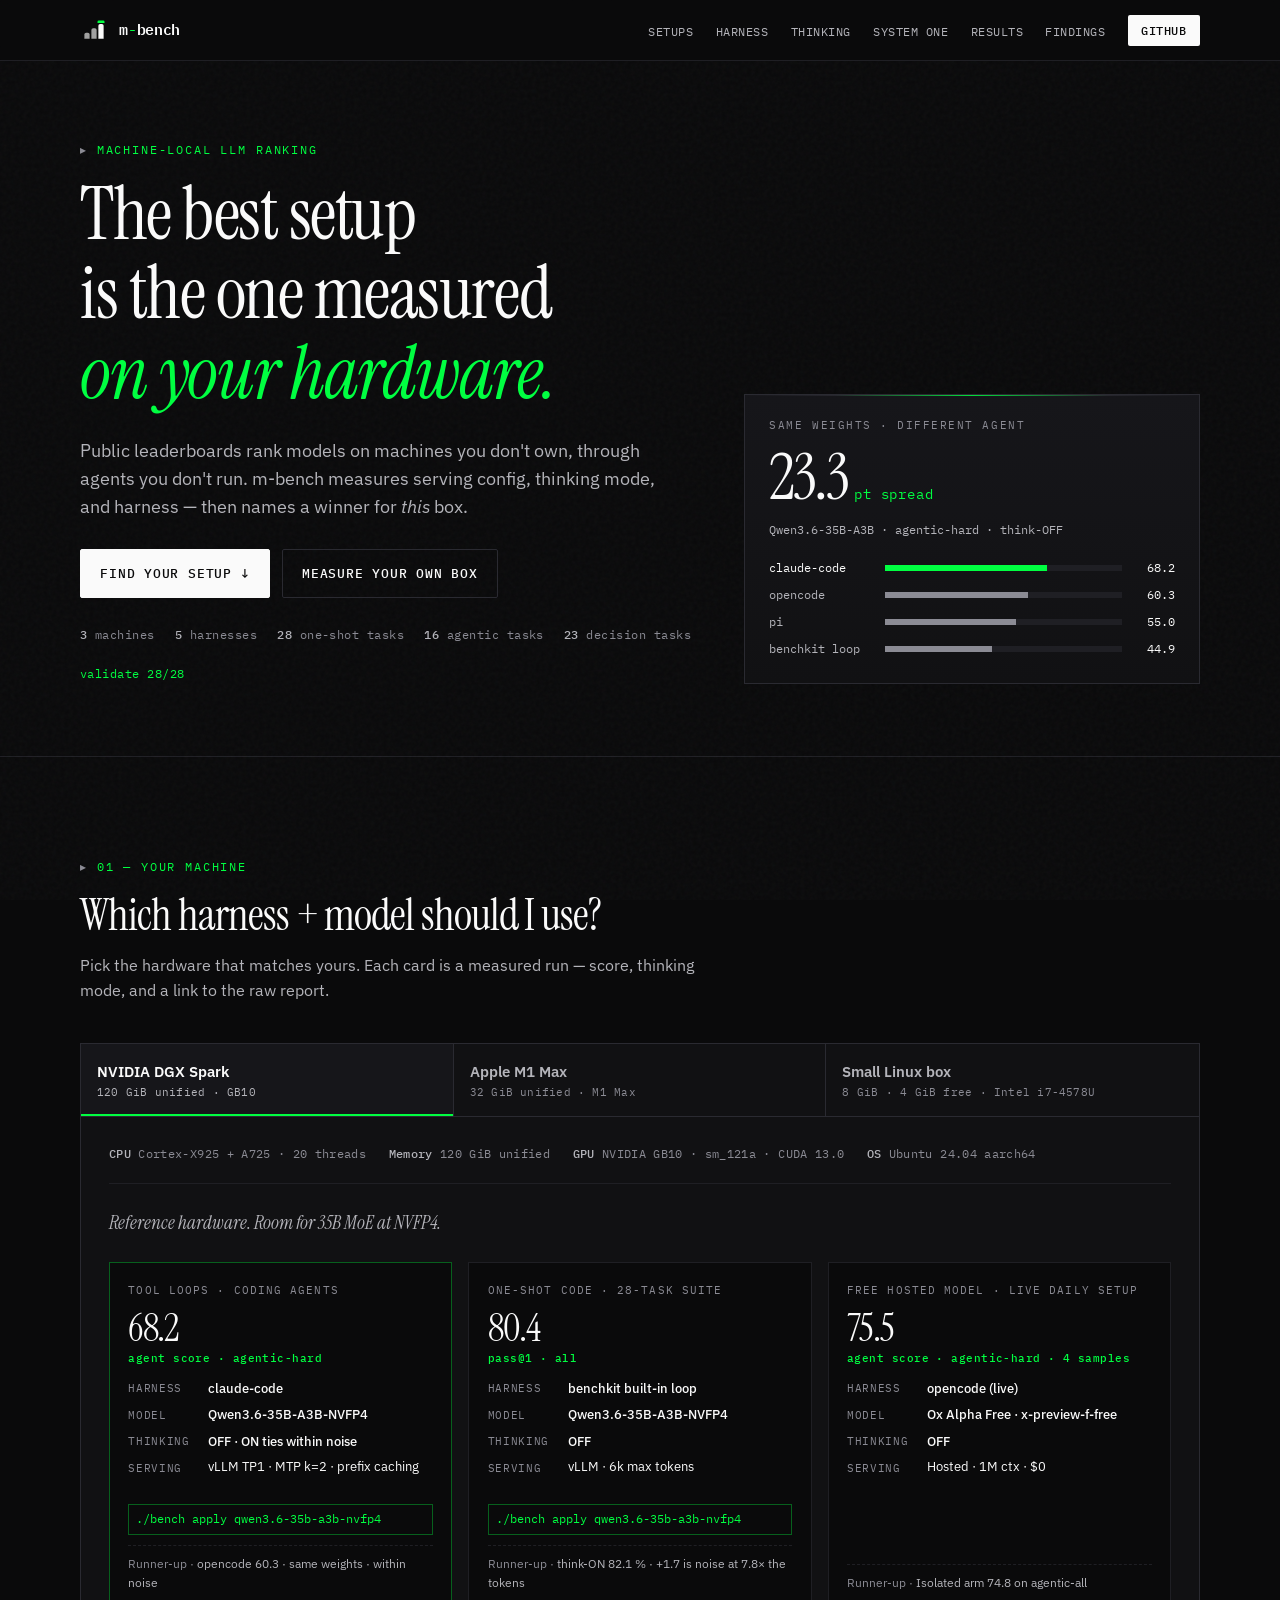
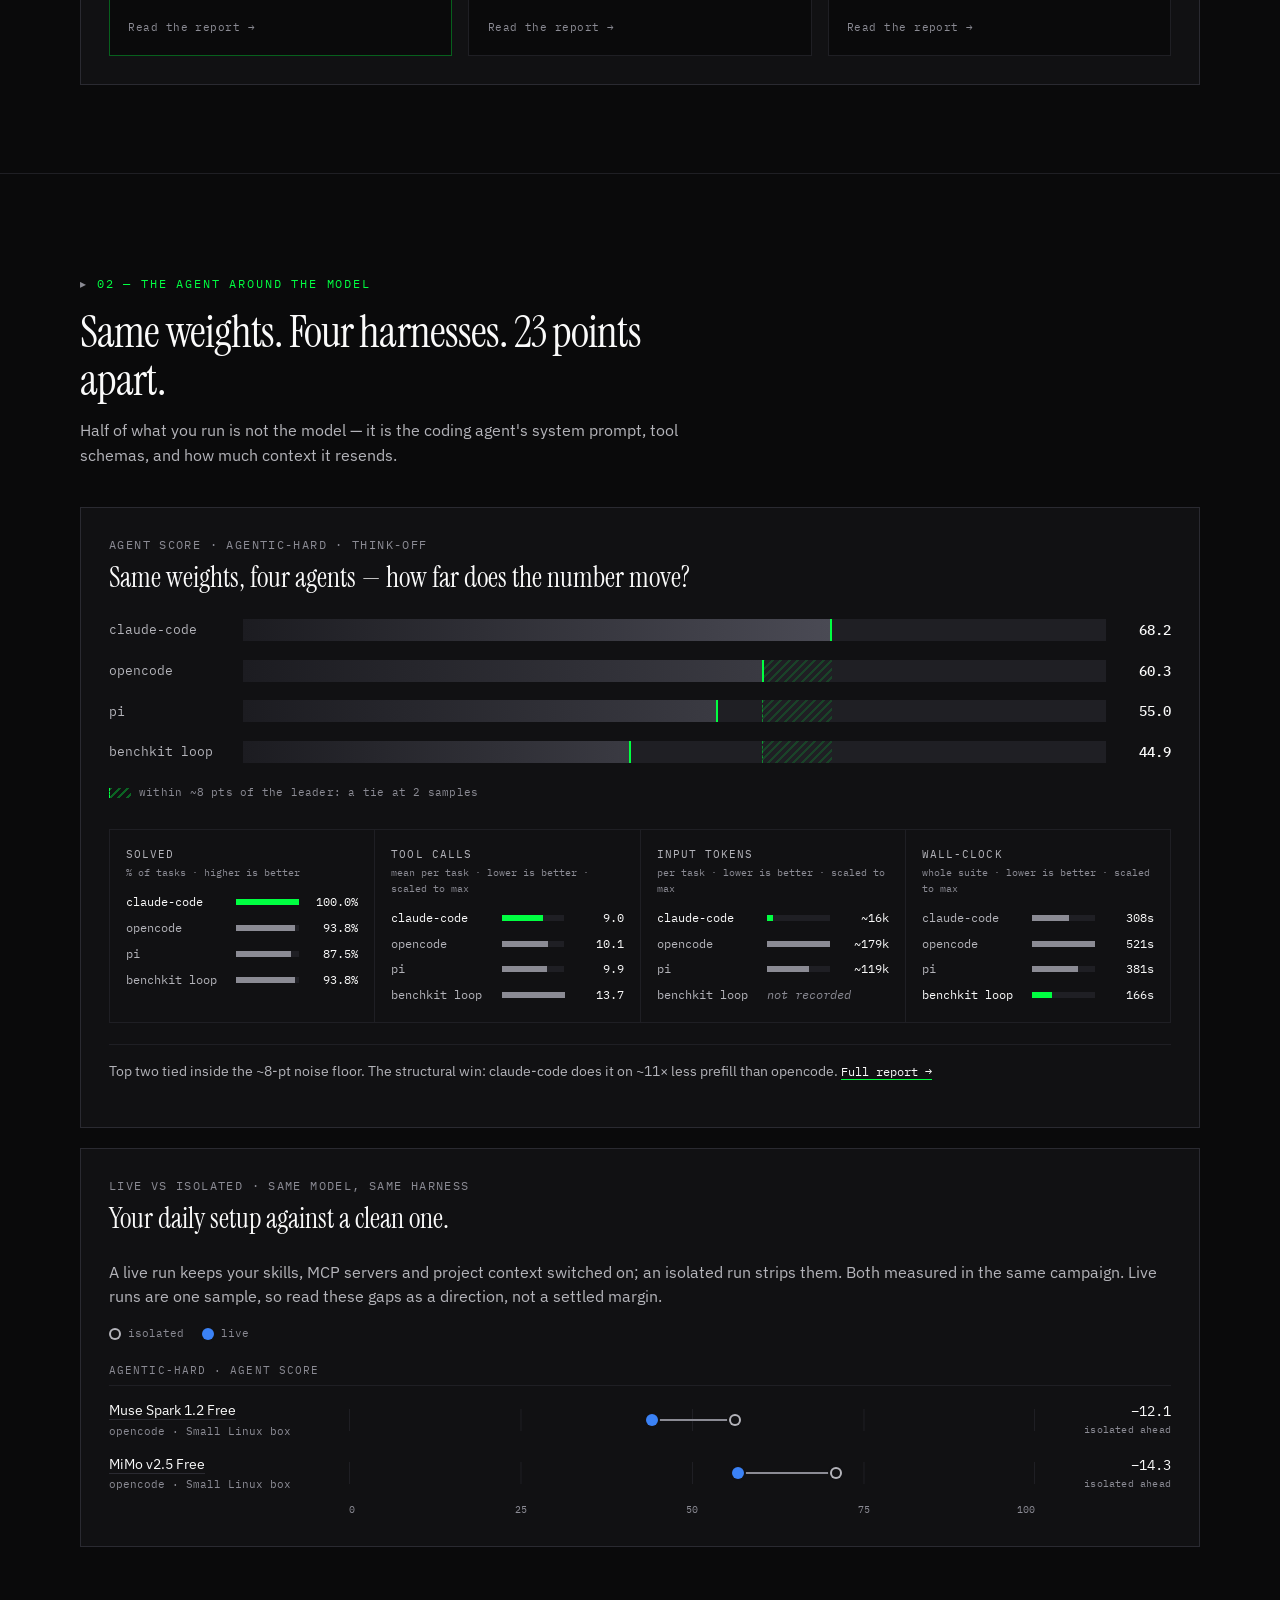
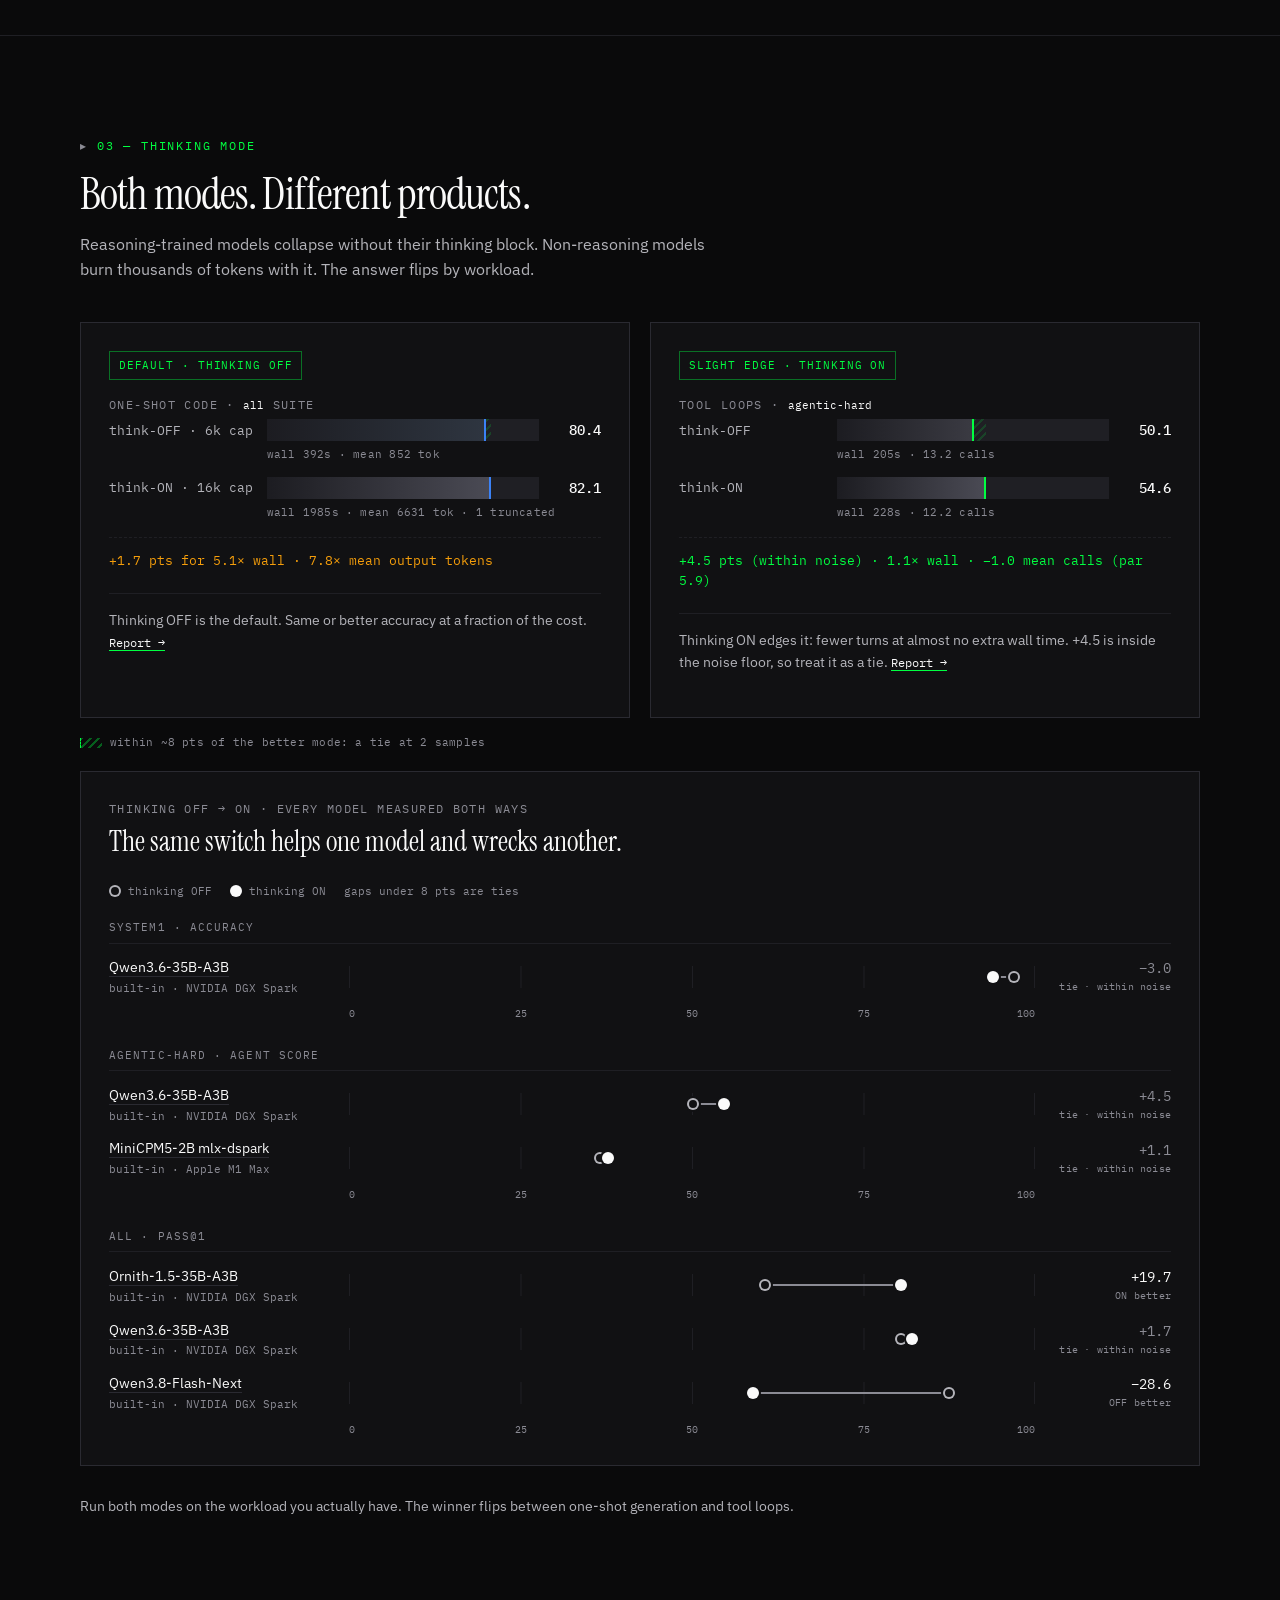
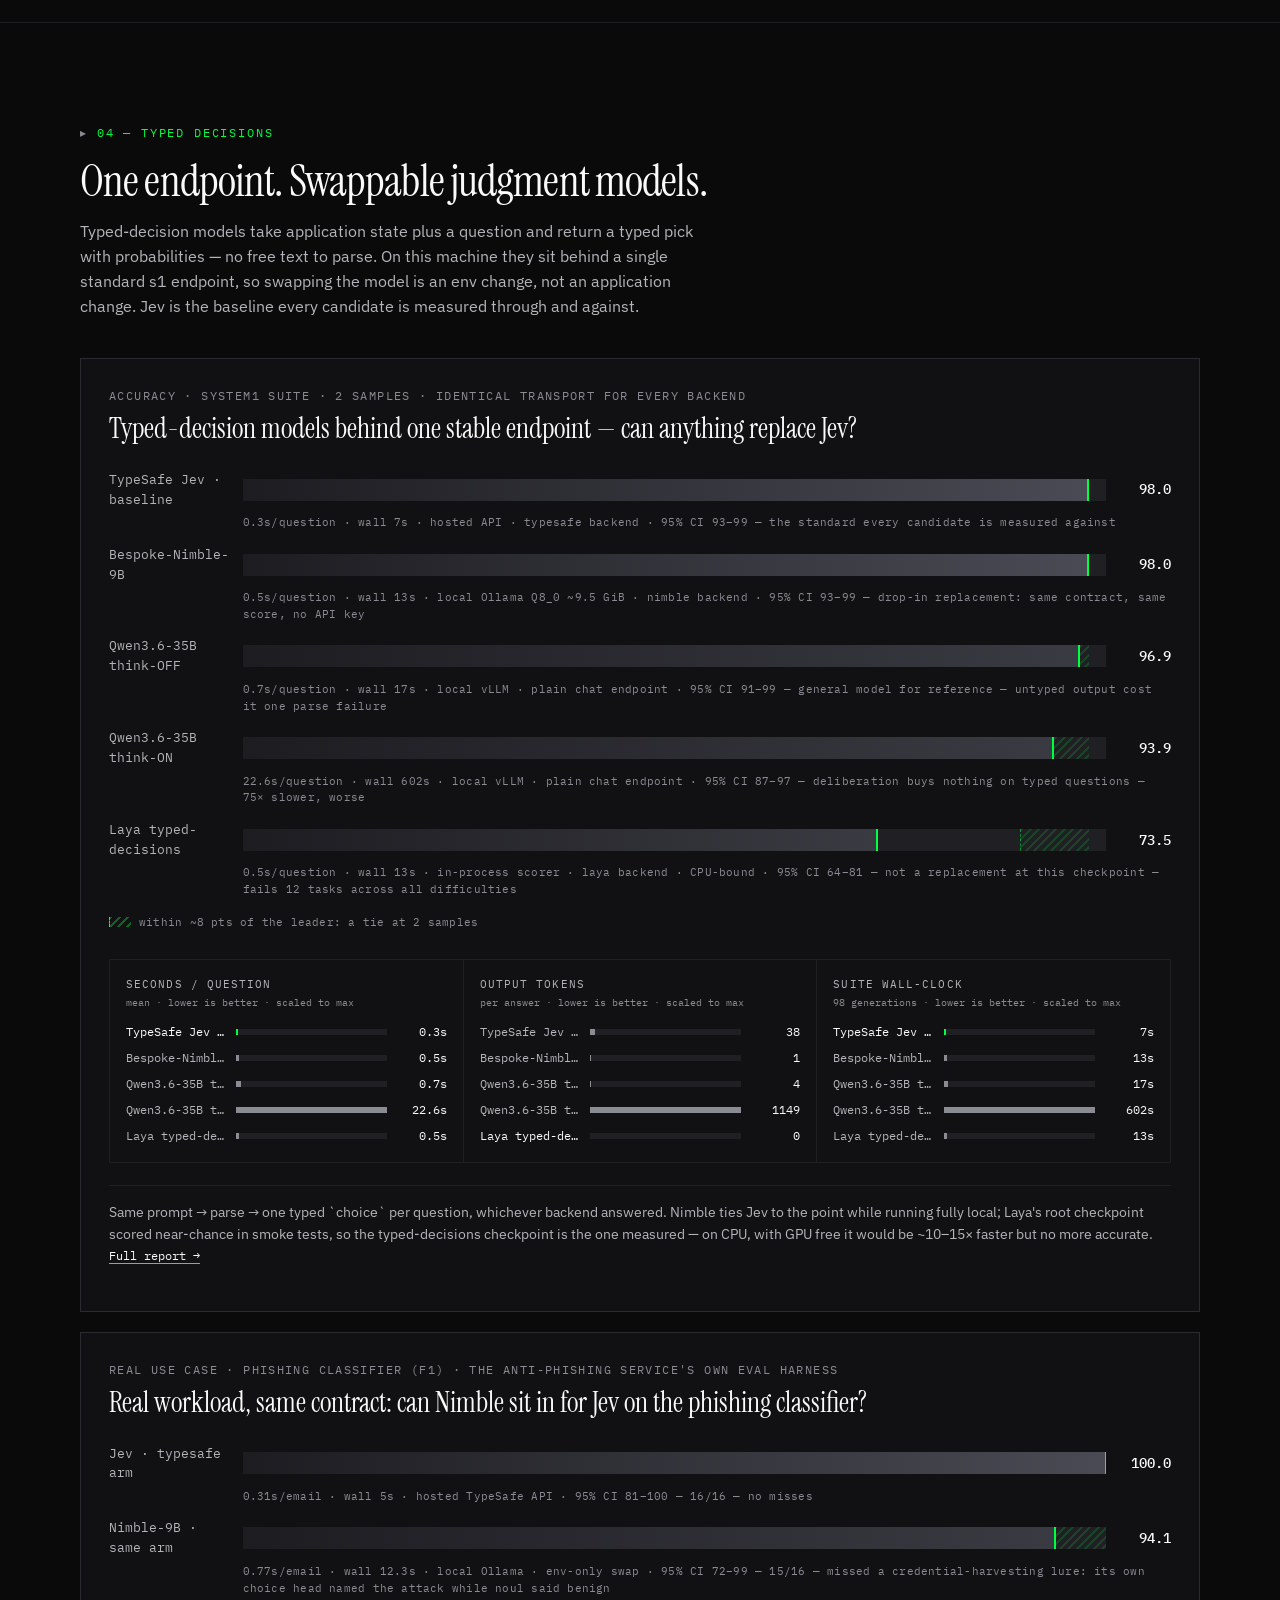
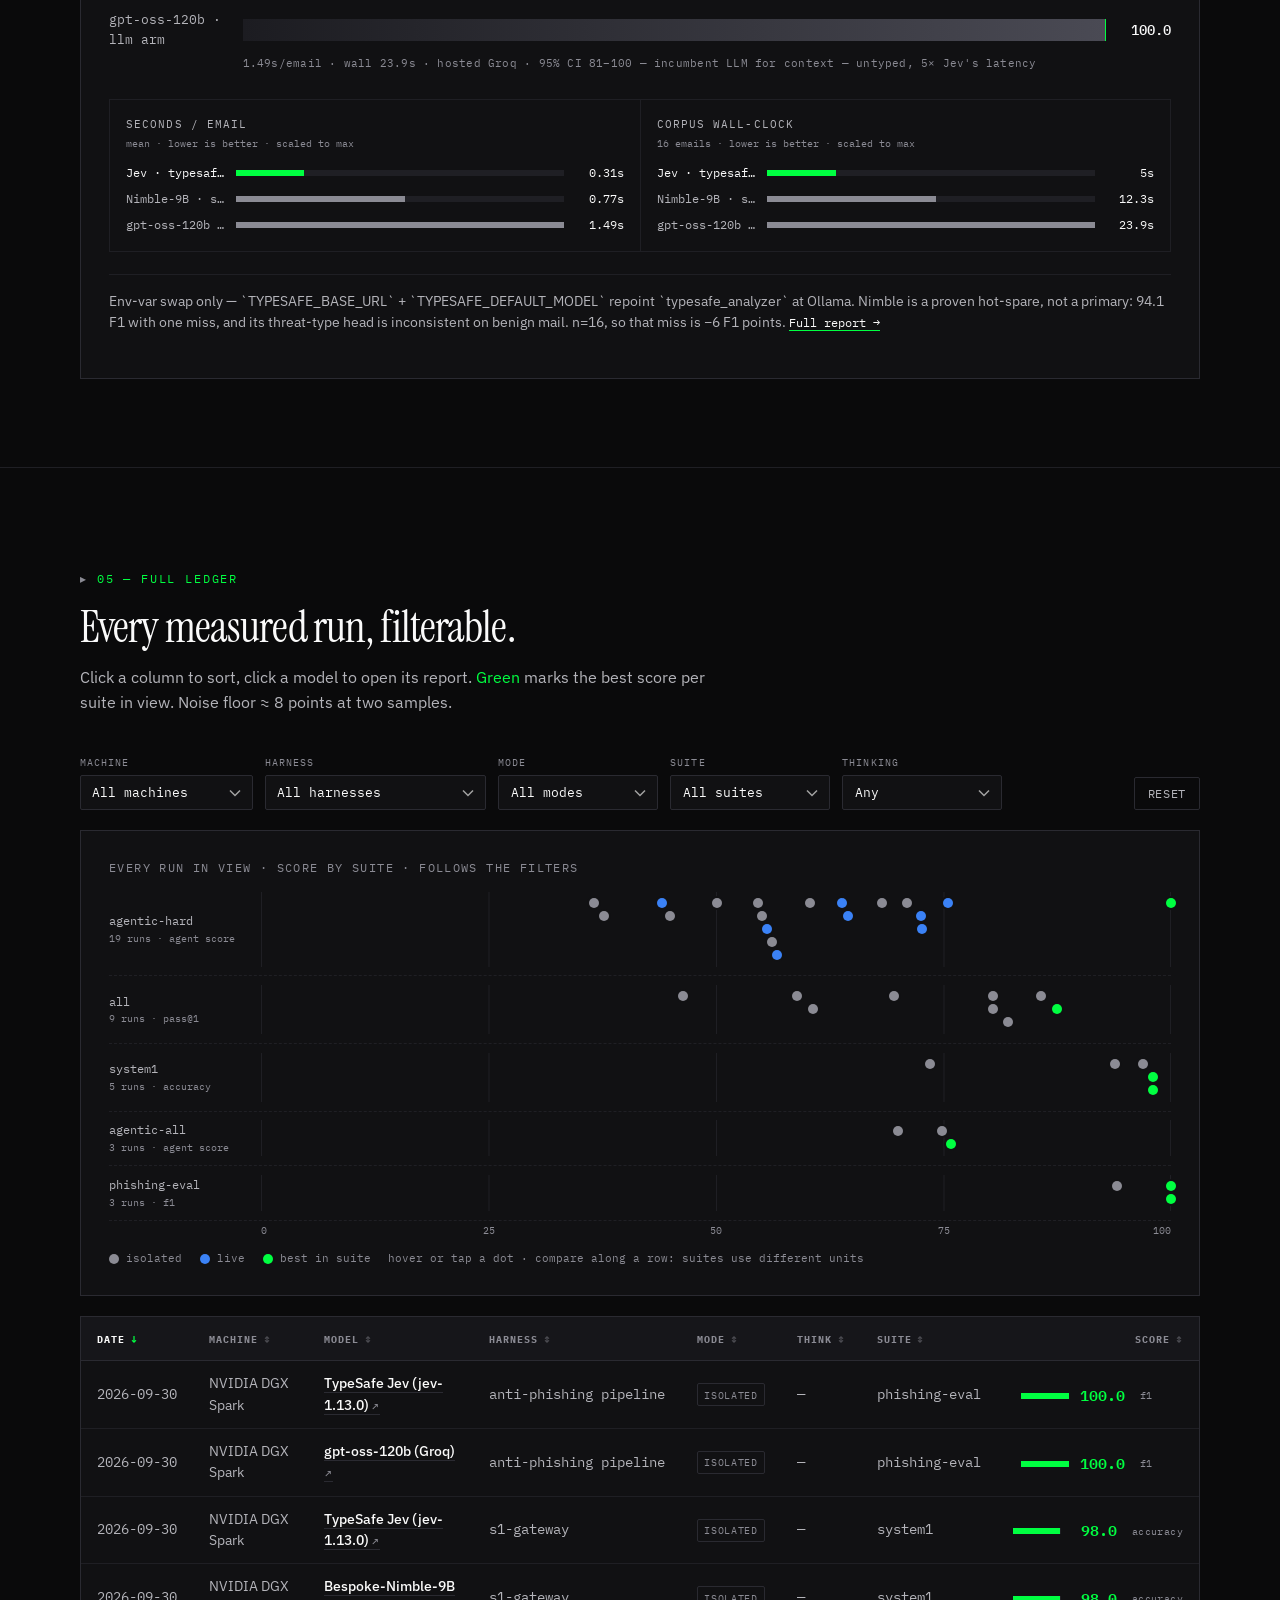
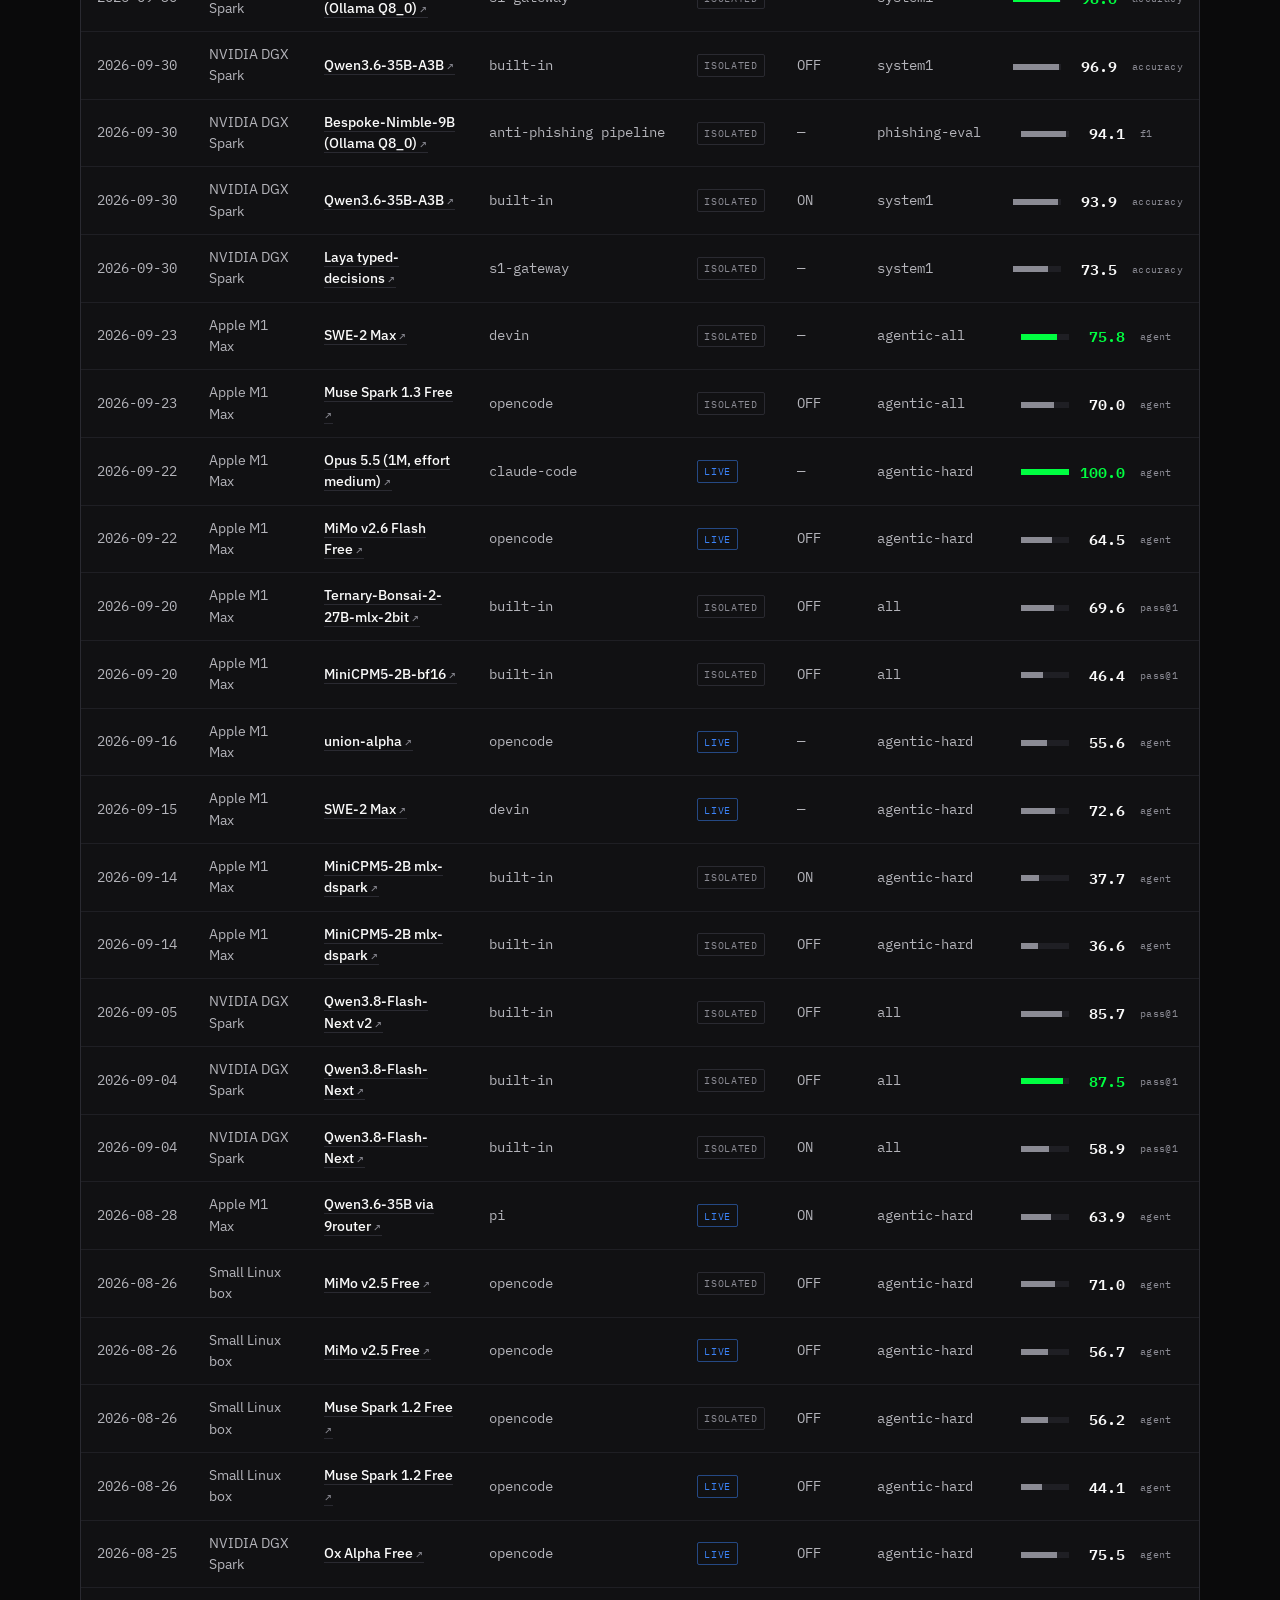
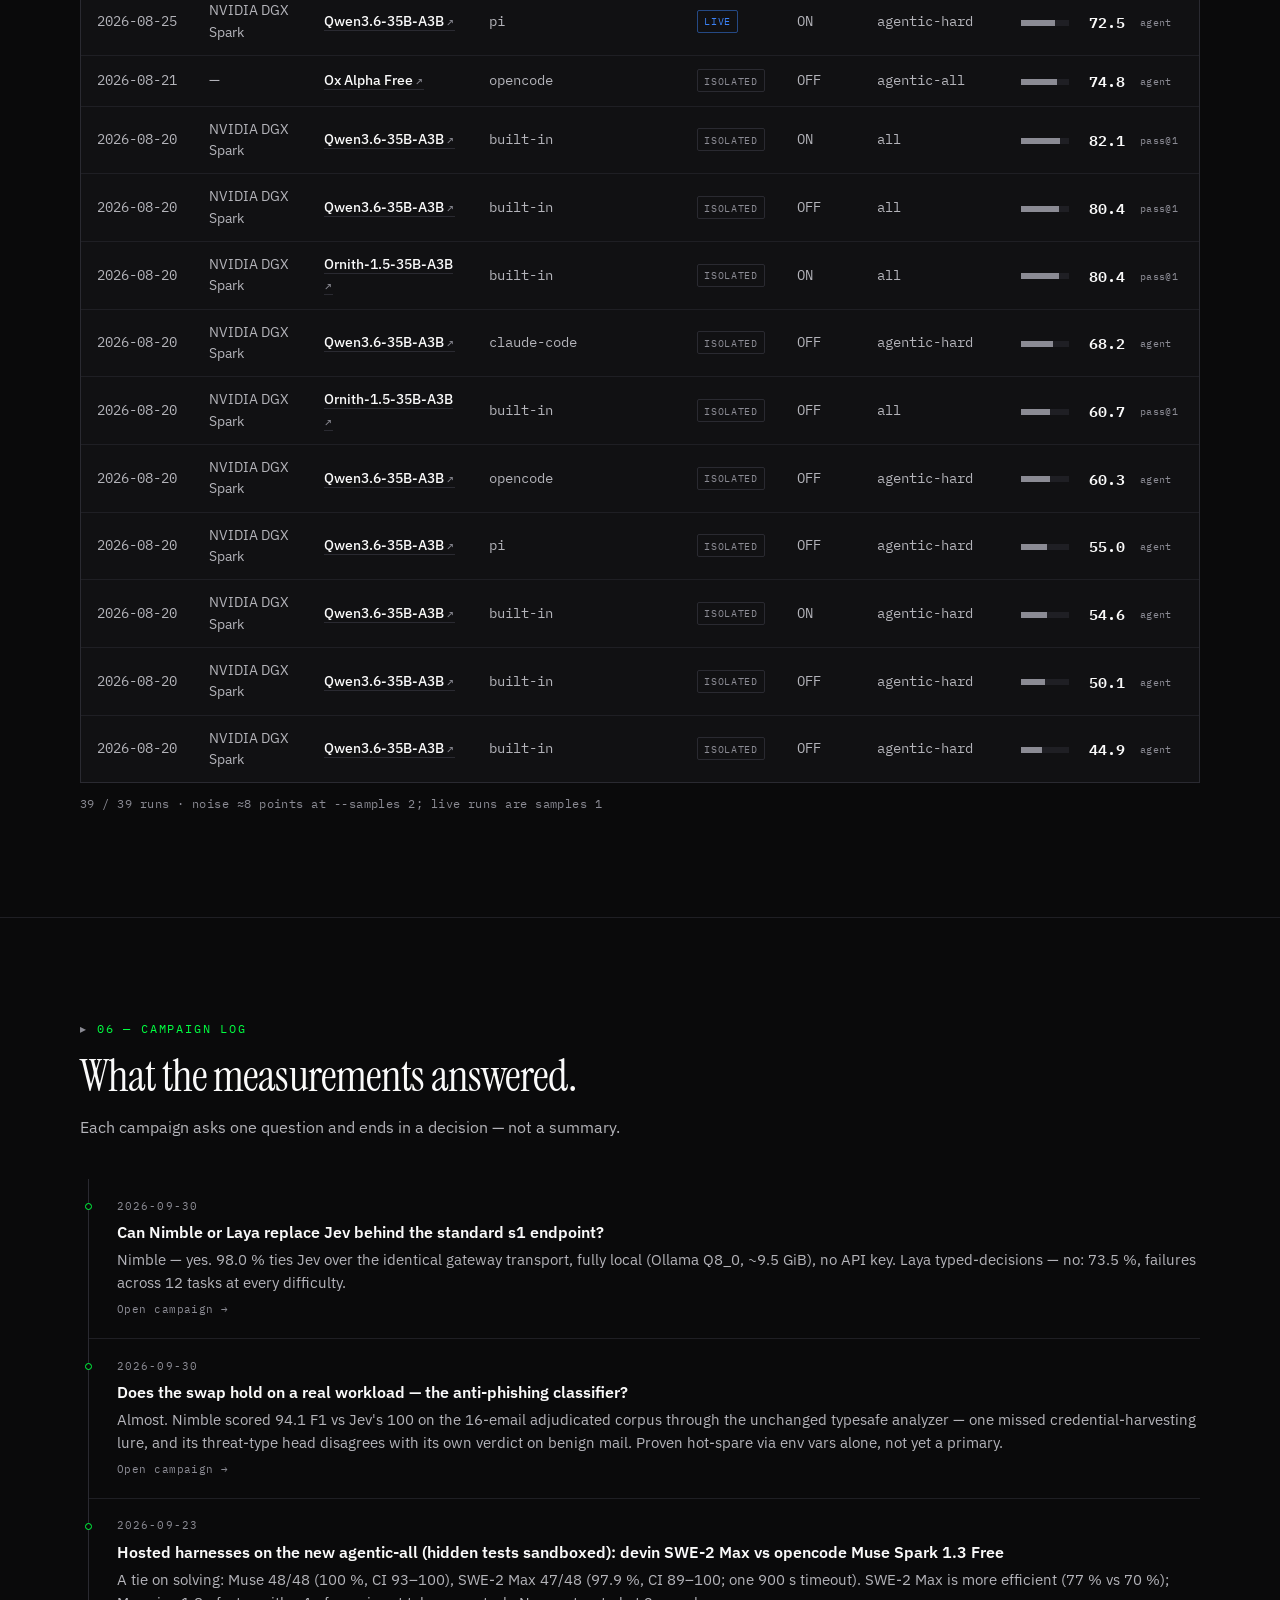
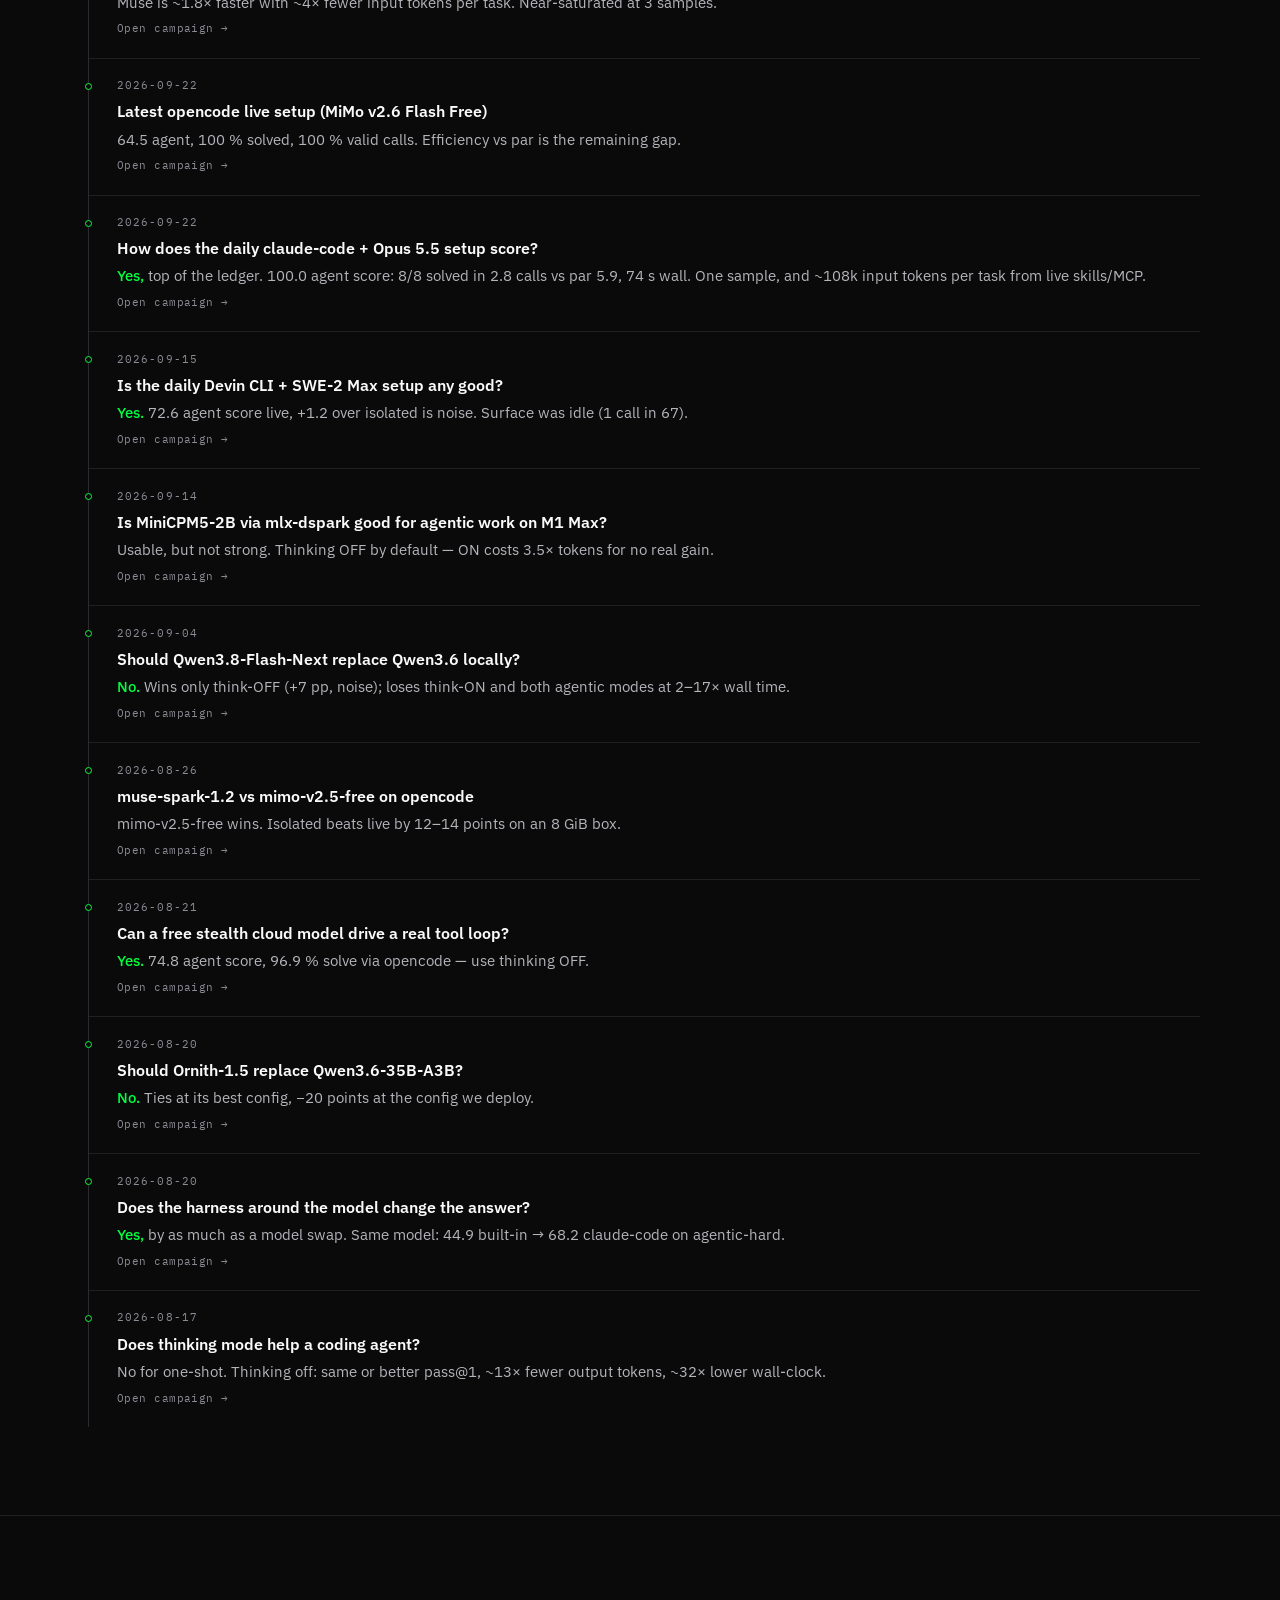
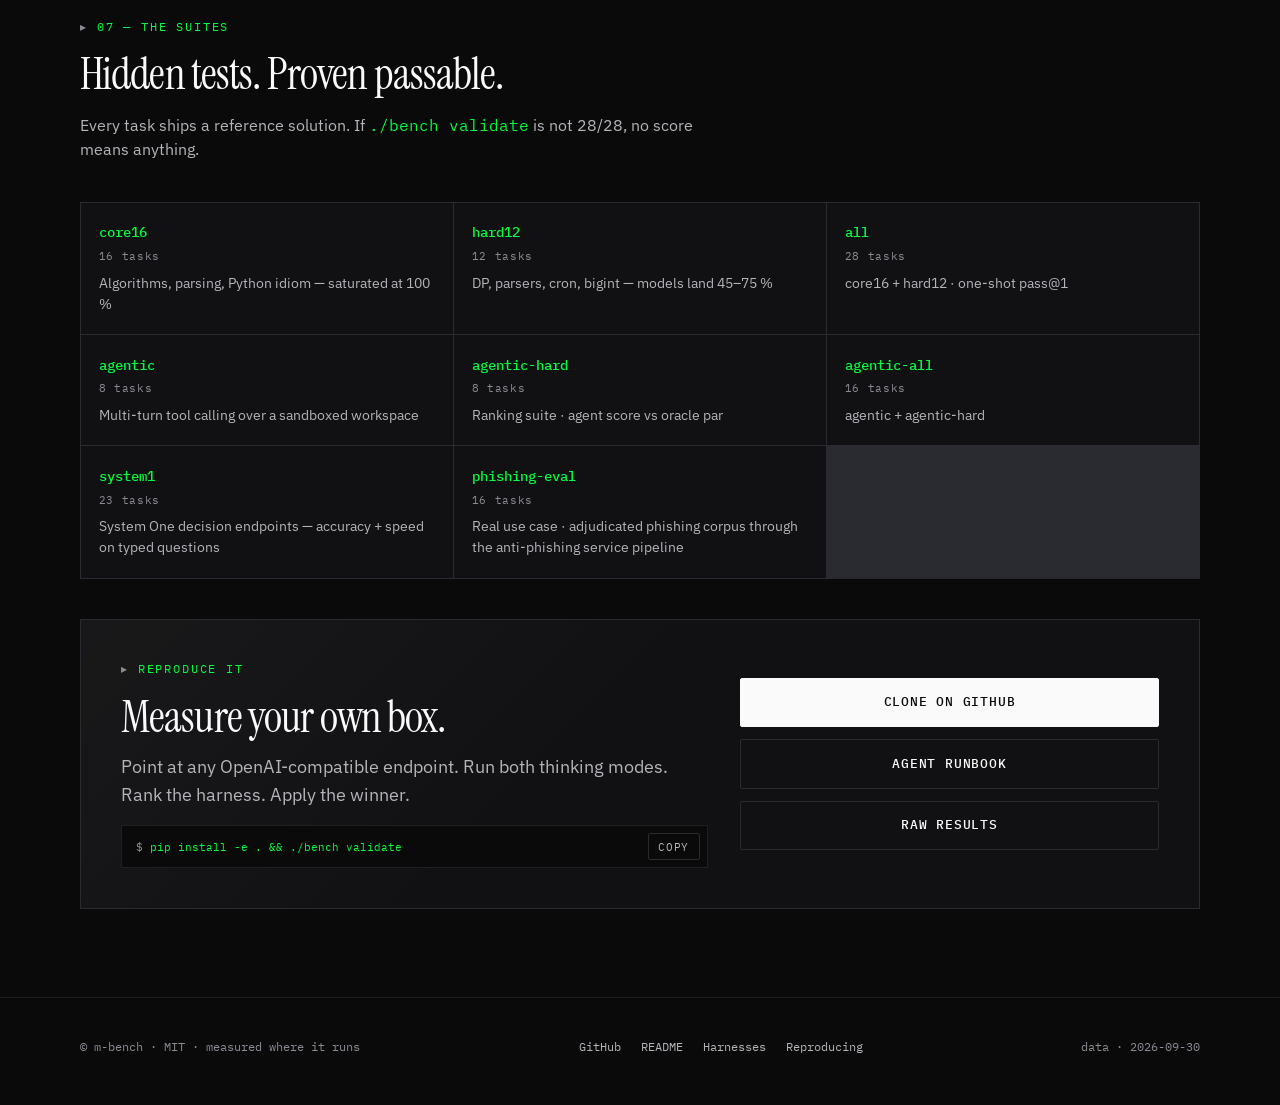
==== docs/index.html @ cb73dc3c "feat(docs): add phishing-eval real-use-case results to the s1 section Archives the anti-phishing-ser" ====
<!DOCTYPE html>
<html lang="en">
<head>
  <meta charset="UTF-8" />
  <meta name="viewport" content="width=device-width, initial-scale=1" />
  <meta name="description" content="m-bench — measured LLM setups for your machine. Harness, model, and thinking mode ranked on hardware you actually have." />
  <title>m-bench — Find the best LLM setup for your machine</title>
  <meta name="theme-color" content="#0A0A0B" />
  <meta property="og:type" content="website" />
  <meta property="og:title" content="m-bench — the best LLM setup is the one measured on your hardware" />
  <meta property="og:description" content="Harness, model, and thinking mode, measured on real machines. Same weights move 23 points depending on the agent around them." />
  <meta name="twitter:card" content="summary" />
  <link rel="icon" href="assets/favicon.svg" type="image/svg+xml" />
  <link rel="preconnect" href="https://fonts.googleapis.com" />
  <link rel="preconnect" href="https://fonts.gstatic.com" crossorigin />
  <link href="https://fonts.googleapis.com/css2?family=Instrument+Serif:ital@0;1&family=IBM+Plex+Mono:wght@400;500;600&family=IBM+Plex+Sans:ital,wght@0,400;0,500;0,600;1,400&display=swap" rel="stylesheet" />
  <style>
    :root {
      --canvas: #0A0A0B;
      --surface: #111113;
      --surface-2: #16161A;
      --line: #1F1F24;
      --line-strong: #2A2A31;
      --ink: #FAFAFA;
      /* muted/dim were near-identical (#A1A1A1 vs #9CA3AF); split them so the
         hierarchy actually reads. dim still clears 4.5:1 on --surface-2. */
      --ink-muted: #B4B4BA;
      --ink-dim: #8B8B94;
      --volt: #00FF41;
      --warn: #F59E0B;
      --danger: #EF4444;
      --info: #3B82F6;
      --font-display: "Instrument Serif", Georgia, serif;
      --font-body: "IBM Plex Sans", system-ui, sans-serif;
      --font-mono: "IBM Plex Mono", ui-monospace, monospace;
      --radius: 2px;
      --max: 1120px;
    }

    *, *::before, *::after { box-sizing: border-box; }
    html { scroll-behavior: smooth; }
    body {
      margin: 0;
      background: var(--canvas);
      color: var(--ink);
      font-family: var(--font-body);
      font-size: 16px;
      line-height: 1.55;
      -webkit-font-smoothing: antialiased;
      text-rendering: optimizeLegibility;
    }
    /* grain atmosphere */
    body::before {
      content: "";
      position: fixed;
      inset: 0;
      pointer-events: none;
      z-index: 0;
      opacity: 0.035;
      background-image: url("data:image/svg+xml,%3Csvg viewBox='0 0 256 256' xmlns='http://www.w3.org/2000/svg'%3E%3Cfilter id='n'%3E%3CfeTurbulence type='fractalNoise' baseFrequency='0.85' numOctaves='4' stitchTiles='stitch'/%3E%3C/filter%3E%3Crect width='100%25' height='100%25' filter='url(%23n)'/%3E%3C/svg%3E");
    }
    a { color: var(--ink); text-decoration-color: var(--volt); text-underline-offset: 3px; }
    a:hover { color: var(--volt); }
    :focus-visible {
      outline: 2px solid var(--volt);
      outline-offset: 3px;
    }
    img { max-width: 100%; display: block; }
    .mono { font-family: var(--font-mono); }
    .volt { color: var(--volt); }
    .muted { color: var(--ink-muted); }
    .dim { color: var(--ink-dim); }
    .sr-only {
      position: absolute; width: 1px; height: 1px; padding: 0; margin: -1px;
      overflow: hidden; clip: rect(0,0,0,0); border: 0;
    }
    /* skip link: hidden until keyboard focus, then pinned top-left */
    .skip-link {
      position: fixed; top: 0.6rem; left: 0.6rem; z-index: 100;
      transform: translateY(-160%);
      font-family: var(--font-mono); font-size: 0.78rem;
      background: var(--ink); color: var(--canvas); padding: 0.55rem 0.8rem;
      text-decoration: none;
    }
    .skip-link:focus { transform: none; color: var(--canvas); }
    #main:focus { outline: none; }
    code {
      font-family: var(--font-mono); font-size: 0.92em; color: var(--ink);
      text-transform: none; letter-spacing: 0;
    }
    .load-error {
      margin: 1.5rem auto 0; padding: 0.9rem 1.1rem;
      border: 1px solid rgba(239,68,68,0.45); color: var(--danger);
      font-family: var(--font-mono); font-size: 0.8rem;
    }

    /* —— layout —— */
    .wrap { width: min(100% - 2.5rem, var(--max)); margin-inline: auto; position: relative; z-index: 1; }
    section { padding: 5.5rem 0; border-top: 1px solid var(--line); }
    .eyebrow {
      font-family: var(--font-mono);
      font-size: 0.72rem;
      letter-spacing: 0.16em;
      text-transform: uppercase;
      color: var(--volt);
      margin: 0 0 1rem;
    }
    .eyebrow::before { content: "▸ "; color: var(--ink-dim); }
    h1, h2, .display {
      font-family: var(--font-display);
      font-weight: 400;
      line-height: 1.08;
      letter-spacing: -0.02em;
      margin: 0;
    }
    h1 { font-size: clamp(2.6rem, 6.5vw, 4.6rem); }
    h2 { font-size: clamp(1.9rem, 3.5vw, 2.75rem); }
    h3 { font-family: var(--font-body); font-size: 1.05rem; font-weight: 600; margin: 0 0 0.5rem; letter-spacing: -0.01em; }
    p { margin: 0 0 1rem; color: var(--ink-muted); }
    .lead { font-size: 1.125rem; max-width: 38rem; color: var(--ink-muted); }
    .section-head { margin-bottom: 2.5rem; max-width: 40rem; }
    .section-head p { margin-top: 0.85rem; }

    /* —— nav —— */
    .nav {
      position: sticky; top: 0; z-index: 50;
      backdrop-filter: blur(14px);
      background: rgba(10, 10, 11, 0.82);
      border-bottom: 1px solid var(--line);
    }
    .nav-inner {
      display: flex; align-items: center; justify-content: space-between;
      height: 60px; gap: 1rem;
    }
    .brand { display: flex; align-items: center; gap: 0.7rem; text-decoration: none; color: var(--ink); }
    .brand img { width: 28px; height: 28px; }
    .brand-name { font-family: var(--font-mono); font-weight: 600; font-size: 0.95rem; letter-spacing: -0.02em; }
    .brand-name span { color: var(--volt); }
    .nav-links { display: flex; gap: 1.4rem; align-items: center; list-style: none; margin: 0; padding: 0; }
    .nav-links a {
      font-family: var(--font-mono); font-size: 0.78rem; letter-spacing: 0.04em;
      text-decoration: none; color: var(--ink-muted); text-transform: uppercase;
    }
    .nav-links a:hover { color: var(--volt); }
    .nav-cta {
      font-family: var(--font-mono); font-size: 0.78rem; letter-spacing: 0.04em;
      text-decoration: none; color: var(--canvas) !important;
      background: var(--ink); padding: 0.45rem 0.85rem; border-radius: var(--radius);
      text-transform: uppercase; font-weight: 500;
    }
    .nav-cta:hover { background: transparent; color: var(--volt) !important; box-shadow: inset 0 0 0 1px var(--volt); }
    .nav-toggle {
      display: none; background: none; border: 1px solid var(--line-strong);
      color: var(--ink); font-family: var(--font-mono); font-size: 0.75rem;
      padding: 0.4rem 0.65rem; cursor: pointer; border-radius: var(--radius);
    }

    /* —— hero —— */
    .hero {
      padding: 5rem 0 4.5rem;
      border-top: none;
      position: relative;
      overflow: hidden;
    }
    .hero-grid {
      display: grid;
      grid-template-columns: 1.15fr 0.85fr;
      gap: 3rem;
      align-items: end;
    }
    .hero h1 em {
      font-style: italic;
      color: var(--volt);
    }
    .hero-meta {
      display: flex; flex-wrap: wrap; gap: 1.25rem;
      font-family: var(--font-mono); font-size: 0.75rem; color: var(--ink-dim);
      margin-top: 1.75rem; letter-spacing: 0.04em;
    }
    .hero-meta strong { color: var(--ink-muted); font-weight: 500; }
    .gauge {
      border: 1px solid var(--line-strong);
      background: linear-gradient(180deg, var(--surface-2), var(--surface));
      padding: 1.4rem 1.5rem 1.5rem;
      position: relative;
    }
    .gauge::before {
      content: ""; position: absolute; top: 0; left: 0; right: 0; height: 1px;
      background: linear-gradient(90deg, transparent, var(--line-strong) 20%, var(--volt) 50%, var(--line-strong) 80%, transparent);
      opacity: 0.85;
    }
    .gauge-label {
      font-family: var(--font-mono); font-size: 0.68rem; letter-spacing: 0.14em;
      text-transform: uppercase; color: var(--ink-dim); margin-bottom: 0.75rem;
    }
    .gauge-score {
      font-family: var(--font-display); font-size: 4rem; line-height: 1;
      letter-spacing: -0.03em;
    }
    .gauge-score .unit { font-family: var(--font-mono); font-size: 0.85rem; color: var(--volt); letter-spacing: 0.06em; margin-left: 0.4rem; }
    .gauge-sub { font-family: var(--font-mono); font-size: 0.78rem; color: var(--ink-muted); margin-top: 0.6rem; }
    /* hero mini-chart: the real four harness scores, not decoration */
    .gauge-rows { display: grid; gap: 0.55rem; margin-top: 1.25rem; }
    .gauge-row {
      display: grid; grid-template-columns: 6.5rem 1fr 2.6rem; gap: 0.7rem; align-items: center;
      font-family: var(--font-mono); font-size: 0.74rem; color: var(--ink-muted);
    }
    .gauge-row .g-track { height: 6px; background: var(--line); position: relative; }
    .gauge-row .g-fill {
      position: absolute; inset: 0 auto 0 0; width: var(--w);
      background: var(--ink-dim);
      transform-origin: left; animation: grow 1.1s cubic-bezier(0.22, 1, 0.36, 1) both;
      animation-delay: var(--d, 0s);
    }
    .gauge-row.top .g-fill { background: var(--volt); }
    .gauge-row.top { color: var(--ink); }
    .gauge-row .g-val { text-align: right; font-variant-numeric: tabular-nums; color: var(--ink); }
    .hero-actions { display: flex; flex-wrap: wrap; gap: 0.75rem; margin-top: 1.75rem; }

    /* —— machine switcher —— */
    .machine-tabs {
      display: grid; grid-template-columns: repeat(3, 1fr); gap: 0;
      border: 1px solid var(--line-strong);
      margin-bottom: 0;
    }
    .machine-tab {
      appearance: none; border: none; border-right: 1px solid var(--line-strong);
      background: var(--surface); color: var(--ink-muted);
      padding: 1.1rem 1rem; text-align: left; cursor: pointer;
      font-family: var(--font-body); transition: background 0.15s, color 0.15s;
      position: relative;
    }
    .machine-tab:last-child { border-right: none; }
    .machine-tab:hover { background: var(--surface-2); color: var(--ink); }
    .machine-tab[aria-selected="true"] {
      background: var(--surface-2); color: var(--ink);
      box-shadow: inset 0 -2px 0 var(--volt);
    }
    .machine-tab[aria-selected="true"] .tab-name { color: var(--ink); }
    .machine-tab .tab-name { display: block; font-weight: 600; font-size: 0.95rem; margin-bottom: 0.2rem; }
    .machine-tab .tab-spec { display: block; font-family: var(--font-mono); font-size: 0.7rem; color: var(--ink-dim); letter-spacing: 0.02em; }
    .machine-tab[aria-selected="true"] .tab-spec { color: var(--ink-muted); }

    .machine-panel {
      border: 1px solid var(--line-strong);
      border-top: none;
      background: var(--surface);
      padding: 1.75rem;
    }
    .machine-specs {
      display: flex; flex-wrap: wrap; gap: 0.6rem 1.4rem;
      font-family: var(--font-mono); font-size: 0.72rem; color: var(--ink-dim);
      margin-bottom: 1.5rem; padding-bottom: 1.25rem; border-bottom: 1px solid var(--line);
      letter-spacing: 0.03em;
    }
    .machine-specs span strong { color: var(--ink-muted); font-weight: 500; }
    .machine-tagline { font-style: italic; font-family: var(--font-display); font-size: 1.2rem; color: var(--ink-muted); margin: 0 0 1.5rem; }

    .rec-grid { display: grid; grid-template-columns: repeat(3, 1fr); gap: 1rem; }
    .rec-card {
      border: 1px solid var(--line);
      background: var(--canvas);
      padding: 1.2rem 1.15rem 1.15rem;
      display: flex; flex-direction: column; gap: 0.65rem;
      min-height: 100%;
      position: relative;
      transition: border-color 0.15s;
    }
    .rec-card:hover { border-color: var(--line-strong); }
    /* every card is a per-workload pick; the old absolute "RECOMMENDED" tag
       collided with the workload label, so the lead card is marked by border only */
    .rec-card.primary { border-color: rgba(0, 255, 65, 0.35); }
    .rec-workload {
      font-family: var(--font-mono); font-size: 0.68rem; letter-spacing: 0.1em;
      text-transform: uppercase; color: var(--ink-dim);
    }
    .rec-score {
      font-family: var(--font-display); font-size: 2.4rem; line-height: 1;
      letter-spacing: -0.02em;
    }
    .rec-score small {
      font-family: var(--font-mono); font-size: 0.7rem; color: var(--volt);
      display: block; margin-top: 0.35rem; letter-spacing: 0.04em; font-weight: 500;
    }
    .rec-pair { display: grid; gap: 0.35rem; margin-top: 0.2rem; }
    .rec-pair div {
      display: grid; grid-template-columns: 4.5rem 1fr; gap: 0.5rem;
      font-size: 0.84rem;
    }
    .rec-pair dt {
      font-family: var(--font-mono); font-size: 0.68rem; color: var(--ink-dim);
      text-transform: uppercase; letter-spacing: 0.06em; padding-top: 0.15rem;
    }
    .rec-pair dd { margin: 0; color: var(--ink); font-weight: 500; }
    .rec-note { font-size: 0.78rem; color: var(--ink-muted); margin-top: auto; padding-top: 0.5rem; border-top: 1px dashed var(--line); }
    .rec-config {
      font-family: var(--font-mono); font-size: 0.72rem; color: var(--volt);
      background: transparent; box-shadow: inset 0 0 0 1px rgba(0,255,65,0.35);
      padding: 0.4rem 0.5rem; word-break: break-all;
    }
    .rec-link {
      font-family: var(--font-mono); font-size: 0.7rem; color: var(--ink-dim);
      text-decoration: none; letter-spacing: 0.04em;
    }
    .rec-link:hover { color: var(--volt); }

    /* —— charts —— */
    .chart-block {
      border: 1px solid var(--line-strong);
      background: var(--surface);
      padding: 1.75rem;
    }
    .chart-block + .chart-block { margin-top: 1.25rem; }
    .chart-title {
      font-family: var(--font-mono); font-size: 0.72rem; letter-spacing: 0.12em;
      text-transform: uppercase; color: var(--ink-dim); margin-bottom: 0.35rem;
    }
    .chart-question {
      font-family: var(--font-display); font-size: clamp(1.35rem, 2.5vw, 1.75rem);
      margin: 0 0 1.5rem; color: var(--ink); line-height: 1.25;
    }
    .bar-rows { display: grid; gap: 0.85rem; }
    .bar-row {
      display: grid;
      grid-template-columns: 7.5rem 1fr 3.2rem;
      grid-template-areas: "label track val" ". meta meta";
      column-gap: 0.85rem; row-gap: 0.3rem;
      align-items: center;
    }
    .split-2 .bar-row { grid-template-columns: 9rem 1fr 3rem; }
    .bar-label { grid-area: label; font-family: var(--font-mono); font-size: 0.8rem; color: var(--ink-muted); }
    /* bars share a fixed 0–100 axis (not scaled to the max), so lengths compare honestly */
    .bar-track {
      grid-area: track;
      height: 22px; background: var(--line); position: relative; overflow: hidden;
    }
    /* final width is set inline; the entrance is pure CSS, so bars never stay empty
       if JS observers don't fire */
    .bar-fill {
      height: 100%; width: var(--w);
      background: linear-gradient(90deg, #1C1C21, #3A3A42);
      border-right: 2px solid var(--volt);
      transform-origin: left;
      animation: grow 1s cubic-bezier(0.22, 1, 0.36, 1) both;
      animation-delay: var(--d, 0s);
    }
    .bar-fill.alt { background: linear-gradient(90deg, #1C1C21, #2E3540); border-right-color: var(--info); }
    .bar-row.is-lead .bar-fill { background: linear-gradient(90deg, #1C1C21, #4A4A54); }
    /* hatched band = within the ~8-pt noise floor of the leader */
    .noise-band {
      position: absolute; top: 0; bottom: 0; left: var(--from); width: var(--span);
      background: repeating-linear-gradient(135deg, rgba(0,255,65,0.16) 0 2px, transparent 2px 6px);
      border-left: 1px dashed rgba(0,255,65,0.45);
      pointer-events: none;
    }
    .bar-legend {
      display: flex; align-items: center; gap: 0.5rem; margin-top: 1rem;
      font-family: var(--font-mono); font-size: 0.68rem; color: var(--ink-dim); letter-spacing: 0.02em;
    }
    .bar-legend i {
      display: inline-block; width: 22px; height: 10px;
      background: repeating-linear-gradient(135deg, rgba(0,255,65,0.35) 0 2px, transparent 2px 6px);
      border-left: 1px dashed var(--volt);
    }
    .bar-val {
      grid-area: val;
      font-family: var(--font-mono); font-size: 0.9rem; font-weight: 500;
      text-align: right; color: var(--ink);
      font-variant-numeric: tabular-nums;
    }
    .bar-meta {
      grid-area: meta;
      font-family: var(--font-mono); font-size: 0.68rem; color: var(--ink-dim);
      letter-spacing: 0.02em;
    }
    @keyframes grow { from { transform: scaleX(0); } to { transform: scaleX(1); } }
    .chart-note {
      margin-top: 1.35rem; padding-top: 1rem; border-top: 1px solid var(--line);
      font-size: 0.88rem; color: var(--ink-muted);
    }
    .chart-note a { font-family: var(--font-mono); font-size: 0.78rem; }

    .split-2 { display: grid; grid-template-columns: 1fr 1fr; gap: 1.25rem; }
    /* the sibling margin above is for stacked blocks; in the grid it pushed the
       right panel 20px down */
    .split-2 > .chart-block + .chart-block { margin-top: 0; }
    .verdict-pill {
      display: inline-block; font-family: var(--font-mono); font-size: 0.7rem;
      letter-spacing: 0.08em; text-transform: uppercase;
      padding: 0.3rem 0.55rem; border: 1px solid var(--line-strong);
      color: var(--ink-muted); margin-bottom: 1rem;
    }
    /* both panels are advice, so both pills use the "go" colour; red read as "don't" */
    .verdict-pill.yes { border-color: rgba(0,255,65,0.4); color: var(--volt); }
    .delta {
      font-family: var(--font-mono); font-size: 0.8rem; color: var(--volt);
      margin-top: 1rem; padding-top: 0.85rem; border-top: 1px dashed var(--line);
    }
    .delta.cost { color: var(--warn); }


    /* —— harness small multiples: one metric per panel —— */
    .multiples {
      display: grid; grid-template-columns: repeat(4, 1fr); gap: 1px;
      background: var(--line); border: 1px solid var(--line); margin-top: 1.75rem;
    }
    .multiple { background: var(--surface); padding: 1rem 1rem 1.1rem; min-width: 0; }
    .multiple-title {
      font-family: var(--font-mono); font-size: 0.68rem; letter-spacing: 0.1em;
      text-transform: uppercase; color: var(--ink-muted);
    }
    .multiple-sub { font-family: var(--font-mono); font-size: 0.62rem; color: var(--ink-dim); margin: 0.15rem 0 0.8rem; }
    .m-rows { display: grid; gap: 0.5rem; }
    .m-row {
      display: grid; grid-template-columns: 6.4rem 1fr 3.2rem; gap: 0.5rem; align-items: center;
      font-family: var(--font-mono); font-size: 0.72rem; color: var(--ink-muted);
    }
    .m-row .m-name { overflow: hidden; text-overflow: ellipsis; white-space: nowrap; }
    .m-track { height: 6px; background: var(--line); position: relative; }
    .m-fill {
      position: absolute; inset: 0 auto 0 0; width: var(--w); background: var(--ink-dim);
      transform-origin: left; animation: grow 0.9s cubic-bezier(0.22, 1, 0.36, 1) both;
      animation-delay: var(--d, 0s);
    }
    .m-row.best { color: var(--ink); }
    .m-row.best .m-fill { background: var(--volt); }
    .m-val { text-align: right; font-variant-numeric: tabular-nums; color: var(--ink); }
    .m-na { grid-column: 2 / 4; color: var(--ink-dim); font-style: italic; }

    /* —— dumbbells: one model, two ways —— */
    .db-legend {
      display: flex; flex-wrap: wrap; gap: 1.1rem; margin: 0 0 1.25rem;
      font-family: var(--font-mono); font-size: 0.68rem; color: var(--ink-dim);
    }
    .db-legend span { display: inline-flex; align-items: center; gap: 0.45rem; }
    .db-group + .db-group { margin-top: 1.6rem; }
    .db-group-title {
      font-family: var(--font-mono); font-size: 0.68rem; letter-spacing: 0.1em;
      text-transform: uppercase; color: var(--ink-dim);
      border-bottom: 1px solid var(--line); padding-bottom: 0.4rem; margin-bottom: 0.4rem;
    }
    .db-row, .db-axis {
      display: grid; grid-template-columns: 14rem 1fr 7.5rem; column-gap: 1rem; align-items: center;
    }
    .db-row { padding: 0.45rem 0; }
    .db-label { font-size: 0.86rem; color: var(--ink); min-width: 0; }
    .db-label a { color: var(--ink); text-decoration: none; border-bottom: 1px solid var(--line-strong); }
    .db-label a:hover { color: var(--volt); border-bottom-color: var(--volt); }
    .db-label small { display: block; font-family: var(--font-mono); font-size: 0.66rem; color: var(--ink-dim); margin-top: 0.1rem; }
    /* gridlines every 25 pts on the shared 0–100 axis */
    .db-track, .strip-track {
      position: relative; height: 22px;
      background: linear-gradient(to right, var(--line) 1px, transparent 1px) 0 0 / 25% 100%;
      box-shadow: inset -1px 0 0 var(--line);
    }
    .db-seg {
      position: absolute; top: calc(50% - 1px); height: 2px;
      left: var(--from); width: var(--span); background: var(--ink-dim);
    }
    .dot {
      display: inline-block; width: 12px; height: 12px; border-radius: 50%;
      background: var(--ink); box-shadow: 0 0 0 2px var(--surface);
    }
    .dot.hollow { background: var(--surface); box-shadow: inset 0 0 0 2px var(--ink-muted), 0 0 0 2px var(--surface); }
    .dot.live { background: var(--info); }
    .db-track .dot { position: absolute; top: 50%; left: var(--x); margin: -6px 0 0 -6px; }
    .db-val { font-family: var(--font-mono); font-size: 0.85rem; text-align: right; color: var(--ink); font-variant-numeric: tabular-nums; }
    .db-val small { display: block; font-size: 0.64rem; color: var(--ink-dim); letter-spacing: 0.02em; }
    .db-val.tie { color: var(--ink-dim); }
    .ticks { position: relative; height: 1.1rem; font-family: var(--font-mono); font-size: 0.6rem; color: var(--ink-dim); }
    .ticks span { position: absolute; left: var(--x); transform: translateX(-50%); top: 0.2rem; }
    .ticks span:first-child { transform: none; }
    .ticks span:last-child { transform: translateX(-100%); }

    /* —— ledger strip plot: every run in view, one row per suite —— */
    .strip { margin-bottom: 1.25rem; position: relative; }
    .strip-row {
      display: grid; grid-template-columns: 8.5rem 1fr; column-gap: 1rem; align-items: center;
      padding: 0.55rem 0; border-bottom: 1px dashed var(--line);
    }
    .strip-row.axis { border-bottom: none; padding: 0; }
    .strip-label { font-family: var(--font-mono); font-size: 0.76rem; color: var(--ink-muted); }
    .strip-label small { display: block; font-size: 0.62rem; color: var(--ink-dim); }
    .strip-track { height: var(--h); }
    .strip-dot {
      position: absolute; left: var(--x); top: var(--y); margin-left: -5px;
      width: 10px; height: 10px; padding: 0; border: none; border-radius: 50%;
      background: var(--ink-dim); box-shadow: 0 0 0 2px var(--surface);
      cursor: pointer; transition: transform 0.12s;
    }
    /* a hit target larger than the mark */
    .strip-dot::after { content: ""; position: absolute; inset: -5px; }
    .strip-dot.live { background: var(--info); }
    .strip-dot.best { background: var(--volt); }
    .strip-dot:hover, .strip-dot:focus-visible, .strip-dot.on { transform: scale(1.45); outline: none; box-shadow: 0 0 0 2px var(--surface), 0 0 0 3px var(--ink); }
    .strip-tip {
      position: absolute; z-index: 5; pointer-events: none; max-width: 17rem;
      background: var(--canvas); border: 1px solid var(--line-strong); padding: 0.55rem 0.7rem;
      font-size: 0.78rem; color: var(--ink-muted); line-height: 1.4;
    }
    .strip-tip strong { color: var(--ink); font-weight: 500; display: block; }
    .strip-tip .mono { font-size: 0.7rem; }
    .strip-tip .tip-score { font-family: var(--font-mono); color: var(--ink); font-size: 0.9rem; }
    .strip-legend { display: flex; flex-wrap: wrap; gap: 1.1rem; margin-top: 0.75rem; font-family: var(--font-mono); font-size: 0.68rem; color: var(--ink-dim); }
    .strip-legend span { display: inline-flex; align-items: center; gap: 0.45rem; }
    .strip-legend .dot { width: 10px; height: 10px; background: var(--ink-dim); }
    .strip-legend .dot.live { background: var(--info); }
    .strip-legend .dot.best { background: var(--volt); }

    /* —— ledger: score as a bar on the same 0–100 axis —— */
    .score-wrap { display: inline-flex; align-items: center; gap: 0.6rem; }
    .s-track { width: 48px; height: 6px; background: var(--line); position: relative; flex: none; }
    .s-fill { position: absolute; inset: 0 auto 0 0; width: var(--w); background: var(--ink-dim); }
    table.results .score-cell.best .s-fill { background: var(--volt); }
    /* the bar made the score column wider; keep short mono cells on one line */
    table.results td.mono { white-space: nowrap; }
    table.results .score-cell .s-num { display: inline-block; min-width: 2.9rem; text-align: right; }
    table.results .score-cell .unit { display: inline-block; min-width: 2.7rem; text-align: left; }

    /* —— results explorer —— */
    .filters {
      display: flex; flex-wrap: wrap; gap: 0.75rem; margin-bottom: 1.25rem;
      align-items: end;
    }
    .filter-field { display: flex; flex-direction: column; gap: 0.3rem; }
    .filter-field label {
      font-family: var(--font-mono); font-size: 0.65rem; letter-spacing: 0.1em;
      text-transform: uppercase; color: var(--ink-dim);
    }
    .filter-field select {
      appearance: none;
      background: var(--surface) url("data:image/svg+xml,%3Csvg xmlns='http://www.w3.org/2000/svg' width='12' height='8' fill='none'%3E%3Cpath d='M1 1.5L6 6.5L11 1.5' stroke='%23A1A1A1' stroke-width='1.5'/%3E%3C/svg%3E") no-repeat right 0.7rem center;
      border: 1px solid var(--line-strong); color: var(--ink);
      font-family: var(--font-mono); font-size: 0.8rem;
      padding: 0.5rem 2rem 0.5rem 0.7rem; min-width: 10rem;
      border-radius: var(--radius); cursor: pointer;
    }
    .filter-field select:hover { border-color: var(--ink-dim); }
    .filter-reset {
      background: none; border: 1px solid var(--line-strong); color: var(--ink-muted);
      font-family: var(--font-mono); font-size: 0.75rem; padding: 0.5rem 0.8rem;
      cursor: pointer; border-radius: var(--radius); text-transform: uppercase;
      letter-spacing: 0.06em; margin-left: auto;
    }
    .filter-reset:hover { color: var(--volt); border-color: var(--volt); }

    .table-wrap { overflow-x: auto; border: 1px solid var(--line-strong); background: var(--surface); }
    table.results {
      width: 100%; border-collapse: collapse; font-size: 0.86rem;
      min-width: 720px;
    }
    table.results th {
      font-family: var(--font-mono); font-size: 0.65rem; letter-spacing: 0.1em;
      text-transform: uppercase; color: var(--ink-dim); text-align: left;
      padding: 0.85rem 1rem; border-bottom: 1px solid var(--line-strong);
      background: var(--surface-2); position: sticky; top: 0;
    }
    table.results th.num, table.results td.num { text-align: right; font-variant-numeric: tabular-nums; }
    table.results td {
      padding: 0.75rem 1rem; border-bottom: 1px solid var(--line);
      color: var(--ink-muted); vertical-align: middle;
    }
    table.results tr:last-child td { border-bottom: none; }
    table.results tr:hover td { background: rgba(255,255,255,0.02); color: var(--ink); }
    table.results .model-cell { color: var(--ink); font-weight: 500; }
    table.results .model-cell a { color: var(--ink); text-decoration: none; border-bottom: 1px solid var(--line-strong); }
    table.results .model-cell a:hover { color: var(--volt); border-bottom-color: var(--volt); }
    table.results .model-cell a::after { content: " ↗"; font-size: 0.75em; color: var(--ink-dim); }
    /* green is reserved for the best score per suite in the current view,
       so it still means something after filtering */
    table.results .score-cell {
      font-family: var(--font-mono); font-weight: 600; color: var(--ink);
      font-size: 0.95rem; white-space: nowrap;
    }
    table.results .score-cell.best { color: var(--volt); }
    table.results .score-cell .unit {
      font-size: 0.62rem; font-weight: 400; color: var(--ink-dim);
      margin-left: 0.35rem; letter-spacing: 0.04em;
    }
    th .sort {
      all: unset; cursor: pointer; display: inline-flex; gap: 0.35rem; align-items: center;
      font: inherit; letter-spacing: inherit; text-transform: inherit; color: inherit;
    }
    th .sort:hover, th[aria-sort] .sort { color: var(--ink); }
    th .sort:focus-visible { outline: 2px solid var(--volt); outline-offset: 3px; }
    th .sort::after { content: "↕"; opacity: 0.45; }
    th[aria-sort="ascending"] .sort::after { content: "↑"; opacity: 1; color: var(--volt); }
    th[aria-sort="descending"] .sort::after { content: "↓"; opacity: 1; color: var(--volt); }
    .badge {
      display: inline-block; font-family: var(--font-mono); font-size: 0.65rem;
      letter-spacing: 0.06em; text-transform: uppercase;
      padding: 0.15rem 0.4rem; border: 1px solid var(--line-strong);
      color: var(--ink-dim); border-radius: var(--radius);
    }
    .badge.live { border-color: rgba(59,130,246,0.5); color: var(--info); }
    .badge.isolated { border-color: var(--line-strong); }
    .table-empty {
      padding: 2rem; text-align: center; color: var(--ink-dim);
      font-family: var(--font-mono); font-size: 0.85rem;
    }
    .table-empty button {
      background: none; border: none; color: var(--volt); cursor: pointer;
      font-family: var(--font-mono); text-decoration: underline; font-size: 0.85rem;
    }
    .result-count {
      font-family: var(--font-mono); font-size: 0.72rem; color: var(--ink-dim);
      margin-top: 0.75rem; letter-spacing: 0.04em;
    }

    /* —— campaigns —— */
    .campaign-list { display: grid; gap: 0; border-left: 1px solid var(--line-strong); margin-left: 0.5rem; }
    .campaign {
      position: relative; padding: 1.15rem 0 1.15rem 1.75rem;
      border-bottom: 1px solid var(--line);
    }
    .campaign:last-child { border-bottom: none; }
    .campaign::before {
      content: ""; position: absolute; left: -4px; top: 1.5rem;
      width: 7px; height: 7px; background: var(--canvas);
      border: 1px solid var(--volt); border-radius: 50%;
    }
    .campaign-date {
      font-family: var(--font-mono); font-size: 0.68rem; letter-spacing: 0.1em;
      color: var(--ink-dim); margin-bottom: 0.35rem;
    }
    .campaign-q { font-weight: 600; color: var(--ink); margin-bottom: 0.3rem; font-size: 0.98rem; }
    .campaign-a { color: var(--ink-muted); font-size: 0.92rem; margin: 0; }
    .campaign-a strong { color: var(--volt); font-weight: 500; }
    .campaign a.report-link {
      font-family: var(--font-mono); font-size: 0.7rem; color: var(--ink-dim);
      text-decoration: none; letter-spacing: 0.04em;
    }
    .campaign a.report-link:hover { color: var(--volt); }

    /* —— suites —— */
    .suite-grid { display: grid; grid-template-columns: repeat(3, 1fr); gap: 1px; background: var(--line-strong); border: 1px solid var(--line-strong); }
    .suite {
      background: var(--surface); padding: 1.2rem 1.1rem;
    }
    .suite-name { font-family: var(--font-mono); font-size: 0.85rem; color: var(--volt); font-weight: 500; }
    .suite-tasks { font-family: var(--font-mono); font-size: 0.68rem; color: var(--ink-dim); letter-spacing: 0.06em; margin: 0.3rem 0 0.5rem; }
    .suite-desc { font-size: 0.85rem; color: var(--ink-muted); margin: 0; }

    /* —— CTA —— */
    .cta-band {
      border: 1px solid var(--line-strong);
      background:
        linear-gradient(135deg, rgba(255,255,255,0.03), transparent 45%),
        var(--surface);
      padding: 2.5rem;
      display: grid; grid-template-columns: 1.4fr 1fr; gap: 2rem; align-items: center;
    }
    .cta-band > * { min-width: 0; } /* let the long command scroll instead of widening the page */
    .cta-band h2 { margin-bottom: 0.75rem; }
    .cta-actions { display: flex; flex-direction: column; gap: 0.75rem; }
    .btn {
      display: inline-flex; align-items: center; justify-content: center; gap: 0.5rem;
      font-family: var(--font-mono); font-size: 0.82rem; letter-spacing: 0.06em;
      text-transform: uppercase; text-decoration: none; font-weight: 500;
      padding: 0.85rem 1.2rem; border-radius: var(--radius); border: 1px solid transparent;
      cursor: pointer; transition: background 0.15s, color 0.15s, border-color 0.15s;
    }
    .btn-primary { background: var(--ink); color: var(--canvas); border-color: var(--ink); }
    .btn-primary:hover { background: transparent; color: var(--volt); border-color: var(--volt); }
    .btn-ghost { background: transparent; color: var(--ink); border-color: var(--line-strong); }
    .btn-ghost:hover { border-color: var(--volt); color: var(--volt); }
    .cmd {
      display: flex; align-items: center; gap: 0.75rem;
      font-family: var(--font-mono); font-size: 0.78rem; color: var(--volt);
      background: var(--canvas); border: 1px solid var(--line);
      padding: 0.45rem 0.45rem 0.45rem 0.9rem;
    }
    .cmd code { color: var(--volt); flex: 1; min-width: 0; overflow-x: auto; white-space: nowrap; }
    .cmd code::before { content: "$ "; color: var(--ink-dim); }
    .copy-btn {
      flex: none; background: none; border: 1px solid var(--line-strong); color: var(--ink-muted);
      font-family: var(--font-mono); font-size: 0.68rem; letter-spacing: 0.06em; text-transform: uppercase;
      padding: 0.35rem 0.6rem; cursor: pointer; border-radius: var(--radius);
    }
    .copy-btn:hover { color: var(--volt); border-color: var(--volt); }

    /* —— footer —— */
    footer {
      border-top: 1px solid var(--line);
      padding: 2.5rem 0 3rem;
      font-family: var(--font-mono); font-size: 0.75rem; color: var(--ink-dim);
    }
    .footer-inner {
      display: flex; flex-wrap: wrap; gap: 1rem 2rem; justify-content: space-between;
      align-items: center;
    }
    .footer-links { display: flex; gap: 1.25rem; flex-wrap: wrap; }
    .footer-links a { color: var(--ink-muted); text-decoration: none; }
    .footer-links a:hover { color: var(--volt); }

    /* —— entrance —— */
    .reveal {
      opacity: 0; transform: translateY(14px);
      animation: rise 0.7s cubic-bezier(0.22, 1, 0.36, 1) forwards;
    }
    .reveal:nth-child(1) { animation-delay: 0.05s; }
    .reveal:nth-child(2) { animation-delay: 0.15s; }
    .reveal:nth-child(3) { animation-delay: 0.25s; }
    .reveal:nth-child(4) { animation-delay: 0.35s; }
    @keyframes rise { to { opacity: 1; transform: none; } }

    /* —— responsive —— */
    @media (max-width: 960px) {
      .hero-grid, .split-2, .cta-band { grid-template-columns: 1fr; }
      .rec-grid, .suite-grid { grid-template-columns: 1fr; }
      .machine-tabs { grid-template-columns: 1fr; }
      .machine-tab { border-right: none; border-bottom: 1px solid var(--line-strong); }
      .machine-tab:last-child { border-bottom: none; }
      .machine-tab[aria-selected="true"] { box-shadow: inset 3px 0 0 var(--volt); }
      .gauge { max-width: 100%; }
      .multiples { grid-template-columns: 1fr 1fr; }
    }
    @media (max-width: 768px) {
      .nav-toggle { display: block; }
      .nav-links {
        display: none; position: absolute; top: 60px; left: 0; right: 0;
        flex-direction: column; align-items: stretch; gap: 0;
        background: rgba(10,10,11,0.97); border-bottom: 1px solid var(--line);
        padding: 0.5rem 0;
      }
      .nav-links.open { display: flex; }
      .nav-links li a { display: block; padding: 0.85rem 1.25rem; }
      .nav-links .nav-cta { margin: 0.5rem 1.25rem; text-align: center; }
      /* label + value on one line, bar full-width below, meta under it */
      .bar-row, .split-2 .bar-row {
        grid-template-columns: 1fr auto;
        grid-template-areas: "label val" "track track" "meta meta";
      }
      .gauge-row { grid-template-columns: 5.5rem 1fr 2.4rem; }
      .db-row, .db-axis { grid-template-columns: 1fr auto; row-gap: 0.35rem; }
      .db-row .db-track, .db-axis .ticks { grid-column: 1 / -1; }
      .db-axis > span { display: none; }
      .strip-row { grid-template-columns: 1fr; row-gap: 0.35rem; }
      .strip-row.axis > span { display: none; }
      .filters { display: grid; grid-template-columns: 1fr 1fr; }
      .filter-field select { min-width: 0; width: 100%; }
      .filter-reset { margin-left: 0; align-self: end; }
      section { padding: 3.5rem 0; }
      .cta-band { padding: 1.75rem; }
    }
    /* phones: the 8-column ledger becomes stacked rows (model + score on top,
       the rest as a meta line); the header turns into a row of sort chips */
    @media (max-width: 640px) {
      .table-wrap { overflow: visible; }
      table.results { min-width: 0; }
      table.results thead tr {
        display: flex; flex-wrap: wrap; gap: 0.4rem; padding: 0.75rem;
        background: var(--surface-2); border-bottom: 1px solid var(--line-strong);
      }
      table.results th { position: static; padding: 0; border: none; background: none; }
      table.results th .sort { border: 1px solid var(--line-strong); padding: 0.35rem 0.5rem; }
      table.results tbody tr {
        display: flex; flex-wrap: wrap; align-items: baseline; gap: 0.25rem 0.6rem;
        padding: 0.85rem 0.9rem; border-bottom: 1px solid var(--line);
      }
      table.results tbody tr:last-child { border-bottom: none; }
      table.results td { padding: 0; border: none; font-size: 0.74rem; }
      table.results td.model-cell { order: -2; flex: 1 1 60%; font-size: 0.9rem; }
      table.results td.score-cell { order: -1; margin-left: auto; font-size: 1rem; }
      table.results tr:hover td { background: none; }
      .multiples { grid-template-columns: 1fr; }
      /* stacked rows keep the score beside the model; the strip plot above carries the bars */
      table.results .s-track { display: none; }
      table.results .score-cell .s-num { min-width: 0; }
      table.results .score-cell .unit { min-width: 0; }
    }
    @media (max-width: 375px) {
      .wrap { width: min(100% - 1.5rem, var(--max)); }
      h1 { font-size: 2.3rem; }
      .gauge-score { font-size: 3rem; }
      .rec-score { font-size: 2rem; }
    }
    @media (prefers-reduced-motion: reduce) {
      *, *::before, *::after { animation-duration: 0.01ms !important; transition-duration: 0.01ms !important; }
      .reveal { opacity: 1; transform: none; }
      .bar-fill, .g-fill { animation: none; }
    }
  </style>
</head>
<body>
  <a class="skip-link" href="#main">Skip to content</a>

  <header class="nav">
    <div class="wrap nav-inner">
      <a class="brand" href="#top" aria-label="m-bench home">
        <img src="assets/logo-mark.svg" alt="" width="28" height="28" />
        <span class="brand-name">m<span>-</span>bench</span>
      </a>
      <button class="nav-toggle" type="button" aria-expanded="false" aria-controls="nav-menu" id="nav-toggle">Menu</button>
      <ul class="nav-links" id="nav-menu">
        <li><a href="#recommend">Setups</a></li>
        <li><a href="#harness">Harness</a></li>
        <li><a href="#thinking">Thinking</a></li>
        <li><a href="#systemone">System One</a></li>
        <li><a href="#results">Results</a></li>
        <li><a href="#findings">Findings</a></li>
        <li><a class="nav-cta" href="https://github.com/luongnv89/m-bench" rel="noopener">GitHub</a></li>
      </ul>
    </div>
  </header>

  <main id="main" tabindex="-1">
    <noscript><p class="wrap load-error">This page renders its results with JavaScript. The raw data is in <a href="data.json">data.json</a>.</p></noscript>
    <p class="wrap load-error" id="load-error" role="alert" hidden></p>
    <!-- HERO -->
    <section class="hero" id="top" aria-labelledby="hero-title">
      <div class="wrap">
        <div class="hero-grid">
          <div class="reveal">
            <p class="eyebrow">Machine-local LLM ranking</p>
            <h1 id="hero-title">The best setup<br />is the one measured<br /><em>on your hardware.</em></h1>
            <p class="lead" style="margin-top:1.5rem;">
              Public leaderboards rank models on machines you don't own, through agents you don't run.
              m-bench measures serving config, thinking mode, and harness — then names a winner for <em>this</em> box.
            </p>
            <div class="hero-actions">
              <a class="btn btn-primary" href="#recommend">Find your setup ↓</a>
              <a class="btn btn-ghost" href="#run-it">Measure your own box</a>
            </div>
            <div class="hero-meta">
              <span><strong>3</strong> machines</span>
              <span><strong>5</strong> harnesses</span>
              <span><strong>28</strong> one-shot tasks</span>
              <span><strong>16</strong> agentic tasks</span>
              <span><strong>23</strong> decision tasks</span>
              <span class="volt">validate 28/28</span>
            </div>
          </div>
          <aside class="gauge reveal" aria-labelledby="gauge-label">
            <div class="gauge-label" id="gauge-label">Same weights · different agent</div>
            <div class="gauge-score" id="gauge-score">—<span class="unit">pt spread</span></div>
            <div class="gauge-sub" id="gauge-sub">Qwen3.6-35B-A3B · agentic-hard · think-OFF</div>
            <div class="gauge-rows" id="gauge-rows"></div>
          </aside>
        </div>
      </div>
    </section>

    <!-- MACHINE RECOMMENDER -->
    <section id="recommend" aria-labelledby="rec-title">
      <div class="wrap">
        <header class="section-head">
          <p class="eyebrow">01 — Your machine</p>
          <h2 id="rec-title">Which harness + model should I use?</h2>
          <p>Pick the hardware that matches yours. Each card is a measured run — score, thinking mode, and a link to the raw report.</p>
        </header>

        <div class="machine-tabs" role="tablist" aria-label="Select your machine" id="machine-tabs"></div>
        <div class="machine-panel" id="machine-panel" role="tabpanel" tabindex="0"></div>
      </div>
    </section>

    <!-- HARNESS IMPACT -->
    <section id="harness" aria-labelledby="harness-title">
      <div class="wrap">
        <header class="section-head">
          <p class="eyebrow">02 — The agent around the model</p>
          <h2 id="harness-title">Same weights. Four harnesses. 23 points apart.</h2>
          <p>Half of what you run is not the model — it is the coding agent's system prompt, tool schemas, and how much context it resends.</p>
        </header>

        <div class="chart-block">
          <div class="chart-title">Agent score · agentic-hard · think-OFF</div>
          <p class="chart-question" id="harness-question"></p>
          <div class="bar-rows" id="harness-bars" role="list" aria-label="Agent score by harness, 0 to 100"></div>
          <p class="bar-legend" aria-hidden="true"><i></i> within ~8 pts of the leader: a tie at 2 samples</p>
          <div class="multiples" id="harness-multiples"></div>
          <p class="chart-note" id="harness-note"></p>
        </div>

        <div class="chart-block" id="mode-block" hidden>
          <div class="chart-title">Live vs isolated · same model, same harness</div>
          <p class="chart-question">Your daily setup against a clean one.</p>
          <p>A live run keeps your skills, MCP servers and project context switched on; an isolated run strips them. Both measured in the same campaign. Live runs are one sample, so read these gaps as a direction, not a settled margin.</p>
          <div class="db-legend" aria-hidden="true">
            <span><i class="dot hollow"></i> isolated</span>
            <span><i class="dot live"></i> live</span>
          </div>
          <div id="mode-dumbbells"></div>
        </div>
      </div>
    </section>

    <!-- THINKING -->
    <section id="thinking" aria-labelledby="think-title">
      <div class="wrap">
        <header class="section-head">
          <p class="eyebrow">03 — Thinking mode</p>
          <h2 id="think-title">Both modes. Different products.</h2>
          <p>Reasoning-trained models collapse without their thinking block. Non-reasoning models burn thousands of tokens with it. The answer flips by workload.</p>
        </header>

        <div class="split-2">
          <div class="chart-block">
            <span class="verdict-pill yes" id="oneshot-pill">Default · thinking OFF</span>
            <div class="chart-title" id="oneshot-title"></div>
            <div class="bar-rows" id="oneshot-bars" role="list" aria-label="One-shot pass@1 by thinking mode, 0 to 100"></div>
            <p class="delta cost" id="oneshot-delta"></p>
            <p class="chart-note" id="oneshot-report"></p>
          </div>
          <div class="chart-block">
            <span class="verdict-pill yes" id="tool-pill">Slight edge · thinking ON</span>
            <div class="chart-title" id="tool-title"></div>
            <div class="bar-rows" id="tool-bars" role="list" aria-label="Agent score by thinking mode, 0 to 100"></div>
            <p class="delta" id="tool-delta"></p>
            <p class="chart-note" id="tool-report"></p>
          </div>
        </div>
        <p class="bar-legend" aria-hidden="true"><i></i> within ~8 pts of the better mode: a tie at 2 samples</p>

        <div class="chart-block" id="think-block" style="margin-top:1.25rem;" hidden>
          <div class="chart-title">Thinking OFF → ON · every model measured both ways</div>
          <p class="chart-question">The same switch helps one model and wrecks another.</p>
          <div class="db-legend" aria-hidden="true">
            <span><i class="dot hollow"></i> thinking OFF</span>
            <span><i class="dot"></i> thinking ON</span>
            <span>gaps under 8 pts are ties</span>
          </div>
          <div id="think-dumbbells"></div>
        </div>
        <p class="chart-note" id="think-lesson" style="border:none;padding-top:0.5rem;"></p>
      </div>
    </section>

    <!-- SYSTEM ONE -->
    <section id="systemone" aria-labelledby="s1-title">
      <div class="wrap">
        <header class="section-head">
          <p class="eyebrow">04 — Typed decisions</p>
          <h2 id="s1-title">One endpoint. Swappable judgment models.</h2>
          <p>Typed-decision models take application state plus a question and return a typed pick with probabilities — no free text to parse. On this machine they sit behind a single standard s1 endpoint, so swapping the model is an env change, not an application change. Jev is the baseline every candidate is measured through and against.</p>
        </header>

        <div class="chart-block">
          <div class="chart-title">Accuracy · system1 suite · 2 samples · identical transport for every backend</div>
          <p class="chart-question" id="s1-question"></p>
          <div class="bar-rows" id="s1-bars" role="list" aria-label="Accuracy by model, 0 to 100"></div>
          <p class="bar-legend" aria-hidden="true"><i></i> within ~8 pts of the leader: a tie at 2 samples</p>
          <div class="multiples" id="s1-multiples" style="grid-template-columns:repeat(3,1fr);"></div>
          <p class="chart-note" id="s1-note"></p>
        </div>

        <div class="chart-block" id="s1-real" style="margin-top:1.25rem;" hidden>
          <div class="chart-title">Real use case · phishing classifier (F1) · the anti-phishing service's own eval harness</div>
          <p class="chart-question" id="s1r-question"></p>
          <div class="bar-rows" id="s1r-bars" role="list" aria-label="F1 by backend, 0 to 100"></div>
          <div class="multiples" id="s1r-multiples" style="grid-template-columns:repeat(2,1fr);"></div>
          <p class="chart-note" id="s1r-note"></p>
        </div>
      </div>
    </section>

    <!-- RESULTS EXPLORER -->
    <section id="results" aria-labelledby="results-title">
      <div class="wrap">
        <header class="section-head">
          <p class="eyebrow">05 — Full ledger</p>
          <h2 id="results-title">Every measured run, filterable.</h2>
          <p>Click a column to sort, click a model to open its report. <span class="volt">Green</span> marks the best score per suite in view. Noise floor ≈ 8 points at two samples.</p>
        </header>

        <div class="filters" role="search" aria-label="Filter results">
          <div class="filter-field">
            <label for="f-machine">Machine</label>
            <select id="f-machine"><option value="">All machines</option></select>
          </div>
          <div class="filter-field">
            <label for="f-harness">Harness</label>
            <select id="f-harness"><option value="">All harnesses</option></select>
          </div>
          <div class="filter-field">
            <label for="f-mode">Mode</label>
            <select id="f-mode">
              <option value="">All modes</option>
              <option value="isolated">Isolated</option>
              <option value="live">Live</option>
            </select>
          </div>
          <div class="filter-field">
            <label for="f-suite">Suite</label>
            <select id="f-suite"><option value="">All suites</option></select>
          </div>
          <div class="filter-field">
            <label for="f-thinking">Thinking</label>
            <select id="f-thinking">
              <option value="">Any</option>
              <option value="ON">ON</option>
              <option value="OFF">OFF</option>
            </select>
          </div>
          <button type="button" class="filter-reset" id="f-reset">Reset</button>
        </div>

        <div class="chart-block strip" id="strip" aria-labelledby="strip-title">
          <div class="chart-title" id="strip-title">Every run in view · score by suite · follows the filters</div>
          <div id="strip-rows"></div>
          <div class="strip-legend" aria-hidden="true">
            <span><i class="dot"></i> isolated</span>
            <span><i class="dot live"></i> live</span>
            <span><i class="dot best"></i> best in suite</span>
            <span>hover or tap a dot · compare along a row: suites use different units</span>
          </div>
          <div class="strip-tip" id="strip-tip" role="tooltip" hidden></div>
        </div>

        <div class="table-wrap">
          <table class="results" id="results-table">
            <thead>
              <tr>
                <th scope="col" data-key="date" aria-sort="descending"><button type="button" class="sort">Date</button></th>
                <th scope="col" data-key="machine"><button type="button" class="sort">Machine</button></th>
                <th scope="col" data-key="model"><button type="button" class="sort">Model</button></th>
                <th scope="col" data-key="harness"><button type="button" class="sort">Harness</button></th>
                <th scope="col" data-key="mode"><button type="button" class="sort">Mode</button></th>
                <th scope="col" data-key="thinking"><button type="button" class="sort">Think</button></th>
                <th scope="col" data-key="suite"><button type="button" class="sort">Suite</button></th>
                <th scope="col" class="num" data-key="score"><button type="button" class="sort">Score</button></th>
              </tr>
            </thead>
            <tbody id="results-body"></tbody>
          </table>
          <div class="table-empty" id="results-empty" hidden>
            No runs match these filters. <button type="button" id="empty-reset">Clear filters</button>
          </div>
        </div>
        <p class="result-count" id="result-count"></p>
      </div>
    </section>

    <!-- FINDINGS -->
    <section id="findings" aria-labelledby="findings-title">
      <div class="wrap">
        <header class="section-head">
          <p class="eyebrow">06 — Campaign log</p>
          <h2 id="findings-title">What the measurements answered.</h2>
          <p>Each campaign asks one question and ends in a decision — not a summary.</p>
        </header>
        <div class="campaign-list" id="campaign-list"></div>
      </div>
    </section>

    <!-- SUITES + CTA -->
    <section id="suites" aria-labelledby="suites-title">
      <div class="wrap">
        <header class="section-head">
          <p class="eyebrow">07 — The suites</p>
          <h2 id="suites-title">Hidden tests. Proven passable.</h2>
          <p>Every task ships a reference solution. If <span class="mono volt">./bench validate</span> is not 28/28, no score means anything.</p>
        </header>
        <div class="suite-grid" id="suite-grid"></div>

        <div class="cta-band" id="run-it" style="margin-top:2.5rem;">
          <div>
            <p class="eyebrow">Reproduce it</p>
            <h2>Measure your own box.</h2>
            <p class="lead">Point at any OpenAI-compatible endpoint. Run both thinking modes. Rank the harness. Apply the winner.</p>
            <div class="cmd" style="margin-top:1rem;"><code id="cmd-text">pip install -e . &amp;&amp; ./bench validate</code><button type="button" class="copy-btn" id="copy-cmd">Copy</button></div>
          </div>
          <div class="cta-actions">
            <a class="btn btn-primary" href="https://github.com/luongnv89/m-bench" rel="noopener">Clone on GitHub</a>
            <a class="btn btn-ghost" href="https://github.com/luongnv89/m-bench/blob/main/AGENTS.md" rel="noopener">Agent runbook</a>
            <a class="btn btn-ghost" href="https://github.com/luongnv89/m-bench/tree/main/results" rel="noopener">Raw results</a>
          </div>
        </div>
      </div>
    </section>
  </main>

  <footer>
    <div class="wrap footer-inner">
      <div>© m-bench · MIT · measured where it runs</div>
      <div class="footer-links">
        <a href="https://github.com/luongnv89/m-bench" rel="noopener">GitHub</a>
        <a href="https://github.com/luongnv89/m-bench/blob/main/README.md" rel="noopener">README</a>
        <a href="https://github.com/luongnv89/m-bench/blob/main/docs/HARNESSES.md" rel="noopener">Harnesses</a>
        <a href="https://github.com/luongnv89/m-bench/blob/main/docs/REPRODUCING.md" rel="noopener">Reproducing</a>
      </div>
      <div id="data-stamp">data · loading…</div>
    </div>
  </footer>

  <script>
    (function () {
      const REPO = "https://github.com/luongnv89/m-bench/";
      const NOISE = 8; // pts — differences under this at --samples 2 are ties
      let data = null;
      let activeMachine = 0;
      let sort = { key: "date", dir: "desc" };

      const $ = (s, r) => (r || document).querySelector(s);
      const $$ = (s, r) => Array.from((r || document).querySelectorAll(s));
      const esc = (s) => String(s == null ? "" : s)
        .replace(/&/g, "&amp;").replace(/</g, "&lt;").replace(/>/g, "&gt;")
        .replace(/"/g, "&quot;");
      // escape, then render `ticks` as inline code (titles in data.json use them)
      const fmt = (s) => esc(s).replace(/`([^`]+)`/g, "<code>$1</code>");
      // directories must go through tree/, files through blob/
      const gh = (p) => REPO + (p.endsWith("/") ? "tree/main/" : "blob/main/") + p;
      const machineName = (id) => {
        const m = data.machines.find((x) => x.id === id);
        return m ? m.name : (id || "—");
      };

      /* —— nav —— */
      const toggle = $("#nav-toggle");
      const menu = $("#nav-menu");
      const closeMenu = () => {
        menu.classList.remove("open");
        toggle.setAttribute("aria-expanded", "false");
        toggle.textContent = "Menu";
      };
      toggle.addEventListener("click", () => {
        const open = menu.classList.toggle("open");
        toggle.setAttribute("aria-expanded", open ? "true" : "false");
        toggle.textContent = open ? "Close" : "Menu";
      });
      menu.addEventListener("click", (e) => { if (e.target.tagName === "A") closeMenu(); });
      document.addEventListener("keydown", (e) => { if (e.key === "Escape" && menu.classList.contains("open")) { closeMenu(); toggle.focus(); } });

      /* —— copy command —— */
      $("#copy-cmd").addEventListener("click", (e) => {
        const btn = e.currentTarget;
        const done = (label) => { btn.textContent = label; setTimeout(() => { btn.textContent = "Copy"; }, 1600); };
        if (!navigator.clipboard) return done("Select it");
        navigator.clipboard.writeText($("#cmd-text").textContent).then(() => done("Copied"), () => done("Select it"));
      });

      /* —— bars: one honest 0–100 axis + the leader's noise band —— */
      function barRow(o) {
        const from = Math.max(0, o.lead - NOISE);
        return `
          <div class="bar-row${o.isLead ? " is-lead" : ""}" role="listitem" aria-label="${esc(o.label)}: ${esc(o.value)}. ${esc(o.meta)}">
            <span class="bar-label" aria-hidden="true">${esc(o.label)}</span>
            <div class="bar-track" aria-hidden="true">
              <span class="noise-band" style="--from:${from}%;--span:${o.lead - from}%"></span>
              <div class="bar-fill${o.alt ? " alt" : ""}" style="--w:${o.value}%;--d:${o.i * 0.08}s"></div>
            </div>
            <span class="bar-val" aria-hidden="true">${esc(o.value)}</span>
            ${o.showMeta === false ? "" : `<span class="bar-meta" aria-hidden="true">${esc(o.meta)}</span>`}
          </div>`;
      }

      const TICKS = `<div class="ticks">${[0, 25, 50, 75, 100].map((t) => `<span style="--x:${t}%">${t}</span>`).join("")}</div>`;
      const unitName = (u) => (u === "agent" ? "agent score" : u);
      const signed = (d) => (d > 0 ? "+" : d < 0 ? "−" : "±") + Math.abs(d).toFixed(1);
      const where = (r) => [r.harness, r.machine ? machineName(r.machine) : null].filter(Boolean).join(" · ");

      /* —— pairs: one setup measured two ways, everything else equal —— */
      // the report's folder is the campaign; pairing across campaigns would
      // match a run against one from a different day and suite revision
      const campaign = (r) => String(r.report || "").split("/").slice(0, -1).join("/");
      function pairUp(axis, a, b) {
        const keys = ["model", "harness", "machine", "suite", "mode", "thinking"].filter((k) => k !== axis);
        const groups = new Map();
        data.results.forEach((r) => {
          const k = keys.map((x) => r[x]).join("|") + "|" + campaign(r);
          if (!groups.has(k)) groups.set(k, []);
          groups.get(k).push(r);
        });
        const out = [];
        groups.forEach((rs) => {
          const A = rs.filter((r) => r[axis] === a), B = rs.filter((r) => r[axis] === b);
          // two runs on one side would make the pairing a guess
          if (A.length === 1 && B.length === 1) out.push({ a: A[0], b: B[0] });
        });
        return out;
      }

      /* —— dumbbell: hollow = first way, filled = second, grouped by suite —— */
      function dumbbells(pairs, o) {
        const bySuite = new Map();
        pairs.forEach((p) => {
          if (!bySuite.has(p.a.suite)) bySuite.set(p.a.suite, []);
          bySuite.get(p.a.suite).push(p);
        });
        return [...bySuite].map(([suite, ps]) => {
          ps.sort((x, y) => (y.b.score - y.a.score) - (x.b.score - x.a.score));
          const unit = unitName(ps[0].a.unit);
          const rows = ps.map((p) => {
            const x = p.a.score, y = p.b.score, d = y - x;
            const lo = Math.min(x, y);
            const tie = Math.abs(d) < NOISE;
            const verdict = tie ? "tie · within noise" : d > 0 ? o.bWins : o.aWins;
            return `
              <div class="db-row" role="listitem">
                <div class="db-label"><a href="${gh(p.a.report)}" rel="noopener">${esc(p.a.model)}</a><small>${esc(where(p.a))}</small></div>
                <div class="db-track">
                  <span class="sr-only">${esc(o.aName)} ${x.toFixed(1)}, ${esc(o.bName)} ${y.toFixed(1)} ${esc(unit)}.</span>
                  <span class="db-seg" aria-hidden="true" style="--from:${lo}%;--span:${Math.abs(d)}%"></span>
                  <i class="dot hollow" aria-hidden="true" style="--x:${x}%"></i>
                  <i class="dot${o.bClass ? " " + o.bClass : ""}" aria-hidden="true" style="--x:${y}%"></i>
                </div>
                <div class="db-val${tie ? " tie" : ""}">${signed(d)}<small>${esc(verdict)}</small></div>
              </div>`;
          }).join("");
          return `
            <div class="db-group">
              <div class="db-group-title">${esc(suite)} · ${esc(unit)}</div>
              <div role="list" aria-label="${esc(suite)}, ${esc(unit)}, ${esc(o.aName)} versus ${esc(o.bName)}">${rows}</div>
              <div class="db-axis" aria-hidden="true"><span></span>${TICKS}<span></span></div>
            </div>`;
        }).join("");
      }

      /* —— hero —— */
      function renderHero() {
        const rows = data.harnessComparison.rows;
        const max = Math.max(...rows.map((r) => r.score));
        const min = Math.min(...rows.map((r) => r.score));
        $("#gauge-score").innerHTML = (max - min).toFixed(1) + '<span class="unit">pt spread</span>';
        $("#gauge-rows").innerHTML = rows.map((r, i) => `
          <div class="gauge-row${r.score === max ? " top" : ""}">
            <span>${esc(r.harness)}</span>
            <span class="g-track" aria-hidden="true"><span class="g-fill" style="--w:${r.score}%;--d:${0.3 + i * 0.08}s"></span></span>
            <span class="g-val">${r.score.toFixed(1)}</span>
          </div>`).join("");
      }

      /* —— machine tabs —— */
      function selectMachine(i) {
        activeMachine = i;
        renderMachineTabs();
        renderMachinePanel();
        $("#tab-" + data.machines[i].id).focus();
      }

      function renderMachineTabs() {
        const el = $("#machine-tabs");
        el.innerHTML = data.machines.map((m, i) => `
          <button class="machine-tab" role="tab" id="tab-${esc(m.id)}"
            aria-selected="${i === activeMachine}" aria-controls="machine-panel"
            tabindex="${i === activeMachine ? 0 : -1}" data-idx="${i}" type="button">
            <span class="tab-name">${esc(m.name)}</span>
            <span class="tab-spec">${esc(m.memory)} · ${esc(m.chip)}</span>
          </button>`).join("");

        $$(".machine-tab", el).forEach((btn) => {
          btn.addEventListener("click", () => selectMachine(Number(btn.dataset.idx)));
          btn.addEventListener("keydown", (e) => {
            const n = data.machines.length;
            const next = { ArrowRight: 1, ArrowDown: 1, ArrowLeft: -1, ArrowUp: -1 }[e.key];
            if (next) { e.preventDefault(); selectMachine((activeMachine + next + n) % n); }
            if (e.key === "Home") { e.preventDefault(); selectMachine(0); }
            if (e.key === "End") { e.preventDefault(); selectMachine(n - 1); }
          });
        });
      }

      function renderMachinePanel() {
        const m = data.machines[activeMachine];
        const recs = m.recommendations.map((r, i) => `
          <article class="rec-card${i === 0 ? " primary" : ""}">
            <div class="rec-workload">${esc(r.workload)}</div>
            <div class="rec-score">${esc(r.score)}<small>${esc(r.metric)}</small></div>
            <dl class="rec-pair">
              <div><dt>Harness</dt><dd>${esc(r.harness)}</dd></div>
              <div><dt>Model</dt><dd>${esc(r.model)}</dd></div>
              <div><dt>Thinking</dt><dd>${esc(r.thinking)}</dd></div>
              <div><dt>Serving</dt><dd class="muted" style="font-weight:400;font-size:0.82rem;">${esc(r.serving)}</dd></div>
            </dl>
            ${r.config ? `<div class="rec-config">./bench apply ${esc(r.config)}</div>` : ""}
            <p class="rec-note"><span class="dim">Runner-up · </span>${esc(r.runnerUp)}</p>
            <a class="rec-link" href="${gh(r.report)}" rel="noopener">Read the report →</a>
          </article>`).join("");

        const panel = $("#machine-panel");
        panel.setAttribute("aria-labelledby", "tab-" + m.id);
        panel.innerHTML = `
          <div class="machine-specs">
            <span><strong>CPU</strong> ${esc(m.cpu)}</span>
            <span><strong>Memory</strong> ${esc(m.memory)}</span>
            <span><strong>GPU</strong> ${esc(m.gpu)}</span>
            <span><strong>OS</strong> ${esc(m.os)}</span>
          </div>
          <p class="machine-tagline">${esc(m.tagline)}</p>
          <div class="rec-grid">${recs}</div>`;
      }

      /* —— harness chart —— */
      function renderHarness() {
        const h = data.harnessComparison;
        $("#harness-question").textContent = h.question;
        const lead = Math.max(...h.rows.map((r) => r.score));
        $("#harness-bars").innerHTML = h.rows.map((r, i) => barRow({
          i, lead, isLead: r.score === lead, label: r.harness, value: r.score.toFixed(1),
          meta: `solved ${r.solved.toFixed(1)}% · ${r.calls} calls · in-tok ${r.inTok} · ${r.wall}s`,
          showMeta: false, // the panels below chart each of these
        })).join("");
        renderMultiples(h.rows);
        $("#harness-note").innerHTML = esc(h.note) +
          ` <a href="${gh(h.report)}" rel="noopener">Full report →</a>`;
      }

      /* —— harness small multiples: solved, calls, input tokens, wall —— */
      // "~16k" -> 16000; "—" -> null (not recorded, never a zero bar)
      const parseTok = (s) => {
        const m = String(s == null ? "" : s).match(/([\d.]+)\s*([kKmM]?)/);
        if (!m) return null;
        return parseFloat(m[1]) * ({ k: 1e3, m: 1e6 }[m[2].toLowerCase()] || 1);
      };
      const compact = (n) => (n >= 1e6 ? (n / 1e6).toFixed(1) + "M" : n >= 1e3 ? Math.round(n / 1e3) + "k" : String(Math.round(n)));

      function paintMultiples(el, rows, metrics, nameOf) {
        el.innerHTML = metrics.map((m) => {
          const vals = rows.map((r) => { const v = m.get(r); return v == null || isNaN(v) ? null : v; });
          const known = vals.filter((v) => v != null);
          const top = m.fixed || Math.max(...known);
          const best = m.hi ? Math.max(...known) : Math.min(...known);
          return `
            <div class="multiple">
              <div class="multiple-title">${esc(m.title)}</div>
              <div class="multiple-sub">${esc(m.sub)}${m.fixed ? "" : " · scaled to max"}</div>
              <div class="m-rows" role="list" aria-label="${esc(m.title)}, ${esc(m.sub)}">
                ${rows.map((r, i) => vals[i] == null ? `
                  <div class="m-row" role="listitem"><span class="m-name">${esc(nameOf(r))}</span><span class="m-na">not recorded</span></div>` : `
                  <div class="m-row${vals[i] === best && known.length > 1 ? " best" : ""}" role="listitem" aria-label="${esc(nameOf(r))}: ${esc(m.fmt(vals[i]))}">
                    <span class="m-name" aria-hidden="true">${esc(nameOf(r))}</span>
                    <span class="m-track" aria-hidden="true"><span class="m-fill" style="--w:${(vals[i] / top) * 100}%;--d:${i * 0.06}s"></span></span>
                    <span class="m-val" aria-hidden="true">${esc(m.fmt(vals[i]))}</span>
                  </div>`).join("")}
              </div>
            </div>`;
        }).join("");
      }

      function renderMultiples(rows) {
        paintMultiples($("#harness-multiples"), rows, [
          { title: "Solved", sub: "% of tasks · higher is better", get: (r) => r.solved, fixed: 100, hi: true, fmt: (v) => v.toFixed(1) + "%" },
          { title: "Tool calls", sub: "mean per task · lower is better", get: (r) => r.calls, fmt: (v) => v.toFixed(1) },
          { title: "Input tokens", sub: "per task · lower is better", get: (r) => parseTok(r.inTok), fmt: (v) => "~" + compact(v) },
          { title: "Wall-clock", sub: "whole suite · lower is better", get: (r) => r.wall, fmt: (v) => v + "s" },
        ], (r) => r.harness);
      }

      /* —— derived comparisons: thinking OFF/ON and isolated/live —— */
      function renderPairs() {
        const think = pairUp("thinking", "OFF", "ON");
        const mode = pairUp("mode", "isolated", "live");
        console.info("m-bench pairs · thinking:", think.length, "· live vs isolated:", mode.length);
        if (think.length >= 2) {
          $("#think-block").hidden = false;
          $("#think-dumbbells").innerHTML = dumbbells(think, {
            aName: "thinking OFF", bName: "thinking ON", aWins: "OFF better", bWins: "ON better",
          });
        }
        if (mode.length >= 2) {
          $("#mode-block").hidden = false;
          $("#mode-dumbbells").innerHTML = dumbbells(mode, {
            aName: "isolated", bName: "live", aWins: "isolated ahead", bWins: "live ahead", bClass: "live",
          });
        }
      }

      /* —— thinking —— */
      function renderThinking() {
        const t = data.thinkingTradeoff;
        $("#oneshot-title").innerHTML = fmt(t.oneShot.title);
        $("#tool-title").innerHTML = fmt(t.toolLoop.title);
        $("#oneshot-delta").textContent = t.oneShot.delta;
        $("#tool-delta").textContent = t.toolLoop.delta;
        $("#oneshot-report").innerHTML = esc(t.oneShot.verdict) +
          ` <a href="${gh(t.oneShot.report)}" rel="noopener">Report →</a>`;
        $("#tool-report").innerHTML = esc(t.toolLoop.verdict) +
          ` <a href="${gh(t.toolLoop.report)}" rel="noopener">Report →</a>`;
        $("#think-lesson").textContent = t.lesson;

        const paint = (rows, root, alt) => {
          const lead = Math.max(...rows.map((r) => r.score));
          $(root).innerHTML = rows.map((r, i) => barRow({
            i, lead, alt, isLead: r.score === lead, label: r.label, value: r.score,
            meta: "wall " + r.wall + "s" +
              (r.meanTok != null ? " · mean " + r.meanTok + " tok" : "") +
              (r.calls != null ? " · " + r.calls + " calls" : "") +
              (r.truncated ? " · " + r.truncated + " truncated" : ""),
          })).join("");
        };
        paint(t.oneShot.rows, "#oneshot-bars", true);
        paint(t.toolLoop.rows, "#tool-bars", false);
      }

      /* —— system one: typed-decision models behind the standard endpoint —— */
      function renderSystemOne() {
        const s = data.systemOne;
        if (!s) return;
        $("#s1-question").textContent = s.question;
        const lead = Math.max(...s.rows.map((r) => r.score));
        $("#s1-bars").innerHTML = s.rows.map((r, i) => barRow({
          i, lead, isLead: r.score === lead, label: r.model, value: r.score.toFixed(1),
          meta: `${r.secPerQ}s/question · wall ${r.wall}s · ${r.serving} · 95% CI ${r.ci} — ${r.note}`,
        })).join("");
        paintMultiples($("#s1-multiples"), s.rows, [
          { title: "Seconds / question", sub: "mean · lower is better", get: (r) => r.secPerQ, fmt: (v) => v + "s" },
          { title: "Output tokens", sub: "per answer · lower is better", get: (r) => r.outTok, fmt: (v) => String(v) },
          { title: "Suite wall-clock", sub: "98 generations · lower is better", get: (r) => r.wall, fmt: (v) => v + "s" },
        ], (r) => r.model);
        $("#s1-note").innerHTML = esc(s.note) +
          ` <a href="${gh(s.report)}" rel="noopener">Full report →</a>`;

        const r = s.realUseCase;
        if (r) {
          $("#s1-real").hidden = false;
          $("#s1r-question").textContent = r.question;
          const rLead = Math.max(...r.rows.map((x) => x.score));
          $("#s1r-bars").innerHTML = r.rows.map((x, i) => barRow({
            i, lead: rLead, isLead: x.score === rLead, label: x.model, value: x.score.toFixed(1),
            meta: `${x.secPerQ}s/email · wall ${x.wall}s · ${x.serving} · 95% CI ${x.ci} — ${x.note}`,
          })).join("");
          paintMultiples($("#s1r-multiples"), r.rows, [
            { title: "Seconds / email", sub: "mean · lower is better", get: (x) => x.secPerQ, fmt: (v) => v + "s" },
            { title: "Corpus wall-clock", sub: "16 emails · lower is better", get: (x) => x.wall, fmt: (v) => v + "s" },
          ], (x) => x.model);
          $("#s1r-note").innerHTML = esc(r.note) +
            ` <a href="${gh(r.report)}" rel="noopener">Full report →</a>`;
        }
      }

      /* —— results table —— */
      const FILTERS = ["#f-machine", "#f-harness", "#f-mode", "#f-suite", "#f-thinking"];

      function fillFilters() {
        const uniq = (k) => [...new Set(data.results.map((r) => r[k]).filter(Boolean))];
        const fill = (sel, vals, label) => {
          const el = $(sel);
          vals.forEach((v) => {
            const o = document.createElement("option");
            o.value = v;
            o.textContent = label ? label(v) : v;
            el.appendChild(o);
          });
        };
        fill("#f-machine", uniq("machine"), machineName);
        fill("#f-harness", uniq("harness").sort());
        fill("#f-suite", uniq("suite"));
      }

      function sortValue(r, key) {
        if (key === "machine") return machineName(r.machine);
        return r[key] == null ? "" : r[key];
      }

      function filteredResults() {
        const [m, h, mode, s, th] = FILTERS.map((sel) => $(sel).value);
        const dir = sort.dir === "asc" ? 1 : -1;
        return data.results.filter((r) =>
          (!m || r.machine === m) &&
          (!h || r.harness === h) &&
          (!mode || r.mode === mode) &&
          (!s || r.suite === s) &&
          (!th || r.thinking === th || r.thinking === "—")
        ).sort((a, b) => {
          const x = sortValue(a, sort.key), y = sortValue(b, sort.key);
          const c = typeof x === "number" ? x - y : String(x).localeCompare(String(y));
          return c ? c * dir : b.score - a.score;
        });
      }

      function renderResults() {
        const rows = filteredResults();
        const best = {};
        rows.forEach((r) => { best[r.suite] = Math.max(best[r.suite] ?? -Infinity, r.score); });

        $("#results-empty").hidden = rows.length > 0;
        $("#results-body").innerHTML = rows.map((r) => `
          <tr>
            <td class="mono">${esc(r.date)}</td>
            <td>${esc(machineName(r.machine))}</td>
            <td class="model-cell"><a href="${gh(r.report)}" rel="noopener">${esc(r.model)}</a></td>
            <td class="mono">${esc(r.harness)}</td>
            <td><span class="badge ${esc(r.mode)}">${esc(r.mode)}</span></td>
            <td class="mono">${esc(r.thinking)}</td>
            <td class="mono">${esc(r.suite)}</td>
            <td class="num score-cell${r.score === best[r.suite] ? " best" : ""}"><span class="score-wrap"><span class="s-track" aria-hidden="true"><span class="s-fill" style="--w:${r.score}%"></span></span><span class="s-num">${r.score.toFixed(1)}</span><span class="unit">${esc(r.unit)}</span></span></td>
          </tr>`).join("");
        renderStrip(rows, best);

        $$("#results-table th[data-key]").forEach((th) => {
          if (th.dataset.key === sort.key) th.setAttribute("aria-sort", sort.dir === "asc" ? "ascending" : "descending");
          else th.removeAttribute("aria-sort");
        });
        $("#result-count").textContent =
          rows.length + " / " + data.results.length + " runs · noise " + data.noiseFloor;
      }

      /* —— strip plot: the filtered ledger as dots, one row per suite —— */
      let stripRows = [];
      const NARROW = window.matchMedia("(max-width: 768px)");
      function renderStrip(rows, best) {
        const box = $("#strip");
        box.hidden = rows.length === 0;
        hideTip();
        const count = {};
        rows.forEach((r) => { count[r.suite] = (count[r.suite] || 0) + 1; });
        const suites = Object.keys(count).sort((a, b) => count[b] - count[a] || a.localeCompare(b));
        const LANE = 13;
        // the minimum gap, in points, before two dots share a lane: wider on phones
        const GAP = NARROW.matches ? 4.6 : 2.6;
        stripRows = [];
        $("#strip-rows").innerHTML = suites.map((s) => {
          const rs = rows.filter((r) => r.suite === s).sort((a, b) => a.score - b.score);
          // stack dots that would overlap into lanes (a tiny beeswarm)
          const lanes = [];
          const dots = rs.map((r) => {
            let l = lanes.findIndex((x) => r.score - x >= GAP);
            if (l < 0) { l = lanes.length; lanes.push(r.score); } else lanes[l] = r.score;
            const idx = stripRows.push(r) - 1;
            const cls = (r.score === best[s] ? " best" : r.mode === "live" ? " live" : "");
            return `<button type="button" class="strip-dot${cls}" data-i="${idx}" style="--x:${r.score}%;--y:${6 + l * LANE}px"
              aria-label="${esc(r.model)}, ${esc(where(r))}, ${esc(r.mode)}, thinking ${esc(r.thinking)}: ${r.score.toFixed(1)} ${esc(unitName(r.unit))}"></button>`;
          }).join("");
          const unit = unitName(rs[0].unit);
          return `
            <div class="strip-row" role="group" aria-label="${esc(s)}, ${esc(unit)}">
              <div class="strip-label">${esc(s)}<small>${count[s]} run${count[s] > 1 ? "s" : ""} · ${esc(unit)}</small></div>
              <div class="strip-track" style="--h:${Math.max(1, lanes.length) * LANE + 10}px">${dots}</div>
            </div>`;
        }).join("") + `<div class="strip-row axis" aria-hidden="true"><span></span>${TICKS}</div>`;
      }

      function showTip(btn) {
        const r = stripRows[Number(btn.dataset.i)];
        if (!r) return;
        $$(".strip-dot.on").forEach((d) => d.classList.remove("on"));
        btn.classList.add("on");
        const tip = $("#strip-tip");
        tip.innerHTML = `<strong>${esc(r.model)}</strong>
          <span class="mono">${esc(where(r))} · ${esc(r.mode)} · think ${esc(r.thinking)} · ${esc(r.date)}</span><br />
          <span class="tip-score">${r.score.toFixed(1)}</span> <span class="mono">${esc(unitName(r.unit))} · ${esc(r.suite)}</span>`;
        tip.hidden = false;
        const box = $("#strip").getBoundingClientRect(), b = btn.getBoundingClientRect();
        const left = Math.min(Math.max(8, b.left - box.left - tip.offsetWidth / 2 + b.width / 2), box.width - tip.offsetWidth - 8);
        let top = b.top - box.top - tip.offsetHeight - 10;
        if (top < 4) top = b.bottom - box.top + 10;
        tip.style.left = left + "px";
        tip.style.top = top + "px";
      }
      function hideTip() {
        const tip = $("#strip-tip");
        if (tip) tip.hidden = true;
        $$(".strip-dot.on").forEach((d) => d.classList.remove("on"));
      }

      function resetFilters() {
        FILTERS.forEach((s) => { $(s).value = ""; });
        renderResults();
      }

      /* —— campaigns & suites —— */
      function renderCampaigns() {
        const list = [...data.campaigns].sort((a, b) => (a.date < b.date ? 1 : a.date > b.date ? -1 : 0));
        $("#campaign-list").innerHTML = list.map((c) => `
          <article class="campaign">
            <div class="campaign-date">${esc(c.date)}</div>
            <div class="campaign-q">${esc(c.question)}</div>
            <p class="campaign-a">${esc(c.answer).replace(/^(No\.|Yes\.|Yes,)/, "<strong>$1</strong>")}</p>
            <a class="report-link" href="${gh(c.link)}" rel="noopener">Open campaign →</a>
          </article>`).join("");
      }

      function renderSuites() {
        $("#suite-grid").innerHTML = data.suites.map((s) => `
          <div class="suite">
            <div class="suite-name">${esc(s.name)}</div>
            <div class="suite-tasks">${s.tasks} tasks</div>
            <p class="suite-desc">${esc(s.desc)}</p>
          </div>`).join("");
      }

      /* —— boot —— */
      fetch("data.json")
        .then((r) => { if (!r.ok) throw new Error("HTTP " + r.status); return r.json(); })
        .then((json) => {
          data = json;
          $("#data-stamp").textContent = "data · " + json.generated;
          renderHero();
          renderMachineTabs();
          renderMachinePanel();
          renderHarness();
          renderThinking();
          renderSystemOne();
          renderPairs();
          fillFilters();
          renderResults();
          renderCampaigns();
          renderSuites();

          FILTERS.forEach((s) => $(s).addEventListener("change", renderResults));
          $("#f-reset").addEventListener("click", resetFilters);
          const strip = $("#strip");
          strip.addEventListener("mouseover", (e) => { const d = e.target.closest(".strip-dot"); if (d) showTip(d); });
          strip.addEventListener("focusin", (e) => { const d = e.target.closest(".strip-dot"); if (d) showTip(d); });
          strip.addEventListener("click", (e) => { const d = e.target.closest(".strip-dot"); if (d) showTip(d); });
          strip.addEventListener("mouseleave", hideTip);
          strip.addEventListener("focusout", (e) => { if (!strip.contains(e.relatedTarget)) hideTip(); });
          document.addEventListener("keydown", (e) => { if (e.key === "Escape") hideTip(); });
          NARROW.addEventListener("change", renderResults);
          $("#empty-reset").addEventListener("click", resetFilters);
          $$("#results-table th[data-key] .sort").forEach((btn) => {
            btn.addEventListener("click", () => {
              const key = btn.parentElement.dataset.key;
              // numbers and dates start high-to-low; text starts A→Z
              const firstDir = key === "score" || key === "date" ? "desc" : "asc";
              sort = sort.key === key
                ? { key, dir: sort.dir === "asc" ? "desc" : "asc" }
                : { key, dir: firstDir };
              renderResults();
            });
          });
        })
        .catch((err) => {
          $("#data-stamp").textContent = "data · failed to load";
          const box = $("#load-error");
          box.hidden = false;
          box.textContent = "Could not load data.json (" + err.message + "). Serve this folder over HTTP, not file://, and check the file exists.";
        });
    })();
  </script>
</body>
</html>
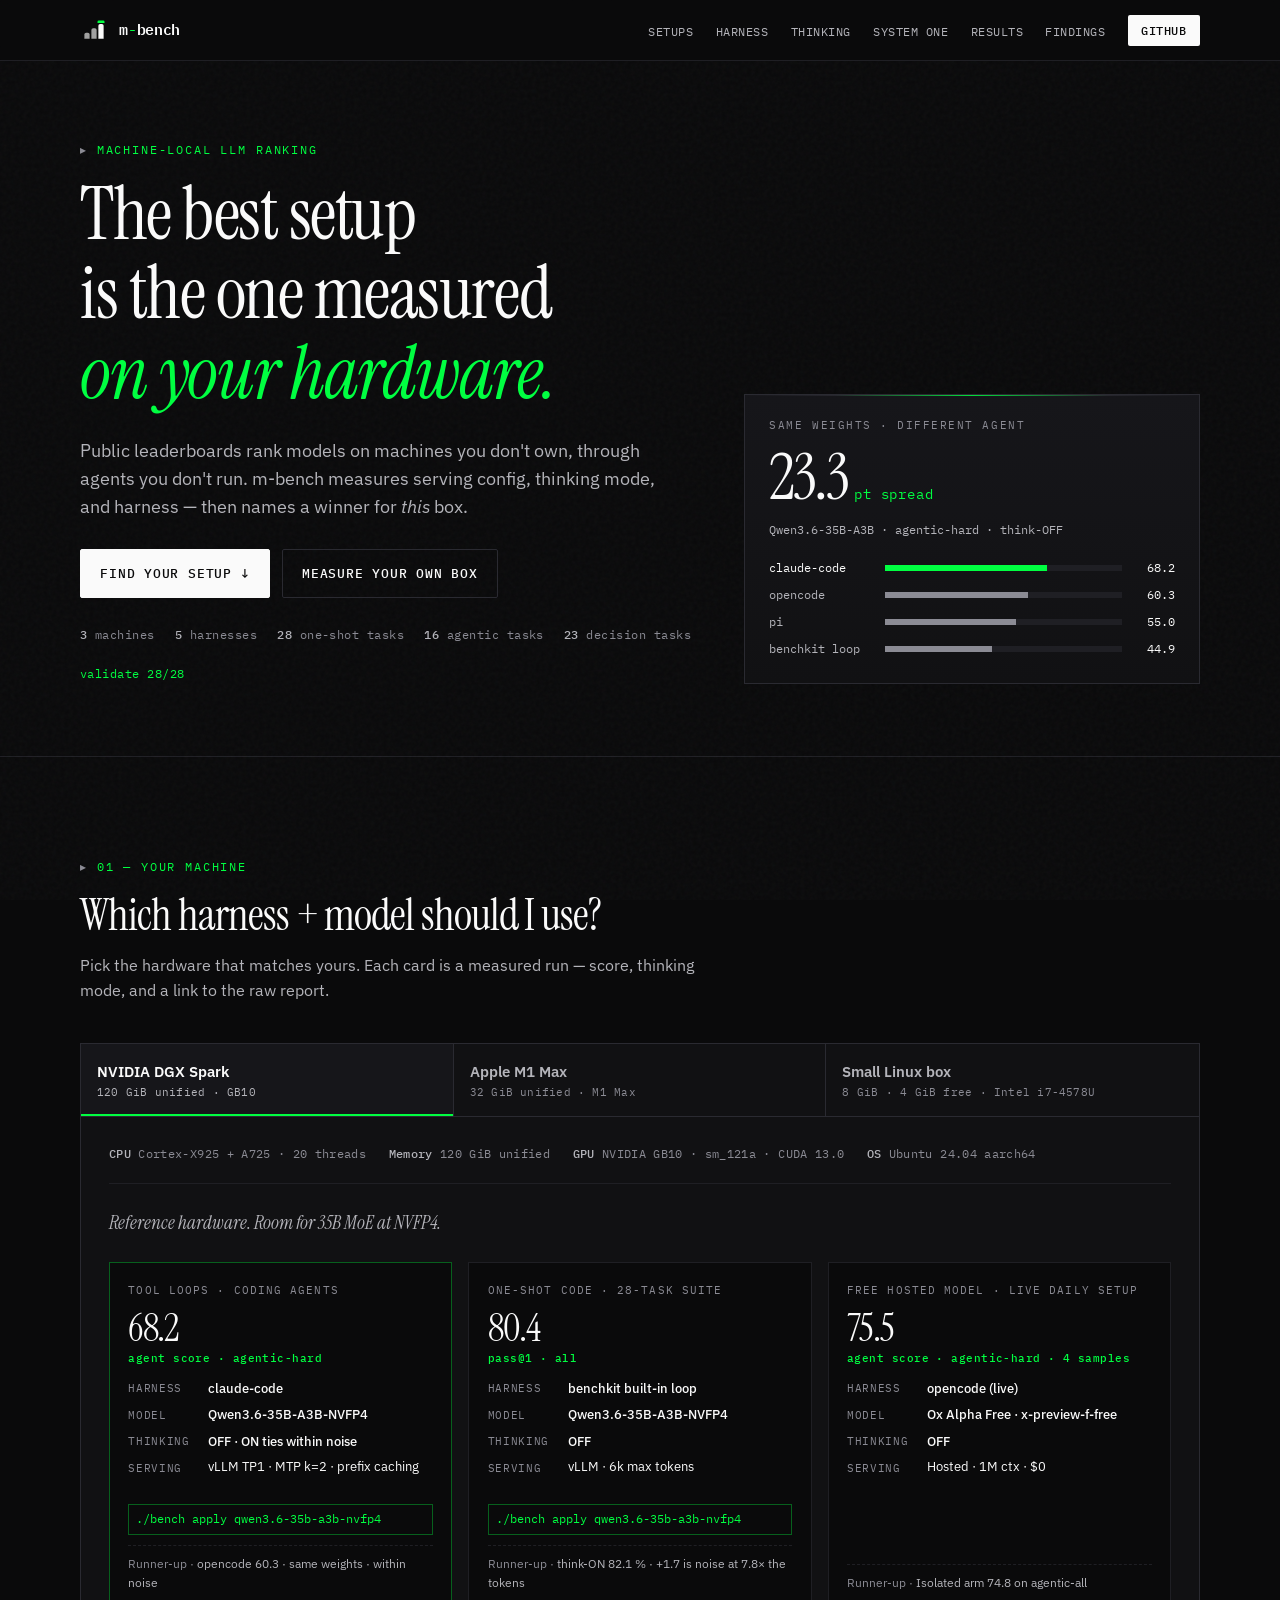
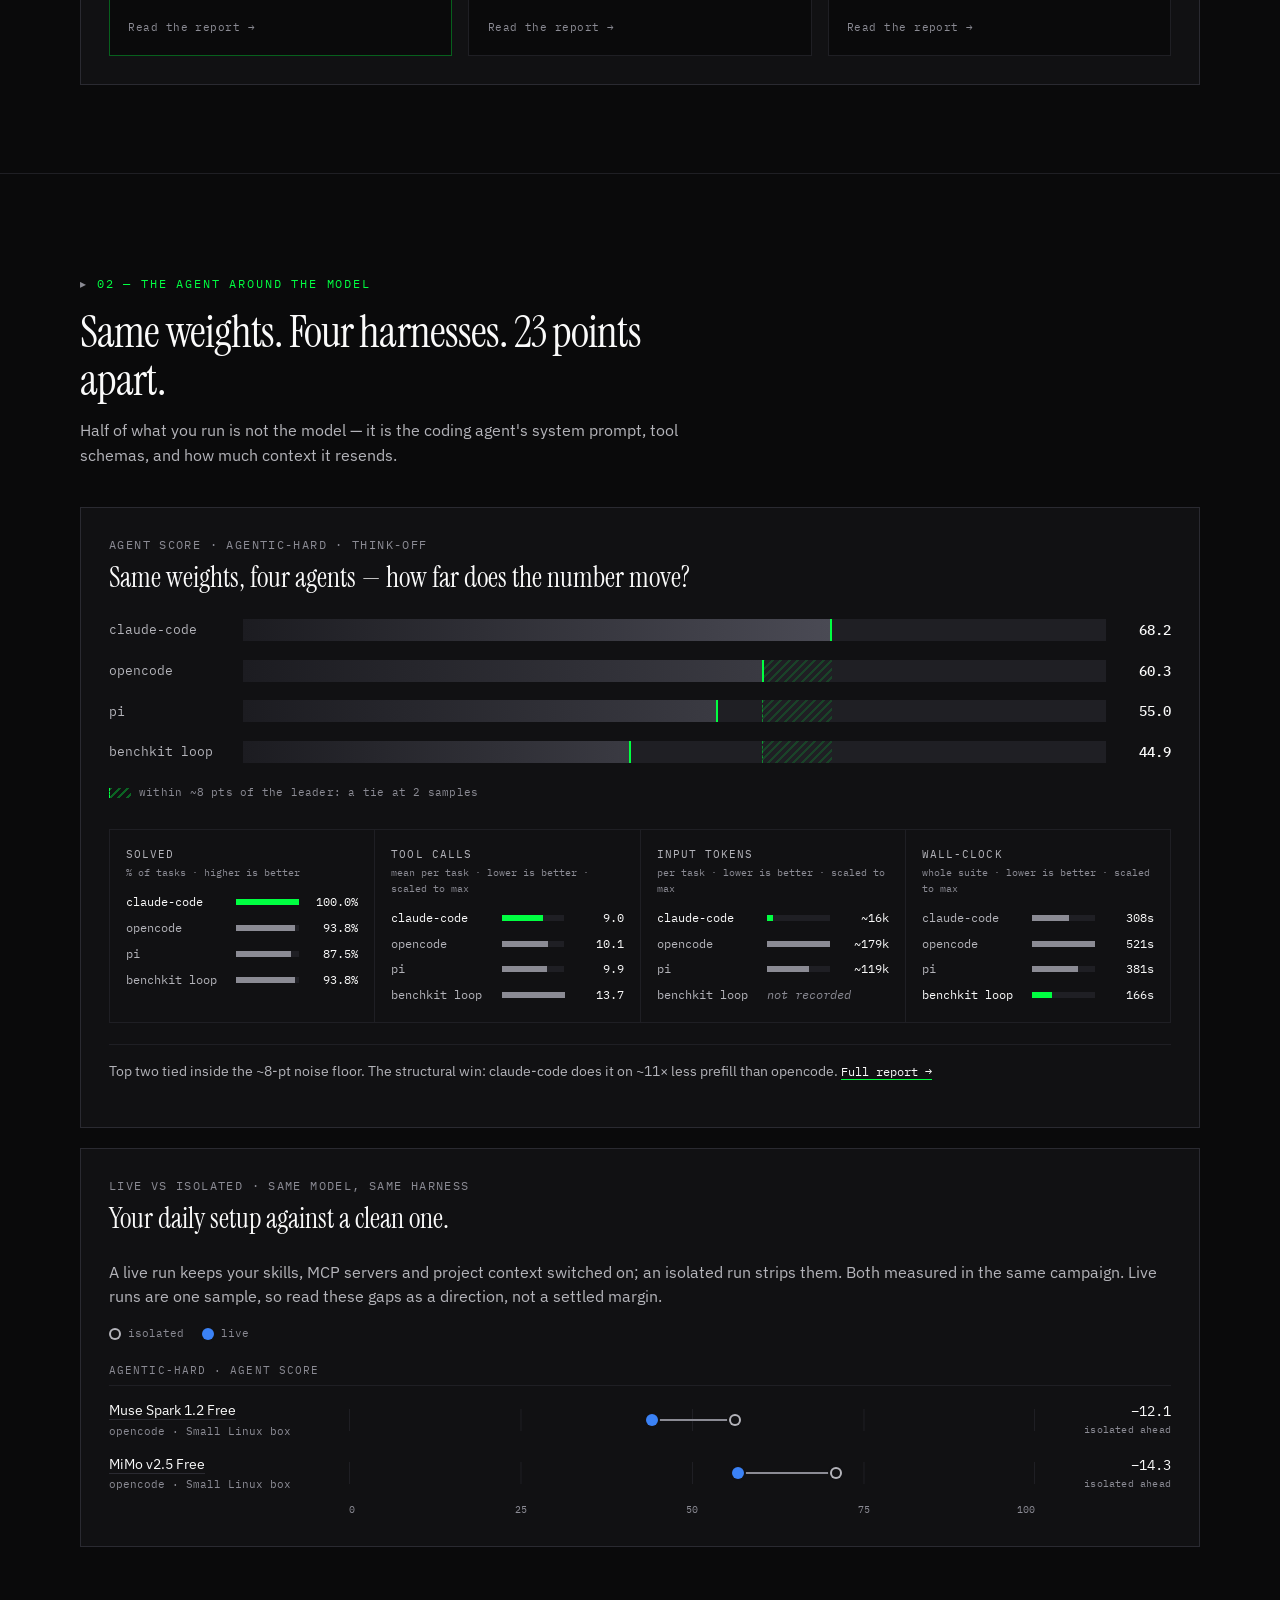
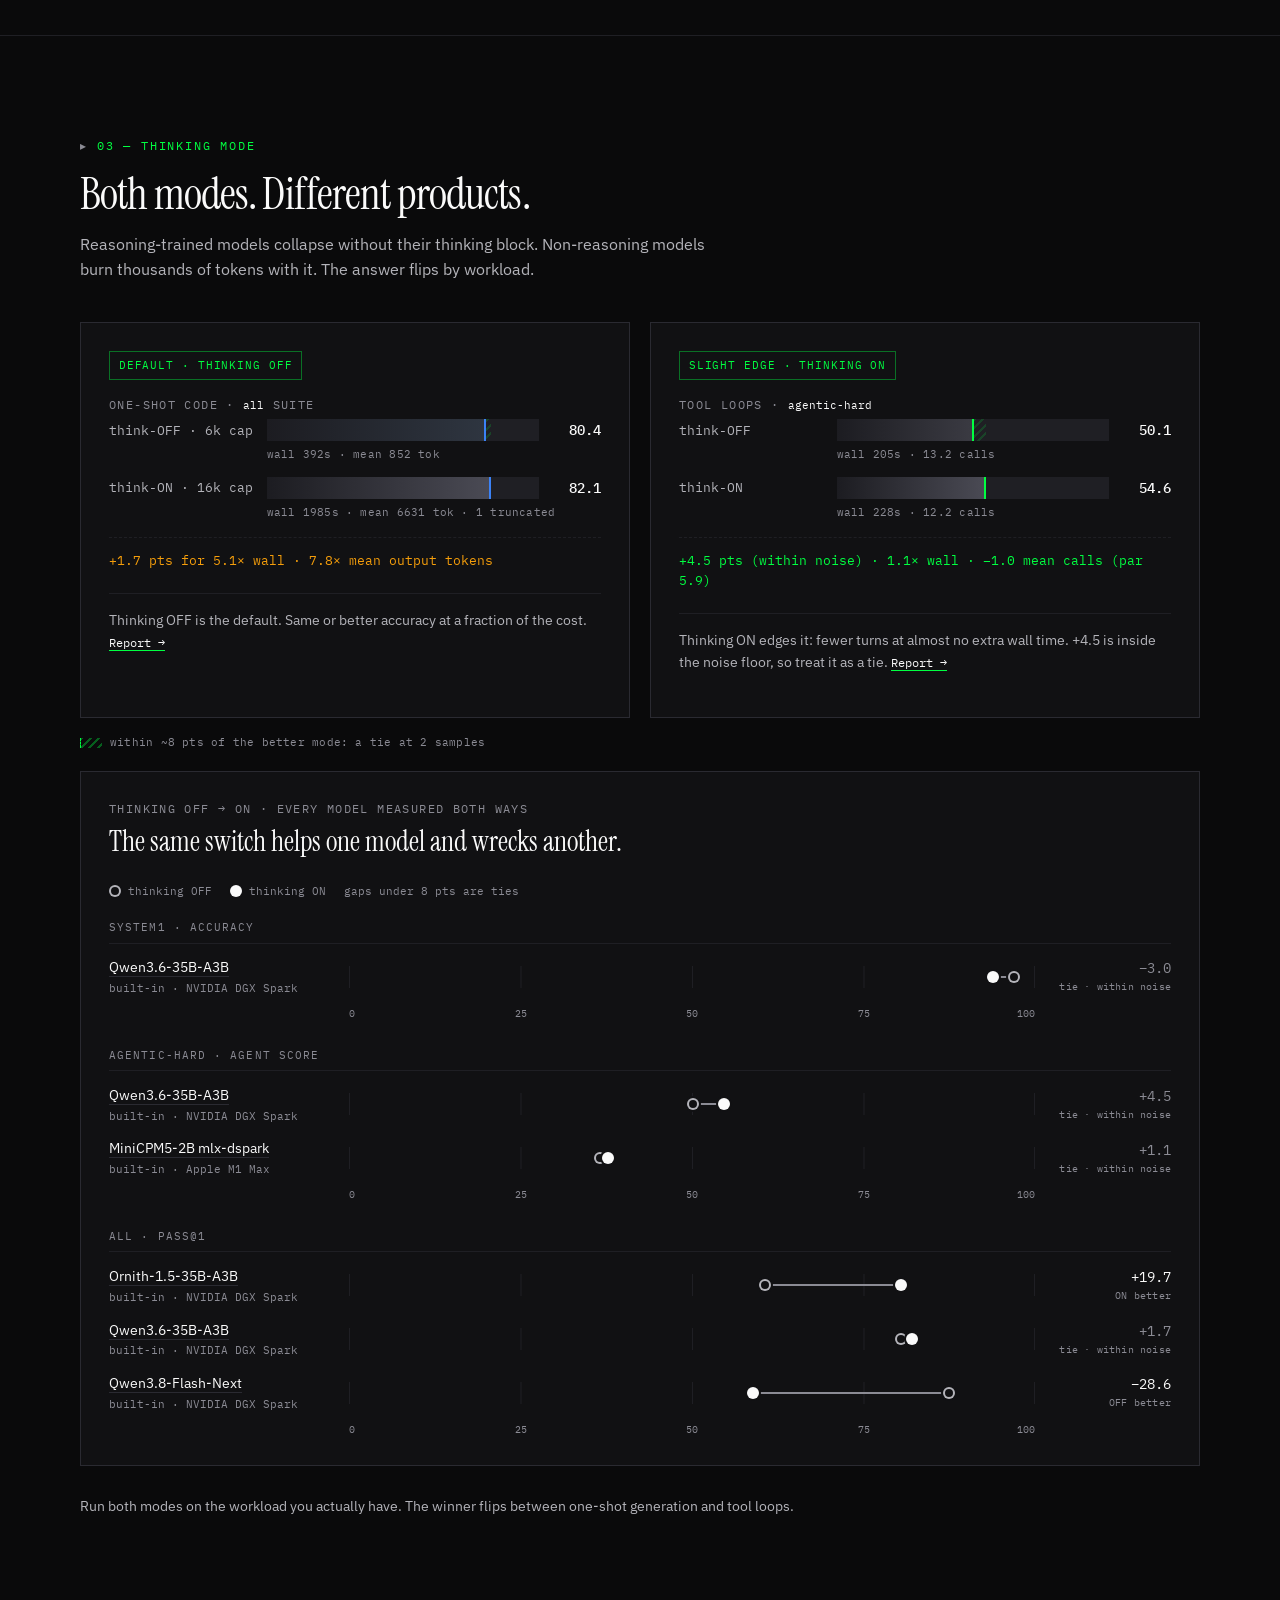
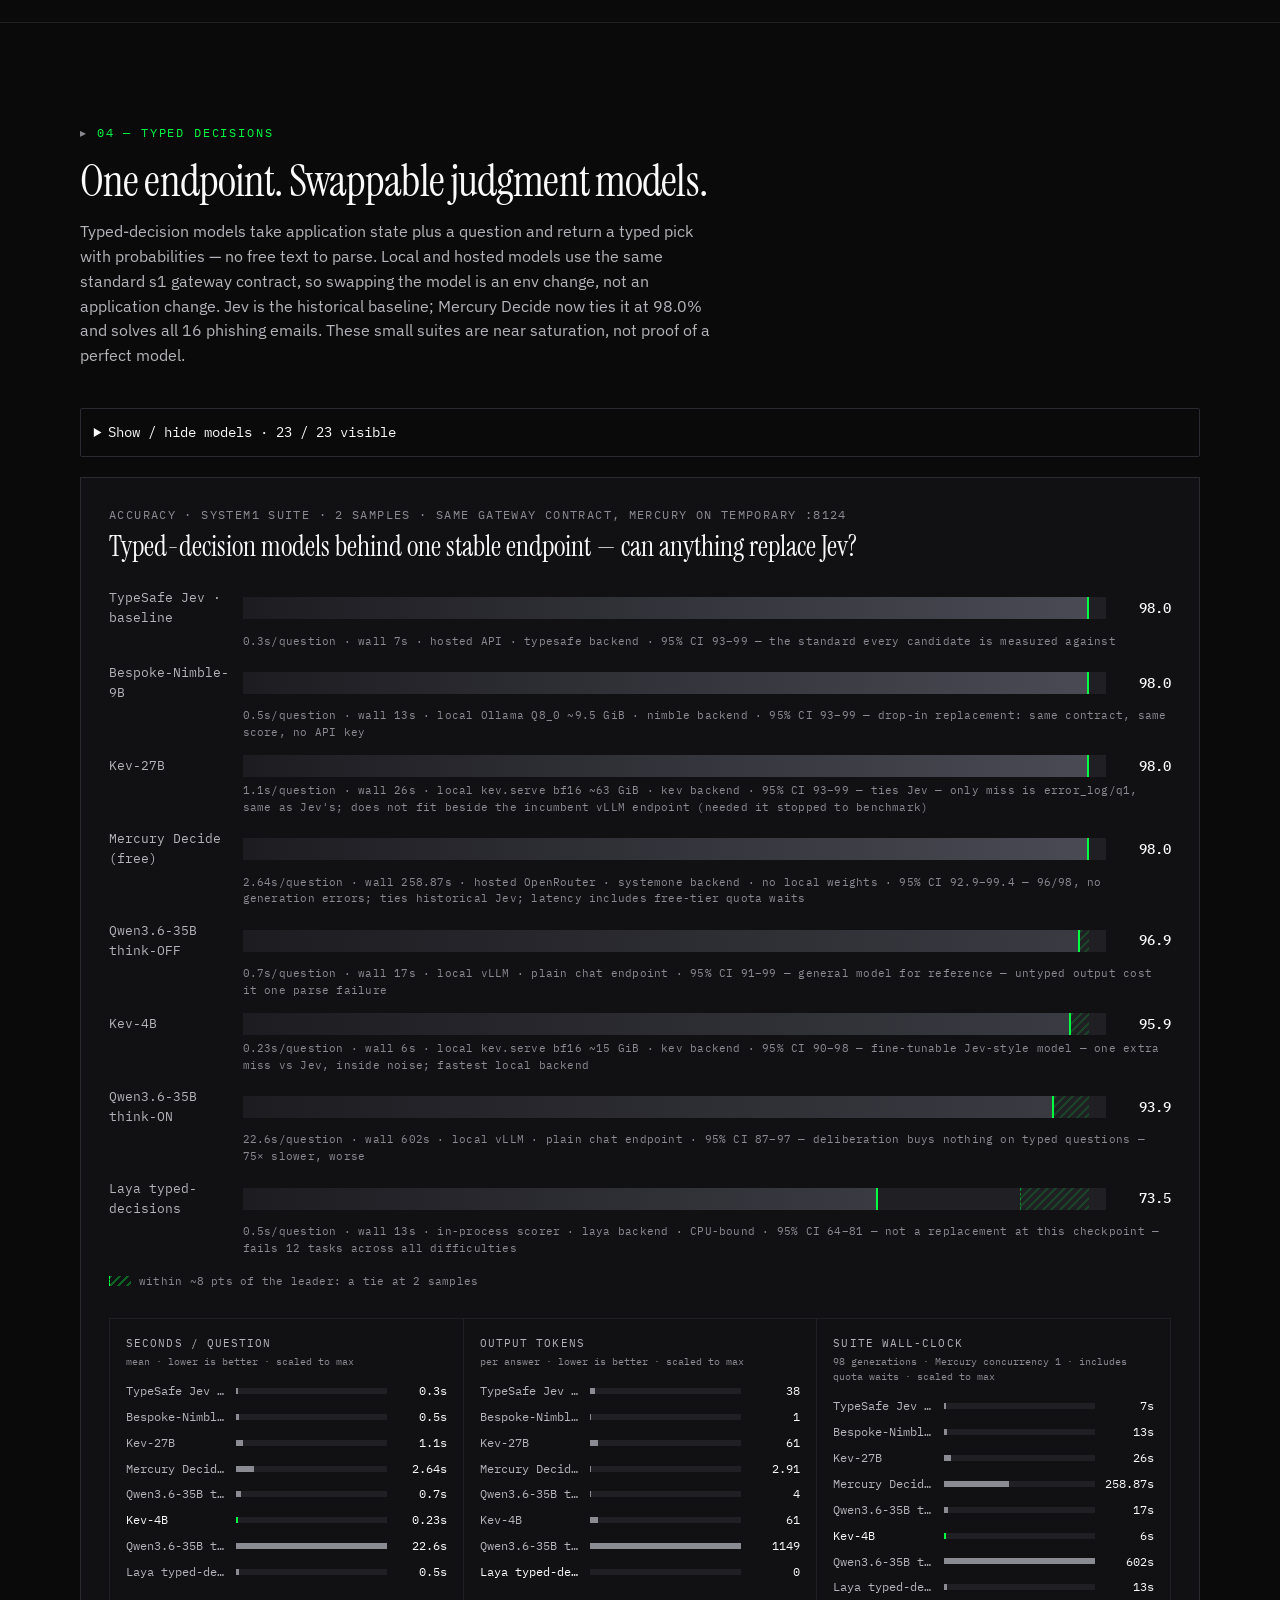
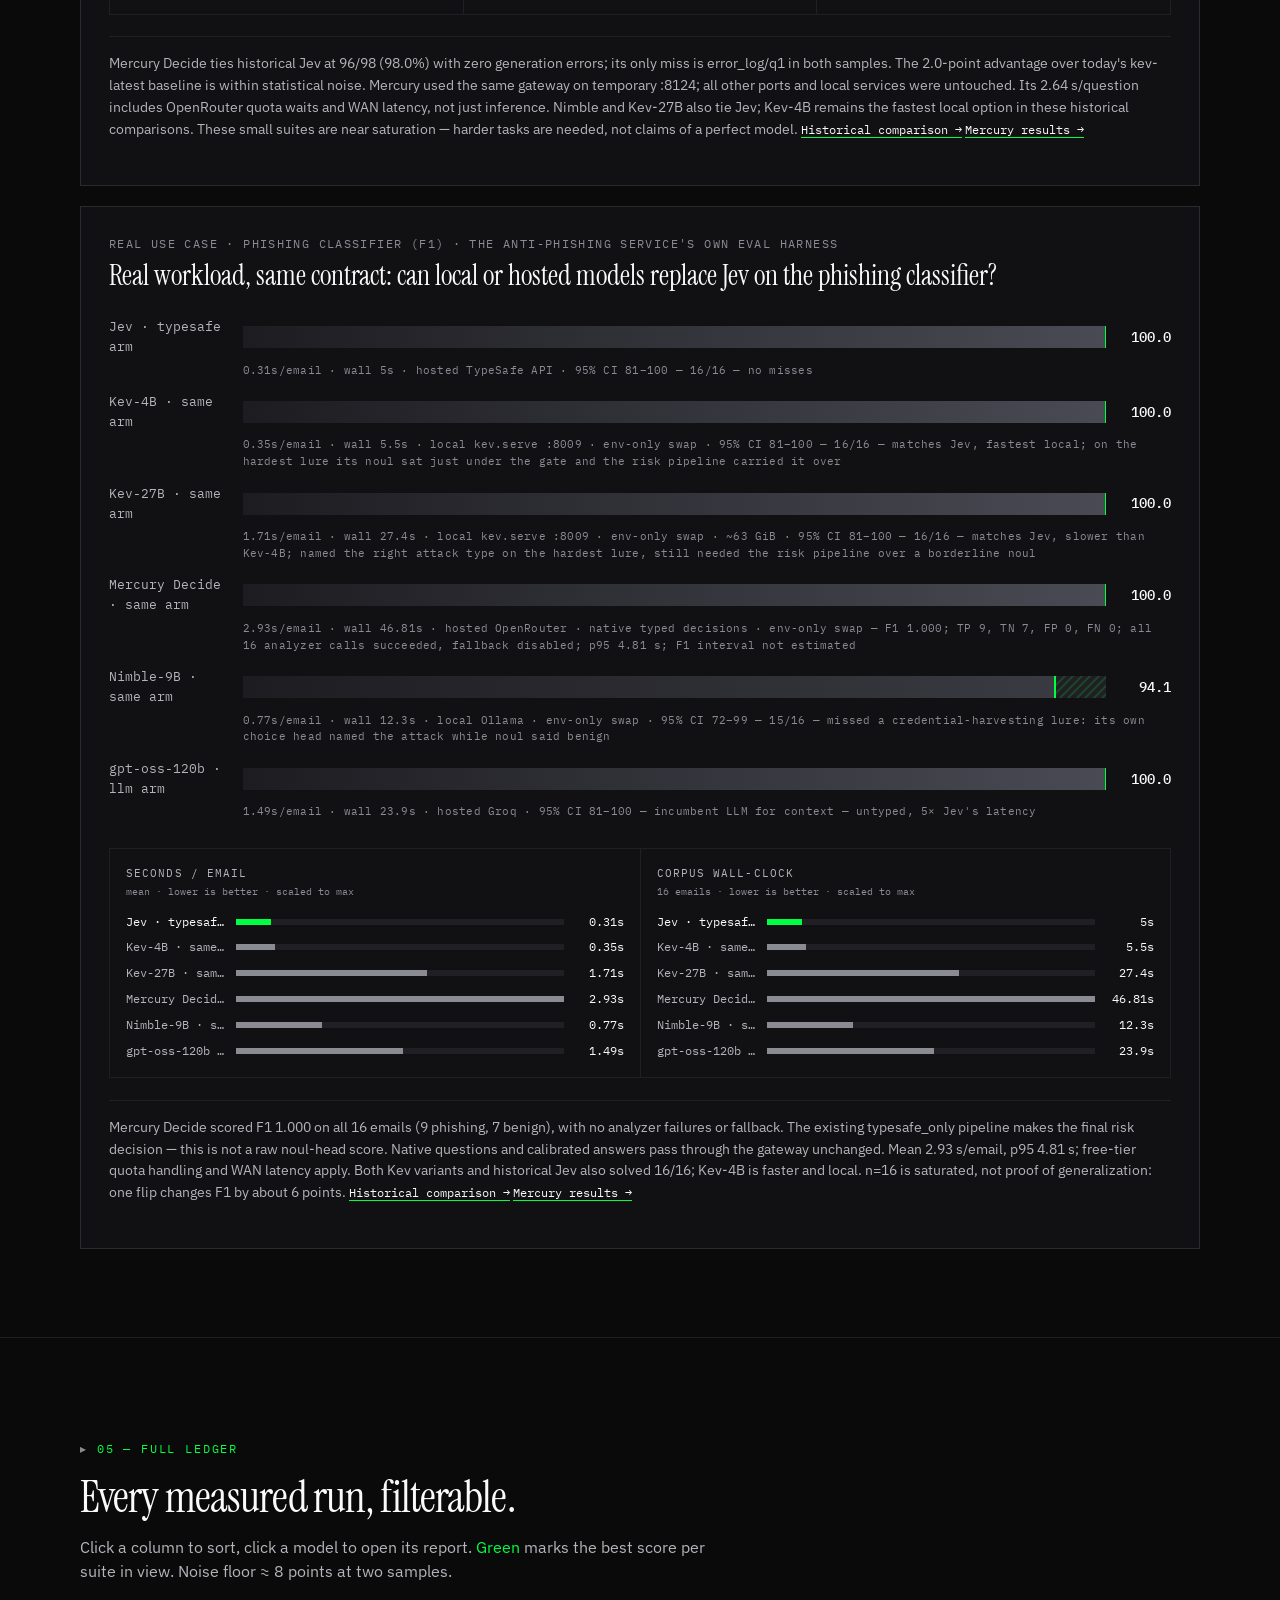
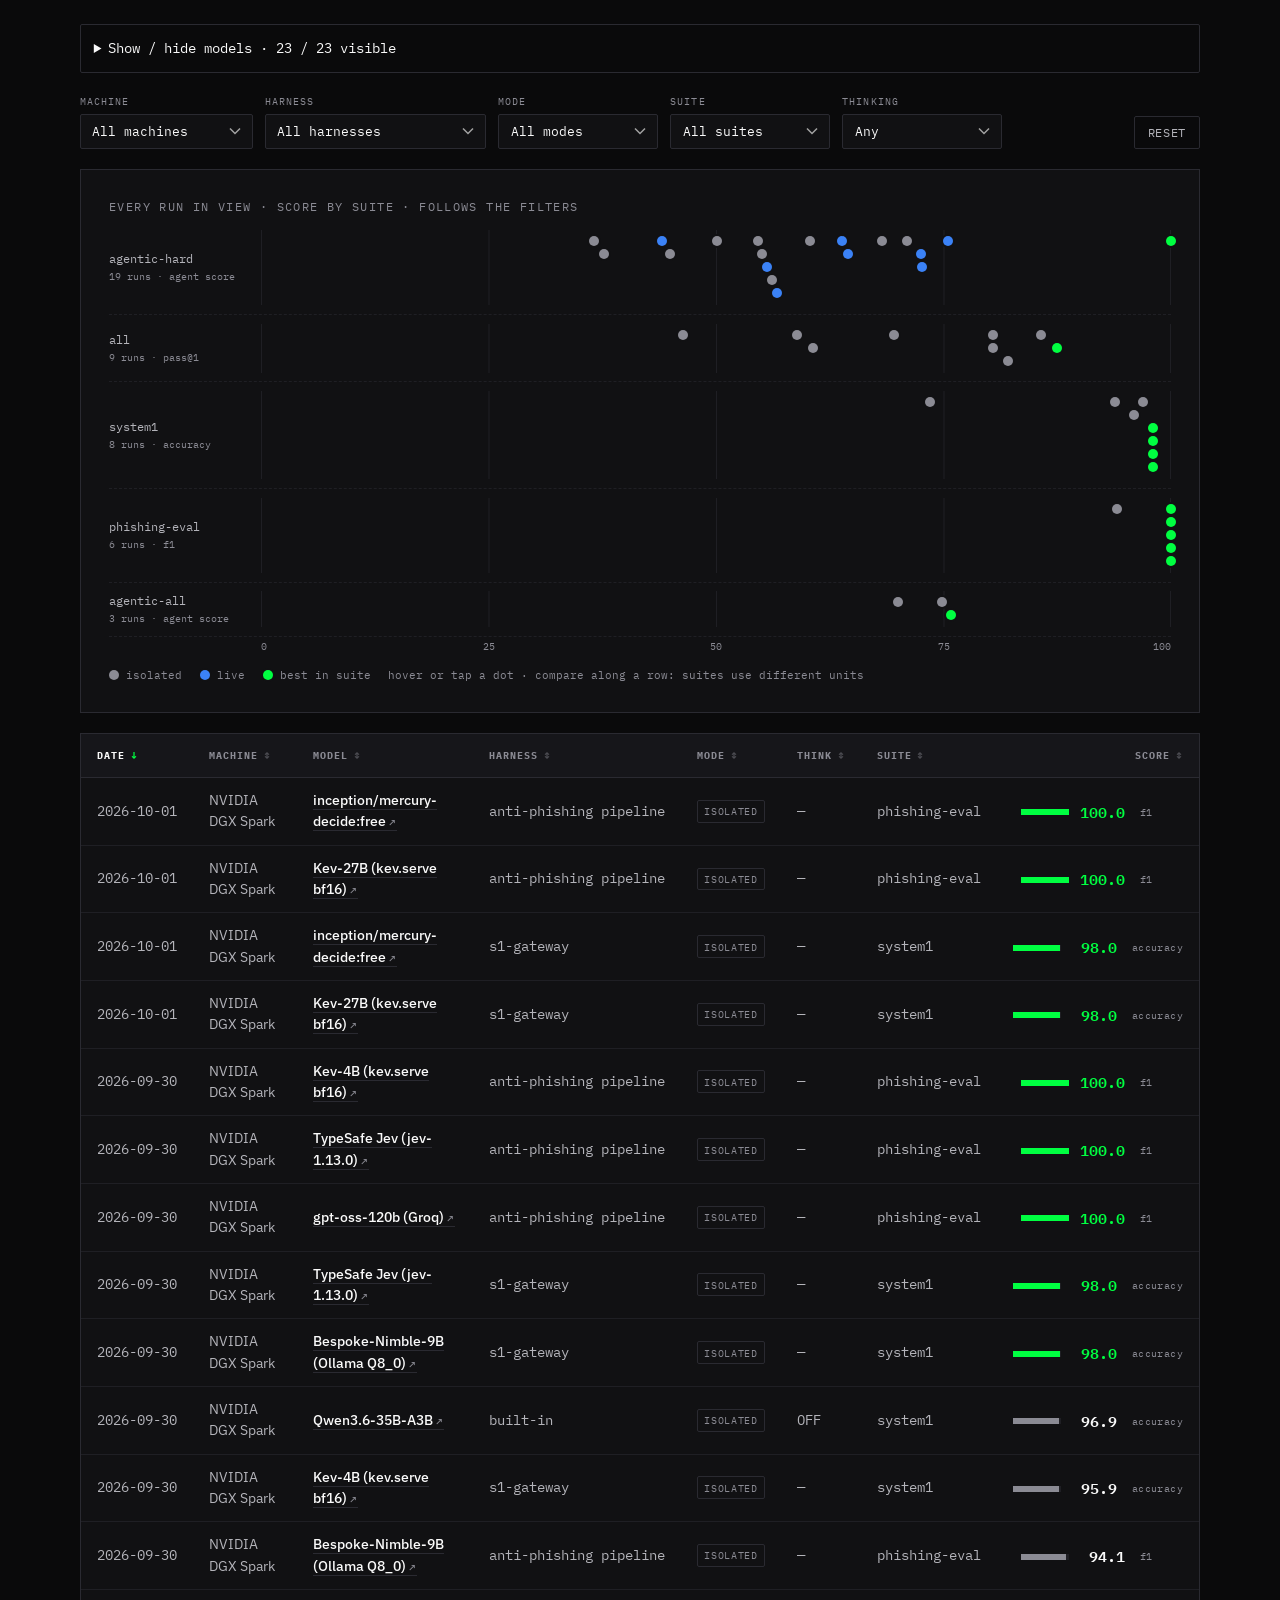
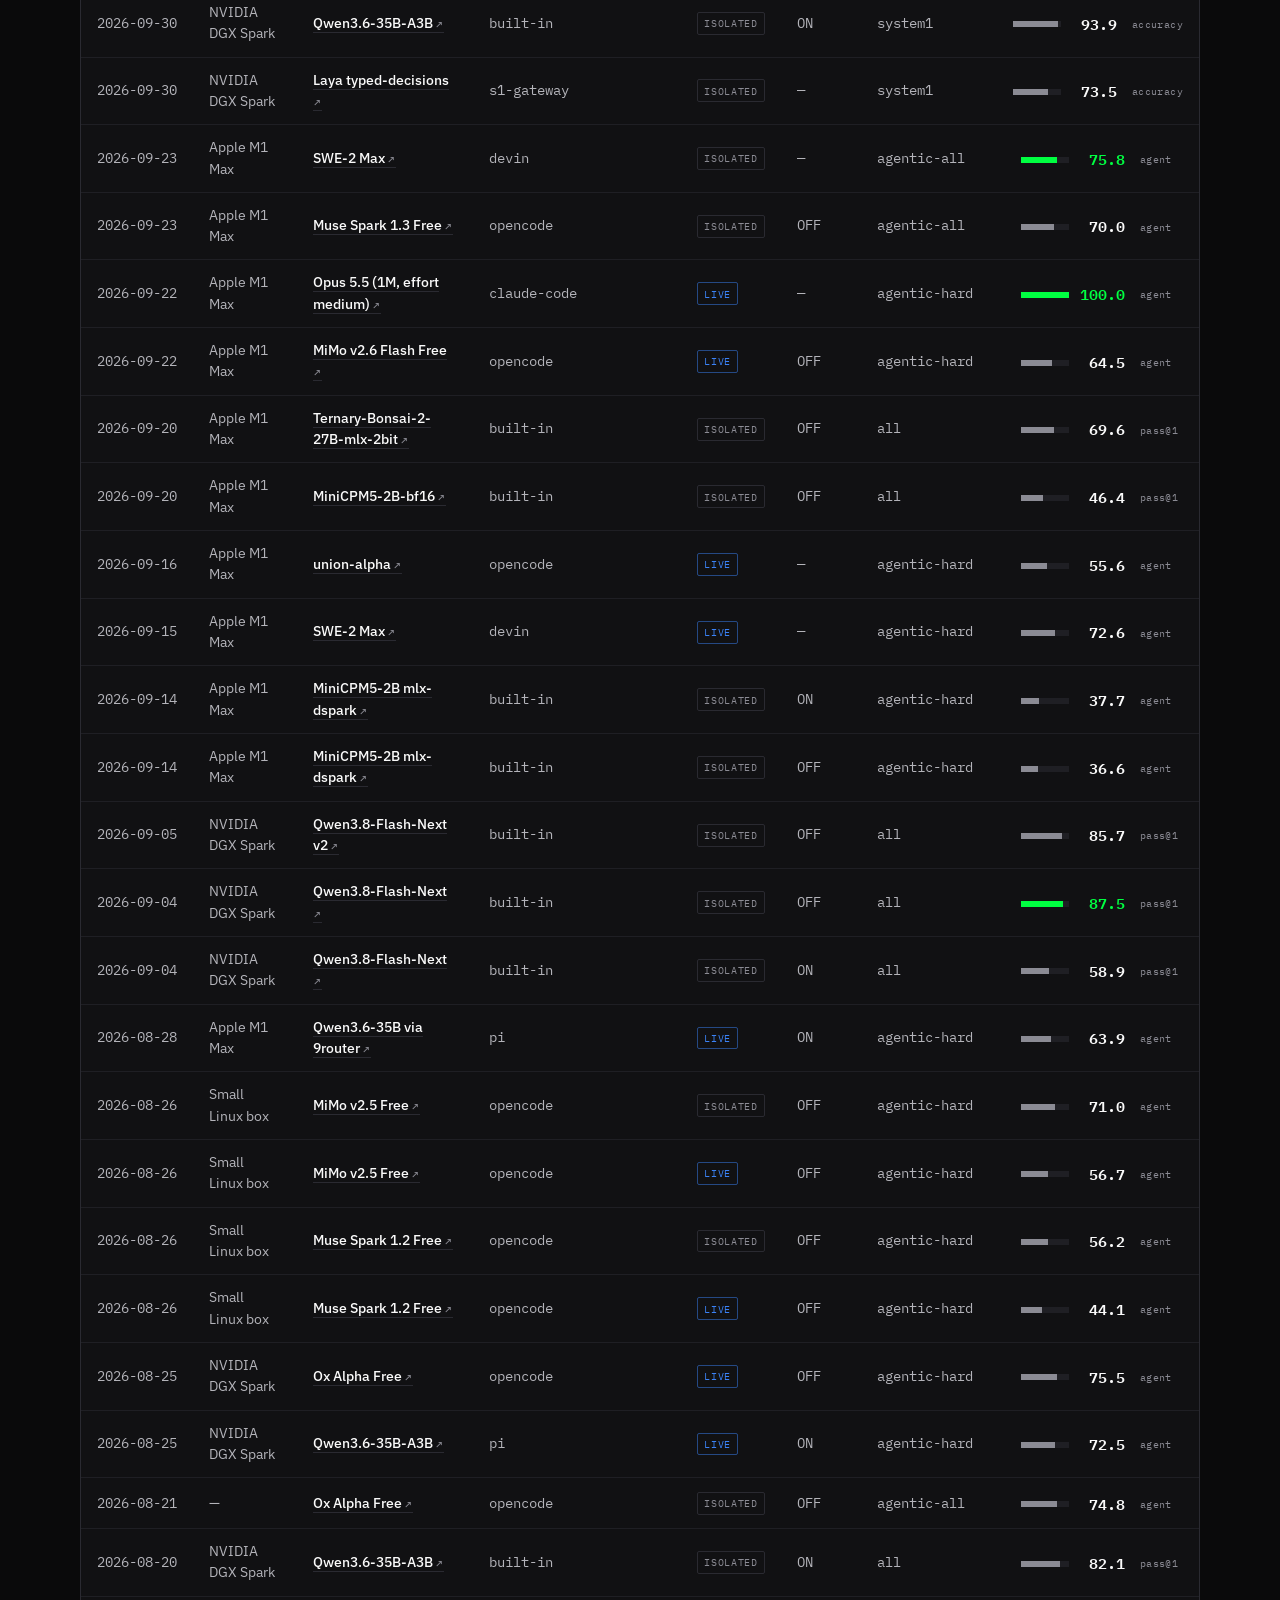
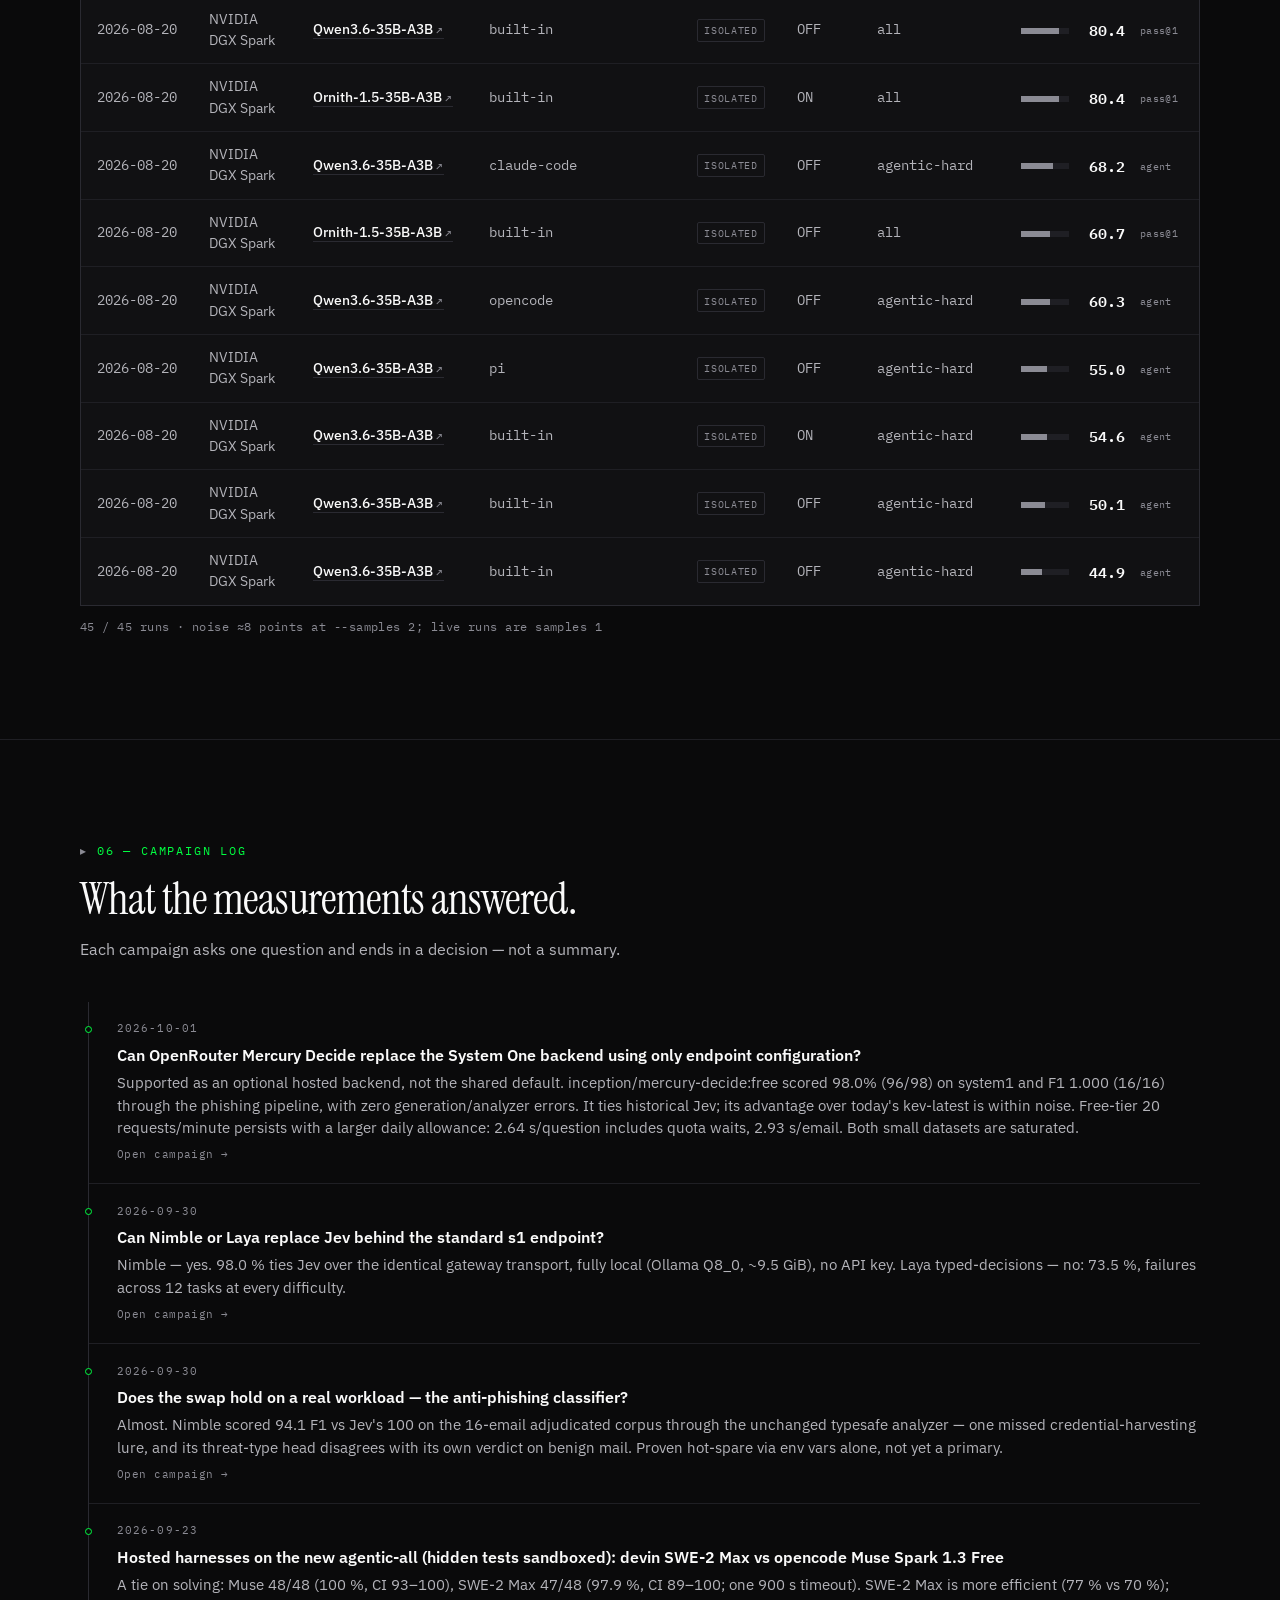
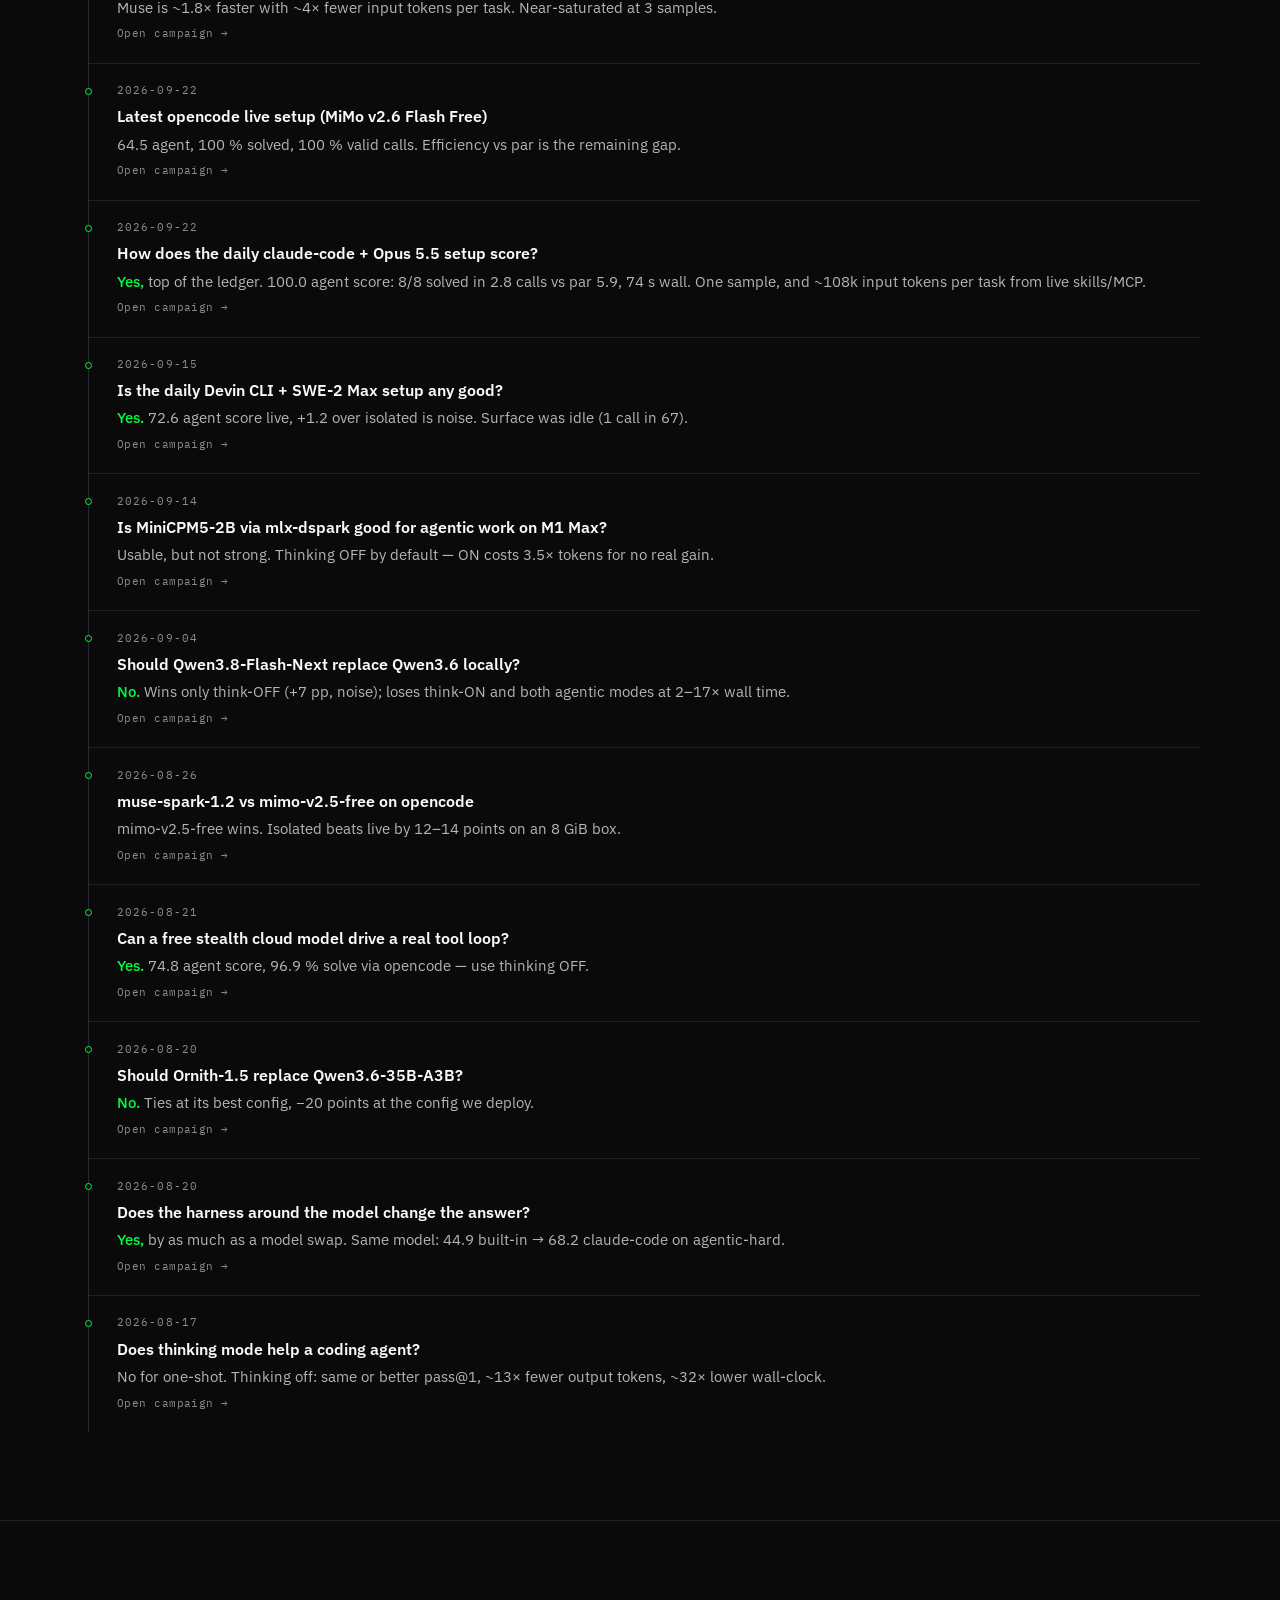
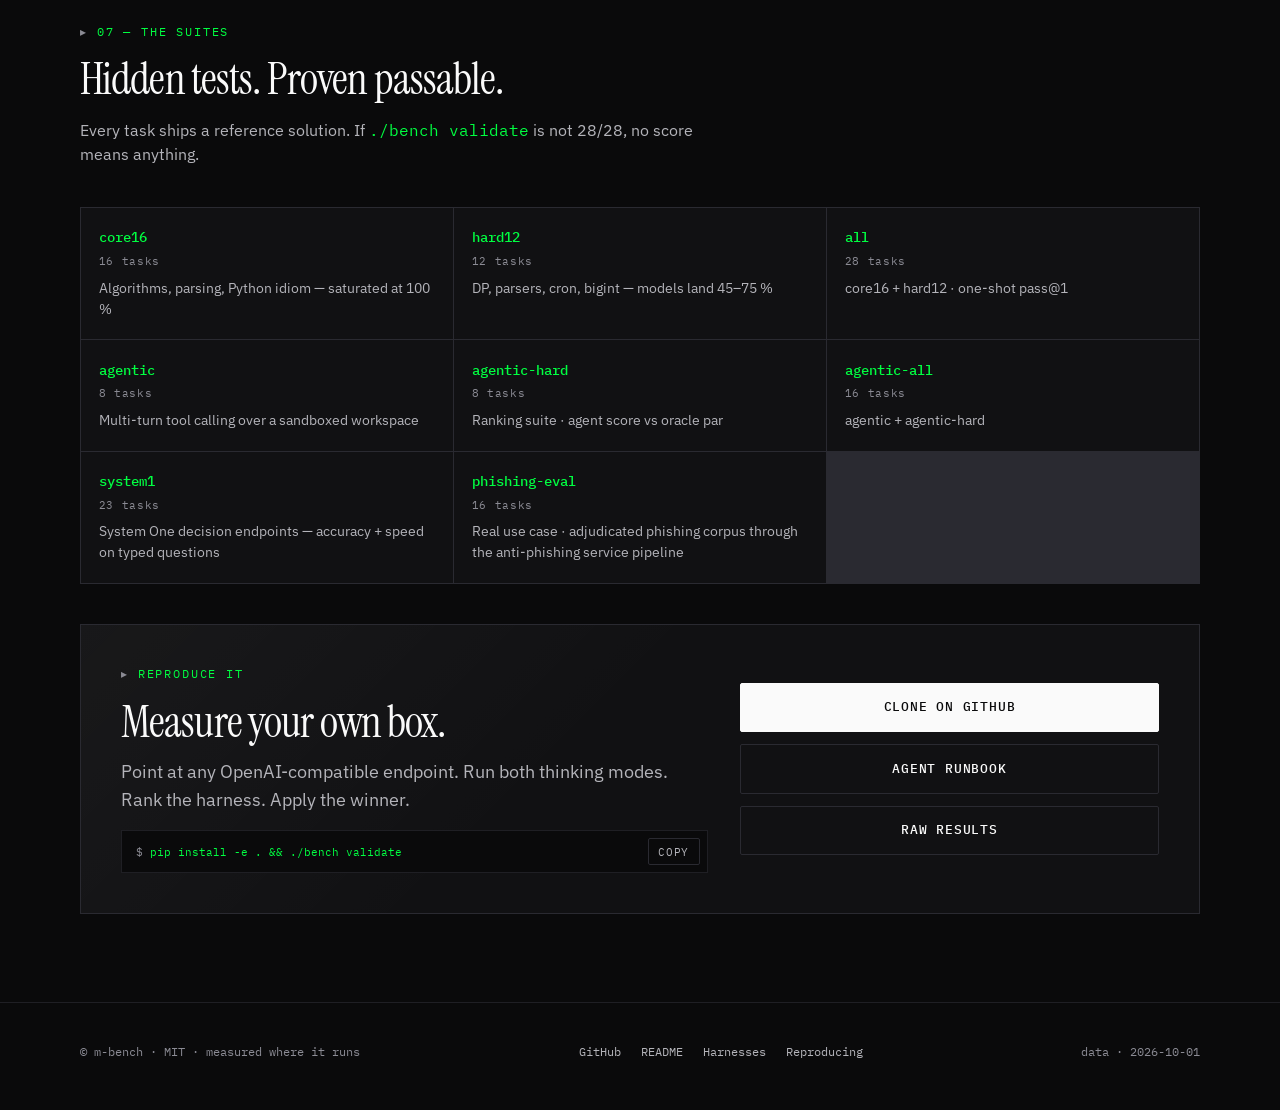
==== commit 53bfe00b: "feat: benchmark Mercury Decide and add landing-page model controls Support configurable native Syste" ====
--- a/docs/index.html
+++ b/docs/index.html
@@ -404,6 +404,8 @@
       display: grid; grid-template-columns: repeat(4, 1fr); gap: 1px;
       background: var(--line); border: 1px solid var(--line); margin-top: 1.75rem;
     }
+    #s1-multiples { grid-template-columns: repeat(3, 1fr); }
+    #s1r-multiples { grid-template-columns: repeat(2, 1fr); }
     .multiple { background: var(--surface); padding: 1rem 1rem 1.1rem; min-width: 0; }
     .multiple-title {
       font-family: var(--font-mono); font-size: 0.68rem; letter-spacing: 0.1em;
@@ -543,6 +545,18 @@
       letter-spacing: 0.06em; margin-left: auto;
     }
     .filter-reset:hover { color: var(--volt); border-color: var(--volt); }
+    .model-picker { border: 1px solid var(--line-strong); border-radius: var(--radius); padding: 0.8rem; margin-bottom: 1.25rem; }
+    .model-picker summary { cursor: pointer; font-family: var(--font-mono); font-size: 0.85rem; }
+    .model-picker .model-help { color: var(--ink-muted); font-size: 0.8rem; margin: 0.75rem 0; }
+    .model-actions { display: flex; flex-wrap: wrap; align-items: end; gap: 0.65rem; margin: 0.75rem 0; }
+    .model-actions .filter-reset { margin-left: 0; }
+    .model-actions input[type="search"] { background: var(--surface); color: var(--ink); border: 1px solid var(--line-strong); border-radius: var(--radius); padding: 0.5rem; max-width: 100%; font: inherit; }
+    .model-options { display: grid; grid-template-columns: repeat(auto-fit, minmax(min(100%, 260px), 1fr)); gap: 0.35rem; max-height: 240px; overflow-y: auto; }
+    .model-choice { display: flex; gap: 0.6rem; align-items: start; padding: 0.4rem; font-size: 0.8rem; overflow-wrap: anywhere; cursor: pointer; }
+    .model-choice input { accent-color: var(--volt); flex: none; margin-top: 0.2rem; }
+    .model-choice[hidden] { display: none; }
+    .model-picker .model-count { color: var(--ink-muted); font-family: var(--font-mono); font-size: 0.75rem; margin-top: 0.6rem; }
+    .model-picker :focus-visible { outline: 2px solid var(--volt); outline-offset: 3px; }
 
     .table-wrap { overflow-x: auto; border: 1px solid var(--line-strong); background: var(--surface); }
     table.results {
@@ -713,7 +727,7 @@
       .machine-tab:last-child { border-bottom: none; }
       .machine-tab[aria-selected="true"] { box-shadow: inset 3px 0 0 var(--volt); }
       .gauge { max-width: 100%; }
-      .multiples { grid-template-columns: 1fr 1fr; }
+      .multiples, #s1-multiples, #s1r-multiples { grid-template-columns: 1fr 1fr; }
     }
     @media (max-width: 768px) {
       .nav-toggle { display: block; }
@@ -763,7 +777,7 @@
       table.results td.model-cell { order: -2; flex: 1 1 60%; font-size: 0.9rem; }
       table.results td.score-cell { order: -1; margin-left: auto; font-size: 1rem; }
       table.results tr:hover td { background: none; }
-      .multiples { grid-template-columns: 1fr; }
+      .multiples, #s1-multiples, #s1r-multiples { grid-template-columns: 1fr; }
       /* stacked rows keep the score beside the model; the strip plot above carries the bars */
       table.results .s-track { display: none; }
       table.results .score-cell .s-num { min-width: 0; }
@@ -933,15 +947,16 @@
         <header class="section-head">
           <p class="eyebrow">04 — Typed decisions</p>
           <h2 id="s1-title">One endpoint. Swappable judgment models.</h2>
-          <p>Typed-decision models take application state plus a question and return a typed pick with probabilities — no free text to parse. On this machine they sit behind a single standard s1 endpoint, so swapping the model is an env change, not an application change. Jev is the baseline every candidate is measured through and against.</p>
+          <p>Typed-decision models take application state plus a question and return a typed pick with probabilities — no free text to parse. Local and hosted models use the same standard s1 gateway contract, so swapping the model is an env change, not an application change. Jev is the historical baseline; Mercury Decide now ties it at 98.0% and solves all 16 phishing emails. These small suites are near saturation, not proof of a perfect model.</p>
         </header>
+        <details class="model-picker" data-model-picker></details>
 
         <div class="chart-block">
-          <div class="chart-title">Accuracy · system1 suite · 2 samples · identical transport for every backend</div>
+          <div class="chart-title">Accuracy · system1 suite · 2 samples · same gateway contract, Mercury on temporary :8124</div>
           <p class="chart-question" id="s1-question"></p>
           <div class="bar-rows" id="s1-bars" role="list" aria-label="Accuracy by model, 0 to 100"></div>
           <p class="bar-legend" aria-hidden="true"><i></i> within ~8 pts of the leader: a tie at 2 samples</p>
-          <div class="multiples" id="s1-multiples" style="grid-template-columns:repeat(3,1fr);"></div>
+          <div class="multiples" id="s1-multiples"></div>
           <p class="chart-note" id="s1-note"></p>
         </div>
 
@@ -949,7 +964,7 @@
           <div class="chart-title">Real use case · phishing classifier (F1) · the anti-phishing service's own eval harness</div>
           <p class="chart-question" id="s1r-question"></p>
           <div class="bar-rows" id="s1r-bars" role="list" aria-label="F1 by backend, 0 to 100"></div>
-          <div class="multiples" id="s1r-multiples" style="grid-template-columns:repeat(2,1fr);"></div>
+          <div class="multiples" id="s1r-multiples"></div>
           <p class="chart-note" id="s1r-note"></p>
         </div>
       </div>
@@ -964,6 +979,7 @@
           <p>Click a column to sort, click a model to open its report. <span class="volt">Green</span> marks the best score per suite in view. Noise floor ≈ 8 points at two samples.</p>
         </header>
 
+        <details class="model-picker" data-model-picker></details>
         <div class="filters" role="search" aria-label="Filter results">
           <div class="filter-field">
             <label for="f-machine">Machine</label>
@@ -1091,6 +1107,9 @@
       let data = null;
       let activeMachine = 0;
       let sort = { key: "date", dir: "desc" };
+      const hiddenModels = new Set();
+      let modelNames = [];
+      const modelVisible = (row) => !hiddenModels.has(row.modelKey || row.model);
 
       const $ = (s, r) => (r || document).querySelector(s);
       const $$ = (s, r) => Array.from((r || document).querySelectorAll(s));
@@ -1306,6 +1325,7 @@
       const compact = (n) => (n >= 1e6 ? (n / 1e6).toFixed(1) + "M" : n >= 1e3 ? Math.round(n / 1e3) + "k" : String(Math.round(n)));
 
       function paintMultiples(el, rows, metrics, nameOf) {
+        if (!rows.length) { el.innerHTML = ""; return; }
         el.innerHTML = metrics.map((m) => {
           const vals = rows.map((r) => { const v = m.get(r); return v == null || isNaN(v) ? null : v; });
           const known = vals.filter((v) => v != null);
@@ -1339,8 +1359,13 @@
 
       /* —— derived comparisons: thinking OFF/ON and isolated/live —— */
       function renderPairs() {
-        const think = pairUp("thinking", "OFF", "ON");
-        const mode = pairUp("mode", "isolated", "live");
+        // Pair first, then hide: visibility must not resolve ambiguous candidates.
+        const think = pairUp("thinking", "OFF", "ON").filter((p) => modelVisible(p.a));
+        const mode = pairUp("mode", "isolated", "live").filter((p) => modelVisible(p.a));
+        $("#think-block").hidden = think.length < 2;
+        $("#mode-block").hidden = mode.length < 2;
+        $("#think-dumbbells").innerHTML = "";
+        $("#mode-dumbbells").innerHTML = "";
         console.info("m-bench pairs · thinking:", think.length, "· live vs isolated:", mode.length);
         if (think.length >= 2) {
           $("#think-block").hidden = false;
@@ -1388,34 +1413,39 @@
         const s = data.systemOne;
         if (!s) return;
         $("#s1-question").textContent = s.question;
-        const lead = Math.max(...s.rows.map((r) => r.score));
-        $("#s1-bars").innerHTML = s.rows.map((r, i) => barRow({
+        const rows = s.rows.filter(modelVisible);
+        const lead = Math.max(...rows.map((r) => r.score));
+        $("#s1-bars").innerHTML = rows.length ? rows.map((r, i) => barRow({
           i, lead, isLead: r.score === lead, label: r.model, value: r.score.toFixed(1),
           meta: `${r.secPerQ}s/question · wall ${r.wall}s · ${r.serving} · 95% CI ${r.ci} — ${r.note}`,
-        })).join("");
-        paintMultiples($("#s1-multiples"), s.rows, [
+        })).join("") : '<p class="chart-note">No models selected. Use Show all above to restore comparisons.</p>';
+        paintMultiples($("#s1-multiples"), rows, [
           { title: "Seconds / question", sub: "mean · lower is better", get: (r) => r.secPerQ, fmt: (v) => v + "s" },
           { title: "Output tokens", sub: "per answer · lower is better", get: (r) => r.outTok, fmt: (v) => String(v) },
-          { title: "Suite wall-clock", sub: "98 generations · lower is better", get: (r) => r.wall, fmt: (v) => v + "s" },
+          { title: "Suite wall-clock", sub: "98 generations · Mercury concurrency 1 · includes quota waits", get: (r) => r.wall, fmt: (v) => v + "s" },
         ], (r) => r.model);
         $("#s1-note").innerHTML = esc(s.note) +
-          ` <a href="${gh(s.report)}" rel="noopener">Full report →</a>`;
+          ` <a href="${gh(s.report)}" rel="noopener">Historical comparison →</a>` +
+          (s.latestReport ? ` <a href="${gh(s.latestReport)}" rel="noopener">Mercury results →</a>` : "");
 
         const r = s.realUseCase;
         if (r) {
           $("#s1-real").hidden = false;
           $("#s1r-question").textContent = r.question;
-          const rLead = Math.max(...r.rows.map((x) => x.score));
-          $("#s1r-bars").innerHTML = r.rows.map((x, i) => barRow({
+          const realRows = r.rows.filter(modelVisible);
+          const rLead = Math.max(...realRows.map((x) => x.score));
+          $("#s1r-bars").innerHTML = realRows.length ? realRows.map((x, i) => barRow({
             i, lead: rLead, isLead: x.score === rLead, label: x.model, value: x.score.toFixed(1),
-            meta: `${x.secPerQ}s/email · wall ${x.wall}s · ${x.serving} · 95% CI ${x.ci} — ${x.note}`,
-          })).join("");
-          paintMultiples($("#s1r-multiples"), r.rows, [
+            meta: `${x.secPerQ}s/email · wall ${x.wall}s · ${x.serving}` +
+              (x.ci ? ` · 95% CI ${x.ci}` : "") + ` — ${x.note}`,
+          })).join("") : '<p class="chart-note">No models selected. Use Show all above to restore comparisons.</p>';
+          paintMultiples($("#s1r-multiples"), realRows, [
             { title: "Seconds / email", sub: "mean · lower is better", get: (x) => x.secPerQ, fmt: (v) => v + "s" },
             { title: "Corpus wall-clock", sub: "16 emails · lower is better", get: (x) => x.wall, fmt: (v) => v + "s" },
           ], (x) => x.model);
           $("#s1r-note").innerHTML = esc(r.note) +
-            ` <a href="${gh(r.report)}" rel="noopener">Full report →</a>`;
+            ` <a href="${gh(r.report)}" rel="noopener">Historical comparison →</a>` +
+            (r.latestReport ? ` <a href="${gh(r.latestReport)}" rel="noopener">Mercury results →</a>` : "");
         }
       }
 
@@ -1438,6 +1468,66 @@
         fill("#f-suite", uniq("suite"));
       }
 
+      function fillModelPickers() {
+        modelNames = [...new Set(data.results.map((r) => r.model))].sort();
+        $$("[data-model-picker]").forEach((picker, i) => {
+          picker.innerHTML = `
+            <summary>Show / hide models · <span class="model-summary"></span></summary>
+            <p class="model-help">Applies to the results table, System One comparisons and derived comparison charts. Recommendation cards and fixed harness examples stay unchanged. Search only narrows this checklist.</p>
+            <div class="model-actions">
+              <div class="filter-field"><label for="model-search-${i}">Find a model</label>
+                <input type="search" id="model-search-${i}" placeholder="Search models" /></div>
+              <button type="button" class="filter-reset" data-model-action="show">Show all</button>
+              <button type="button" class="filter-reset" data-model-action="hide">Hide all</button>
+            </div>
+            <div class="model-options" role="group" aria-label="Models to display">
+              ${modelNames.map((name) => `<label class="model-choice"><input type="checkbox" data-model="${esc(name)}" checked /><span>${esc(name)}</span></label>`).join("")}
+            </div>
+            <p class="model-count" aria-live="polite"></p>`;
+          $("input[type=search]", picker).addEventListener("input", () => searchModels(picker));
+          picker.addEventListener("change", (event) => {
+            const input = event.target.closest("input[data-model]");
+            if (!input) return;
+            if (input.checked) hiddenModels.delete(input.dataset.model);
+            else hiddenModels.add(input.dataset.model);
+            updateModelVisibility();
+          });
+          picker.addEventListener("click", (event) => {
+            const button = event.target.closest("[data-model-action]");
+            if (!button) return;
+            hiddenModels.clear();
+            if (button.dataset.modelAction === "hide") modelNames.forEach((name) => hiddenModels.add(name));
+            updateModelVisibility();
+          });
+        });
+        syncModelPickers();
+      }
+
+      function searchModels(picker) {
+        const query = $("input[type=search]", picker).value.trim().toLowerCase();
+        $$(".model-choice", picker).forEach((label) => {
+          label.hidden = !$("input", label).dataset.model.toLowerCase().includes(query);
+        });
+        syncModelPickers();
+      }
+
+      function syncModelPickers() {
+        const count = modelNames.length - hiddenModels.size;
+        $$("[data-model-picker]").forEach((picker) => {
+          $$("input[data-model]", picker).forEach((input) => { input.checked = !hiddenModels.has(input.dataset.model); });
+          $(".model-summary", picker).textContent = `${count} / ${modelNames.length} visible`;
+          const matches = $$(".model-choice", picker).filter((label) => !label.hidden).length;
+          $(".model-count", picker).textContent = `${count} / ${modelNames.length} models shown · ${matches} checklist matches`;
+        });
+      }
+
+      function updateModelVisibility() {
+        syncModelPickers();
+        renderResults();
+        renderSystemOne();
+        renderPairs();
+      }
+
       function sortValue(r, key) {
         if (key === "machine") return machineName(r.machine);
         return r[key] == null ? "" : r[key];
@@ -1447,6 +1537,7 @@
         const [m, h, mode, s, th] = FILTERS.map((sel) => $(sel).value);
         const dir = sort.dir === "asc" ? 1 : -1;
         return data.results.filter((r) =>
+          modelVisible(r) &&
           (!m || r.machine === m) &&
           (!h || r.harness === h) &&
           (!mode || r.mode === mode) &&
@@ -1546,7 +1637,12 @@
 
       function resetFilters() {
         FILTERS.forEach((s) => { $(s).value = ""; });
-        renderResults();
+        hiddenModels.clear();
+        $$("[data-model-picker]").forEach((picker) => {
+          $("input[type=search]", picker).value = "";
+          $$(".model-choice", picker).forEach((label) => { label.hidden = false; });
+        });
+        updateModelVisibility();
       }
 
       /* —— campaigns & suites —— */
@@ -1584,6 +1680,7 @@
           renderSystemOne();
           renderPairs();
           fillFilters();
+          fillModelPickers();
           renderResults();
           renderCampaigns();
           renderSuites();
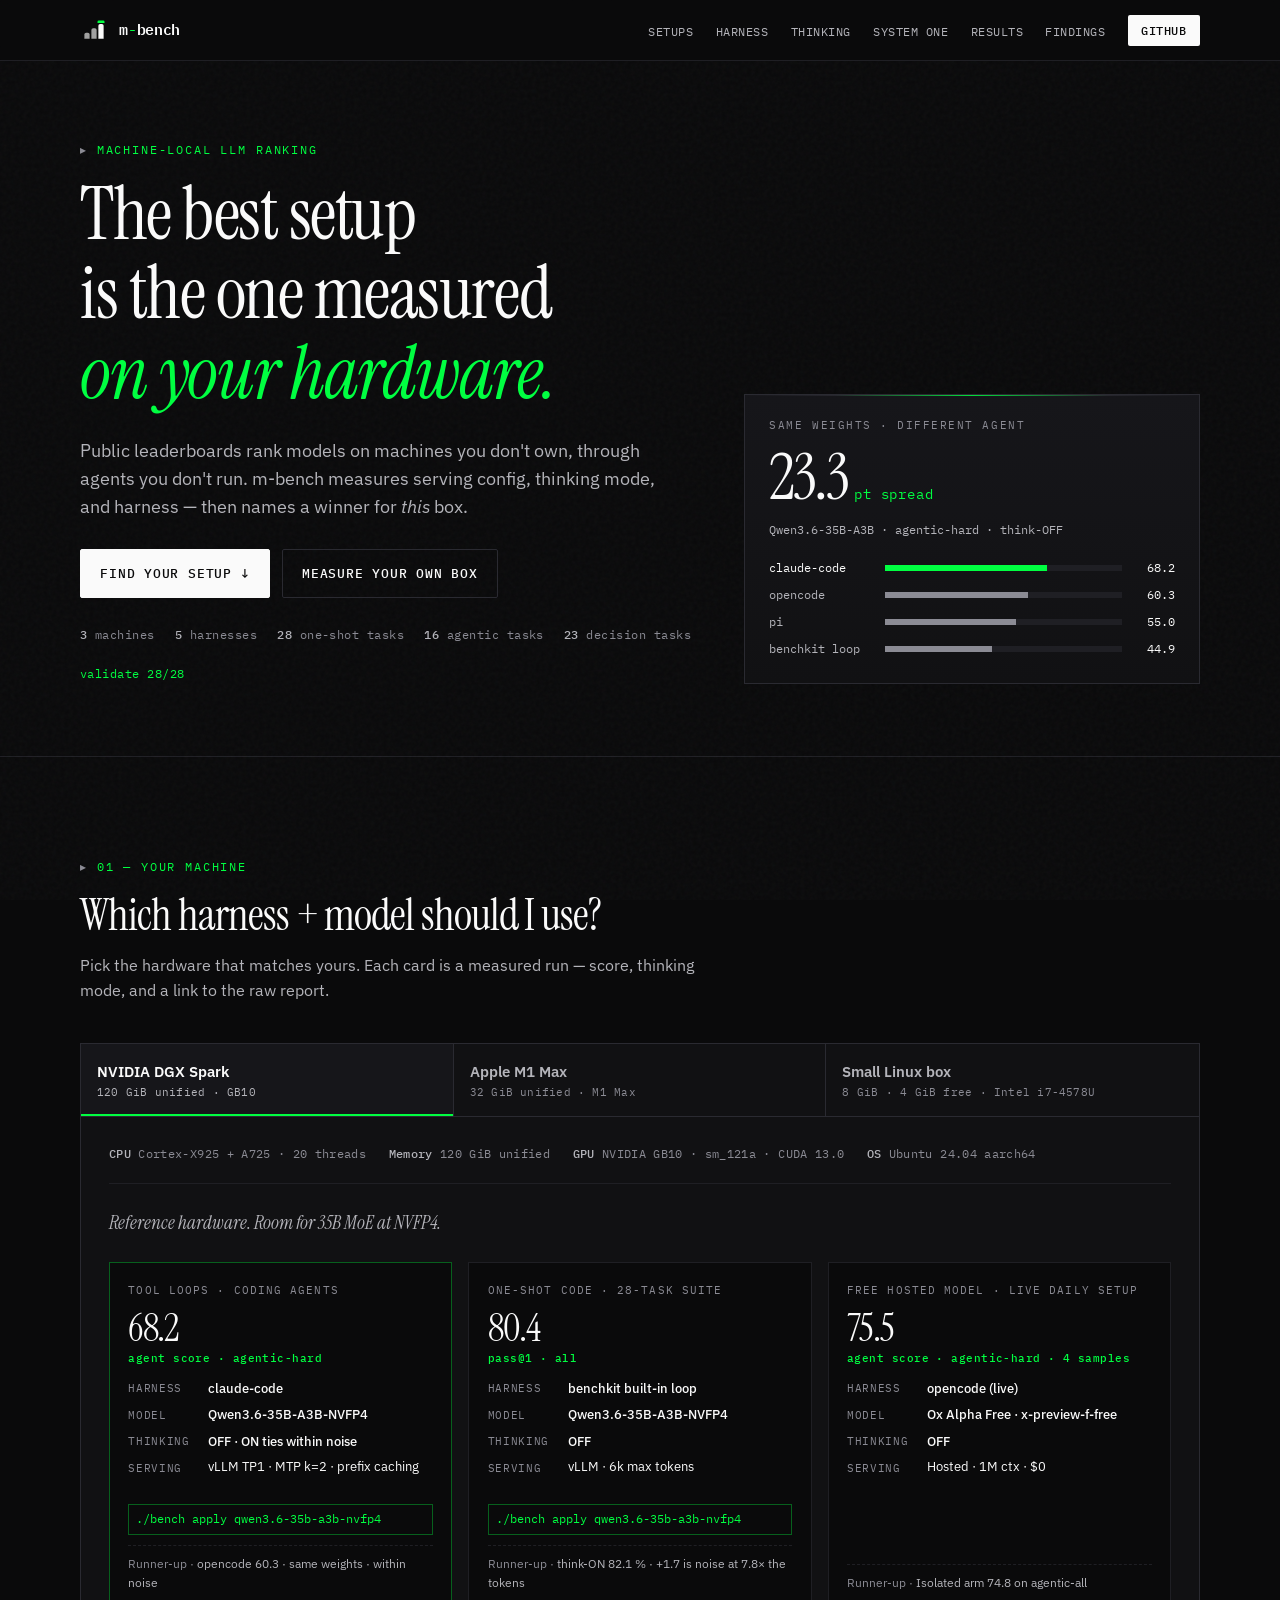
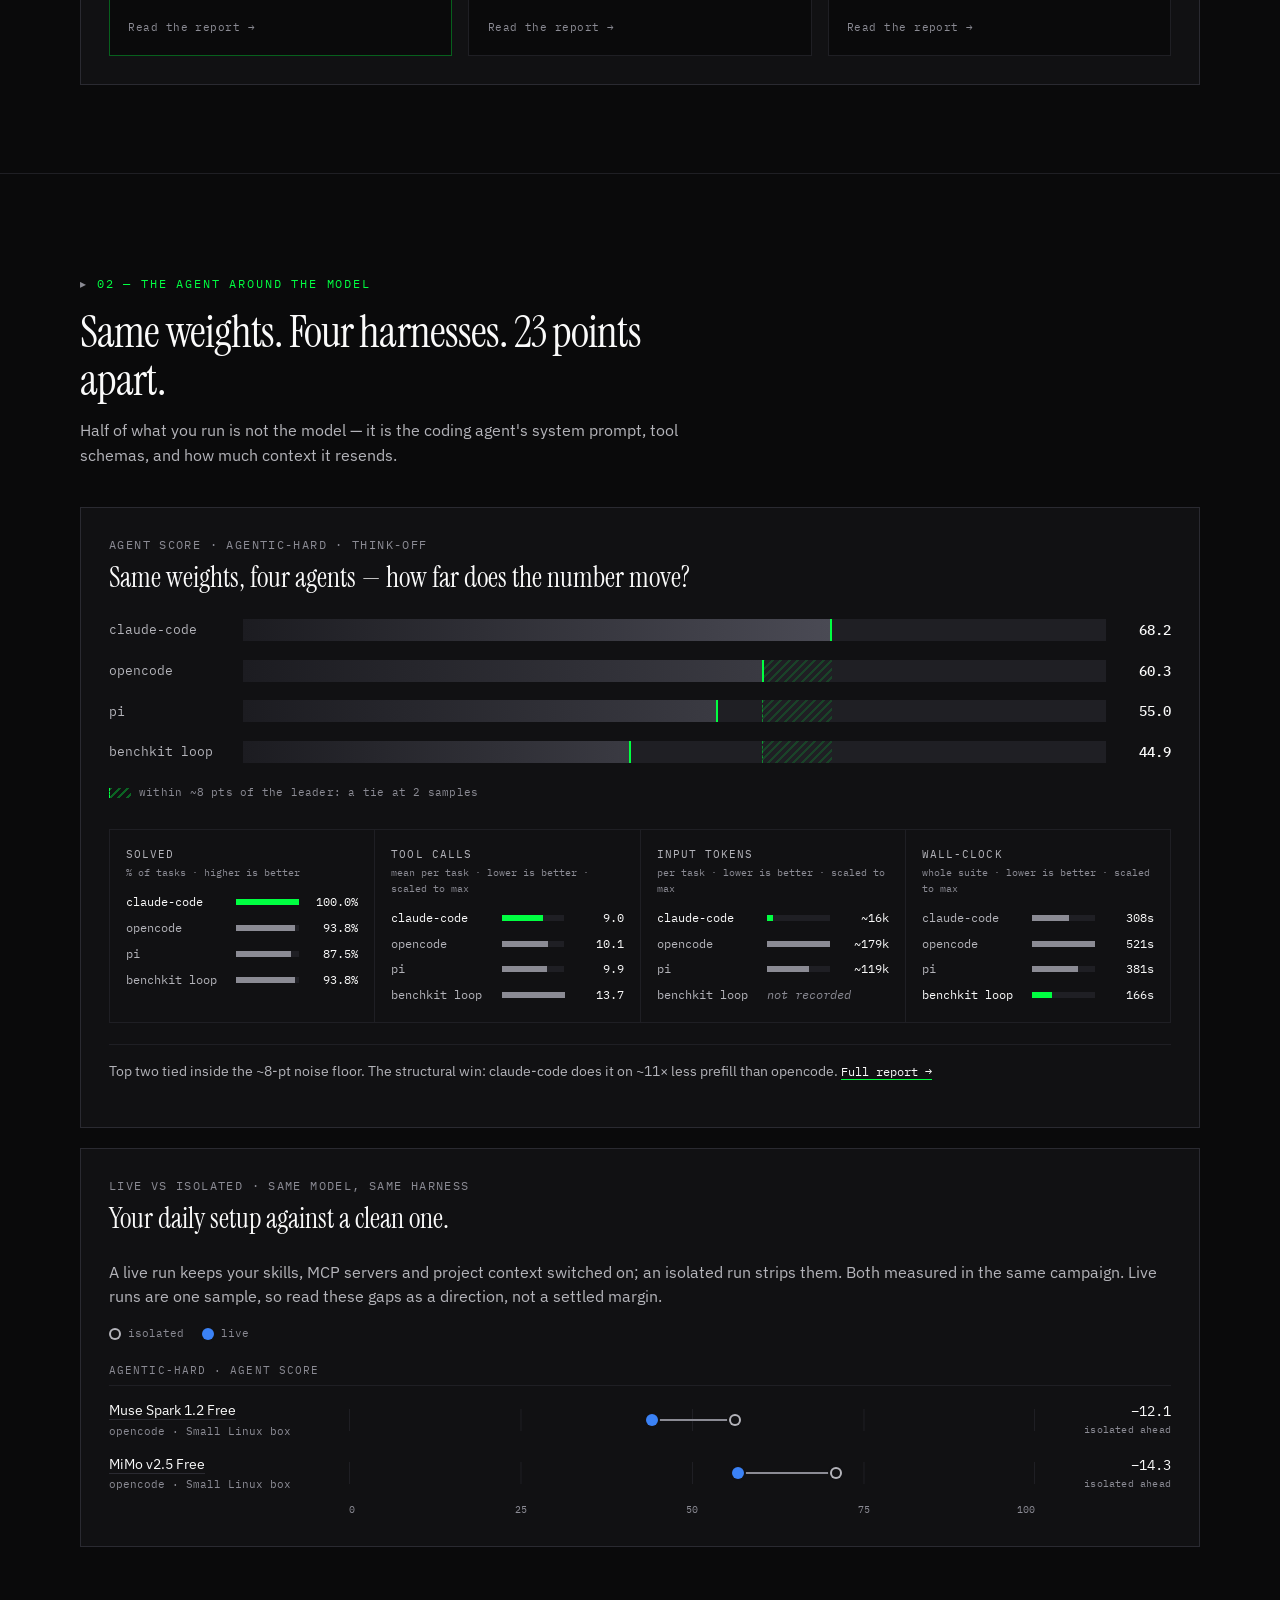
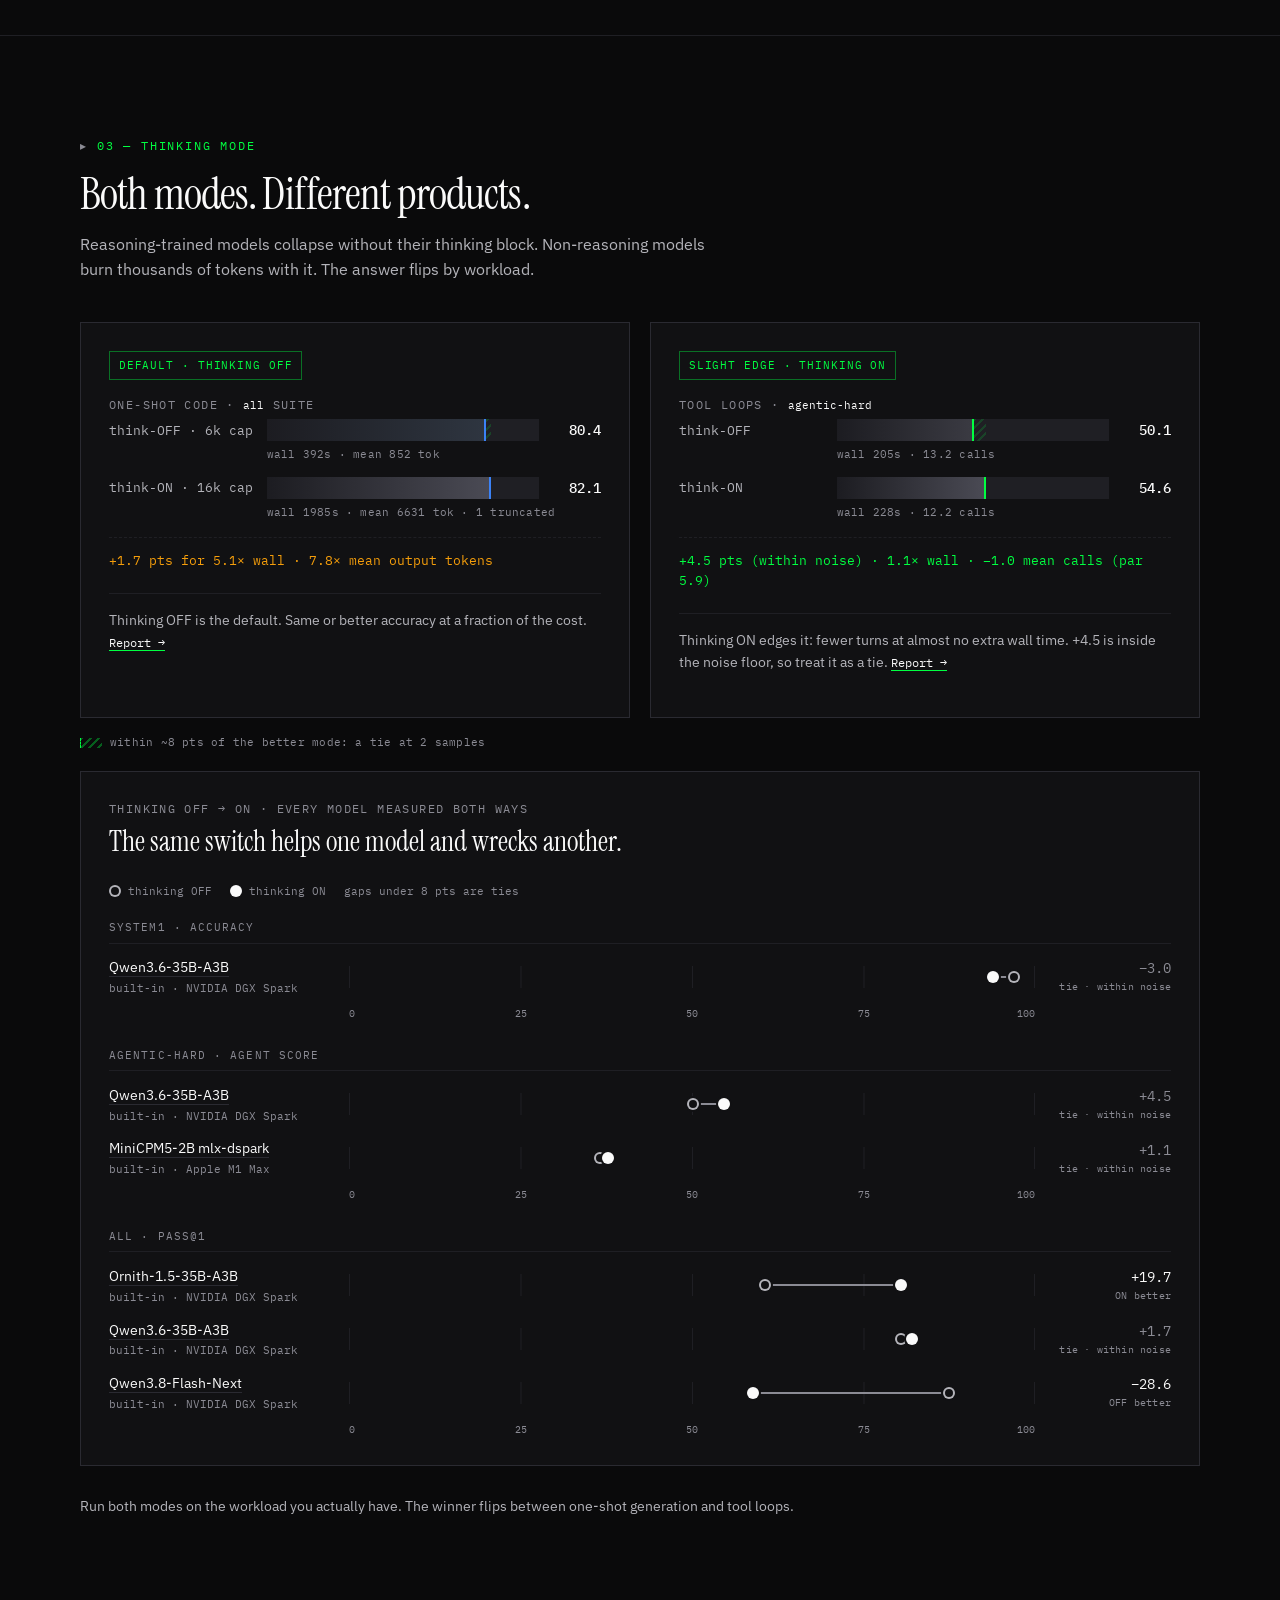
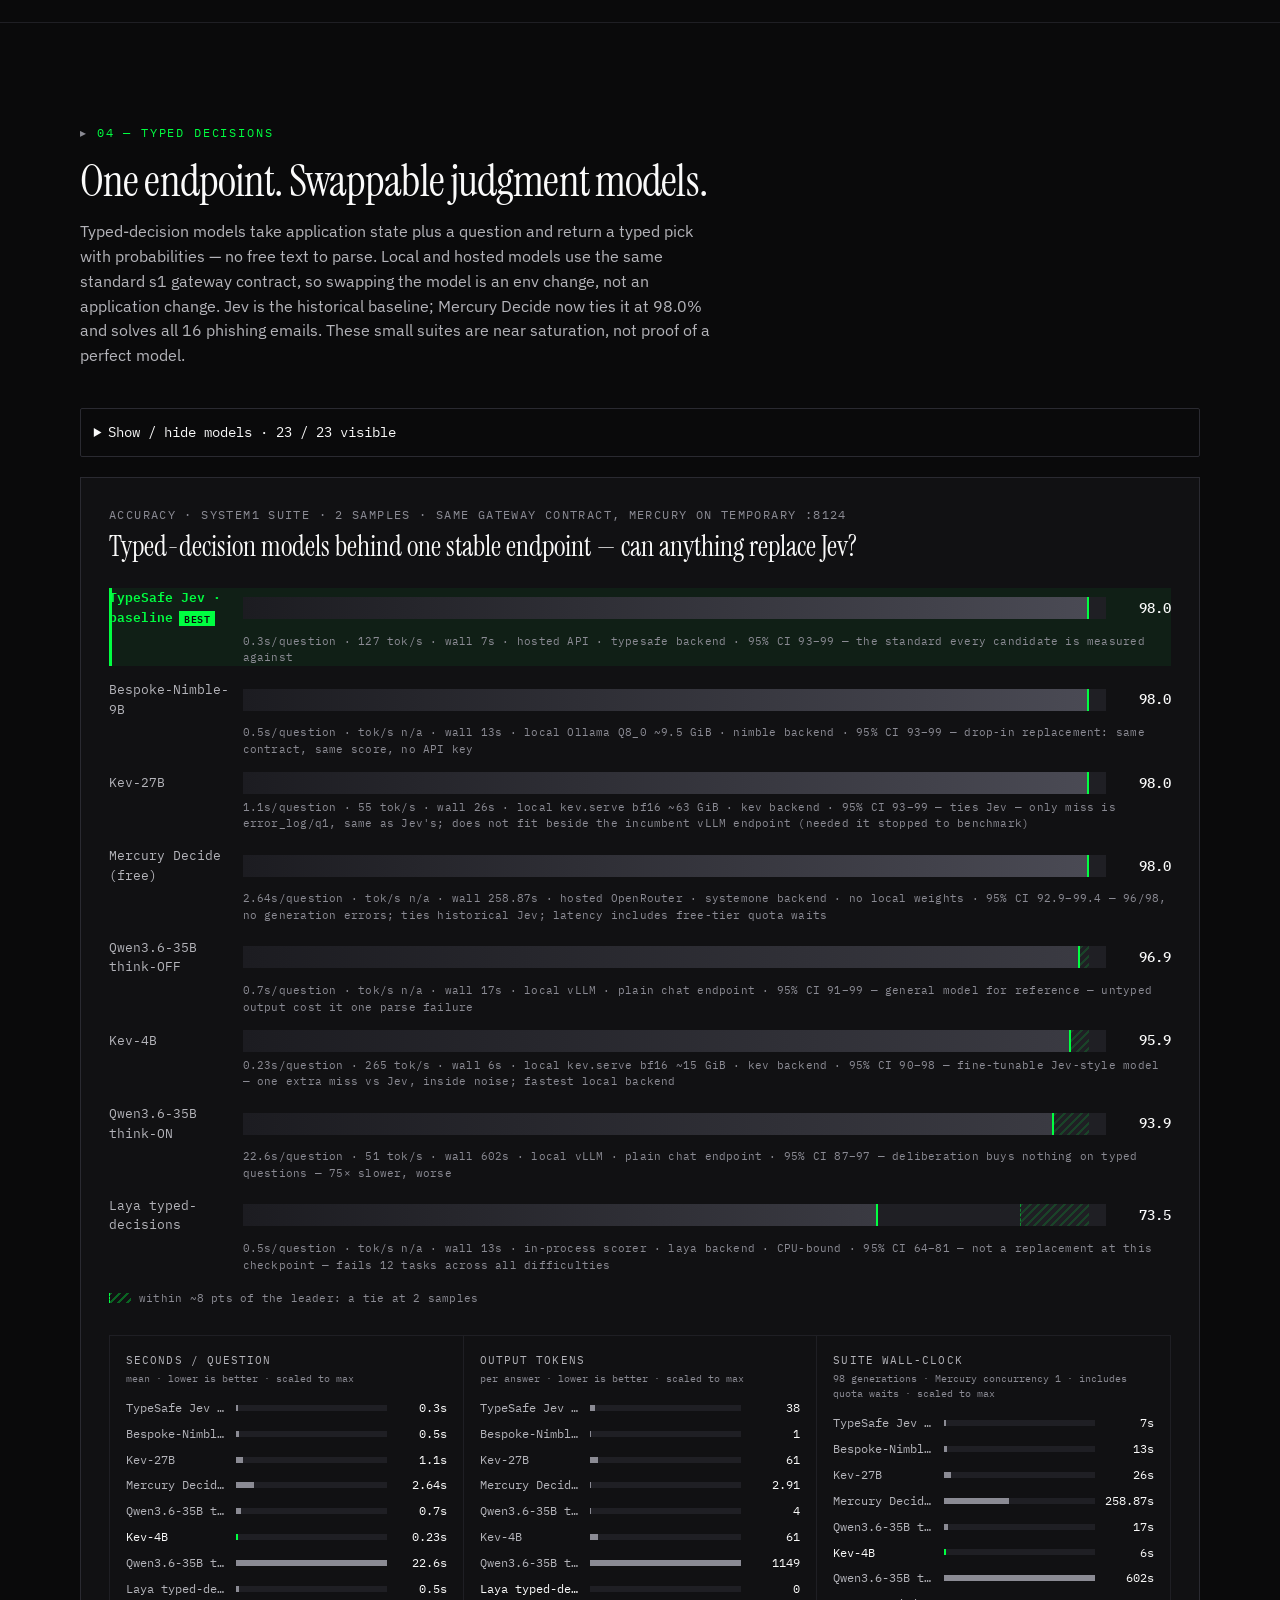
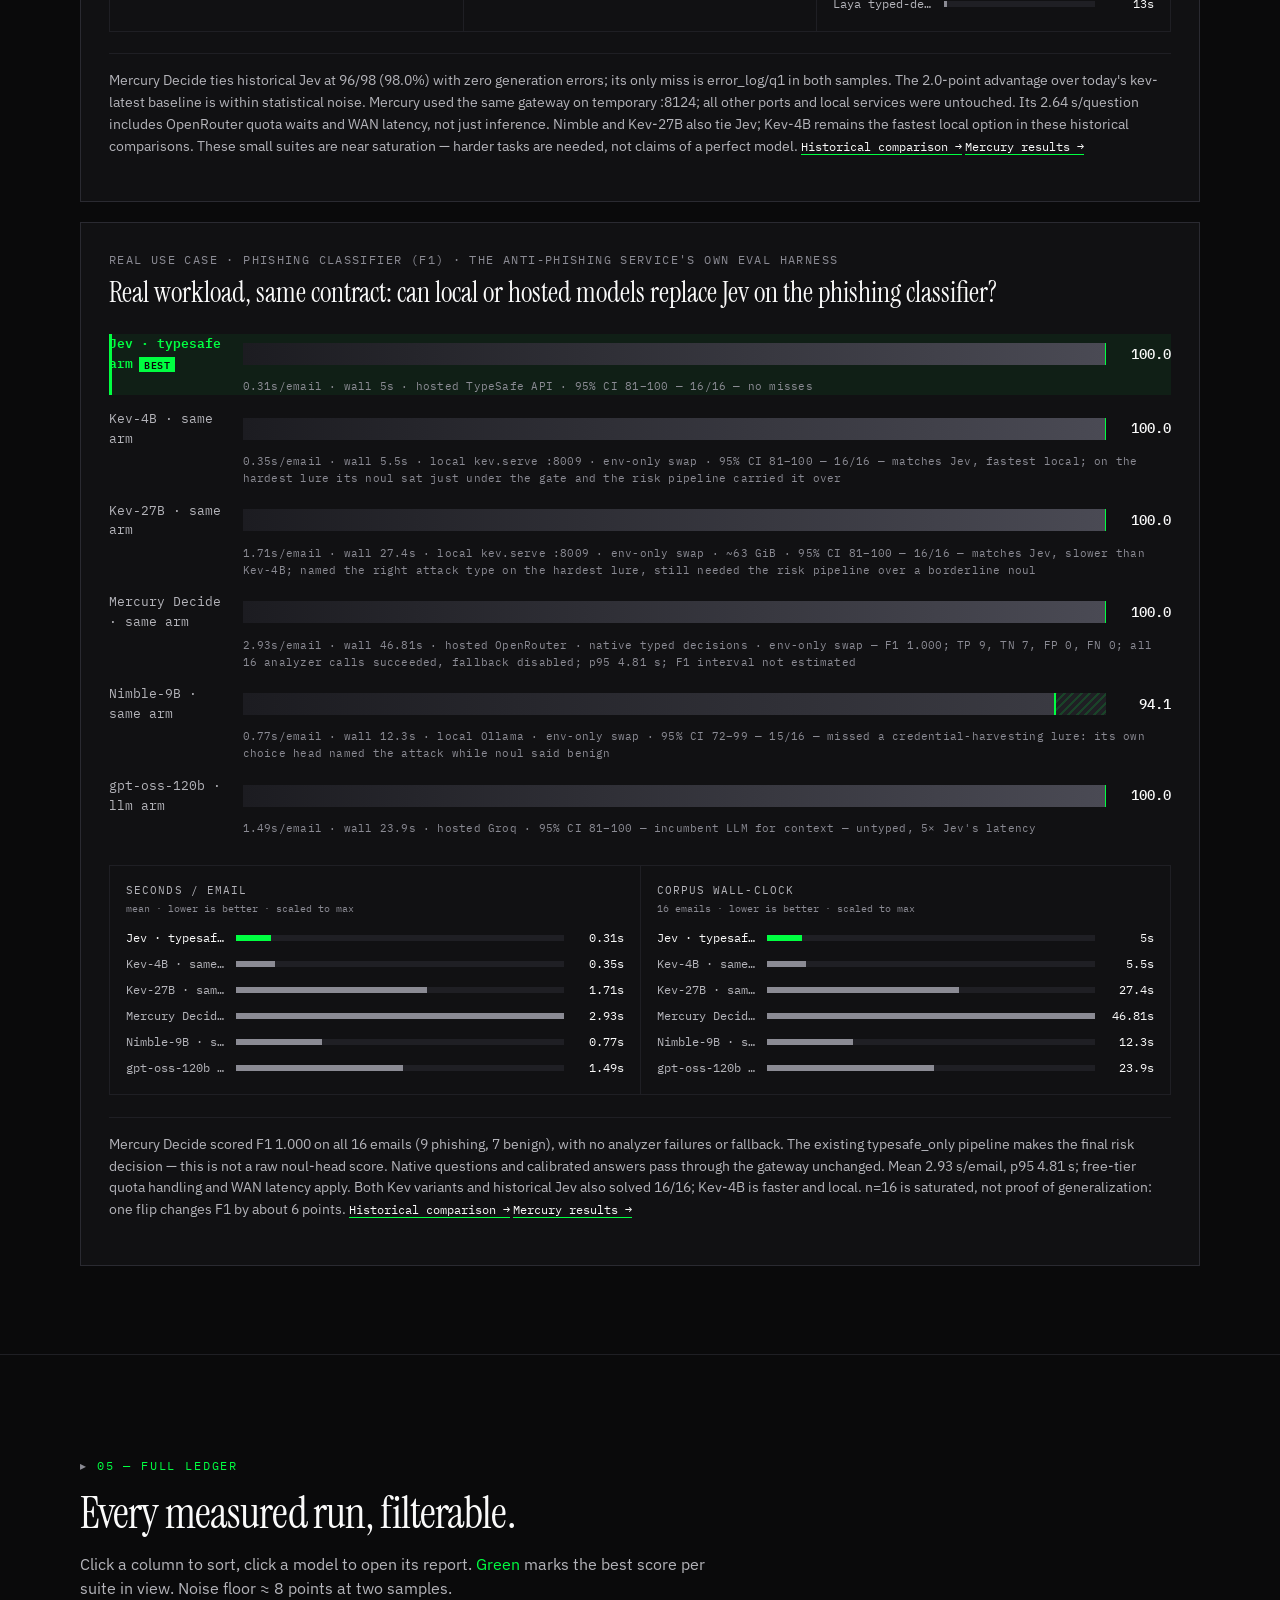
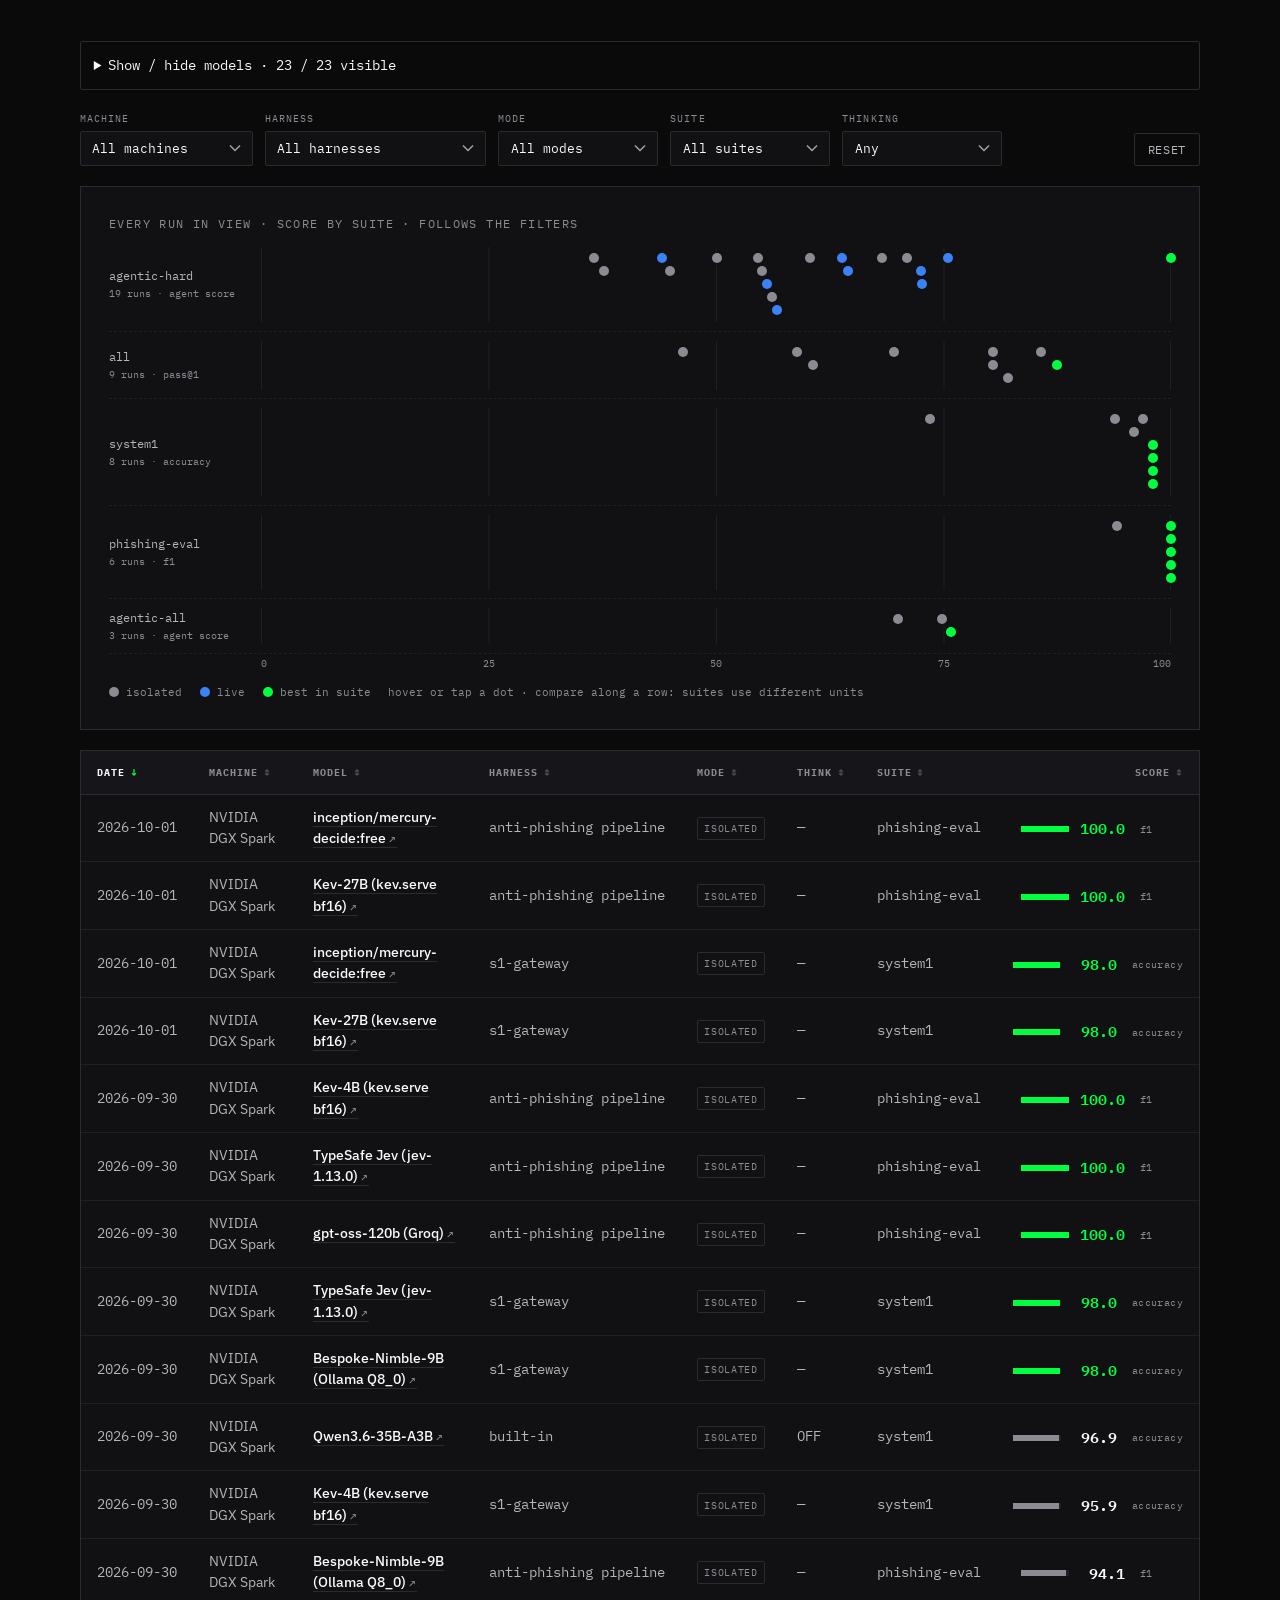
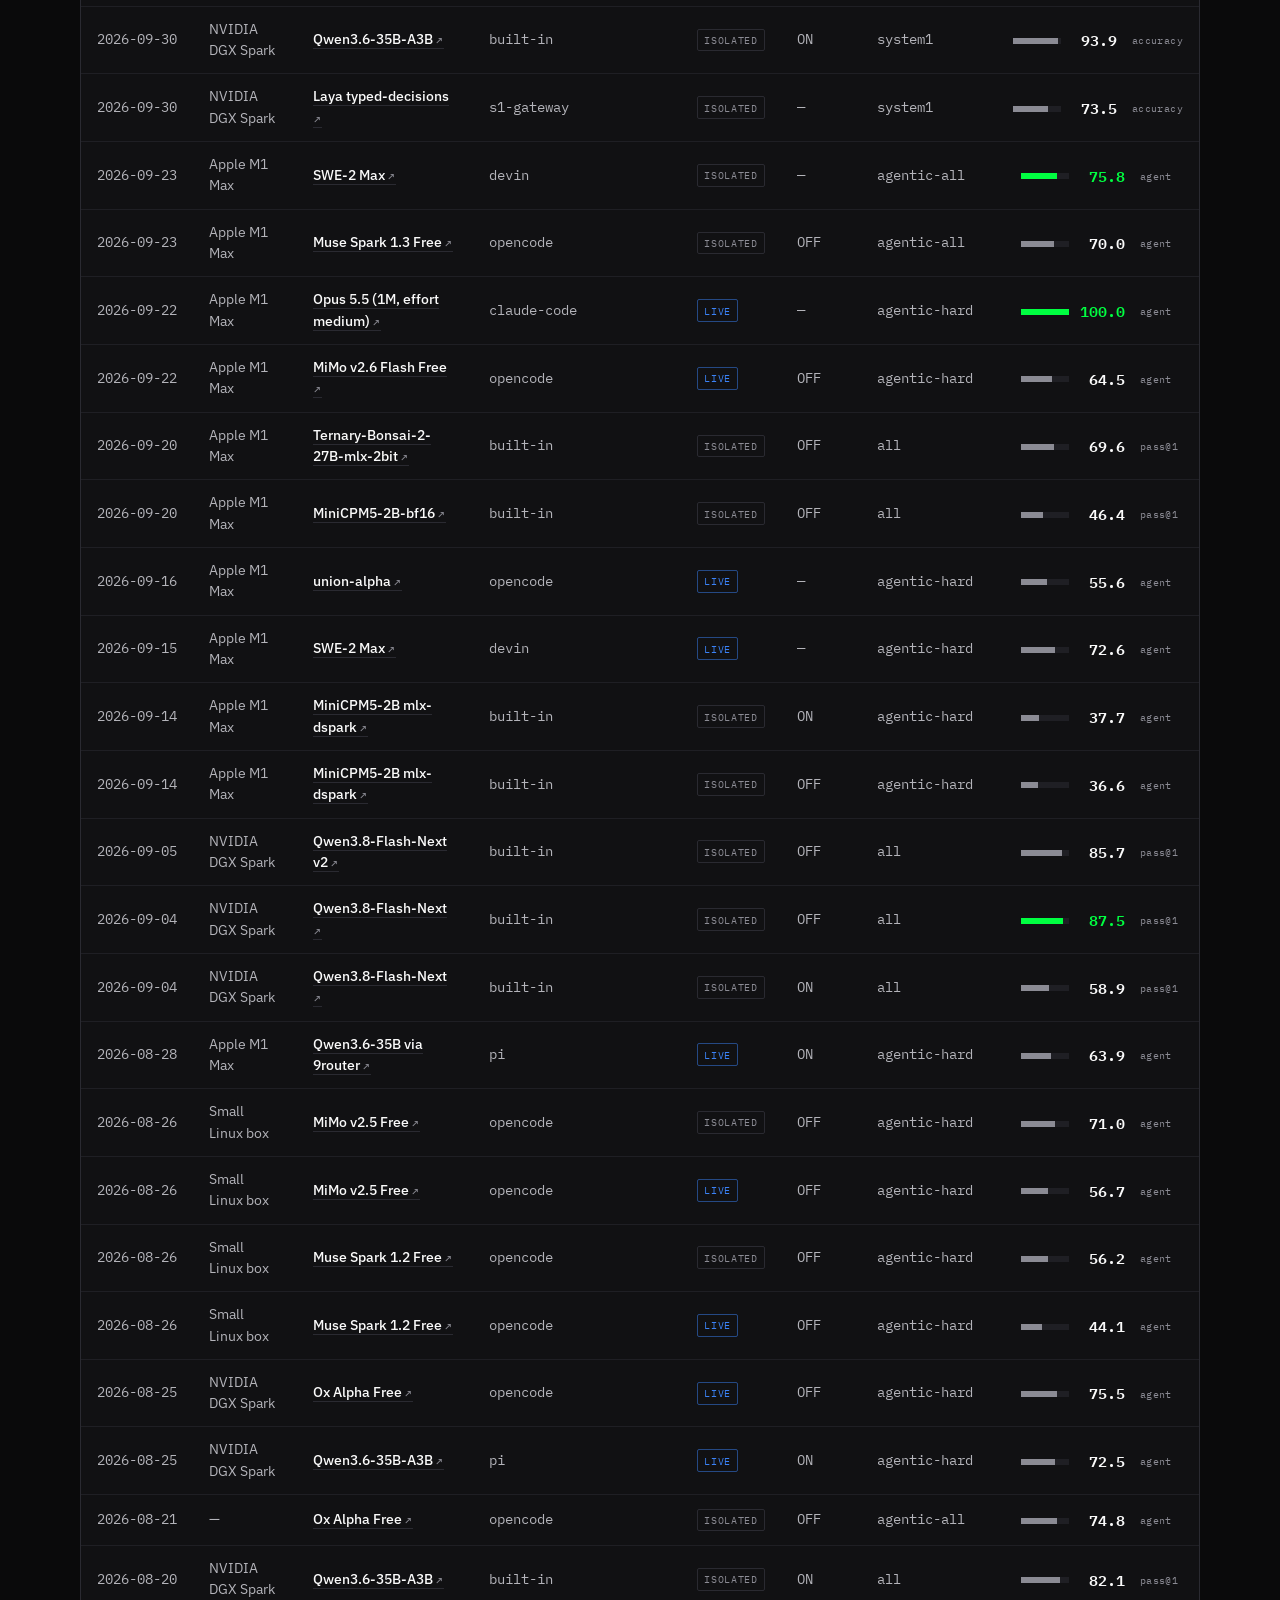
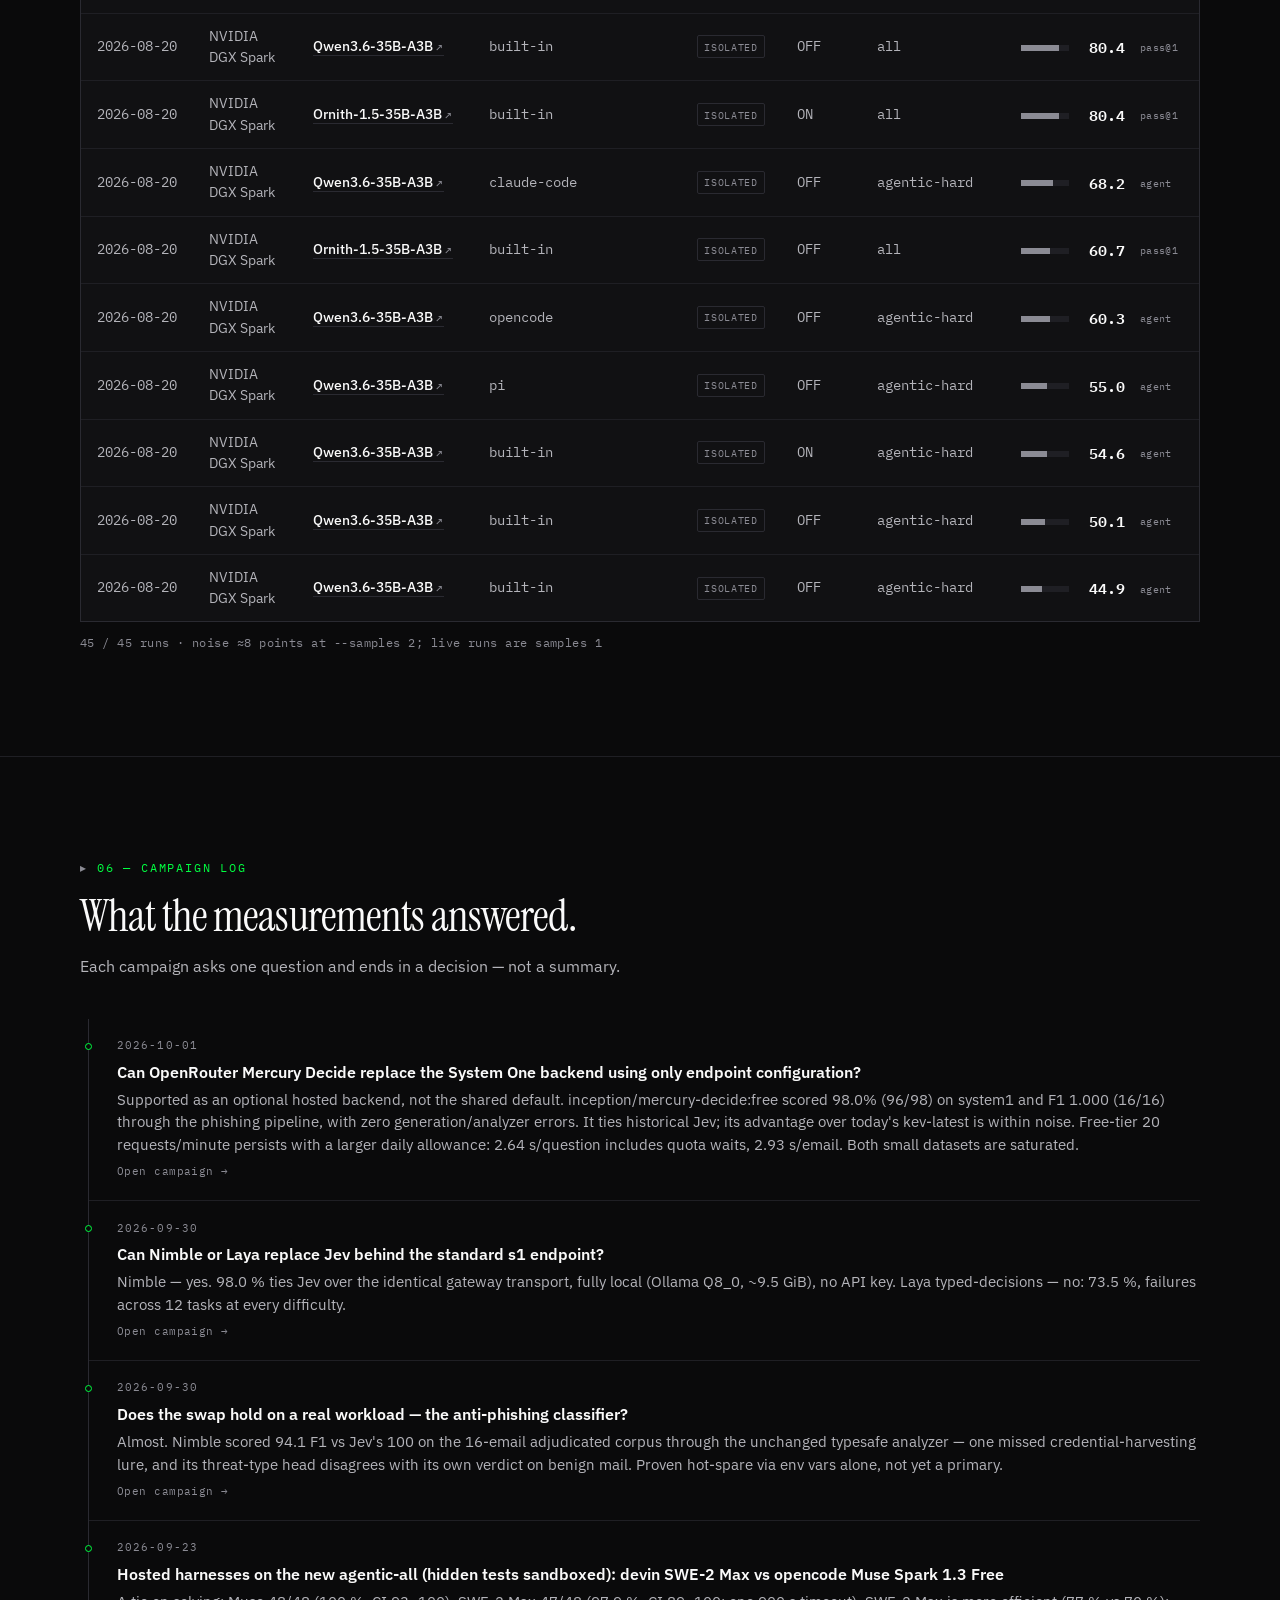
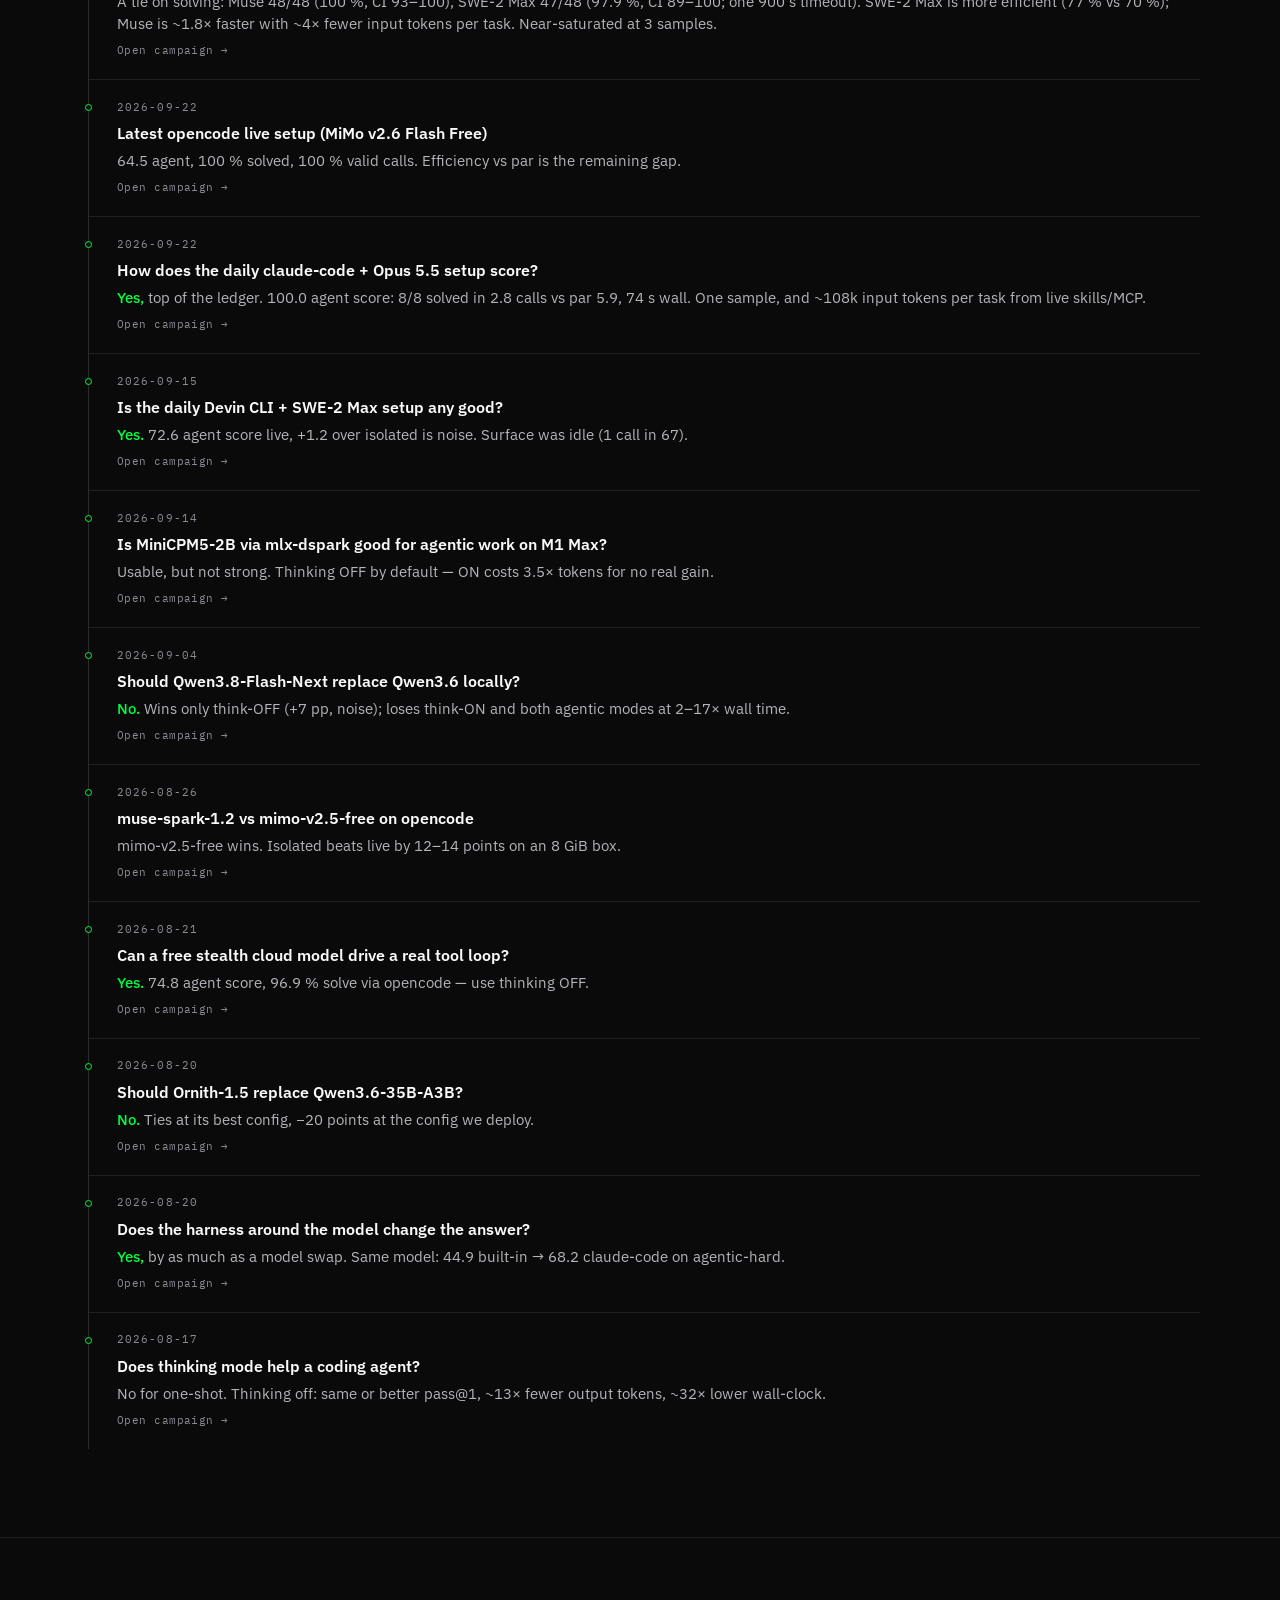
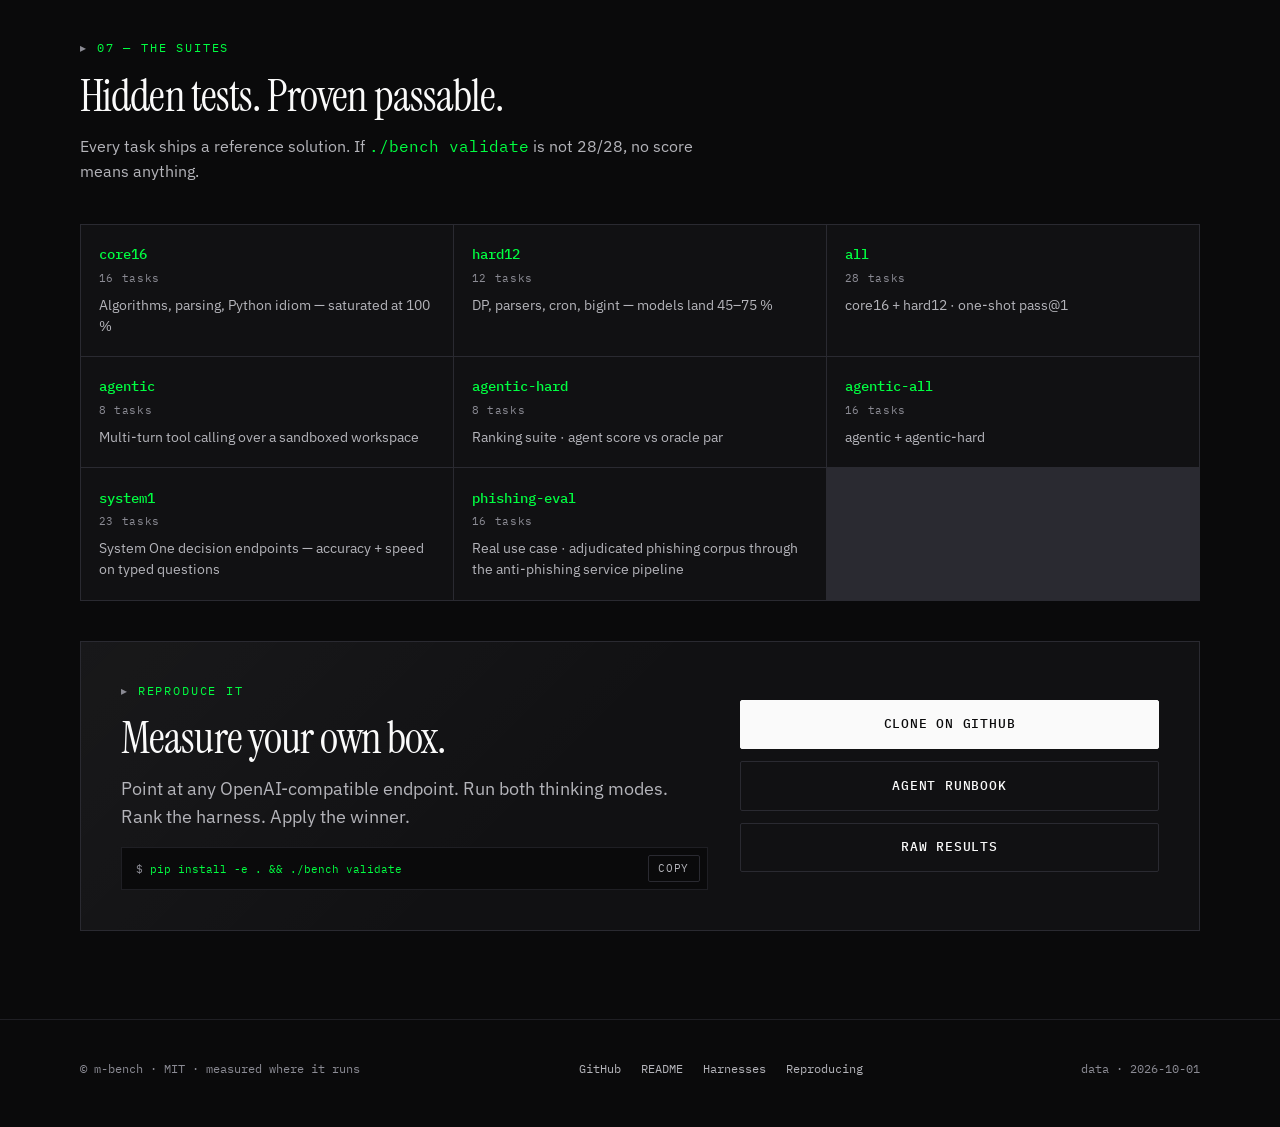
==== commit f6c8f5b2: "feat(docs): show tok/s and highlight the best model on the system1 charts Each system1 row's meta li" ====
--- a/docs/index.html
+++ b/docs/index.html
@@ -346,6 +346,14 @@
     }
     .bar-fill.alt { background: linear-gradient(90deg, #1C1C21, #2E3540); border-right-color: var(--info); }
     .bar-row.is-lead .bar-fill { background: linear-gradient(90deg, #1C1C21, #4A4A54); }
+    /* the one current best: top score, ties broken by seconds/question */
+    .bar-row.is-best { background: rgba(0,255,65,0.06); box-shadow: inset 3px 0 0 var(--volt); }
+    .bar-row.is-best .bar-label { color: var(--volt); font-weight: 600; }
+    .best-tag {
+      display: inline-block; margin-left: 0.4rem; padding: 0 0.3rem;
+      font-family: var(--font-mono); font-size: 0.6rem; letter-spacing: 0.06em;
+      color: #0A0A0B; background: var(--volt); vertical-align: middle;
+    }
     /* hatched band = within the ~8-pt noise floor of the leader */
     .noise-band {
       position: absolute; top: 0; bottom: 0; left: var(--from); width: var(--span);
@@ -1153,8 +1161,8 @@
       function barRow(o) {
         const from = Math.max(0, o.lead - NOISE);
         return `
-          <div class="bar-row${o.isLead ? " is-lead" : ""}" role="listitem" aria-label="${esc(o.label)}: ${esc(o.value)}. ${esc(o.meta)}">
-            <span class="bar-label" aria-hidden="true">${esc(o.label)}</span>
+          <div class="bar-row${o.isLead ? " is-lead" : ""}${o.isBest ? " is-best" : ""}" role="listitem" aria-label="${esc(o.label)}${o.isBest ? " (current best)" : ""}: ${esc(o.value)}. ${esc(o.meta)}">
+            <span class="bar-label" aria-hidden="true">${esc(o.label)}${o.isBest ? '<span class="best-tag">BEST</span>' : ""}</span>
             <div class="bar-track" aria-hidden="true">
               <span class="noise-band" style="--from:${from}%;--span:${o.lead - from}%"></span>
               <div class="bar-fill${o.alt ? " alt" : ""}" style="--w:${o.value}%;--d:${o.i * 0.08}s"></div>
@@ -1409,15 +1417,22 @@
       }
 
       /* —— system one: typed-decision models behind the standard endpoint —— */
+      // solve rate ranks; seconds/question only breaks exact ties
+      const bestOf = (rows) => rows.reduce((b, r) =>
+        !b || r.score > b.score || (r.score === b.score && r.secPerQ < b.secPerQ) ? r : b, null);
       function renderSystemOne() {
         const s = data.systemOne;
         if (!s) return;
         $("#s1-question").textContent = s.question;
         const rows = s.rows.filter(modelVisible);
         const lead = Math.max(...rows.map((r) => r.score));
+        // tok/s only means generation speed when the answer is real model output;
+        // near-empty answers (0–4 tok) measure fixed latency, so show n/a.
+        const best = bestOf(rows);
+        const tokPerSec = (r) => (r.outTok >= 10 && r.secPerQ > 0 ? Math.round(r.outTok / r.secPerQ) + " tok/s" : "tok/s n/a");
         $("#s1-bars").innerHTML = rows.length ? rows.map((r, i) => barRow({
-          i, lead, isLead: r.score === lead, label: r.model, value: r.score.toFixed(1),
-          meta: `${r.secPerQ}s/question · wall ${r.wall}s · ${r.serving} · 95% CI ${r.ci} — ${r.note}`,
+          i, lead, isLead: r.score === lead, isBest: r === best, label: r.model, value: r.score.toFixed(1),
+          meta: `${r.secPerQ}s/question · ${tokPerSec(r)} · wall ${r.wall}s · ${r.serving} · 95% CI ${r.ci} — ${r.note}`,
         })).join("") : '<p class="chart-note">No models selected. Use Show all above to restore comparisons.</p>';
         paintMultiples($("#s1-multiples"), rows, [
           { title: "Seconds / question", sub: "mean · lower is better", get: (r) => r.secPerQ, fmt: (v) => v + "s" },
@@ -1434,8 +1449,9 @@
           $("#s1r-question").textContent = r.question;
           const realRows = r.rows.filter(modelVisible);
           const rLead = Math.max(...realRows.map((x) => x.score));
+          const rBest = bestOf(realRows);
           $("#s1r-bars").innerHTML = realRows.length ? realRows.map((x, i) => barRow({
-            i, lead: rLead, isLead: x.score === rLead, label: x.model, value: x.score.toFixed(1),
+            i, lead: rLead, isLead: x.score === rLead, isBest: x === rBest, label: x.model, value: x.score.toFixed(1),
             meta: `${x.secPerQ}s/email · wall ${x.wall}s · ${x.serving}` +
               (x.ci ? ` · 95% CI ${x.ci}` : "") + ` — ${x.note}`,
           })).join("") : '<p class="chart-note">No models selected. Use Show all above to restore comparisons.</p>';
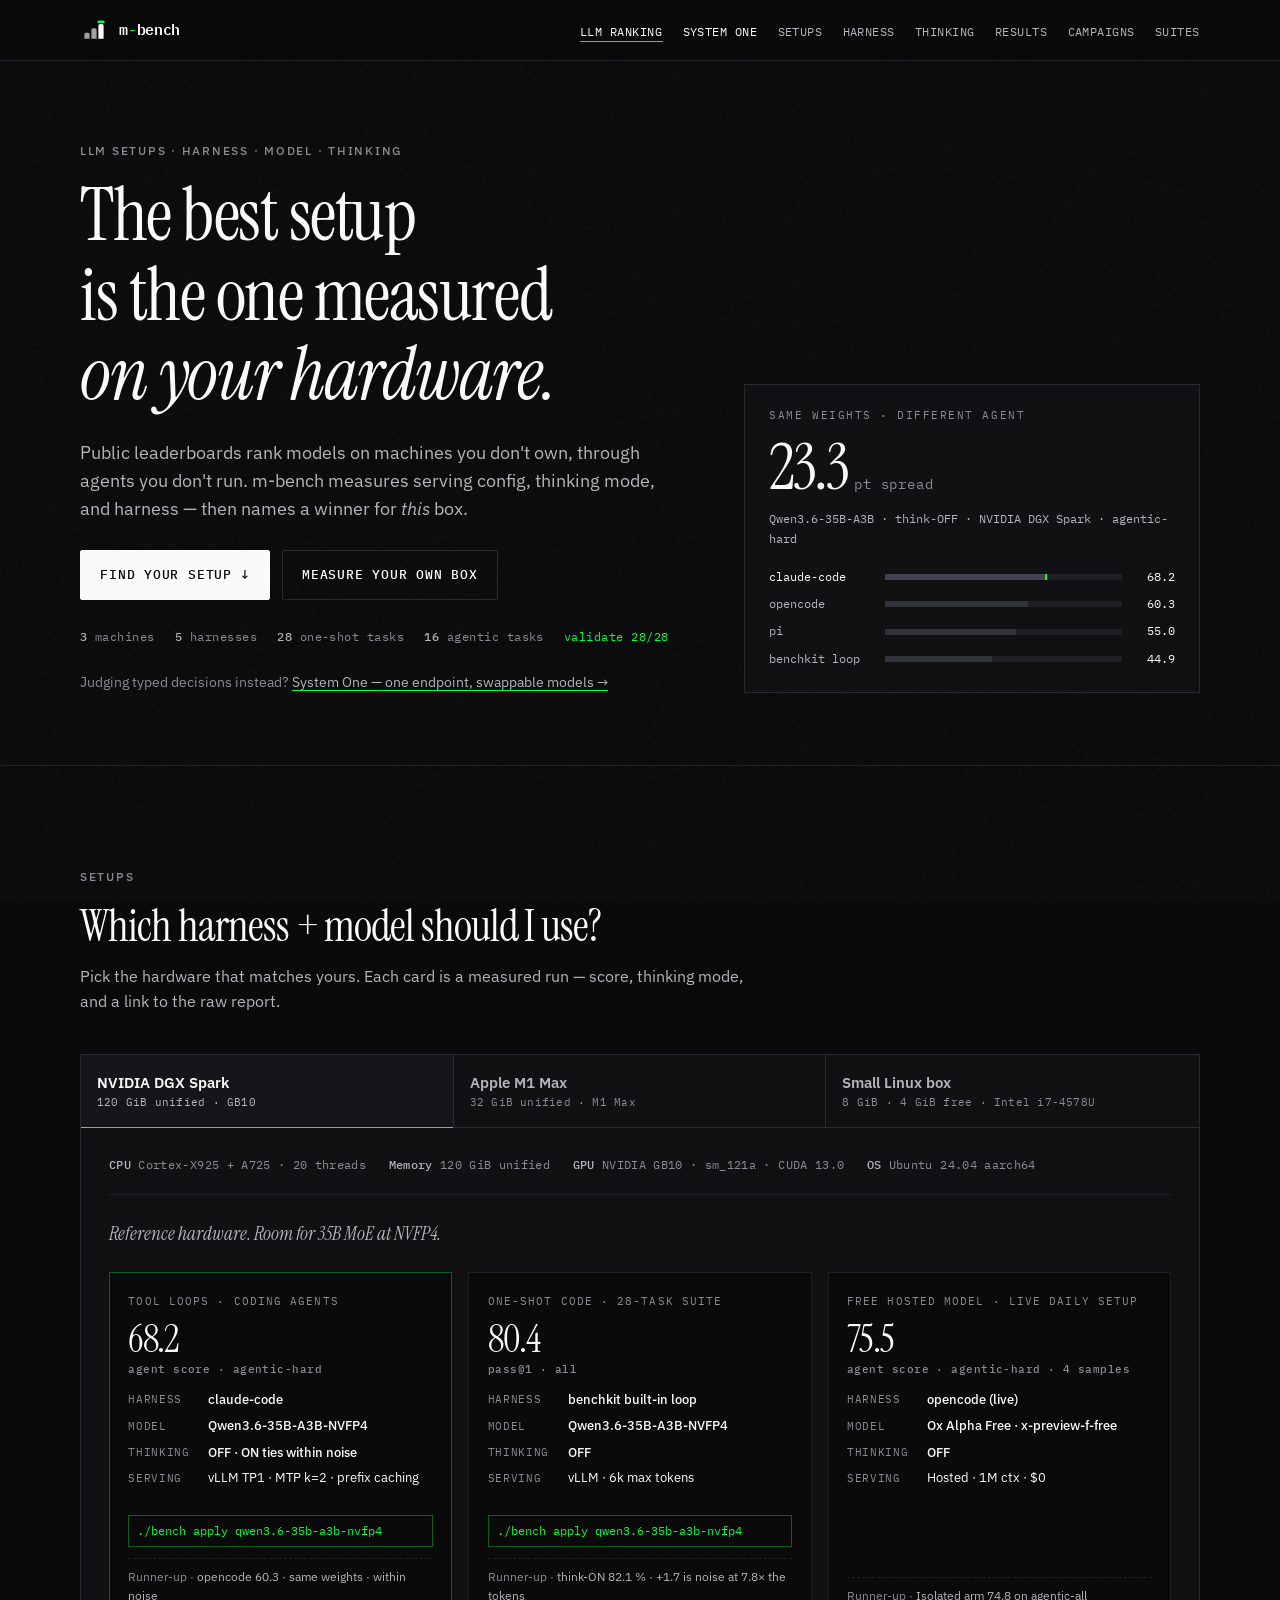
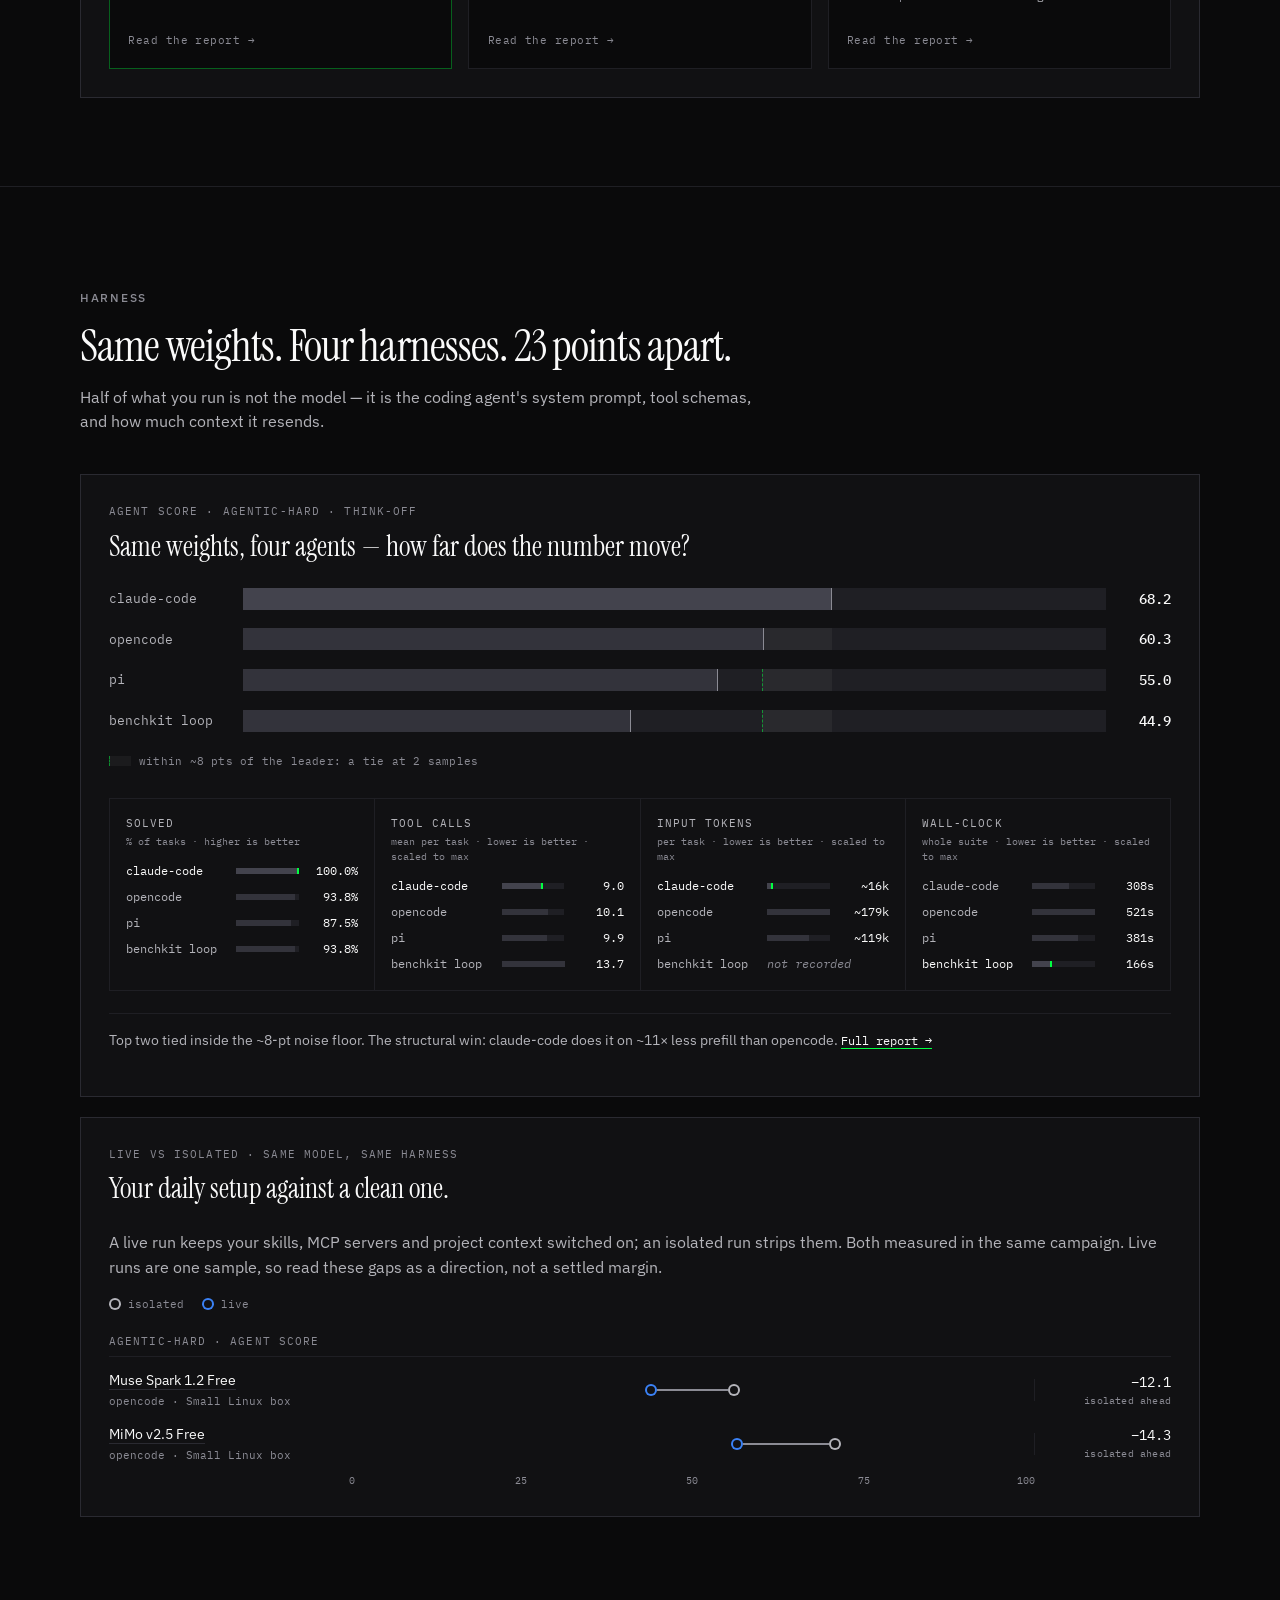
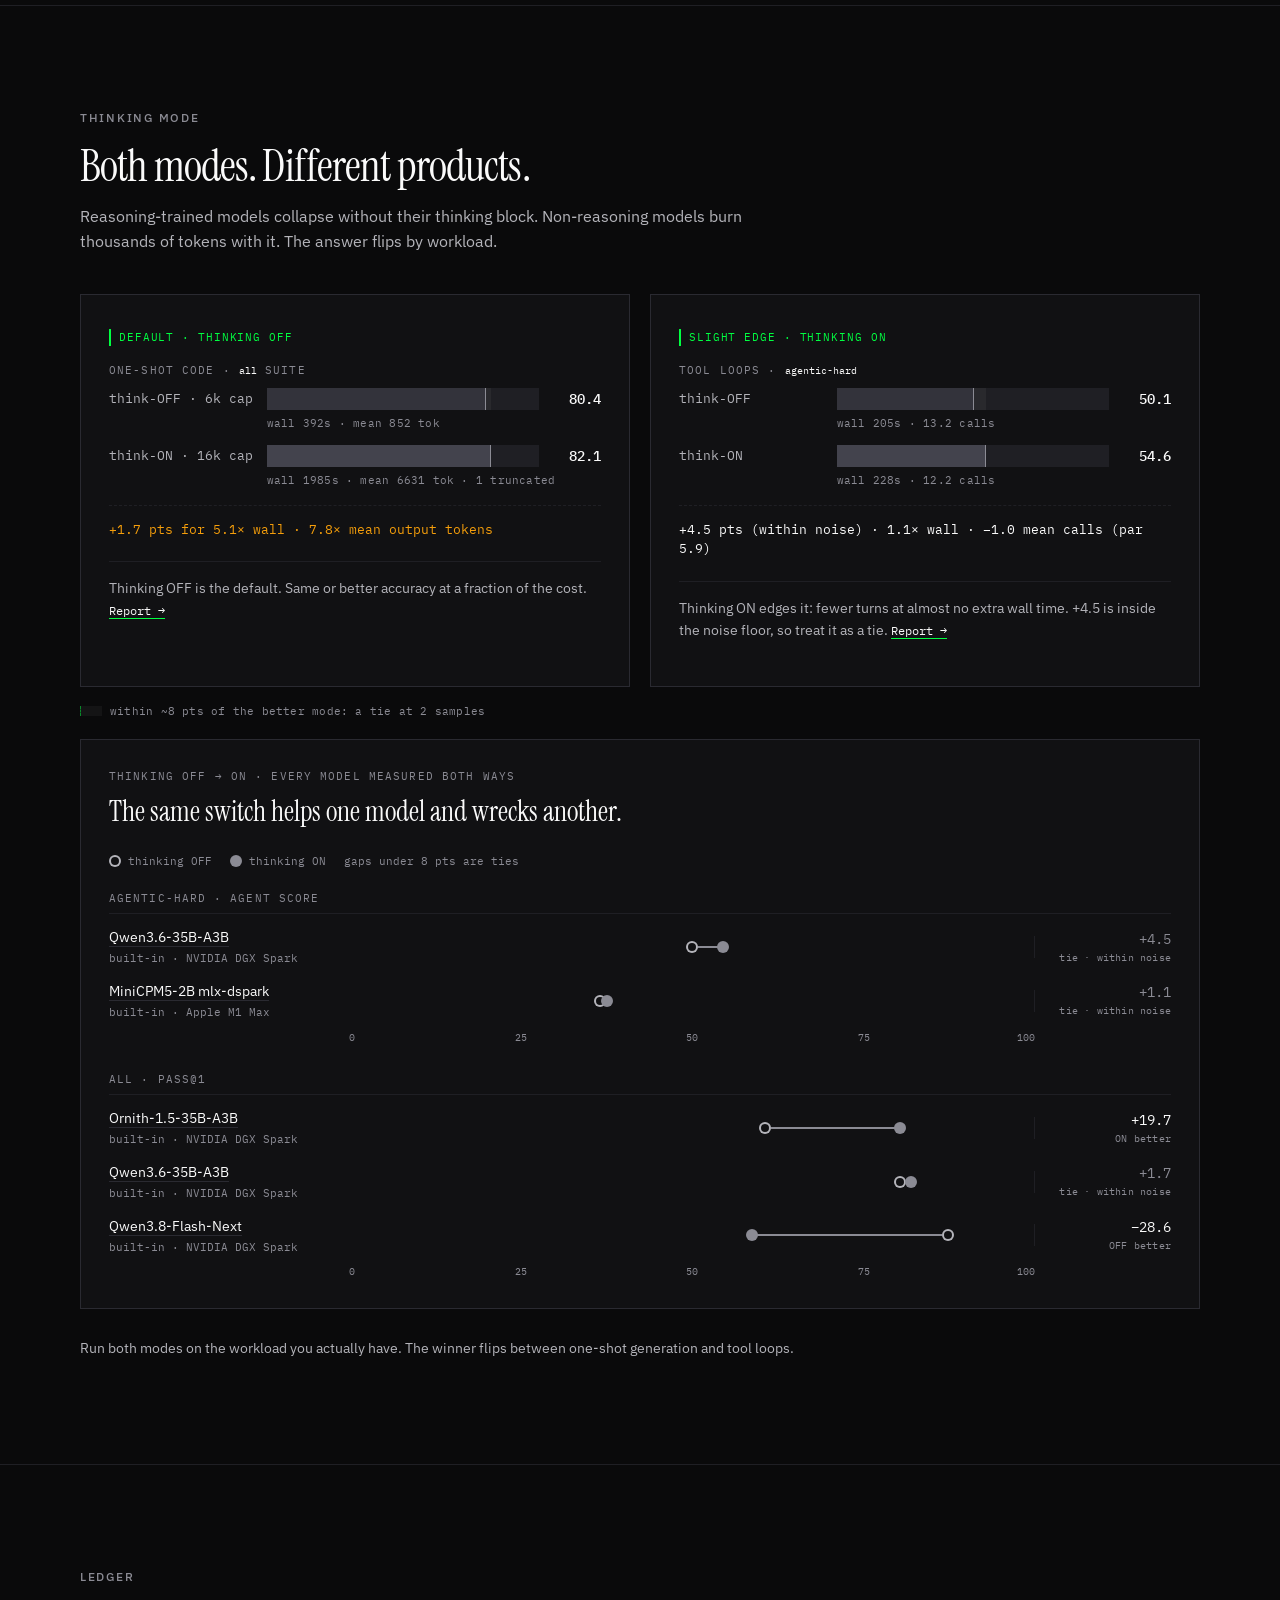
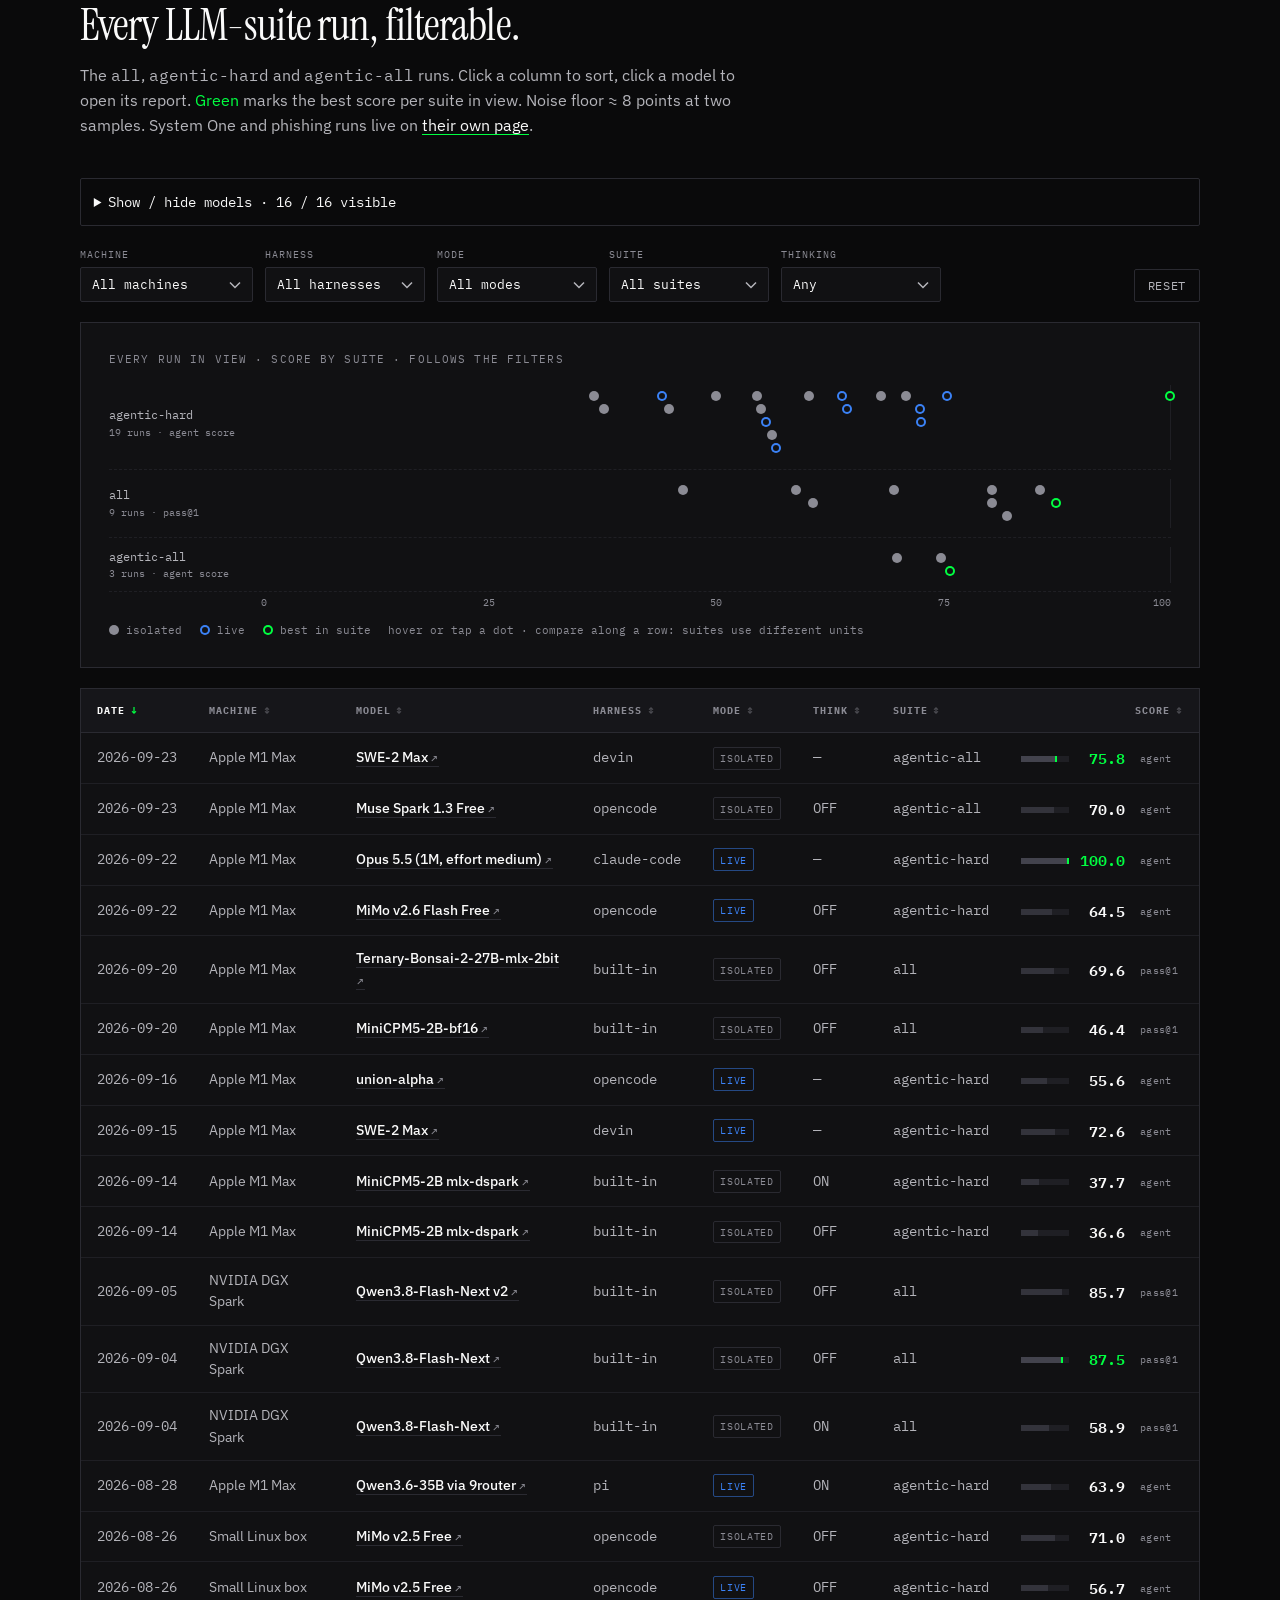
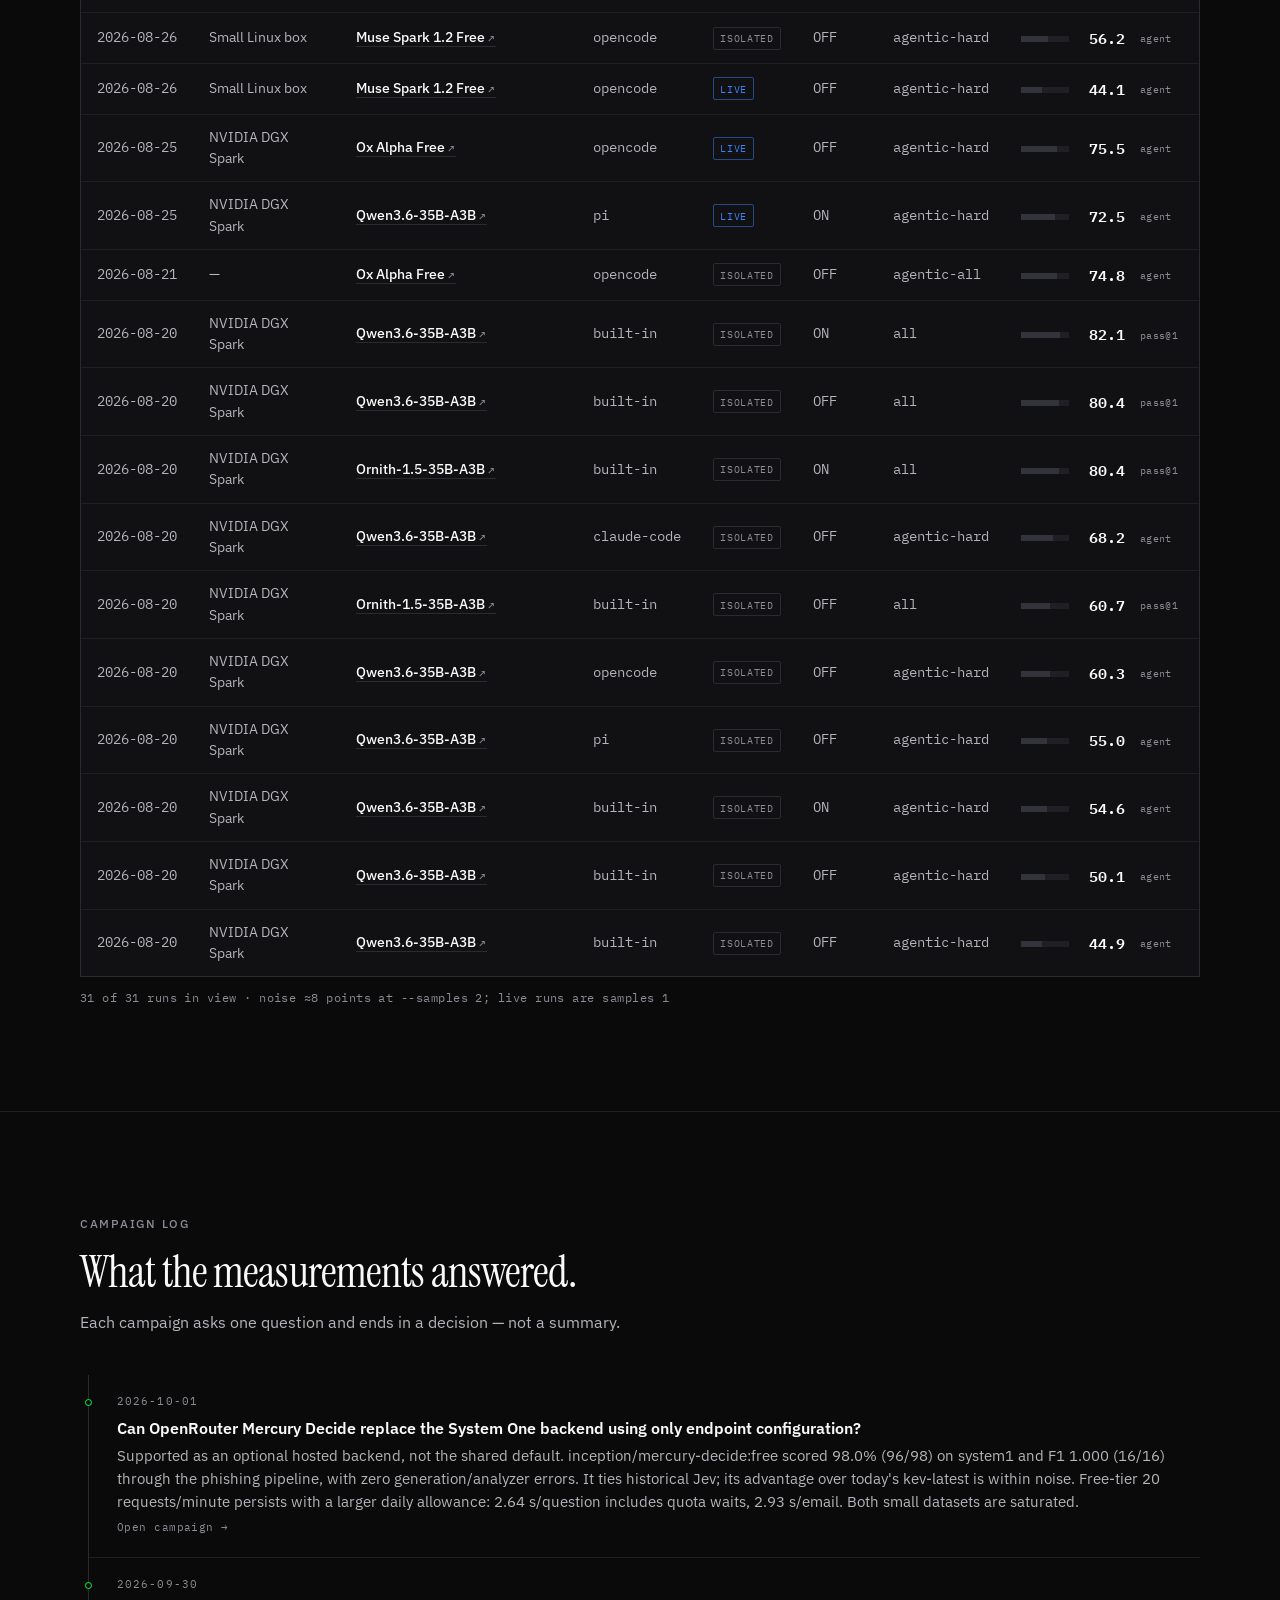
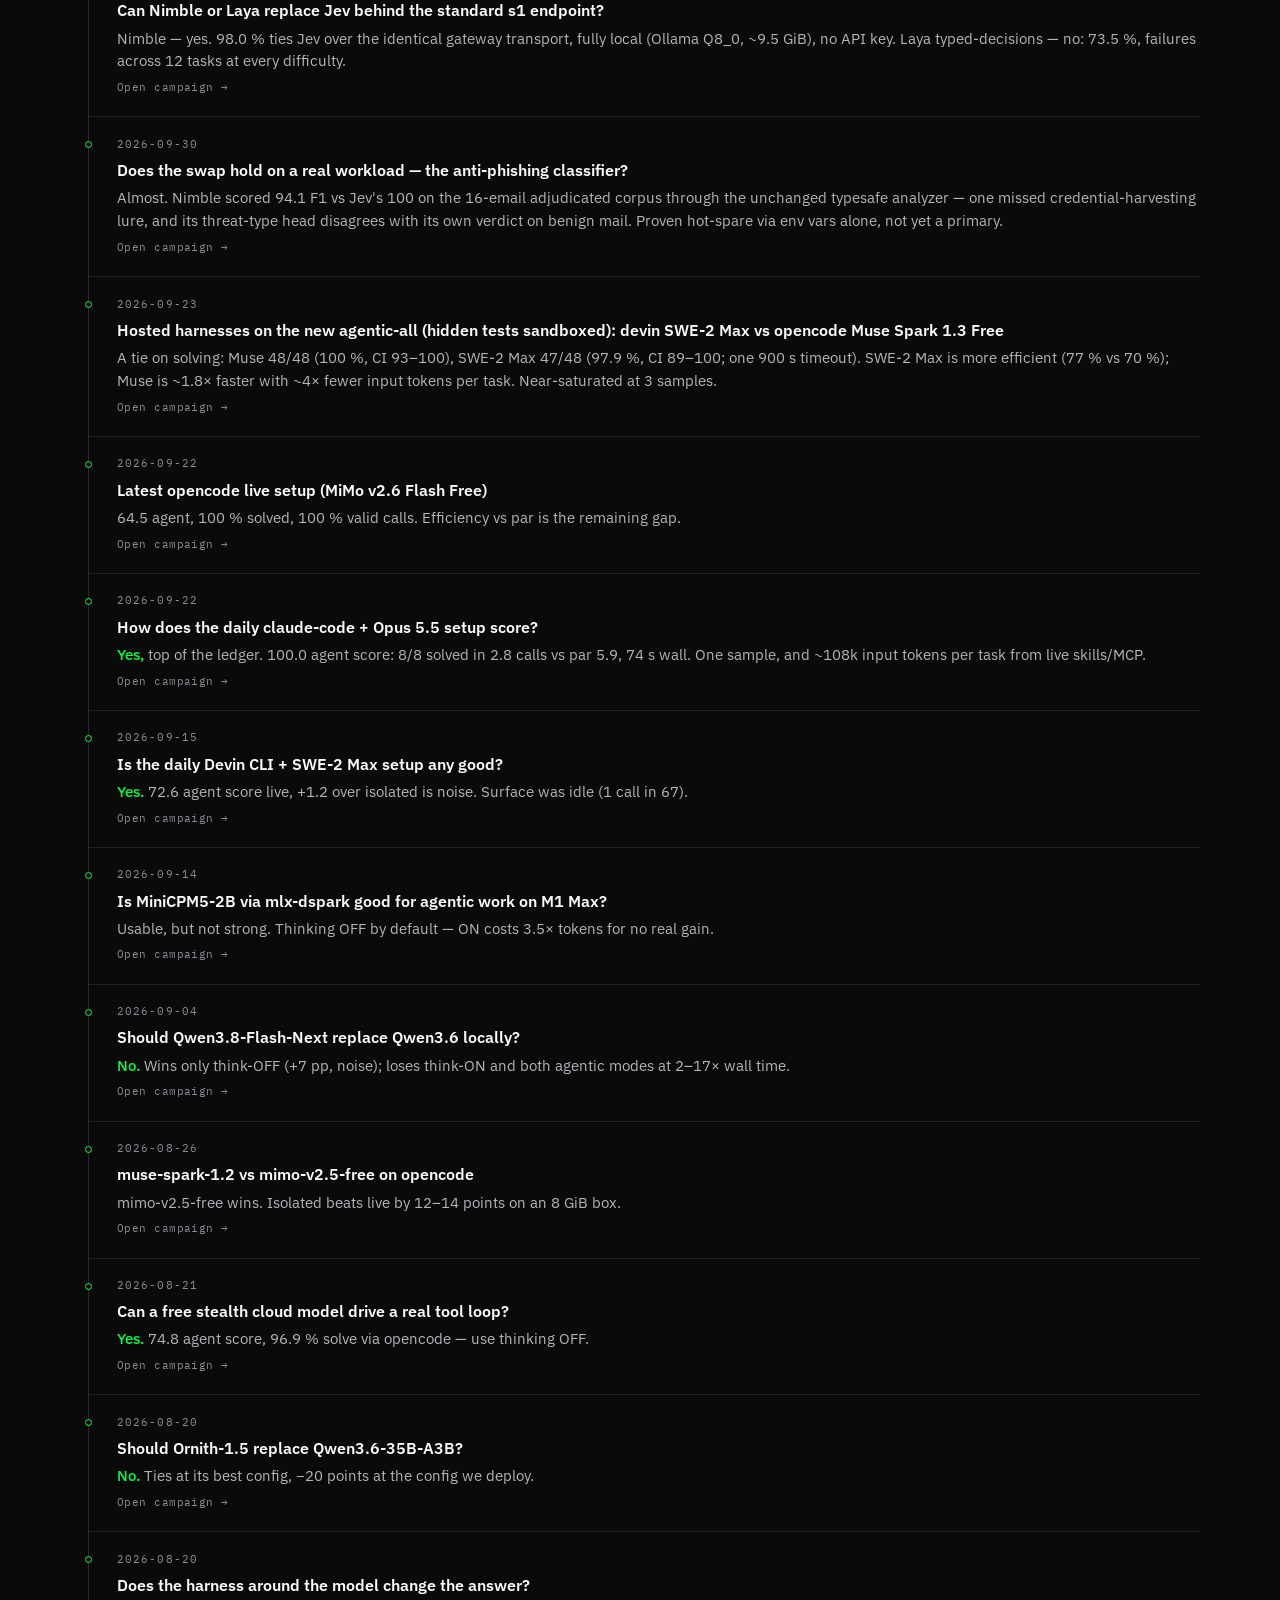
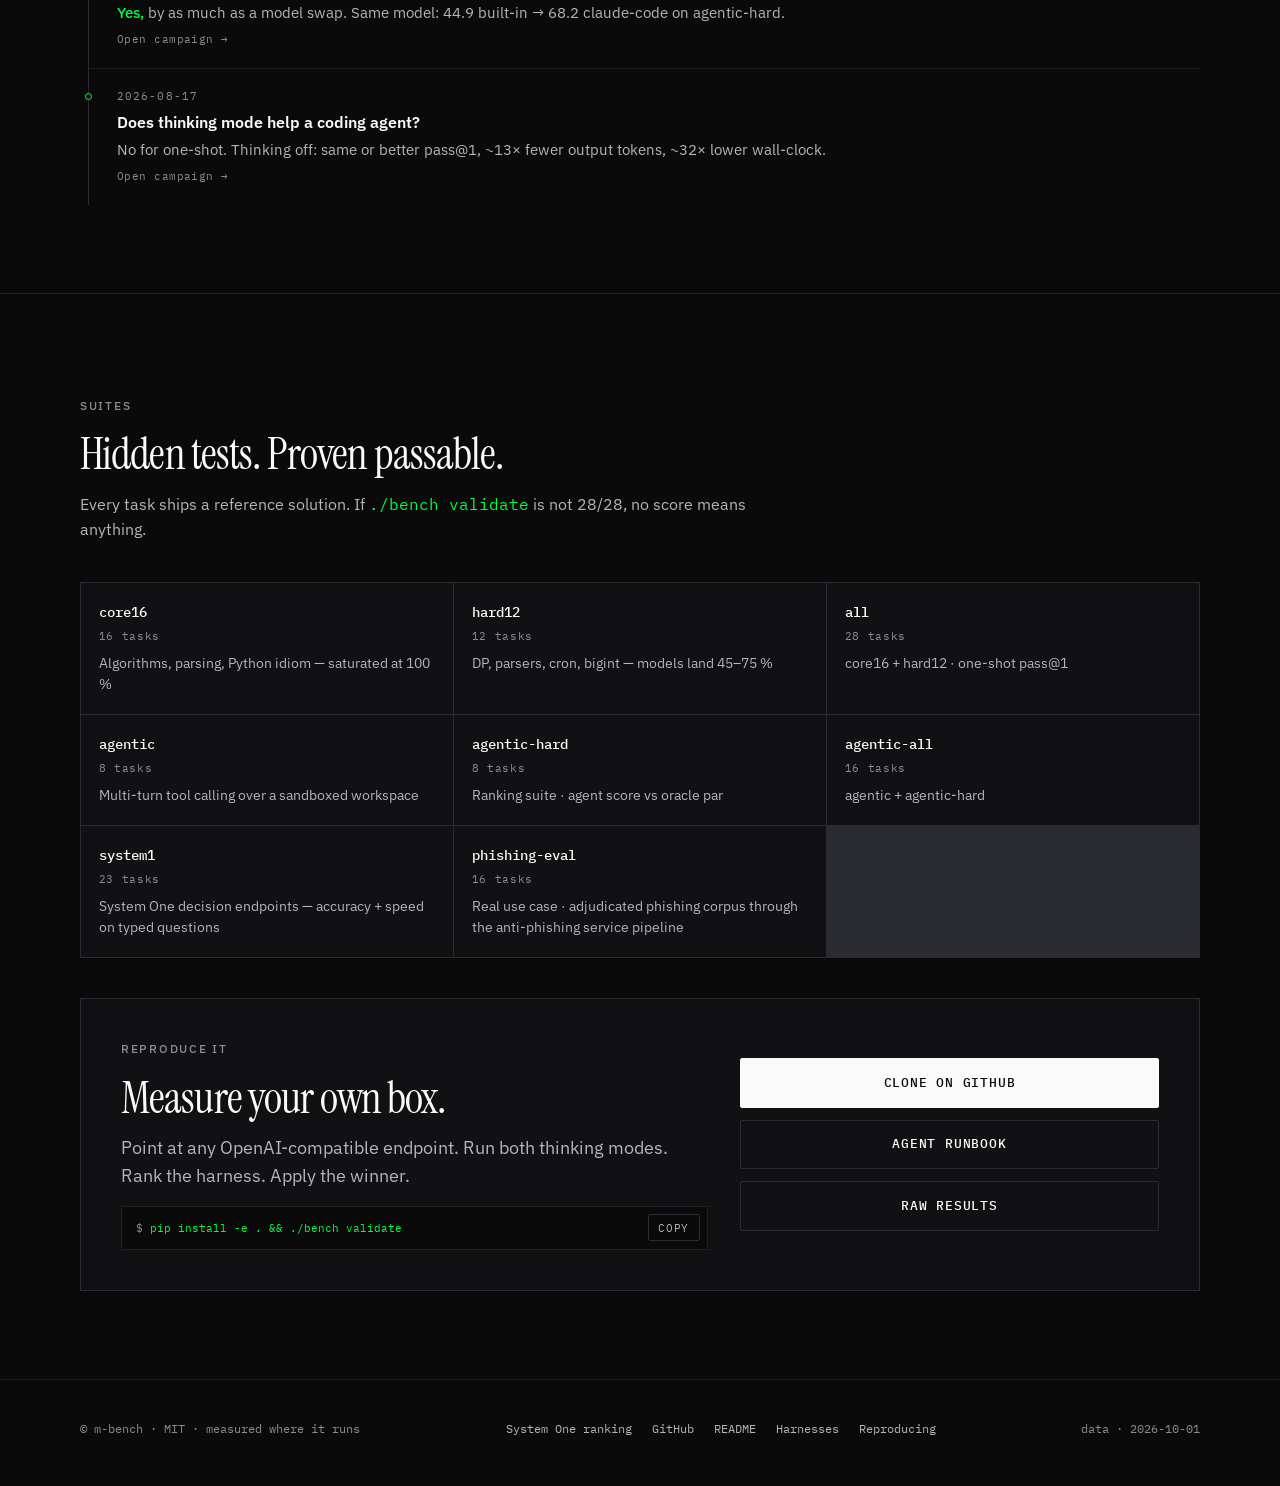
==== commit 1e470a15: "feat(docs): rebuild the landing page as the LLM benchmark page (#106) index.html is now a shell over" ====
--- a/docs/index.html
+++ b/docs/index.html
@@ -3,8 +3,8 @@
 <head>
   <meta charset="UTF-8" />
   <meta name="viewport" content="width=device-width, initial-scale=1" />
-  <meta name="description" content="m-bench — measured LLM setups for your machine. Harness, model, and thinking mode ranked on hardware you actually have." />
-  <title>m-bench — Find the best LLM setup for your machine</title>
+  <meta name="description" content="m-bench — LLM setups measured on your machine. Harness, model and thinking mode ranked on the hardware you actually have." />
+  <title>m-bench — LLM setups: harness, model and thinking mode</title>
   <meta name="theme-color" content="#0A0A0B" />
   <meta property="og:type" content="website" />
   <meta property="og:title" content="m-bench — the best LLM setup is the one measured on your hardware" />
@@ -14,797 +14,9 @@
   <link rel="preconnect" href="https://fonts.googleapis.com" />
   <link rel="preconnect" href="https://fonts.gstatic.com" crossorigin />
   <link href="https://fonts.googleapis.com/css2?family=Instrument+Serif:ital@0;1&family=IBM+Plex+Mono:wght@400;500;600&family=IBM+Plex+Sans:ital,wght@0,400;0,500;0,600;1,400&display=swap" rel="stylesheet" />
-  <style>
-    :root {
-      --canvas: #0A0A0B;
-      --surface: #111113;
-      --surface-2: #16161A;
-      --line: #1F1F24;
-      --line-strong: #2A2A31;
-      --ink: #FAFAFA;
-      /* muted/dim were near-identical (#A1A1A1 vs #9CA3AF); split them so the
-         hierarchy actually reads. dim still clears 4.5:1 on --surface-2. */
-      --ink-muted: #B4B4BA;
-      --ink-dim: #8B8B94;
-      --volt: #00FF41;
-      --warn: #F59E0B;
-      --danger: #EF4444;
-      --info: #3B82F6;
-      --font-display: "Instrument Serif", Georgia, serif;
-      --font-body: "IBM Plex Sans", system-ui, sans-serif;
-      --font-mono: "IBM Plex Mono", ui-monospace, monospace;
-      --radius: 2px;
-      --max: 1120px;
-    }
-
-    *, *::before, *::after { box-sizing: border-box; }
-    html { scroll-behavior: smooth; }
-    body {
-      margin: 0;
-      background: var(--canvas);
-      color: var(--ink);
-      font-family: var(--font-body);
-      font-size: 16px;
-      line-height: 1.55;
-      -webkit-font-smoothing: antialiased;
-      text-rendering: optimizeLegibility;
-    }
-    /* grain atmosphere */
-    body::before {
-      content: "";
-      position: fixed;
-      inset: 0;
-      pointer-events: none;
-      z-index: 0;
-      opacity: 0.035;
-      background-image: url("data:image/svg+xml,%3Csvg viewBox='0 0 256 256' xmlns='http://www.w3.org/2000/svg'%3E%3Cfilter id='n'%3E%3CfeTurbulence type='fractalNoise' baseFrequency='0.85' numOctaves='4' stitchTiles='stitch'/%3E%3C/filter%3E%3Crect width='100%25' height='100%25' filter='url(%23n)'/%3E%3C/svg%3E");
-    }
-    a { color: var(--ink); text-decoration-color: var(--volt); text-underline-offset: 3px; }
-    a:hover { color: var(--volt); }
-    :focus-visible {
-      outline: 2px solid var(--volt);
-      outline-offset: 3px;
-    }
-    img { max-width: 100%; display: block; }
-    .mono { font-family: var(--font-mono); }
-    .volt { color: var(--volt); }
-    .muted { color: var(--ink-muted); }
-    .dim { color: var(--ink-dim); }
-    .sr-only {
-      position: absolute; width: 1px; height: 1px; padding: 0; margin: -1px;
-      overflow: hidden; clip: rect(0,0,0,0); border: 0;
-    }
-    /* skip link: hidden until keyboard focus, then pinned top-left */
-    .skip-link {
-      position: fixed; top: 0.6rem; left: 0.6rem; z-index: 100;
-      transform: translateY(-160%);
-      font-family: var(--font-mono); font-size: 0.78rem;
-      background: var(--ink); color: var(--canvas); padding: 0.55rem 0.8rem;
-      text-decoration: none;
-    }
-    .skip-link:focus { transform: none; color: var(--canvas); }
-    #main:focus { outline: none; }
-    code {
-      font-family: var(--font-mono); font-size: 0.92em; color: var(--ink);
-      text-transform: none; letter-spacing: 0;
-    }
-    .load-error {
-      margin: 1.5rem auto 0; padding: 0.9rem 1.1rem;
-      border: 1px solid rgba(239,68,68,0.45); color: var(--danger);
-      font-family: var(--font-mono); font-size: 0.8rem;
-    }
-
-    /* —— layout —— */
-    .wrap { width: min(100% - 2.5rem, var(--max)); margin-inline: auto; position: relative; z-index: 1; }
-    section { padding: 5.5rem 0; border-top: 1px solid var(--line); }
-    .eyebrow {
-      font-family: var(--font-mono);
-      font-size: 0.72rem;
-      letter-spacing: 0.16em;
-      text-transform: uppercase;
-      color: var(--volt);
-      margin: 0 0 1rem;
-    }
-    .eyebrow::before { content: "▸ "; color: var(--ink-dim); }
-    h1, h2, .display {
-      font-family: var(--font-display);
-      font-weight: 400;
-      line-height: 1.08;
-      letter-spacing: -0.02em;
-      margin: 0;
-    }
-    h1 { font-size: clamp(2.6rem, 6.5vw, 4.6rem); }
-    h2 { font-size: clamp(1.9rem, 3.5vw, 2.75rem); }
-    h3 { font-family: var(--font-body); font-size: 1.05rem; font-weight: 600; margin: 0 0 0.5rem; letter-spacing: -0.01em; }
-    p { margin: 0 0 1rem; color: var(--ink-muted); }
-    .lead { font-size: 1.125rem; max-width: 38rem; color: var(--ink-muted); }
-    .section-head { margin-bottom: 2.5rem; max-width: 40rem; }
-    .section-head p { margin-top: 0.85rem; }
-
-    /* —— nav —— */
-    .nav {
-      position: sticky; top: 0; z-index: 50;
-      backdrop-filter: blur(14px);
-      background: rgba(10, 10, 11, 0.82);
-      border-bottom: 1px solid var(--line);
-    }
-    .nav-inner {
-      display: flex; align-items: center; justify-content: space-between;
-      height: 60px; gap: 1rem;
-    }
-    .brand { display: flex; align-items: center; gap: 0.7rem; text-decoration: none; color: var(--ink); }
-    .brand img { width: 28px; height: 28px; }
-    .brand-name { font-family: var(--font-mono); font-weight: 600; font-size: 0.95rem; letter-spacing: -0.02em; }
-    .brand-name span { color: var(--volt); }
-    .nav-links { display: flex; gap: 1.4rem; align-items: center; list-style: none; margin: 0; padding: 0; }
-    .nav-links a {
-      font-family: var(--font-mono); font-size: 0.78rem; letter-spacing: 0.04em;
-      text-decoration: none; color: var(--ink-muted); text-transform: uppercase;
-    }
-    .nav-links a:hover { color: var(--volt); }
-    .nav-cta {
-      font-family: var(--font-mono); font-size: 0.78rem; letter-spacing: 0.04em;
-      text-decoration: none; color: var(--canvas) !important;
-      background: var(--ink); padding: 0.45rem 0.85rem; border-radius: var(--radius);
-      text-transform: uppercase; font-weight: 500;
-    }
-    .nav-cta:hover { background: transparent; color: var(--volt) !important; box-shadow: inset 0 0 0 1px var(--volt); }
-    .nav-toggle {
-      display: none; background: none; border: 1px solid var(--line-strong);
-      color: var(--ink); font-family: var(--font-mono); font-size: 0.75rem;
-      padding: 0.4rem 0.65rem; cursor: pointer; border-radius: var(--radius);
-    }
-
-    /* —— hero —— */
-    .hero {
-      padding: 5rem 0 4.5rem;
-      border-top: none;
-      position: relative;
-      overflow: hidden;
-    }
-    .hero-grid {
-      display: grid;
-      grid-template-columns: 1.15fr 0.85fr;
-      gap: 3rem;
-      align-items: end;
-    }
-    .hero h1 em {
-      font-style: italic;
-      color: var(--volt);
-    }
-    .hero-meta {
-      display: flex; flex-wrap: wrap; gap: 1.25rem;
-      font-family: var(--font-mono); font-size: 0.75rem; color: var(--ink-dim);
-      margin-top: 1.75rem; letter-spacing: 0.04em;
-    }
-    .hero-meta strong { color: var(--ink-muted); font-weight: 500; }
-    .gauge {
-      border: 1px solid var(--line-strong);
-      background: linear-gradient(180deg, var(--surface-2), var(--surface));
-      padding: 1.4rem 1.5rem 1.5rem;
-      position: relative;
-    }
-    .gauge::before {
-      content: ""; position: absolute; top: 0; left: 0; right: 0; height: 1px;
-      background: linear-gradient(90deg, transparent, var(--line-strong) 20%, var(--volt) 50%, var(--line-strong) 80%, transparent);
-      opacity: 0.85;
-    }
-    .gauge-label {
-      font-family: var(--font-mono); font-size: 0.68rem; letter-spacing: 0.14em;
-      text-transform: uppercase; color: var(--ink-dim); margin-bottom: 0.75rem;
-    }
-    .gauge-score {
-      font-family: var(--font-display); font-size: 4rem; line-height: 1;
-      letter-spacing: -0.03em;
-    }
-    .gauge-score .unit { font-family: var(--font-mono); font-size: 0.85rem; color: var(--volt); letter-spacing: 0.06em; margin-left: 0.4rem; }
-    .gauge-sub { font-family: var(--font-mono); font-size: 0.78rem; color: var(--ink-muted); margin-top: 0.6rem; }
-    /* hero mini-chart: the real four harness scores, not decoration */
-    .gauge-rows { display: grid; gap: 0.55rem; margin-top: 1.25rem; }
-    .gauge-row {
-      display: grid; grid-template-columns: 6.5rem 1fr 2.6rem; gap: 0.7rem; align-items: center;
-      font-family: var(--font-mono); font-size: 0.74rem; color: var(--ink-muted);
-    }
-    .gauge-row .g-track { height: 6px; background: var(--line); position: relative; }
-    .gauge-row .g-fill {
-      position: absolute; inset: 0 auto 0 0; width: var(--w);
-      background: var(--ink-dim);
-      transform-origin: left; animation: grow 1.1s cubic-bezier(0.22, 1, 0.36, 1) both;
-      animation-delay: var(--d, 0s);
-    }
-    .gauge-row.top .g-fill { background: var(--volt); }
-    .gauge-row.top { color: var(--ink); }
-    .gauge-row .g-val { text-align: right; font-variant-numeric: tabular-nums; color: var(--ink); }
-    .hero-actions { display: flex; flex-wrap: wrap; gap: 0.75rem; margin-top: 1.75rem; }
-
-    /* —— machine switcher —— */
-    .machine-tabs {
-      display: grid; grid-template-columns: repeat(3, 1fr); gap: 0;
-      border: 1px solid var(--line-strong);
-      margin-bottom: 0;
-    }
-    .machine-tab {
-      appearance: none; border: none; border-right: 1px solid var(--line-strong);
-      background: var(--surface); color: var(--ink-muted);
-      padding: 1.1rem 1rem; text-align: left; cursor: pointer;
-      font-family: var(--font-body); transition: background 0.15s, color 0.15s;
-      position: relative;
-    }
-    .machine-tab:last-child { border-right: none; }
-    .machine-tab:hover { background: var(--surface-2); color: var(--ink); }
-    .machine-tab[aria-selected="true"] {
-      background: var(--surface-2); color: var(--ink);
-      box-shadow: inset 0 -2px 0 var(--volt);
-    }
-    .machine-tab[aria-selected="true"] .tab-name { color: var(--ink); }
-    .machine-tab .tab-name { display: block; font-weight: 600; font-size: 0.95rem; margin-bottom: 0.2rem; }
-    .machine-tab .tab-spec { display: block; font-family: var(--font-mono); font-size: 0.7rem; color: var(--ink-dim); letter-spacing: 0.02em; }
-    .machine-tab[aria-selected="true"] .tab-spec { color: var(--ink-muted); }
-
-    .machine-panel {
-      border: 1px solid var(--line-strong);
-      border-top: none;
-      background: var(--surface);
-      padding: 1.75rem;
-    }
-    .machine-specs {
-      display: flex; flex-wrap: wrap; gap: 0.6rem 1.4rem;
-      font-family: var(--font-mono); font-size: 0.72rem; color: var(--ink-dim);
-      margin-bottom: 1.5rem; padding-bottom: 1.25rem; border-bottom: 1px solid var(--line);
-      letter-spacing: 0.03em;
-    }
-    .machine-specs span strong { color: var(--ink-muted); font-weight: 500; }
-    .machine-tagline { font-style: italic; font-family: var(--font-display); font-size: 1.2rem; color: var(--ink-muted); margin: 0 0 1.5rem; }
-
-    .rec-grid { display: grid; grid-template-columns: repeat(3, 1fr); gap: 1rem; }
-    .rec-card {
-      border: 1px solid var(--line);
-      background: var(--canvas);
-      padding: 1.2rem 1.15rem 1.15rem;
-      display: flex; flex-direction: column; gap: 0.65rem;
-      min-height: 100%;
-      position: relative;
-      transition: border-color 0.15s;
-    }
-    .rec-card:hover { border-color: var(--line-strong); }
-    /* every card is a per-workload pick; the old absolute "RECOMMENDED" tag
-       collided with the workload label, so the lead card is marked by border only */
-    .rec-card.primary { border-color: rgba(0, 255, 65, 0.35); }
-    .rec-workload {
-      font-family: var(--font-mono); font-size: 0.68rem; letter-spacing: 0.1em;
-      text-transform: uppercase; color: var(--ink-dim);
-    }
-    .rec-score {
-      font-family: var(--font-display); font-size: 2.4rem; line-height: 1;
-      letter-spacing: -0.02em;
-    }
-    .rec-score small {
-      font-family: var(--font-mono); font-size: 0.7rem; color: var(--volt);
-      display: block; margin-top: 0.35rem; letter-spacing: 0.04em; font-weight: 500;
-    }
-    .rec-pair { display: grid; gap: 0.35rem; margin-top: 0.2rem; }
-    .rec-pair div {
-      display: grid; grid-template-columns: 4.5rem 1fr; gap: 0.5rem;
-      font-size: 0.84rem;
-    }
-    .rec-pair dt {
-      font-family: var(--font-mono); font-size: 0.68rem; color: var(--ink-dim);
-      text-transform: uppercase; letter-spacing: 0.06em; padding-top: 0.15rem;
-    }
-    .rec-pair dd { margin: 0; color: var(--ink); font-weight: 500; }
-    .rec-note { font-size: 0.78rem; color: var(--ink-muted); margin-top: auto; padding-top: 0.5rem; border-top: 1px dashed var(--line); }
-    .rec-config {
-      font-family: var(--font-mono); font-size: 0.72rem; color: var(--volt);
-      background: transparent; box-shadow: inset 0 0 0 1px rgba(0,255,65,0.35);
-      padding: 0.4rem 0.5rem; word-break: break-all;
-    }
-    .rec-link {
-      font-family: var(--font-mono); font-size: 0.7rem; color: var(--ink-dim);
-      text-decoration: none; letter-spacing: 0.04em;
-    }
-    .rec-link:hover { color: var(--volt); }
-
-    /* —— charts —— */
-    .chart-block {
-      border: 1px solid var(--line-strong);
-      background: var(--surface);
-      padding: 1.75rem;
-    }
-    .chart-block + .chart-block { margin-top: 1.25rem; }
-    .chart-title {
-      font-family: var(--font-mono); font-size: 0.72rem; letter-spacing: 0.12em;
-      text-transform: uppercase; color: var(--ink-dim); margin-bottom: 0.35rem;
-    }
-    .chart-question {
-      font-family: var(--font-display); font-size: clamp(1.35rem, 2.5vw, 1.75rem);
-      margin: 0 0 1.5rem; color: var(--ink); line-height: 1.25;
-    }
-    .bar-rows { display: grid; gap: 0.85rem; }
-    .bar-row {
-      display: grid;
-      grid-template-columns: 7.5rem 1fr 3.2rem;
-      grid-template-areas: "label track val" ". meta meta";
-      column-gap: 0.85rem; row-gap: 0.3rem;
-      align-items: center;
-    }
-    .split-2 .bar-row { grid-template-columns: 9rem 1fr 3rem; }
-    .bar-label { grid-area: label; font-family: var(--font-mono); font-size: 0.8rem; color: var(--ink-muted); }
-    /* bars share a fixed 0–100 axis (not scaled to the max), so lengths compare honestly */
-    .bar-track {
-      grid-area: track;
-      height: 22px; background: var(--line); position: relative; overflow: hidden;
-    }
-    /* final width is set inline; the entrance is pure CSS, so bars never stay empty
-       if JS observers don't fire */
-    .bar-fill {
-      height: 100%; width: var(--w);
-      background: linear-gradient(90deg, #1C1C21, #3A3A42);
-      border-right: 2px solid var(--volt);
-      transform-origin: left;
-      animation: grow 1s cubic-bezier(0.22, 1, 0.36, 1) both;
-      animation-delay: var(--d, 0s);
-    }
-    .bar-fill.alt { background: linear-gradient(90deg, #1C1C21, #2E3540); border-right-color: var(--info); }
-    .bar-row.is-lead .bar-fill { background: linear-gradient(90deg, #1C1C21, #4A4A54); }
-    /* the one current best: top score, ties broken by seconds/question */
-    .bar-row.is-best { background: rgba(0,255,65,0.06); box-shadow: inset 3px 0 0 var(--volt); }
-    .bar-row.is-best .bar-label { color: var(--volt); font-weight: 600; }
-    .best-tag {
-      display: inline-block; margin-left: 0.4rem; padding: 0 0.3rem;
-      font-family: var(--font-mono); font-size: 0.6rem; letter-spacing: 0.06em;
-      color: #0A0A0B; background: var(--volt); vertical-align: middle;
-    }
-    /* hatched band = within the ~8-pt noise floor of the leader */
-    .noise-band {
-      position: absolute; top: 0; bottom: 0; left: var(--from); width: var(--span);
-      background: repeating-linear-gradient(135deg, rgba(0,255,65,0.16) 0 2px, transparent 2px 6px);
-      border-left: 1px dashed rgba(0,255,65,0.45);
-      pointer-events: none;
-    }
-    .bar-legend {
-      display: flex; align-items: center; gap: 0.5rem; margin-top: 1rem;
-      font-family: var(--font-mono); font-size: 0.68rem; color: var(--ink-dim); letter-spacing: 0.02em;
-    }
-    .bar-legend i {
-      display: inline-block; width: 22px; height: 10px;
-      background: repeating-linear-gradient(135deg, rgba(0,255,65,0.35) 0 2px, transparent 2px 6px);
-      border-left: 1px dashed var(--volt);
-    }
-    .bar-val {
-      grid-area: val;
-      font-family: var(--font-mono); font-size: 0.9rem; font-weight: 500;
-      text-align: right; color: var(--ink);
-      font-variant-numeric: tabular-nums;
-    }
-    .bar-meta {
-      grid-area: meta;
-      font-family: var(--font-mono); font-size: 0.68rem; color: var(--ink-dim);
-      letter-spacing: 0.02em;
-    }
-    @keyframes grow { from { transform: scaleX(0); } to { transform: scaleX(1); } }
-    .chart-note {
-      margin-top: 1.35rem; padding-top: 1rem; border-top: 1px solid var(--line);
-      font-size: 0.88rem; color: var(--ink-muted);
-    }
-    .chart-note a { font-family: var(--font-mono); font-size: 0.78rem; }
-
-    .split-2 { display: grid; grid-template-columns: 1fr 1fr; gap: 1.25rem; }
-    /* the sibling margin above is for stacked blocks; in the grid it pushed the
-       right panel 20px down */
-    .split-2 > .chart-block + .chart-block { margin-top: 0; }
-    .verdict-pill {
-      display: inline-block; font-family: var(--font-mono); font-size: 0.7rem;
-      letter-spacing: 0.08em; text-transform: uppercase;
-      padding: 0.3rem 0.55rem; border: 1px solid var(--line-strong);
-      color: var(--ink-muted); margin-bottom: 1rem;
-    }
-    /* both panels are advice, so both pills use the "go" colour; red read as "don't" */
-    .verdict-pill.yes { border-color: rgba(0,255,65,0.4); color: var(--volt); }
-    .delta {
-      font-family: var(--font-mono); font-size: 0.8rem; color: var(--volt);
-      margin-top: 1rem; padding-top: 0.85rem; border-top: 1px dashed var(--line);
-    }
-    .delta.cost { color: var(--warn); }
-
-
-    /* —— harness small multiples: one metric per panel —— */
-    .multiples {
-      display: grid; grid-template-columns: repeat(4, 1fr); gap: 1px;
-      background: var(--line); border: 1px solid var(--line); margin-top: 1.75rem;
-    }
-    #s1-multiples { grid-template-columns: repeat(3, 1fr); }
-    #s1r-multiples { grid-template-columns: repeat(2, 1fr); }
-    .multiple { background: var(--surface); padding: 1rem 1rem 1.1rem; min-width: 0; }
-    .multiple-title {
-      font-family: var(--font-mono); font-size: 0.68rem; letter-spacing: 0.1em;
-      text-transform: uppercase; color: var(--ink-muted);
-    }
-    .multiple-sub { font-family: var(--font-mono); font-size: 0.62rem; color: var(--ink-dim); margin: 0.15rem 0 0.8rem; }
-    .m-rows { display: grid; gap: 0.5rem; }
-    .m-row {
-      display: grid; grid-template-columns: 6.4rem 1fr 3.2rem; gap: 0.5rem; align-items: center;
-      font-family: var(--font-mono); font-size: 0.72rem; color: var(--ink-muted);
-    }
-    .m-row .m-name { overflow: hidden; text-overflow: ellipsis; white-space: nowrap; }
-    .m-track { height: 6px; background: var(--line); position: relative; }
-    .m-fill {
-      position: absolute; inset: 0 auto 0 0; width: var(--w); background: var(--ink-dim);
-      transform-origin: left; animation: grow 0.9s cubic-bezier(0.22, 1, 0.36, 1) both;
-      animation-delay: var(--d, 0s);
-    }
-    .m-row.best { color: var(--ink); }
-    .m-row.best .m-fill { background: var(--volt); }
-    .m-val { text-align: right; font-variant-numeric: tabular-nums; color: var(--ink); }
-    .m-na { grid-column: 2 / 4; color: var(--ink-dim); font-style: italic; }
-
-    /* —— dumbbells: one model, two ways —— */
-    .db-legend {
-      display: flex; flex-wrap: wrap; gap: 1.1rem; margin: 0 0 1.25rem;
-      font-family: var(--font-mono); font-size: 0.68rem; color: var(--ink-dim);
-    }
-    .db-legend span { display: inline-flex; align-items: center; gap: 0.45rem; }
-    .db-group + .db-group { margin-top: 1.6rem; }
-    .db-group-title {
-      font-family: var(--font-mono); font-size: 0.68rem; letter-spacing: 0.1em;
-      text-transform: uppercase; color: var(--ink-dim);
-      border-bottom: 1px solid var(--line); padding-bottom: 0.4rem; margin-bottom: 0.4rem;
-    }
-    .db-row, .db-axis {
-      display: grid; grid-template-columns: 14rem 1fr 7.5rem; column-gap: 1rem; align-items: center;
-    }
-    .db-row { padding: 0.45rem 0; }
-    .db-label { font-size: 0.86rem; color: var(--ink); min-width: 0; }
-    .db-label a { color: var(--ink); text-decoration: none; border-bottom: 1px solid var(--line-strong); }
-    .db-label a:hover { color: var(--volt); border-bottom-color: var(--volt); }
-    .db-label small { display: block; font-family: var(--font-mono); font-size: 0.66rem; color: var(--ink-dim); margin-top: 0.1rem; }
-    /* gridlines every 25 pts on the shared 0–100 axis */
-    .db-track, .strip-track {
-      position: relative; height: 22px;
-      background: linear-gradient(to right, var(--line) 1px, transparent 1px) 0 0 / 25% 100%;
-      box-shadow: inset -1px 0 0 var(--line);
-    }
-    .db-seg {
-      position: absolute; top: calc(50% - 1px); height: 2px;
-      left: var(--from); width: var(--span); background: var(--ink-dim);
-    }
-    .dot {
-      display: inline-block; width: 12px; height: 12px; border-radius: 50%;
-      background: var(--ink); box-shadow: 0 0 0 2px var(--surface);
-    }
-    .dot.hollow { background: var(--surface); box-shadow: inset 0 0 0 2px var(--ink-muted), 0 0 0 2px var(--surface); }
-    .dot.live { background: var(--info); }
-    .db-track .dot { position: absolute; top: 50%; left: var(--x); margin: -6px 0 0 -6px; }
-    .db-val { font-family: var(--font-mono); font-size: 0.85rem; text-align: right; color: var(--ink); font-variant-numeric: tabular-nums; }
-    .db-val small { display: block; font-size: 0.64rem; color: var(--ink-dim); letter-spacing: 0.02em; }
-    .db-val.tie { color: var(--ink-dim); }
-    .ticks { position: relative; height: 1.1rem; font-family: var(--font-mono); font-size: 0.6rem; color: var(--ink-dim); }
-    .ticks span { position: absolute; left: var(--x); transform: translateX(-50%); top: 0.2rem; }
-    .ticks span:first-child { transform: none; }
-    .ticks span:last-child { transform: translateX(-100%); }
-
-    /* —— ledger strip plot: every run in view, one row per suite —— */
-    .strip { margin-bottom: 1.25rem; position: relative; }
-    .strip-row {
-      display: grid; grid-template-columns: 8.5rem 1fr; column-gap: 1rem; align-items: center;
-      padding: 0.55rem 0; border-bottom: 1px dashed var(--line);
-    }
-    .strip-row.axis { border-bottom: none; padding: 0; }
-    .strip-label { font-family: var(--font-mono); font-size: 0.76rem; color: var(--ink-muted); }
-    .strip-label small { display: block; font-size: 0.62rem; color: var(--ink-dim); }
-    .strip-track { height: var(--h); }
-    .strip-dot {
-      position: absolute; left: var(--x); top: var(--y); margin-left: -5px;
-      width: 10px; height: 10px; padding: 0; border: none; border-radius: 50%;
-      background: var(--ink-dim); box-shadow: 0 0 0 2px var(--surface);
-      cursor: pointer; transition: transform 0.12s;
-    }
-    /* a hit target larger than the mark */
-    .strip-dot::after { content: ""; position: absolute; inset: -5px; }
-    .strip-dot.live { background: var(--info); }
-    .strip-dot.best { background: var(--volt); }
-    .strip-dot:hover, .strip-dot:focus-visible, .strip-dot.on { transform: scale(1.45); outline: none; box-shadow: 0 0 0 2px var(--surface), 0 0 0 3px var(--ink); }
-    .strip-tip {
-      position: absolute; z-index: 5; pointer-events: none; max-width: 17rem;
-      background: var(--canvas); border: 1px solid var(--line-strong); padding: 0.55rem 0.7rem;
-      font-size: 0.78rem; color: var(--ink-muted); line-height: 1.4;
-    }
-    .strip-tip strong { color: var(--ink); font-weight: 500; display: block; }
-    .strip-tip .mono { font-size: 0.7rem; }
-    .strip-tip .tip-score { font-family: var(--font-mono); color: var(--ink); font-size: 0.9rem; }
-    .strip-legend { display: flex; flex-wrap: wrap; gap: 1.1rem; margin-top: 0.75rem; font-family: var(--font-mono); font-size: 0.68rem; color: var(--ink-dim); }
-    .strip-legend span { display: inline-flex; align-items: center; gap: 0.45rem; }
-    .strip-legend .dot { width: 10px; height: 10px; background: var(--ink-dim); }
-    .strip-legend .dot.live { background: var(--info); }
-    .strip-legend .dot.best { background: var(--volt); }
-
-    /* —— ledger: score as a bar on the same 0–100 axis —— */
-    .score-wrap { display: inline-flex; align-items: center; gap: 0.6rem; }
-    .s-track { width: 48px; height: 6px; background: var(--line); position: relative; flex: none; }
-    .s-fill { position: absolute; inset: 0 auto 0 0; width: var(--w); background: var(--ink-dim); }
-    table.results .score-cell.best .s-fill { background: var(--volt); }
-    /* the bar made the score column wider; keep short mono cells on one line */
-    table.results td.mono { white-space: nowrap; }
-    table.results .score-cell .s-num { display: inline-block; min-width: 2.9rem; text-align: right; }
-    table.results .score-cell .unit { display: inline-block; min-width: 2.7rem; text-align: left; }
-
-    /* —— results explorer —— */
-    .filters {
-      display: flex; flex-wrap: wrap; gap: 0.75rem; margin-bottom: 1.25rem;
-      align-items: end;
-    }
-    .filter-field { display: flex; flex-direction: column; gap: 0.3rem; }
-    .filter-field label {
-      font-family: var(--font-mono); font-size: 0.65rem; letter-spacing: 0.1em;
-      text-transform: uppercase; color: var(--ink-dim);
-    }
-    .filter-field select {
-      appearance: none;
-      background: var(--surface) url("data:image/svg+xml,%3Csvg xmlns='http://www.w3.org/2000/svg' width='12' height='8' fill='none'%3E%3Cpath d='M1 1.5L6 6.5L11 1.5' stroke='%23A1A1A1' stroke-width='1.5'/%3E%3C/svg%3E") no-repeat right 0.7rem center;
-      border: 1px solid var(--line-strong); color: var(--ink);
-      font-family: var(--font-mono); font-size: 0.8rem;
-      padding: 0.5rem 2rem 0.5rem 0.7rem; min-width: 10rem;
-      border-radius: var(--radius); cursor: pointer;
-    }
-    .filter-field select:hover { border-color: var(--ink-dim); }
-    .filter-reset {
-      background: none; border: 1px solid var(--line-strong); color: var(--ink-muted);
-      font-family: var(--font-mono); font-size: 0.75rem; padding: 0.5rem 0.8rem;
-      cursor: pointer; border-radius: var(--radius); text-transform: uppercase;
-      letter-spacing: 0.06em; margin-left: auto;
-    }
-    .filter-reset:hover { color: var(--volt); border-color: var(--volt); }
-    .model-picker { border: 1px solid var(--line-strong); border-radius: var(--radius); padding: 0.8rem; margin-bottom: 1.25rem; }
-    .model-picker summary { cursor: pointer; font-family: var(--font-mono); font-size: 0.85rem; }
-    .model-picker .model-help { color: var(--ink-muted); font-size: 0.8rem; margin: 0.75rem 0; }
-    .model-actions { display: flex; flex-wrap: wrap; align-items: end; gap: 0.65rem; margin: 0.75rem 0; }
-    .model-actions .filter-reset { margin-left: 0; }
-    .model-actions input[type="search"] { background: var(--surface); color: var(--ink); border: 1px solid var(--line-strong); border-radius: var(--radius); padding: 0.5rem; max-width: 100%; font: inherit; }
-    .model-options { display: grid; grid-template-columns: repeat(auto-fit, minmax(min(100%, 260px), 1fr)); gap: 0.35rem; max-height: 240px; overflow-y: auto; }
-    .model-choice { display: flex; gap: 0.6rem; align-items: start; padding: 0.4rem; font-size: 0.8rem; overflow-wrap: anywhere; cursor: pointer; }
-    .model-choice input { accent-color: var(--volt); flex: none; margin-top: 0.2rem; }
-    .model-choice[hidden] { display: none; }
-    .model-picker .model-count { color: var(--ink-muted); font-family: var(--font-mono); font-size: 0.75rem; margin-top: 0.6rem; }
-    .model-picker :focus-visible { outline: 2px solid var(--volt); outline-offset: 3px; }
-
-    .table-wrap { overflow-x: auto; border: 1px solid var(--line-strong); background: var(--surface); }
-    table.results {
-      width: 100%; border-collapse: collapse; font-size: 0.86rem;
-      min-width: 720px;
-    }
-    table.results th {
-      font-family: var(--font-mono); font-size: 0.65rem; letter-spacing: 0.1em;
-      text-transform: uppercase; color: var(--ink-dim); text-align: left;
-      padding: 0.85rem 1rem; border-bottom: 1px solid var(--line-strong);
-      background: var(--surface-2); position: sticky; top: 0;
-    }
-    table.results th.num, table.results td.num { text-align: right; font-variant-numeric: tabular-nums; }
-    table.results td {
-      padding: 0.75rem 1rem; border-bottom: 1px solid var(--line);
-      color: var(--ink-muted); vertical-align: middle;
-    }
-    table.results tr:last-child td { border-bottom: none; }
-    table.results tr:hover td { background: rgba(255,255,255,0.02); color: var(--ink); }
-    table.results .model-cell { color: var(--ink); font-weight: 500; }
-    table.results .model-cell a { color: var(--ink); text-decoration: none; border-bottom: 1px solid var(--line-strong); }
-    table.results .model-cell a:hover { color: var(--volt); border-bottom-color: var(--volt); }
-    table.results .model-cell a::after { content: " ↗"; font-size: 0.75em; color: var(--ink-dim); }
-    /* green is reserved for the best score per suite in the current view,
-       so it still means something after filtering */
-    table.results .score-cell {
-      font-family: var(--font-mono); font-weight: 600; color: var(--ink);
-      font-size: 0.95rem; white-space: nowrap;
-    }
-    table.results .score-cell.best { color: var(--volt); }
-    table.results .score-cell .unit {
-      font-size: 0.62rem; font-weight: 400; color: var(--ink-dim);
-      margin-left: 0.35rem; letter-spacing: 0.04em;
-    }
-    th .sort {
-      all: unset; cursor: pointer; display: inline-flex; gap: 0.35rem; align-items: center;
-      font: inherit; letter-spacing: inherit; text-transform: inherit; color: inherit;
-    }
-    th .sort:hover, th[aria-sort] .sort { color: var(--ink); }
-    th .sort:focus-visible { outline: 2px solid var(--volt); outline-offset: 3px; }
-    th .sort::after { content: "↕"; opacity: 0.45; }
-    th[aria-sort="ascending"] .sort::after { content: "↑"; opacity: 1; color: var(--volt); }
-    th[aria-sort="descending"] .sort::after { content: "↓"; opacity: 1; color: var(--volt); }
-    .badge {
-      display: inline-block; font-family: var(--font-mono); font-size: 0.65rem;
-      letter-spacing: 0.06em; text-transform: uppercase;
-      padding: 0.15rem 0.4rem; border: 1px solid var(--line-strong);
-      color: var(--ink-dim); border-radius: var(--radius);
-    }
-    .badge.live { border-color: rgba(59,130,246,0.5); color: var(--info); }
-    .badge.isolated { border-color: var(--line-strong); }
-    .table-empty {
-      padding: 2rem; text-align: center; color: var(--ink-dim);
-      font-family: var(--font-mono); font-size: 0.85rem;
-    }
-    .table-empty button {
-      background: none; border: none; color: var(--volt); cursor: pointer;
-      font-family: var(--font-mono); text-decoration: underline; font-size: 0.85rem;
-    }
-    .result-count {
-      font-family: var(--font-mono); font-size: 0.72rem; color: var(--ink-dim);
-      margin-top: 0.75rem; letter-spacing: 0.04em;
-    }
-
-    /* —— campaigns —— */
-    .campaign-list { display: grid; gap: 0; border-left: 1px solid var(--line-strong); margin-left: 0.5rem; }
-    .campaign {
-      position: relative; padding: 1.15rem 0 1.15rem 1.75rem;
-      border-bottom: 1px solid var(--line);
-    }
-    .campaign:last-child { border-bottom: none; }
-    .campaign::before {
-      content: ""; position: absolute; left: -4px; top: 1.5rem;
-      width: 7px; height: 7px; background: var(--canvas);
-      border: 1px solid var(--volt); border-radius: 50%;
-    }
-    .campaign-date {
-      font-family: var(--font-mono); font-size: 0.68rem; letter-spacing: 0.1em;
-      color: var(--ink-dim); margin-bottom: 0.35rem;
-    }
-    .campaign-q { font-weight: 600; color: var(--ink); margin-bottom: 0.3rem; font-size: 0.98rem; }
-    .campaign-a { color: var(--ink-muted); font-size: 0.92rem; margin: 0; }
-    .campaign-a strong { color: var(--volt); font-weight: 500; }
-    .campaign a.report-link {
-      font-family: var(--font-mono); font-size: 0.7rem; color: var(--ink-dim);
-      text-decoration: none; letter-spacing: 0.04em;
-    }
-    .campaign a.report-link:hover { color: var(--volt); }
-
-    /* —— suites —— */
-    .suite-grid { display: grid; grid-template-columns: repeat(3, 1fr); gap: 1px; background: var(--line-strong); border: 1px solid var(--line-strong); }
-    .suite {
-      background: var(--surface); padding: 1.2rem 1.1rem;
-    }
-    .suite-name { font-family: var(--font-mono); font-size: 0.85rem; color: var(--volt); font-weight: 500; }
-    .suite-tasks { font-family: var(--font-mono); font-size: 0.68rem; color: var(--ink-dim); letter-spacing: 0.06em; margin: 0.3rem 0 0.5rem; }
-    .suite-desc { font-size: 0.85rem; color: var(--ink-muted); margin: 0; }
-
-    /* —— CTA —— */
-    .cta-band {
-      border: 1px solid var(--line-strong);
-      background:
-        linear-gradient(135deg, rgba(255,255,255,0.03), transparent 45%),
-        var(--surface);
-      padding: 2.5rem;
-      display: grid; grid-template-columns: 1.4fr 1fr; gap: 2rem; align-items: center;
-    }
-    .cta-band > * { min-width: 0; } /* let the long command scroll instead of widening the page */
-    .cta-band h2 { margin-bottom: 0.75rem; }
-    .cta-actions { display: flex; flex-direction: column; gap: 0.75rem; }
-    .btn {
-      display: inline-flex; align-items: center; justify-content: center; gap: 0.5rem;
-      font-family: var(--font-mono); font-size: 0.82rem; letter-spacing: 0.06em;
-      text-transform: uppercase; text-decoration: none; font-weight: 500;
-      padding: 0.85rem 1.2rem; border-radius: var(--radius); border: 1px solid transparent;
-      cursor: pointer; transition: background 0.15s, color 0.15s, border-color 0.15s;
-    }
-    .btn-primary { background: var(--ink); color: var(--canvas); border-color: var(--ink); }
-    .btn-primary:hover { background: transparent; color: var(--volt); border-color: var(--volt); }
-    .btn-ghost { background: transparent; color: var(--ink); border-color: var(--line-strong); }
-    .btn-ghost:hover { border-color: var(--volt); color: var(--volt); }
-    .cmd {
-      display: flex; align-items: center; gap: 0.75rem;
-      font-family: var(--font-mono); font-size: 0.78rem; color: var(--volt);
-      background: var(--canvas); border: 1px solid var(--line);
-      padding: 0.45rem 0.45rem 0.45rem 0.9rem;
-    }
-    .cmd code { color: var(--volt); flex: 1; min-width: 0; overflow-x: auto; white-space: nowrap; }
-    .cmd code::before { content: "$ "; color: var(--ink-dim); }
-    .copy-btn {
-      flex: none; background: none; border: 1px solid var(--line-strong); color: var(--ink-muted);
-      font-family: var(--font-mono); font-size: 0.68rem; letter-spacing: 0.06em; text-transform: uppercase;
-      padding: 0.35rem 0.6rem; cursor: pointer; border-radius: var(--radius);
-    }
-    .copy-btn:hover { color: var(--volt); border-color: var(--volt); }
-
-    /* —— footer —— */
-    footer {
-      border-top: 1px solid var(--line);
-      padding: 2.5rem 0 3rem;
-      font-family: var(--font-mono); font-size: 0.75rem; color: var(--ink-dim);
-    }
-    .footer-inner {
-      display: flex; flex-wrap: wrap; gap: 1rem 2rem; justify-content: space-between;
-      align-items: center;
-    }
-    .footer-links { display: flex; gap: 1.25rem; flex-wrap: wrap; }
-    .footer-links a { color: var(--ink-muted); text-decoration: none; }
-    .footer-links a:hover { color: var(--volt); }
-
-    /* —— entrance —— */
-    .reveal {
-      opacity: 0; transform: translateY(14px);
-      animation: rise 0.7s cubic-bezier(0.22, 1, 0.36, 1) forwards;
-    }
-    .reveal:nth-child(1) { animation-delay: 0.05s; }
-    .reveal:nth-child(2) { animation-delay: 0.15s; }
-    .reveal:nth-child(3) { animation-delay: 0.25s; }
-    .reveal:nth-child(4) { animation-delay: 0.35s; }
-    @keyframes rise { to { opacity: 1; transform: none; } }
-
-    /* —— responsive —— */
-    @media (max-width: 960px) {
-      .hero-grid, .split-2, .cta-band { grid-template-columns: 1fr; }
-      .rec-grid, .suite-grid { grid-template-columns: 1fr; }
-      .machine-tabs { grid-template-columns: 1fr; }
-      .machine-tab { border-right: none; border-bottom: 1px solid var(--line-strong); }
-      .machine-tab:last-child { border-bottom: none; }
-      .machine-tab[aria-selected="true"] { box-shadow: inset 3px 0 0 var(--volt); }
-      .gauge { max-width: 100%; }
-      .multiples, #s1-multiples, #s1r-multiples { grid-template-columns: 1fr 1fr; }
-    }
-    @media (max-width: 768px) {
-      .nav-toggle { display: block; }
-      .nav-links {
-        display: none; position: absolute; top: 60px; left: 0; right: 0;
-        flex-direction: column; align-items: stretch; gap: 0;
-        background: rgba(10,10,11,0.97); border-bottom: 1px solid var(--line);
-        padding: 0.5rem 0;
-      }
-      .nav-links.open { display: flex; }
-      .nav-links li a { display: block; padding: 0.85rem 1.25rem; }
-      .nav-links .nav-cta { margin: 0.5rem 1.25rem; text-align: center; }
-      /* label + value on one line, bar full-width below, meta under it */
-      .bar-row, .split-2 .bar-row {
-        grid-template-columns: 1fr auto;
-        grid-template-areas: "label val" "track track" "meta meta";
-      }
-      .gauge-row { grid-template-columns: 5.5rem 1fr 2.4rem; }
-      .db-row, .db-axis { grid-template-columns: 1fr auto; row-gap: 0.35rem; }
-      .db-row .db-track, .db-axis .ticks { grid-column: 1 / -1; }
-      .db-axis > span { display: none; }
-      .strip-row { grid-template-columns: 1fr; row-gap: 0.35rem; }
-      .strip-row.axis > span { display: none; }
-      .filters { display: grid; grid-template-columns: 1fr 1fr; }
-      .filter-field select { min-width: 0; width: 100%; }
-      .filter-reset { margin-left: 0; align-self: end; }
-      section { padding: 3.5rem 0; }
-      .cta-band { padding: 1.75rem; }
-    }
-    /* phones: the 8-column ledger becomes stacked rows (model + score on top,
-       the rest as a meta line); the header turns into a row of sort chips */
-    @media (max-width: 640px) {
-      .table-wrap { overflow: visible; }
-      table.results { min-width: 0; }
-      table.results thead tr {
-        display: flex; flex-wrap: wrap; gap: 0.4rem; padding: 0.75rem;
-        background: var(--surface-2); border-bottom: 1px solid var(--line-strong);
-      }
-      table.results th { position: static; padding: 0; border: none; background: none; }
-      table.results th .sort { border: 1px solid var(--line-strong); padding: 0.35rem 0.5rem; }
-      table.results tbody tr {
-        display: flex; flex-wrap: wrap; align-items: baseline; gap: 0.25rem 0.6rem;
-        padding: 0.85rem 0.9rem; border-bottom: 1px solid var(--line);
-      }
-      table.results tbody tr:last-child { border-bottom: none; }
-      table.results td { padding: 0; border: none; font-size: 0.74rem; }
-      table.results td.model-cell { order: -2; flex: 1 1 60%; font-size: 0.9rem; }
-      table.results td.score-cell { order: -1; margin-left: auto; font-size: 1rem; }
-      table.results tr:hover td { background: none; }
-      .multiples, #s1-multiples, #s1r-multiples { grid-template-columns: 1fr; }
-      /* stacked rows keep the score beside the model; the strip plot above carries the bars */
-      table.results .s-track { display: none; }
-      table.results .score-cell .s-num { min-width: 0; }
-      table.results .score-cell .unit { min-width: 0; }
-    }
-    @media (max-width: 375px) {
-      .wrap { width: min(100% - 1.5rem, var(--max)); }
-      h1 { font-size: 2.3rem; }
-      .gauge-score { font-size: 3rem; }
-      .rec-score { font-size: 2rem; }
-    }
-    @media (prefers-reduced-motion: reduce) {
-      *, *::before, *::after { animation-duration: 0.01ms !important; transition-duration: 0.01ms !important; }
-      .reveal { opacity: 1; transform: none; }
-      .bar-fill, .g-fill { animation: none; }
-    }
-  </style>
+  <link rel="stylesheet" href="assets/site.css" />
 </head>
-<body>
+<body data-page="llm" data-suites="all,agentic-hard,agentic-all">
   <a class="skip-link" href="#main">Skip to content</a>
 
   <header class="nav">
@@ -815,13 +27,14 @@
       </a>
       <button class="nav-toggle" type="button" aria-expanded="false" aria-controls="nav-menu" id="nav-toggle">Menu</button>
       <ul class="nav-links" id="nav-menu">
+        <li><a class="nav-page" href="index.html" aria-current="page">LLM ranking</a></li>
+        <li><a class="nav-page" href="system-one.html">System One</a></li>
         <li><a href="#recommend">Setups</a></li>
         <li><a href="#harness">Harness</a></li>
         <li><a href="#thinking">Thinking</a></li>
-        <li><a href="#systemone">System One</a></li>
         <li><a href="#results">Results</a></li>
-        <li><a href="#findings">Findings</a></li>
-        <li><a class="nav-cta" href="https://github.com/luongnv89/m-bench" rel="noopener">GitHub</a></li>
+        <li><a href="#findings">Campaigns</a></li>
+        <li><a href="#suites">Suites</a></li>
       </ul>
     </div>
   </header>
@@ -829,12 +42,13 @@
   <main id="main" tabindex="-1">
     <noscript><p class="wrap load-error">This page renders its results with JavaScript. The raw data is in <a href="data.json">data.json</a>.</p></noscript>
     <p class="wrap load-error" id="load-error" role="alert" hidden></p>
+
     <!-- HERO -->
     <section class="hero" id="top" aria-labelledby="hero-title">
       <div class="wrap">
         <div class="hero-grid">
           <div class="reveal">
-            <p class="eyebrow">Machine-local LLM ranking</p>
+            <p class="kicker">LLM setups · harness · model · thinking</p>
             <h1 id="hero-title">The best setup<br />is the one measured<br /><em>on your hardware.</em></h1>
             <p class="lead" style="margin-top:1.5rem;">
               Public leaderboards rank models on machines you don't own, through agents you don't run.
@@ -842,21 +56,21 @@
             </p>
             <div class="hero-actions">
               <a class="btn btn-primary" href="#recommend">Find your setup ↓</a>
-              <a class="btn btn-ghost" href="#run-it">Measure your own box</a>
+              <a class="btn btn-ghost" href="#suites">Measure your own box</a>
             </div>
             <div class="hero-meta">
               <span><strong>3</strong> machines</span>
               <span><strong>5</strong> harnesses</span>
               <span><strong>28</strong> one-shot tasks</span>
               <span><strong>16</strong> agentic tasks</span>
-              <span><strong>23</strong> decision tasks</span>
               <span class="volt">validate 28/28</span>
             </div>
+            <p class="crosslink">Judging typed decisions instead? <a href="system-one.html">System One — one endpoint, swappable models →</a></p>
           </div>
           <aside class="gauge reveal" aria-labelledby="gauge-label">
             <div class="gauge-label" id="gauge-label">Same weights · different agent</div>
             <div class="gauge-score" id="gauge-score">—<span class="unit">pt spread</span></div>
-            <div class="gauge-sub" id="gauge-sub">Qwen3.6-35B-A3B · agentic-hard · think-OFF</div>
+            <div class="gauge-sub" id="gauge-sub">agentic-hard · think-OFF</div>
             <div class="gauge-rows" id="gauge-rows"></div>
           </aside>
         </div>
@@ -867,7 +81,7 @@
     <section id="recommend" aria-labelledby="rec-title">
       <div class="wrap">
         <header class="section-head">
-          <p class="eyebrow">01 — Your machine</p>
+          <p class="kicker">Setups</p>
           <h2 id="rec-title">Which harness + model should I use?</h2>
           <p>Pick the hardware that matches yours. Each card is a measured run — score, thinking mode, and a link to the raw report.</p>
         </header>
@@ -881,7 +95,7 @@
     <section id="harness" aria-labelledby="harness-title">
       <div class="wrap">
         <header class="section-head">
-          <p class="eyebrow">02 — The agent around the model</p>
+          <p class="kicker">Harness</p>
           <h2 id="harness-title">Same weights. Four harnesses. 23 points apart.</h2>
           <p>Half of what you run is not the model — it is the coding agent's system prompt, tool schemas, and how much context it resends.</p>
         </header>
@@ -912,21 +126,21 @@
     <section id="thinking" aria-labelledby="think-title">
       <div class="wrap">
         <header class="section-head">
-          <p class="eyebrow">03 — Thinking mode</p>
+          <p class="kicker">Thinking mode</p>
           <h2 id="think-title">Both modes. Different products.</h2>
           <p>Reasoning-trained models collapse without their thinking block. Non-reasoning models burn thousands of tokens with it. The answer flips by workload.</p>
         </header>
 
         <div class="split-2">
           <div class="chart-block">
-            <span class="verdict-pill yes" id="oneshot-pill">Default · thinking OFF</span>
+            <span class="verdict yes">Default · thinking OFF</span>
             <div class="chart-title" id="oneshot-title"></div>
             <div class="bar-rows" id="oneshot-bars" role="list" aria-label="One-shot pass@1 by thinking mode, 0 to 100"></div>
             <p class="delta cost" id="oneshot-delta"></p>
             <p class="chart-note" id="oneshot-report"></p>
           </div>
           <div class="chart-block">
-            <span class="verdict-pill yes" id="tool-pill">Slight edge · thinking ON</span>
+            <span class="verdict yes">Slight edge · thinking ON</span>
             <div class="chart-title" id="tool-title"></div>
             <div class="bar-rows" id="tool-bars" role="list" aria-label="Agent score by thinking mode, 0 to 100"></div>
             <p class="delta" id="tool-delta"></p>
@@ -949,42 +163,15 @@
       </div>
     </section>
 
-    <!-- SYSTEM ONE -->
-    <section id="systemone" aria-labelledby="s1-title">
-      <div class="wrap">
-        <header class="section-head">
-          <p class="eyebrow">04 — Typed decisions</p>
-          <h2 id="s1-title">One endpoint. Swappable judgment models.</h2>
-          <p>Typed-decision models take application state plus a question and return a typed pick with probabilities — no free text to parse. Local and hosted models use the same standard s1 gateway contract, so swapping the model is an env change, not an application change. Jev is the historical baseline; Mercury Decide now ties it at 98.0% and solves all 16 phishing emails. These small suites are near saturation, not proof of a perfect model.</p>
-        </header>
-        <details class="model-picker" data-model-picker></details>
-
-        <div class="chart-block">
-          <div class="chart-title">Accuracy · system1 suite · 2 samples · same gateway contract, Mercury on temporary :8124</div>
-          <p class="chart-question" id="s1-question"></p>
-          <div class="bar-rows" id="s1-bars" role="list" aria-label="Accuracy by model, 0 to 100"></div>
-          <p class="bar-legend" aria-hidden="true"><i></i> within ~8 pts of the leader: a tie at 2 samples</p>
-          <div class="multiples" id="s1-multiples"></div>
-          <p class="chart-note" id="s1-note"></p>
-        </div>
-
-        <div class="chart-block" id="s1-real" style="margin-top:1.25rem;" hidden>
-          <div class="chart-title">Real use case · phishing classifier (F1) · the anti-phishing service's own eval harness</div>
-          <p class="chart-question" id="s1r-question"></p>
-          <div class="bar-rows" id="s1r-bars" role="list" aria-label="F1 by backend, 0 to 100"></div>
-          <div class="multiples" id="s1r-multiples"></div>
-          <p class="chart-note" id="s1r-note"></p>
-        </div>
-      </div>
-    </section>
-
     <!-- RESULTS EXPLORER -->
     <section id="results" aria-labelledby="results-title">
       <div class="wrap">
         <header class="section-head">
-          <p class="eyebrow">05 — Full ledger</p>
-          <h2 id="results-title">Every measured run, filterable.</h2>
-          <p>Click a column to sort, click a model to open its report. <span class="volt">Green</span> marks the best score per suite in view. Noise floor ≈ 8 points at two samples.</p>
+          <p class="kicker">Ledger</p>
+          <h2 id="results-title">Every LLM-suite run, filterable.</h2>
+          <p>The <span class="mono">all</span>, <span class="mono">agentic-hard</span> and <span class="mono">agentic-all</span> runs.
+            Click a column to sort, click a model to open its report. <span class="volt">Green</span> marks the best score per suite in view.
+            Noise floor ≈ 8 points at two samples. System One and phishing runs live on <a href="system-one.html">their own page</a>.</p>
         </header>
 
         <details class="model-picker" data-model-picker></details>
@@ -1060,7 +247,7 @@
     <section id="findings" aria-labelledby="findings-title">
       <div class="wrap">
         <header class="section-head">
-          <p class="eyebrow">06 — Campaign log</p>
+          <p class="kicker">Campaign log</p>
           <h2 id="findings-title">What the measurements answered.</h2>
           <p>Each campaign asks one question and ends in a decision — not a summary.</p>
         </header>
@@ -1072,7 +259,7 @@
     <section id="suites" aria-labelledby="suites-title">
       <div class="wrap">
         <header class="section-head">
-          <p class="eyebrow">07 — The suites</p>
+          <p class="kicker">Suites</p>
           <h2 id="suites-title">Hidden tests. Proven passable.</h2>
           <p>Every task ships a reference solution. If <span class="mono volt">./bench validate</span> is not 28/28, no score means anything.</p>
         </header>
@@ -1080,7 +267,7 @@
 
         <div class="cta-band" id="run-it" style="margin-top:2.5rem;">
           <div>
-            <p class="eyebrow">Reproduce it</p>
+            <p class="kicker">Reproduce it</p>
             <h2>Measure your own box.</h2>
             <p class="lead">Point at any OpenAI-compatible endpoint. Run both thinking modes. Rank the harness. Apply the winner.</p>
             <div class="cmd" style="margin-top:1rem;"><code id="cmd-text">pip install -e . &amp;&amp; ./bench validate</code><button type="button" class="copy-btn" id="copy-cmd">Copy</button></div>
@@ -1099,6 +286,7 @@
     <div class="wrap footer-inner">
       <div>© m-bench · MIT · measured where it runs</div>
       <div class="footer-links">
+        <a href="system-one.html">System One ranking</a>
         <a href="https://github.com/luongnv89/m-bench" rel="noopener">GitHub</a>
         <a href="https://github.com/luongnv89/m-bench/blob/main/README.md" rel="noopener">README</a>
         <a href="https://github.com/luongnv89/m-bench/blob/main/docs/HARNESSES.md" rel="noopener">Harnesses</a>
@@ -1108,629 +296,6 @@
     </div>
   </footer>
 
-  <script>
-    (function () {
-      const REPO = "https://github.com/luongnv89/m-bench/";
-      const NOISE = 8; // pts — differences under this at --samples 2 are ties
-      let data = null;
-      let activeMachine = 0;
-      let sort = { key: "date", dir: "desc" };
-      const hiddenModels = new Set();
-      let modelNames = [];
-      const modelVisible = (row) => !hiddenModels.has(row.modelKey || row.model);
-
-      const $ = (s, r) => (r || document).querySelector(s);
-      const $$ = (s, r) => Array.from((r || document).querySelectorAll(s));
-      const esc = (s) => String(s == null ? "" : s)
-        .replace(/&/g, "&amp;").replace(/</g, "&lt;").replace(/>/g, "&gt;")
-        .replace(/"/g, "&quot;");
-      // escape, then render `ticks` as inline code (titles in data.json use them)
-      const fmt = (s) => esc(s).replace(/`([^`]+)`/g, "<code>$1</code>");
-      // directories must go through tree/, files through blob/
-      const gh = (p) => REPO + (p.endsWith("/") ? "tree/main/" : "blob/main/") + p;
-      const machineName = (id) => {
-        const m = data.machines.find((x) => x.id === id);
-        return m ? m.name : (id || "—");
-      };
-
-      /* —— nav —— */
-      const toggle = $("#nav-toggle");
-      const menu = $("#nav-menu");
-      const closeMenu = () => {
-        menu.classList.remove("open");
-        toggle.setAttribute("aria-expanded", "false");
-        toggle.textContent = "Menu";
-      };
-      toggle.addEventListener("click", () => {
-        const open = menu.classList.toggle("open");
-        toggle.setAttribute("aria-expanded", open ? "true" : "false");
-        toggle.textContent = open ? "Close" : "Menu";
-      });
-      menu.addEventListener("click", (e) => { if (e.target.tagName === "A") closeMenu(); });
-      document.addEventListener("keydown", (e) => { if (e.key === "Escape" && menu.classList.contains("open")) { closeMenu(); toggle.focus(); } });
-
-      /* —— copy command —— */
-      $("#copy-cmd").addEventListener("click", (e) => {
-        const btn = e.currentTarget;
-        const done = (label) => { btn.textContent = label; setTimeout(() => { btn.textContent = "Copy"; }, 1600); };
-        if (!navigator.clipboard) return done("Select it");
-        navigator.clipboard.writeText($("#cmd-text").textContent).then(() => done("Copied"), () => done("Select it"));
-      });
-
-      /* —— bars: one honest 0–100 axis + the leader's noise band —— */
-      function barRow(o) {
-        const from = Math.max(0, o.lead - NOISE);
-        return `
-          <div class="bar-row${o.isLead ? " is-lead" : ""}${o.isBest ? " is-best" : ""}" role="listitem" aria-label="${esc(o.label)}${o.isBest ? " (current best)" : ""}: ${esc(o.value)}. ${esc(o.meta)}">
-            <span class="bar-label" aria-hidden="true">${esc(o.label)}${o.isBest ? '<span class="best-tag">BEST</span>' : ""}</span>
-            <div class="bar-track" aria-hidden="true">
-              <span class="noise-band" style="--from:${from}%;--span:${o.lead - from}%"></span>
-              <div class="bar-fill${o.alt ? " alt" : ""}" style="--w:${o.value}%;--d:${o.i * 0.08}s"></div>
-            </div>
-            <span class="bar-val" aria-hidden="true">${esc(o.value)}</span>
-            ${o.showMeta === false ? "" : `<span class="bar-meta" aria-hidden="true">${esc(o.meta)}</span>`}
-          </div>`;
-      }
-
-      const TICKS = `<div class="ticks">${[0, 25, 50, 75, 100].map((t) => `<span style="--x:${t}%">${t}</span>`).join("")}</div>`;
-      const unitName = (u) => (u === "agent" ? "agent score" : u);
-      const signed = (d) => (d > 0 ? "+" : d < 0 ? "−" : "±") + Math.abs(d).toFixed(1);
-      const where = (r) => [r.harness, r.machine ? machineName(r.machine) : null].filter(Boolean).join(" · ");
-
-      /* —— pairs: one setup measured two ways, everything else equal —— */
-      // the report's folder is the campaign; pairing across campaigns would
-      // match a run against one from a different day and suite revision
-      const campaign = (r) => String(r.report || "").split("/").slice(0, -1).join("/");
-      function pairUp(axis, a, b) {
-        const keys = ["model", "harness", "machine", "suite", "mode", "thinking"].filter((k) => k !== axis);
-        const groups = new Map();
-        data.results.forEach((r) => {
-          const k = keys.map((x) => r[x]).join("|") + "|" + campaign(r);
-          if (!groups.has(k)) groups.set(k, []);
-          groups.get(k).push(r);
-        });
-        const out = [];
-        groups.forEach((rs) => {
-          const A = rs.filter((r) => r[axis] === a), B = rs.filter((r) => r[axis] === b);
-          // two runs on one side would make the pairing a guess
-          if (A.length === 1 && B.length === 1) out.push({ a: A[0], b: B[0] });
-        });
-        return out;
-      }
-
-      /* —— dumbbell: hollow = first way, filled = second, grouped by suite —— */
-      function dumbbells(pairs, o) {
-        const bySuite = new Map();
-        pairs.forEach((p) => {
-          if (!bySuite.has(p.a.suite)) bySuite.set(p.a.suite, []);
-          bySuite.get(p.a.suite).push(p);
-        });
-        return [...bySuite].map(([suite, ps]) => {
-          ps.sort((x, y) => (y.b.score - y.a.score) - (x.b.score - x.a.score));
-          const unit = unitName(ps[0].a.unit);
-          const rows = ps.map((p) => {
-            const x = p.a.score, y = p.b.score, d = y - x;
-            const lo = Math.min(x, y);
-            const tie = Math.abs(d) < NOISE;
-            const verdict = tie ? "tie · within noise" : d > 0 ? o.bWins : o.aWins;
-            return `
-              <div class="db-row" role="listitem">
-                <div class="db-label"><a href="${gh(p.a.report)}" rel="noopener">${esc(p.a.model)}</a><small>${esc(where(p.a))}</small></div>
-                <div class="db-track">
-                  <span class="sr-only">${esc(o.aName)} ${x.toFixed(1)}, ${esc(o.bName)} ${y.toFixed(1)} ${esc(unit)}.</span>
-                  <span class="db-seg" aria-hidden="true" style="--from:${lo}%;--span:${Math.abs(d)}%"></span>
-                  <i class="dot hollow" aria-hidden="true" style="--x:${x}%"></i>
-                  <i class="dot${o.bClass ? " " + o.bClass : ""}" aria-hidden="true" style="--x:${y}%"></i>
-                </div>
-                <div class="db-val${tie ? " tie" : ""}">${signed(d)}<small>${esc(verdict)}</small></div>
-              </div>`;
-          }).join("");
-          return `
-            <div class="db-group">
-              <div class="db-group-title">${esc(suite)} · ${esc(unit)}</div>
-              <div role="list" aria-label="${esc(suite)}, ${esc(unit)}, ${esc(o.aName)} versus ${esc(o.bName)}">${rows}</div>
-              <div class="db-axis" aria-hidden="true"><span></span>${TICKS}<span></span></div>
-            </div>`;
-        }).join("");
-      }
-
-      /* —— hero —— */
-      function renderHero() {
-        const rows = data.harnessComparison.rows;
-        const max = Math.max(...rows.map((r) => r.score));
-        const min = Math.min(...rows.map((r) => r.score));
-        $("#gauge-score").innerHTML = (max - min).toFixed(1) + '<span class="unit">pt spread</span>';
-        $("#gauge-rows").innerHTML = rows.map((r, i) => `
-          <div class="gauge-row${r.score === max ? " top" : ""}">
-            <span>${esc(r.harness)}</span>
-            <span class="g-track" aria-hidden="true"><span class="g-fill" style="--w:${r.score}%;--d:${0.3 + i * 0.08}s"></span></span>
-            <span class="g-val">${r.score.toFixed(1)}</span>
-          </div>`).join("");
-      }
-
-      /* —— machine tabs —— */
-      function selectMachine(i) {
-        activeMachine = i;
-        renderMachineTabs();
-        renderMachinePanel();
-        $("#tab-" + data.machines[i].id).focus();
-      }
-
-      function renderMachineTabs() {
-        const el = $("#machine-tabs");
-        el.innerHTML = data.machines.map((m, i) => `
-          <button class="machine-tab" role="tab" id="tab-${esc(m.id)}"
-            aria-selected="${i === activeMachine}" aria-controls="machine-panel"
-            tabindex="${i === activeMachine ? 0 : -1}" data-idx="${i}" type="button">
-            <span class="tab-name">${esc(m.name)}</span>
-            <span class="tab-spec">${esc(m.memory)} · ${esc(m.chip)}</span>
-          </button>`).join("");
-
-        $$(".machine-tab", el).forEach((btn) => {
-          btn.addEventListener("click", () => selectMachine(Number(btn.dataset.idx)));
-          btn.addEventListener("keydown", (e) => {
-            const n = data.machines.length;
-            const next = { ArrowRight: 1, ArrowDown: 1, ArrowLeft: -1, ArrowUp: -1 }[e.key];
-            if (next) { e.preventDefault(); selectMachine((activeMachine + next + n) % n); }
-            if (e.key === "Home") { e.preventDefault(); selectMachine(0); }
-            if (e.key === "End") { e.preventDefault(); selectMachine(n - 1); }
-          });
-        });
-      }
-
-      function renderMachinePanel() {
-        const m = data.machines[activeMachine];
-        const recs = m.recommendations.map((r, i) => `
-          <article class="rec-card${i === 0 ? " primary" : ""}">
-            <div class="rec-workload">${esc(r.workload)}</div>
-            <div class="rec-score">${esc(r.score)}<small>${esc(r.metric)}</small></div>
-            <dl class="rec-pair">
-              <div><dt>Harness</dt><dd>${esc(r.harness)}</dd></div>
-              <div><dt>Model</dt><dd>${esc(r.model)}</dd></div>
-              <div><dt>Thinking</dt><dd>${esc(r.thinking)}</dd></div>
-              <div><dt>Serving</dt><dd class="muted" style="font-weight:400;font-size:0.82rem;">${esc(r.serving)}</dd></div>
-            </dl>
-            ${r.config ? `<div class="rec-config">./bench apply ${esc(r.config)}</div>` : ""}
-            <p class="rec-note"><span class="dim">Runner-up · </span>${esc(r.runnerUp)}</p>
-            <a class="rec-link" href="${gh(r.report)}" rel="noopener">Read the report →</a>
-          </article>`).join("");
-
-        const panel = $("#machine-panel");
-        panel.setAttribute("aria-labelledby", "tab-" + m.id);
-        panel.innerHTML = `
-          <div class="machine-specs">
-            <span><strong>CPU</strong> ${esc(m.cpu)}</span>
-            <span><strong>Memory</strong> ${esc(m.memory)}</span>
-            <span><strong>GPU</strong> ${esc(m.gpu)}</span>
-            <span><strong>OS</strong> ${esc(m.os)}</span>
-          </div>
-          <p class="machine-tagline">${esc(m.tagline)}</p>
-          <div class="rec-grid">${recs}</div>`;
-      }
-
-      /* —— harness chart —— */
-      function renderHarness() {
-        const h = data.harnessComparison;
-        $("#harness-question").textContent = h.question;
-        const lead = Math.max(...h.rows.map((r) => r.score));
-        $("#harness-bars").innerHTML = h.rows.map((r, i) => barRow({
-          i, lead, isLead: r.score === lead, label: r.harness, value: r.score.toFixed(1),
-          meta: `solved ${r.solved.toFixed(1)}% · ${r.calls} calls · in-tok ${r.inTok} · ${r.wall}s`,
-          showMeta: false, // the panels below chart each of these
-        })).join("");
-        renderMultiples(h.rows);
-        $("#harness-note").innerHTML = esc(h.note) +
-          ` <a href="${gh(h.report)}" rel="noopener">Full report →</a>`;
-      }
-
-      /* —— harness small multiples: solved, calls, input tokens, wall —— */
-      // "~16k" -> 16000; "—" -> null (not recorded, never a zero bar)
-      const parseTok = (s) => {
-        const m = String(s == null ? "" : s).match(/([\d.]+)\s*([kKmM]?)/);
-        if (!m) return null;
-        return parseFloat(m[1]) * ({ k: 1e3, m: 1e6 }[m[2].toLowerCase()] || 1);
-      };
-      const compact = (n) => (n >= 1e6 ? (n / 1e6).toFixed(1) + "M" : n >= 1e3 ? Math.round(n / 1e3) + "k" : String(Math.round(n)));
-
-      function paintMultiples(el, rows, metrics, nameOf) {
-        if (!rows.length) { el.innerHTML = ""; return; }
-        el.innerHTML = metrics.map((m) => {
-          const vals = rows.map((r) => { const v = m.get(r); return v == null || isNaN(v) ? null : v; });
-          const known = vals.filter((v) => v != null);
-          const top = m.fixed || Math.max(...known);
-          const best = m.hi ? Math.max(...known) : Math.min(...known);
-          return `
-            <div class="multiple">
-              <div class="multiple-title">${esc(m.title)}</div>
-              <div class="multiple-sub">${esc(m.sub)}${m.fixed ? "" : " · scaled to max"}</div>
-              <div class="m-rows" role="list" aria-label="${esc(m.title)}, ${esc(m.sub)}">
-                ${rows.map((r, i) => vals[i] == null ? `
-                  <div class="m-row" role="listitem"><span class="m-name">${esc(nameOf(r))}</span><span class="m-na">not recorded</span></div>` : `
-                  <div class="m-row${vals[i] === best && known.length > 1 ? " best" : ""}" role="listitem" aria-label="${esc(nameOf(r))}: ${esc(m.fmt(vals[i]))}">
-                    <span class="m-name" aria-hidden="true">${esc(nameOf(r))}</span>
-                    <span class="m-track" aria-hidden="true"><span class="m-fill" style="--w:${(vals[i] / top) * 100}%;--d:${i * 0.06}s"></span></span>
-                    <span class="m-val" aria-hidden="true">${esc(m.fmt(vals[i]))}</span>
-                  </div>`).join("")}
-              </div>
-            </div>`;
-        }).join("");
-      }
-
-      function renderMultiples(rows) {
-        paintMultiples($("#harness-multiples"), rows, [
-          { title: "Solved", sub: "% of tasks · higher is better", get: (r) => r.solved, fixed: 100, hi: true, fmt: (v) => v.toFixed(1) + "%" },
-          { title: "Tool calls", sub: "mean per task · lower is better", get: (r) => r.calls, fmt: (v) => v.toFixed(1) },
-          { title: "Input tokens", sub: "per task · lower is better", get: (r) => parseTok(r.inTok), fmt: (v) => "~" + compact(v) },
-          { title: "Wall-clock", sub: "whole suite · lower is better", get: (r) => r.wall, fmt: (v) => v + "s" },
-        ], (r) => r.harness);
-      }
-
-      /* —— derived comparisons: thinking OFF/ON and isolated/live —— */
-      function renderPairs() {
-        // Pair first, then hide: visibility must not resolve ambiguous candidates.
-        const think = pairUp("thinking", "OFF", "ON").filter((p) => modelVisible(p.a));
-        const mode = pairUp("mode", "isolated", "live").filter((p) => modelVisible(p.a));
-        $("#think-block").hidden = think.length < 2;
-        $("#mode-block").hidden = mode.length < 2;
-        $("#think-dumbbells").innerHTML = "";
-        $("#mode-dumbbells").innerHTML = "";
-        console.info("m-bench pairs · thinking:", think.length, "· live vs isolated:", mode.length);
-        if (think.length >= 2) {
-          $("#think-block").hidden = false;
-          $("#think-dumbbells").innerHTML = dumbbells(think, {
-            aName: "thinking OFF", bName: "thinking ON", aWins: "OFF better", bWins: "ON better",
-          });
-        }
-        if (mode.length >= 2) {
-          $("#mode-block").hidden = false;
-          $("#mode-dumbbells").innerHTML = dumbbells(mode, {
-            aName: "isolated", bName: "live", aWins: "isolated ahead", bWins: "live ahead", bClass: "live",
-          });
-        }
-      }
-
-      /* —— thinking —— */
-      function renderThinking() {
-        const t = data.thinkingTradeoff;
-        $("#oneshot-title").innerHTML = fmt(t.oneShot.title);
-        $("#tool-title").innerHTML = fmt(t.toolLoop.title);
-        $("#oneshot-delta").textContent = t.oneShot.delta;
-        $("#tool-delta").textContent = t.toolLoop.delta;
-        $("#oneshot-report").innerHTML = esc(t.oneShot.verdict) +
-          ` <a href="${gh(t.oneShot.report)}" rel="noopener">Report →</a>`;
-        $("#tool-report").innerHTML = esc(t.toolLoop.verdict) +
-          ` <a href="${gh(t.toolLoop.report)}" rel="noopener">Report →</a>`;
-        $("#think-lesson").textContent = t.lesson;
-
-        const paint = (rows, root, alt) => {
-          const lead = Math.max(...rows.map((r) => r.score));
-          $(root).innerHTML = rows.map((r, i) => barRow({
-            i, lead, alt, isLead: r.score === lead, label: r.label, value: r.score,
-            meta: "wall " + r.wall + "s" +
-              (r.meanTok != null ? " · mean " + r.meanTok + " tok" : "") +
-              (r.calls != null ? " · " + r.calls + " calls" : "") +
-              (r.truncated ? " · " + r.truncated + " truncated" : ""),
-          })).join("");
-        };
-        paint(t.oneShot.rows, "#oneshot-bars", true);
-        paint(t.toolLoop.rows, "#tool-bars", false);
-      }
-
-      /* —— system one: typed-decision models behind the standard endpoint —— */
-      // solve rate ranks; seconds/question only breaks exact ties
-      const bestOf = (rows) => rows.reduce((b, r) =>
-        !b || r.score > b.score || (r.score === b.score && r.secPerQ < b.secPerQ) ? r : b, null);
-      function renderSystemOne() {
-        const s = data.systemOne;
-        if (!s) return;
-        $("#s1-question").textContent = s.question;
-        const rows = s.rows.filter(modelVisible);
-        const lead = Math.max(...rows.map((r) => r.score));
-        // tok/s only means generation speed when the answer is real model output;
-        // near-empty answers (0–4 tok) measure fixed latency, so show n/a.
-        const best = bestOf(rows);
-        const tokPerSec = (r) => (r.outTok >= 10 && r.secPerQ > 0 ? Math.round(r.outTok / r.secPerQ) + " tok/s" : "tok/s n/a");
-        $("#s1-bars").innerHTML = rows.length ? rows.map((r, i) => barRow({
-          i, lead, isLead: r.score === lead, isBest: r === best, label: r.model, value: r.score.toFixed(1),
-          meta: `${r.secPerQ}s/question · ${tokPerSec(r)} · wall ${r.wall}s · ${r.serving} · 95% CI ${r.ci} — ${r.note}`,
-        })).join("") : '<p class="chart-note">No models selected. Use Show all above to restore comparisons.</p>';
-        paintMultiples($("#s1-multiples"), rows, [
-          { title: "Seconds / question", sub: "mean · lower is better", get: (r) => r.secPerQ, fmt: (v) => v + "s" },
-          { title: "Output tokens", sub: "per answer · lower is better", get: (r) => r.outTok, fmt: (v) => String(v) },
-          { title: "Suite wall-clock", sub: "98 generations · Mercury concurrency 1 · includes quota waits", get: (r) => r.wall, fmt: (v) => v + "s" },
-        ], (r) => r.model);
-        $("#s1-note").innerHTML = esc(s.note) +
-          ` <a href="${gh(s.report)}" rel="noopener">Historical comparison →</a>` +
-          (s.latestReport ? ` <a href="${gh(s.latestReport)}" rel="noopener">Mercury results →</a>` : "");
-
-        const r = s.realUseCase;
-        if (r) {
-          $("#s1-real").hidden = false;
-          $("#s1r-question").textContent = r.question;
-          const realRows = r.rows.filter(modelVisible);
-          const rLead = Math.max(...realRows.map((x) => x.score));
-          const rBest = bestOf(realRows);
-          $("#s1r-bars").innerHTML = realRows.length ? realRows.map((x, i) => barRow({
-            i, lead: rLead, isLead: x.score === rLead, isBest: x === rBest, label: x.model, value: x.score.toFixed(1),
-            meta: `${x.secPerQ}s/email · wall ${x.wall}s · ${x.serving}` +
-              (x.ci ? ` · 95% CI ${x.ci}` : "") + ` — ${x.note}`,
-          })).join("") : '<p class="chart-note">No models selected. Use Show all above to restore comparisons.</p>';
-          paintMultiples($("#s1r-multiples"), realRows, [
-            { title: "Seconds / email", sub: "mean · lower is better", get: (x) => x.secPerQ, fmt: (v) => v + "s" },
-            { title: "Corpus wall-clock", sub: "16 emails · lower is better", get: (x) => x.wall, fmt: (v) => v + "s" },
-          ], (x) => x.model);
-          $("#s1r-note").innerHTML = esc(r.note) +
-            ` <a href="${gh(r.report)}" rel="noopener">Historical comparison →</a>` +
-            (r.latestReport ? ` <a href="${gh(r.latestReport)}" rel="noopener">Mercury results →</a>` : "");
-        }
-      }
-
-      /* —— results table —— */
-      const FILTERS = ["#f-machine", "#f-harness", "#f-mode", "#f-suite", "#f-thinking"];
-
-      function fillFilters() {
-        const uniq = (k) => [...new Set(data.results.map((r) => r[k]).filter(Boolean))];
-        const fill = (sel, vals, label) => {
-          const el = $(sel);
-          vals.forEach((v) => {
-            const o = document.createElement("option");
-            o.value = v;
-            o.textContent = label ? label(v) : v;
-            el.appendChild(o);
-          });
-        };
-        fill("#f-machine", uniq("machine"), machineName);
-        fill("#f-harness", uniq("harness").sort());
-        fill("#f-suite", uniq("suite"));
-      }
-
-      function fillModelPickers() {
-        modelNames = [...new Set(data.results.map((r) => r.model))].sort();
-        $$("[data-model-picker]").forEach((picker, i) => {
-          picker.innerHTML = `
-            <summary>Show / hide models · <span class="model-summary"></span></summary>
-            <p class="model-help">Applies to the results table, System One comparisons and derived comparison charts. Recommendation cards and fixed harness examples stay unchanged. Search only narrows this checklist.</p>
-            <div class="model-actions">
-              <div class="filter-field"><label for="model-search-${i}">Find a model</label>
-                <input type="search" id="model-search-${i}" placeholder="Search models" /></div>
-              <button type="button" class="filter-reset" data-model-action="show">Show all</button>
-              <button type="button" class="filter-reset" data-model-action="hide">Hide all</button>
-            </div>
-            <div class="model-options" role="group" aria-label="Models to display">
-              ${modelNames.map((name) => `<label class="model-choice"><input type="checkbox" data-model="${esc(name)}" checked /><span>${esc(name)}</span></label>`).join("")}
-            </div>
-            <p class="model-count" aria-live="polite"></p>`;
-          $("input[type=search]", picker).addEventListener("input", () => searchModels(picker));
-          picker.addEventListener("change", (event) => {
-            const input = event.target.closest("input[data-model]");
-            if (!input) return;
-            if (input.checked) hiddenModels.delete(input.dataset.model);
-            else hiddenModels.add(input.dataset.model);
-            updateModelVisibility();
-          });
-          picker.addEventListener("click", (event) => {
-            const button = event.target.closest("[data-model-action]");
-            if (!button) return;
-            hiddenModels.clear();
-            if (button.dataset.modelAction === "hide") modelNames.forEach((name) => hiddenModels.add(name));
-            updateModelVisibility();
-          });
-        });
-        syncModelPickers();
-      }
-
-      function searchModels(picker) {
-        const query = $("input[type=search]", picker).value.trim().toLowerCase();
-        $$(".model-choice", picker).forEach((label) => {
-          label.hidden = !$("input", label).dataset.model.toLowerCase().includes(query);
-        });
-        syncModelPickers();
-      }
-
-      function syncModelPickers() {
-        const count = modelNames.length - hiddenModels.size;
-        $$("[data-model-picker]").forEach((picker) => {
-          $$("input[data-model]", picker).forEach((input) => { input.checked = !hiddenModels.has(input.dataset.model); });
-          $(".model-summary", picker).textContent = `${count} / ${modelNames.length} visible`;
-          const matches = $$(".model-choice", picker).filter((label) => !label.hidden).length;
-          $(".model-count", picker).textContent = `${count} / ${modelNames.length} models shown · ${matches} checklist matches`;
-        });
-      }
-
-      function updateModelVisibility() {
-        syncModelPickers();
-        renderResults();
-        renderSystemOne();
-        renderPairs();
-      }
-
-      function sortValue(r, key) {
-        if (key === "machine") return machineName(r.machine);
-        return r[key] == null ? "" : r[key];
-      }
-
-      function filteredResults() {
-        const [m, h, mode, s, th] = FILTERS.map((sel) => $(sel).value);
-        const dir = sort.dir === "asc" ? 1 : -1;
-        return data.results.filter((r) =>
-          modelVisible(r) &&
-          (!m || r.machine === m) &&
-          (!h || r.harness === h) &&
-          (!mode || r.mode === mode) &&
-          (!s || r.suite === s) &&
-          (!th || r.thinking === th || r.thinking === "—")
-        ).sort((a, b) => {
-          const x = sortValue(a, sort.key), y = sortValue(b, sort.key);
-          const c = typeof x === "number" ? x - y : String(x).localeCompare(String(y));
-          return c ? c * dir : b.score - a.score;
-        });
-      }
-
-      function renderResults() {
-        const rows = filteredResults();
-        const best = {};
-        rows.forEach((r) => { best[r.suite] = Math.max(best[r.suite] ?? -Infinity, r.score); });
-
-        $("#results-empty").hidden = rows.length > 0;
-        $("#results-body").innerHTML = rows.map((r) => `
-          <tr>
-            <td class="mono">${esc(r.date)}</td>
-            <td>${esc(machineName(r.machine))}</td>
-            <td class="model-cell"><a href="${gh(r.report)}" rel="noopener">${esc(r.model)}</a></td>
-            <td class="mono">${esc(r.harness)}</td>
-            <td><span class="badge ${esc(r.mode)}">${esc(r.mode)}</span></td>
-            <td class="mono">${esc(r.thinking)}</td>
-            <td class="mono">${esc(r.suite)}</td>
-            <td class="num score-cell${r.score === best[r.suite] ? " best" : ""}"><span class="score-wrap"><span class="s-track" aria-hidden="true"><span class="s-fill" style="--w:${r.score}%"></span></span><span class="s-num">${r.score.toFixed(1)}</span><span class="unit">${esc(r.unit)}</span></span></td>
-          </tr>`).join("");
-        renderStrip(rows, best);
-
-        $$("#results-table th[data-key]").forEach((th) => {
-          if (th.dataset.key === sort.key) th.setAttribute("aria-sort", sort.dir === "asc" ? "ascending" : "descending");
-          else th.removeAttribute("aria-sort");
-        });
-        $("#result-count").textContent =
-          rows.length + " / " + data.results.length + " runs · noise " + data.noiseFloor;
-      }
-
-      /* —— strip plot: the filtered ledger as dots, one row per suite —— */
-      let stripRows = [];
-      const NARROW = window.matchMedia("(max-width: 768px)");
-      function renderStrip(rows, best) {
-        const box = $("#strip");
-        box.hidden = rows.length === 0;
-        hideTip();
-        const count = {};
-        rows.forEach((r) => { count[r.suite] = (count[r.suite] || 0) + 1; });
-        const suites = Object.keys(count).sort((a, b) => count[b] - count[a] || a.localeCompare(b));
-        const LANE = 13;
-        // the minimum gap, in points, before two dots share a lane: wider on phones
-        const GAP = NARROW.matches ? 4.6 : 2.6;
-        stripRows = [];
-        $("#strip-rows").innerHTML = suites.map((s) => {
-          const rs = rows.filter((r) => r.suite === s).sort((a, b) => a.score - b.score);
-          // stack dots that would overlap into lanes (a tiny beeswarm)
-          const lanes = [];
-          const dots = rs.map((r) => {
-            let l = lanes.findIndex((x) => r.score - x >= GAP);
-            if (l < 0) { l = lanes.length; lanes.push(r.score); } else lanes[l] = r.score;
-            const idx = stripRows.push(r) - 1;
-            const cls = (r.score === best[s] ? " best" : r.mode === "live" ? " live" : "");
-            return `<button type="button" class="strip-dot${cls}" data-i="${idx}" style="--x:${r.score}%;--y:${6 + l * LANE}px"
-              aria-label="${esc(r.model)}, ${esc(where(r))}, ${esc(r.mode)}, thinking ${esc(r.thinking)}: ${r.score.toFixed(1)} ${esc(unitName(r.unit))}"></button>`;
-          }).join("");
-          const unit = unitName(rs[0].unit);
-          return `
-            <div class="strip-row" role="group" aria-label="${esc(s)}, ${esc(unit)}">
-              <div class="strip-label">${esc(s)}<small>${count[s]} run${count[s] > 1 ? "s" : ""} · ${esc(unit)}</small></div>
-              <div class="strip-track" style="--h:${Math.max(1, lanes.length) * LANE + 10}px">${dots}</div>
-            </div>`;
-        }).join("") + `<div class="strip-row axis" aria-hidden="true"><span></span>${TICKS}</div>`;
-      }
-
-      function showTip(btn) {
-        const r = stripRows[Number(btn.dataset.i)];
-        if (!r) return;
-        $$(".strip-dot.on").forEach((d) => d.classList.remove("on"));
-        btn.classList.add("on");
-        const tip = $("#strip-tip");
-        tip.innerHTML = `<strong>${esc(r.model)}</strong>
-          <span class="mono">${esc(where(r))} · ${esc(r.mode)} · think ${esc(r.thinking)} · ${esc(r.date)}</span><br />
-          <span class="tip-score">${r.score.toFixed(1)}</span> <span class="mono">${esc(unitName(r.unit))} · ${esc(r.suite)}</span>`;
-        tip.hidden = false;
-        const box = $("#strip").getBoundingClientRect(), b = btn.getBoundingClientRect();
-        const left = Math.min(Math.max(8, b.left - box.left - tip.offsetWidth / 2 + b.width / 2), box.width - tip.offsetWidth - 8);
-        let top = b.top - box.top - tip.offsetHeight - 10;
-        if (top < 4) top = b.bottom - box.top + 10;
-        tip.style.left = left + "px";
-        tip.style.top = top + "px";
-      }
-      function hideTip() {
-        const tip = $("#strip-tip");
-        if (tip) tip.hidden = true;
-        $$(".strip-dot.on").forEach((d) => d.classList.remove("on"));
-      }
-
-      function resetFilters() {
-        FILTERS.forEach((s) => { $(s).value = ""; });
-        hiddenModels.clear();
-        $$("[data-model-picker]").forEach((picker) => {
-          $("input[type=search]", picker).value = "";
-          $$(".model-choice", picker).forEach((label) => { label.hidden = false; });
-        });
-        updateModelVisibility();
-      }
-
-      /* —— campaigns & suites —— */
-      function renderCampaigns() {
-        const list = [...data.campaigns].sort((a, b) => (a.date < b.date ? 1 : a.date > b.date ? -1 : 0));
-        $("#campaign-list").innerHTML = list.map((c) => `
-          <article class="campaign">
-            <div class="campaign-date">${esc(c.date)}</div>
-            <div class="campaign-q">${esc(c.question)}</div>
-            <p class="campaign-a">${esc(c.answer).replace(/^(No\.|Yes\.|Yes,)/, "<strong>$1</strong>")}</p>
-            <a class="report-link" href="${gh(c.link)}" rel="noopener">Open campaign →</a>
-          </article>`).join("");
-      }
-
-      function renderSuites() {
-        $("#suite-grid").innerHTML = data.suites.map((s) => `
-          <div class="suite">
-            <div class="suite-name">${esc(s.name)}</div>
-            <div class="suite-tasks">${s.tasks} tasks</div>
-            <p class="suite-desc">${esc(s.desc)}</p>
-          </div>`).join("");
-      }
-
-      /* —— boot —— */
-      fetch("data.json")
-        .then((r) => { if (!r.ok) throw new Error("HTTP " + r.status); return r.json(); })
-        .then((json) => {
-          data = json;
-          $("#data-stamp").textContent = "data · " + json.generated;
-          renderHero();
-          renderMachineTabs();
-          renderMachinePanel();
-          renderHarness();
-          renderThinking();
-          renderSystemOne();
-          renderPairs();
-          fillFilters();
-          fillModelPickers();
-          renderResults();
-          renderCampaigns();
-          renderSuites();
-
-          FILTERS.forEach((s) => $(s).addEventListener("change", renderResults));
-          $("#f-reset").addEventListener("click", resetFilters);
-          const strip = $("#strip");
-          strip.addEventListener("mouseover", (e) => { const d = e.target.closest(".strip-dot"); if (d) showTip(d); });
-          strip.addEventListener("focusin", (e) => { const d = e.target.closest(".strip-dot"); if (d) showTip(d); });
-          strip.addEventListener("click", (e) => { const d = e.target.closest(".strip-dot"); if (d) showTip(d); });
-          strip.addEventListener("mouseleave", hideTip);
-          strip.addEventListener("focusout", (e) => { if (!strip.contains(e.relatedTarget)) hideTip(); });
-          document.addEventListener("keydown", (e) => { if (e.key === "Escape") hideTip(); });
-          NARROW.addEventListener("change", renderResults);
-          $("#empty-reset").addEventListener("click", resetFilters);
-          $$("#results-table th[data-key] .sort").forEach((btn) => {
-            btn.addEventListener("click", () => {
-              const key = btn.parentElement.dataset.key;
-              // numbers and dates start high-to-low; text starts A→Z
-              const firstDir = key === "score" || key === "date" ? "desc" : "asc";
-              sort = sort.key === key
-                ? { key, dir: sort.dir === "asc" ? "desc" : "asc" }
-                : { key, dir: firstDir };
-              renderResults();
-            });
-          });
-        })
-        .catch((err) => {
-          $("#data-stamp").textContent = "data · failed to load";
-          const box = $("#load-error");
-          box.hidden = false;
-          box.textContent = "Could not load data.json (" + err.message + "). Serve this folder over HTTP, not file://, and check the file exists.";
-        });
-    })();
-  </script>
+  <script src="assets/site.js"></script>
 </body>
 </html>
--- a/docs/assets/site.css
+++ b/docs/assets/site.css
@@ -0,0 +1,805 @@
+/* ==========================================================================
+   m-bench — shared design system for the two landing pages.
+   index.html       LLM setups (harness · model · thinking)
+   system-one.html  System One (typed decisions behind one endpoint)
+
+   One palette: near-black canvas, white ink, a single bright-green accent
+   used only as a line or a text highlight, grey for hierarchy. Status colours
+   (danger · warning · info) are text/line only, never a surface.
+   No gradients, no decorative shadows, no pill shapes.
+   ========================================================================== */
+
+:root {
+  --canvas: #0A0A0B;
+  --surface: #111113;
+  --surface-2: #16161A;
+  --line: #1F1F24;
+  --line-strong: #2A2A31;
+  --ink: #FAFAFA;
+  /* muted/dim were near-identical once; split so the hierarchy actually reads.
+     dim still clears 4.5:1 on --surface-2. */
+  --ink-muted: #B4B4BA;
+  --ink-dim: #8B8B94;
+  --volt: #00FF41;
+  --warn: #F59E0B;
+  --danger: #EF4444;
+  --info: #3B82F6;
+  --bar: #33333B;
+  --bar-lead: #43434D;
+  --font-display: "Instrument Serif", Georgia, serif;
+  --font-body: "IBM Plex Sans", system-ui, -apple-system, sans-serif;
+  --font-mono: "IBM Plex Mono", ui-monospace, SFMono-Regular, Menlo, monospace;
+  --radius: 2px;
+  --max: 1120px;
+}
+
+*, *::before, *::after { box-sizing: border-box; }
+html { scroll-behavior: smooth; }
+body {
+  margin: 0;
+  background: var(--canvas);
+  color: var(--ink);
+  font-family: var(--font-body);
+  font-size: 16px;
+  line-height: 1.55;
+  -webkit-font-smoothing: antialiased;
+  text-rendering: optimizeLegibility;
+}
+/* grain atmosphere — a texture, not a gradient */
+body::before {
+  content: "";
+  position: fixed;
+  inset: 0;
+  pointer-events: none;
+  z-index: 0;
+  opacity: 0.035;
+  background-image: url("data:image/svg+xml,%3Csvg viewBox='0 0 256 256' xmlns='http://www.w3.org/2000/svg'%3E%3Cfilter id='n'%3E%3CfeTurbulence type='fractalNoise' baseFrequency='0.85' numOctaves='4' stitchTiles='stitch'/%3E%3C/filter%3E%3Crect width='100%25' height='100%25' filter='url(%23n)'/%3E%3C/svg%3E");
+}
+a { color: var(--ink); text-decoration-color: var(--volt); text-underline-offset: 3px; }
+a:hover { color: var(--volt); }
+:focus-visible { outline: 2px solid var(--volt); outline-offset: 3px; }
+img { max-width: 100%; display: block; }
+code {
+  font-family: var(--font-mono); font-size: 0.92em; color: var(--ink);
+  text-transform: none; letter-spacing: 0;
+}
+
+/* —— utilities —— */
+.mono { font-family: var(--font-mono); }
+.volt { color: var(--volt); }
+.muted { color: var(--ink-muted); }
+.dim { color: var(--ink-dim); }
+.sr-only {
+  position: absolute; width: 1px; height: 1px; padding: 0; margin: -1px;
+  overflow: hidden; clip: rect(0, 0, 0, 0); border: 0;
+}
+
+/* skip link: hidden until keyboard focus, then pinned top-left */
+.skip-link {
+  position: fixed; top: 0.6rem; left: 0.6rem; z-index: 100;
+  transform: translateY(-160%);
+  font-family: var(--font-mono); font-size: 0.78rem;
+  background: var(--ink); color: var(--canvas); padding: 0.55rem 0.8rem;
+  text-decoration: none;
+}
+.skip-link:focus { transform: none; color: var(--canvas); }
+#main:focus { outline: none; }
+.load-error {
+  margin: 1.5rem auto 0; padding: 0.9rem 1.1rem;
+  border: 1px solid rgba(239, 68, 68, 0.45); color: var(--danger);
+  font-family: var(--font-mono); font-size: 0.8rem;
+}
+
+/* —— layout —— */
+.wrap { width: min(100% - 2.5rem, var(--max)); margin-inline: auto; position: relative; z-index: 1; }
+section { padding: 5.5rem 0; border-top: 1px solid var(--line); }
+.kicker {
+  font-family: var(--font-body);
+  font-size: 0.78rem;
+  font-weight: 500;
+  letter-spacing: 0.14em;
+  text-transform: uppercase;
+  color: var(--ink-dim);
+  margin: 0 0 1rem;
+}
+h1, h2, .display {
+  font-family: var(--font-display);
+  font-weight: 400;
+  line-height: 1.08;
+  letter-spacing: -0.02em;
+  margin: 0;
+}
+h1 { font-size: clamp(2.6rem, 6.5vw, 4.6rem); }
+h2 { font-size: clamp(1.9rem, 3.5vw, 2.75rem); }
+h3 { font-family: var(--font-body); font-size: 1.05rem; font-weight: 600; margin: 0 0 0.5rem; letter-spacing: -0.01em; }
+p { margin: 0 0 1rem; color: var(--ink-muted); }
+.lead { font-size: 1.125rem; max-width: 38rem; color: var(--ink-muted); }
+.section-head { margin-bottom: 2.5rem; max-width: 42rem; }
+.section-head p { margin-top: 0.85rem; }
+.section-head h2 + p { margin-bottom: 0; }
+
+/* —— nav —— */
+.nav {
+  position: sticky; top: 0; z-index: 50;
+  backdrop-filter: blur(14px);
+  background: rgba(10, 10, 11, 0.86);
+  border-bottom: 1px solid var(--line);
+}
+.nav-inner {
+  display: flex; align-items: center; justify-content: space-between;
+  height: 60px; gap: 1rem;
+}
+.brand { display: flex; align-items: center; gap: 0.7rem; text-decoration: none; color: var(--ink); }
+.brand img { width: 28px; height: 28px; }
+.brand-name { font-family: var(--font-mono); font-weight: 600; font-size: 0.95rem; letter-spacing: -0.02em; }
+.brand-name span { color: var(--volt); }
+.nav-links { display: flex; gap: 1.25rem; align-items: center; list-style: none; margin: 0; padding: 0; }
+.nav-links a {
+  font-family: var(--font-mono); font-size: 0.78rem; letter-spacing: 0.04em;
+  text-decoration: none; color: var(--ink-muted); text-transform: uppercase;
+  padding-bottom: 2px;
+}
+.nav-links a:hover { color: var(--volt); }
+/* the current page keeps an underline: the nav is a two-page switcher */
+.nav-links a[aria-current="page"] { color: var(--ink); border-bottom: 1px solid var(--volt); }
+.nav-page { color: var(--ink) !important; }
+.nav-page[aria-current="page"] { border-bottom: 1px solid var(--volt); }
+.nav-cta {
+  font-family: var(--font-mono); font-size: 0.78rem; letter-spacing: 0.04em;
+  text-decoration: none; color: var(--ink) !important;
+  border: 1px solid var(--line-strong); padding: 0.4rem 0.75rem;
+  border-radius: var(--radius); text-transform: uppercase; font-weight: 500;
+}
+.nav-cta:hover { border-color: var(--volt); color: var(--volt) !important; }
+.nav-toggle {
+  display: none; background: none; border: 1px solid var(--line-strong);
+  color: var(--ink); font-family: var(--font-mono); font-size: 0.75rem;
+  padding: 0.4rem 0.65rem; cursor: pointer; border-radius: var(--radius);
+}
+
+/* —— hero —— */
+.hero {
+  padding: 5rem 0 4.5rem;
+  border-top: none;
+  position: relative;
+  overflow: hidden;
+}
+.hero-grid {
+  display: grid;
+  grid-template-columns: 1.15fr 0.85fr;
+  gap: 3rem;
+  align-items: end;
+}
+.hero-grid > * { min-width: 0; }
+.hero h1 em { font-style: italic; }
+.hero-meta {
+  display: flex; flex-wrap: wrap; gap: 1.25rem;
+  font-family: var(--font-mono); font-size: 0.75rem; color: var(--ink-dim);
+  margin-top: 1.75rem; letter-spacing: 0.04em;
+}
+.hero-meta strong { color: var(--ink-muted); font-weight: 500; }
+.hero-actions { display: flex; flex-wrap: wrap; gap: 0.75rem; margin-top: 1.75rem; }
+.crosslink { font-size: 0.9rem; margin: 1.5rem 0 0; color: var(--ink-dim); }
+.crosslink a { color: var(--ink-muted); text-decoration-color: var(--volt); }
+
+.gauge {
+  border: 1px solid var(--line-strong);
+  background: var(--surface);
+  padding: 1.4rem 1.5rem 1.5rem;
+}
+.gauge-label {
+  font-family: var(--font-mono); font-size: 0.68rem; letter-spacing: 0.14em;
+  text-transform: uppercase; color: var(--ink-dim); margin-bottom: 0.75rem;
+}
+.gauge-score {
+  font-family: var(--font-display); font-size: 4rem; line-height: 1;
+  letter-spacing: -0.03em;
+}
+.gauge-score .unit {
+  font-family: var(--font-mono); font-size: 0.85rem; color: var(--ink-dim);
+  letter-spacing: 0.06em; margin-left: 0.4rem;
+}
+.gauge-sub { font-family: var(--font-mono); font-size: 0.78rem; color: var(--ink-muted); margin-top: 0.6rem; }
+/* hero mini-chart: the real harness scores, not decoration */
+.gauge-rows { display: grid; gap: 0.55rem; margin-top: 1.25rem; }
+.gauge-row {
+  display: grid; grid-template-columns: 6.5rem 1fr 2.6rem; gap: 0.7rem; align-items: center;
+  font-family: var(--font-mono); font-size: 0.74rem; color: var(--ink-muted);
+}
+.gauge-row .g-track { height: 6px; background: var(--line); position: relative; }
+.gauge-row .g-fill {
+  position: absolute; inset: 0 auto 0 0; width: var(--w);
+  background: var(--bar);
+  transform-origin: left; animation: grow 1.1s cubic-bezier(0.22, 1, 0.36, 1) both;
+  animation-delay: var(--d, 0s);
+}
+.gauge-row.top { color: var(--ink); }
+.gauge-row.top .g-fill { background: var(--bar-lead); border-right: 2px solid var(--volt); }
+.gauge-row .g-val { text-align: right; font-variant-numeric: tabular-nums; color: var(--ink); }
+/* System One hero board: model names are long, so name and score share a line
+   and the bar gets the full width underneath */
+.board-rows { display: grid; gap: 0.7rem; margin-top: 1.25rem; }
+.board-row { display: grid; gap: 0.3rem; }
+.board-line {
+  display: flex; justify-content: space-between; gap: 1rem;
+  font-family: var(--font-mono); font-size: 0.74rem; color: var(--ink-muted);
+}
+.board-name { min-width: 0; }
+.board-row.top .board-name { color: var(--ink); font-weight: 500; }
+.board-val { flex: none; color: var(--ink); font-variant-numeric: tabular-nums; }
+.board-track { height: 6px; background: var(--line); position: relative; }
+.board-fill {
+  position: absolute; inset: 0 auto 0 0; width: var(--w); background: var(--bar);
+  transform-origin: left; animation: grow 1.1s cubic-bezier(0.22, 1, 0.36, 1) both;
+  animation-delay: var(--d, 0s);
+}
+.board-row.top .board-fill { background: var(--bar-lead); border-right: 2px solid var(--volt); }
+
+/* —— machine switcher (LLM page) —— */
+.machine-tabs {
+  display: grid; grid-template-columns: repeat(3, 1fr); gap: 0;
+  border: 1px solid var(--line-strong);
+}
+.machine-tab {
+  appearance: none; border: none; border-right: 1px solid var(--line-strong);
+  background: var(--surface); color: var(--ink-muted);
+  padding: 1.1rem 1rem; text-align: left; cursor: pointer;
+  font-family: var(--font-body); transition: background 0.15s, color 0.15s;
+  position: relative;
+}
+.machine-tab:last-child { border-right: none; }
+.machine-tab:hover { background: var(--surface-2); color: var(--ink); }
+.machine-tab[aria-selected="true"] { background: var(--surface-2); color: var(--ink); }
+.machine-tab[aria-selected="true"]::after {
+  content: ""; position: absolute; left: 0; right: 0; bottom: -1px; height: 1px;
+  background: var(--volt);
+}
+.machine-tab .tab-name { display: block; font-weight: 600; font-size: 0.95rem; margin-bottom: 0.2rem; }
+.machine-tab .tab-spec { display: block; font-family: var(--font-mono); font-size: 0.7rem; color: var(--ink-dim); letter-spacing: 0.02em; }
+.machine-tab[aria-selected="true"] .tab-spec { color: var(--ink-muted); }
+
+.machine-panel {
+  border: 1px solid var(--line-strong);
+  border-top: none;
+  background: var(--surface);
+  padding: 1.75rem;
+}
+.machine-specs {
+  display: flex; flex-wrap: wrap; gap: 0.6rem 1.4rem;
+  font-family: var(--font-mono); font-size: 0.72rem; color: var(--ink-dim);
+  margin-bottom: 1.5rem; padding-bottom: 1.25rem; border-bottom: 1px solid var(--line);
+  letter-spacing: 0.03em;
+}
+.machine-specs span strong { color: var(--ink-muted); font-weight: 500; }
+.machine-tagline {
+  font-style: italic; font-family: var(--font-display); font-size: 1.2rem;
+  color: var(--ink-muted); margin: 0 0 1.5rem;
+}
+
+.rec-grid { display: grid; grid-template-columns: repeat(3, 1fr); gap: 1rem; }
+.rec-grid > * { min-width: 0; }
+.rec-card {
+  border: 1px solid var(--line);
+  background: var(--canvas);
+  padding: 1.2rem 1.15rem 1.15rem;
+  display: flex; flex-direction: column; gap: 0.65rem;
+  min-height: 100%;
+  transition: border-color 0.15s;
+}
+.rec-card:hover { border-color: var(--line-strong); }
+/* every card is a per-workload pick; the lead card is marked by border only */
+.rec-card.primary { border-color: rgba(0, 255, 65, 0.35); }
+.rec-workload {
+  font-family: var(--font-mono); font-size: 0.68rem; letter-spacing: 0.1em;
+  text-transform: uppercase; color: var(--ink-dim);
+}
+.rec-score {
+  font-family: var(--font-display); font-size: 2.4rem; line-height: 1;
+  letter-spacing: -0.02em;
+}
+.rec-score small {
+  font-family: var(--font-mono); font-size: 0.7rem; color: var(--ink-dim);
+  display: block; margin-top: 0.35rem; letter-spacing: 0.04em; font-weight: 500;
+}
+.rec-pair { display: grid; gap: 0.35rem; margin-top: 0.2rem; }
+.rec-pair div { display: grid; grid-template-columns: 4.5rem 1fr; gap: 0.5rem; font-size: 0.84rem; }
+.rec-pair dt {
+  font-family: var(--font-mono); font-size: 0.68rem; color: var(--ink-dim);
+  text-transform: uppercase; letter-spacing: 0.06em; padding-top: 0.15rem;
+}
+.rec-pair dd { margin: 0; color: var(--ink); font-weight: 500; }
+.rec-note {
+  font-size: 0.78rem; color: var(--ink-muted); margin-top: auto;
+  padding-top: 0.5rem; border-top: 1px dashed var(--line);
+}
+.rec-config {
+  font-family: var(--font-mono); font-size: 0.72rem; color: var(--volt);
+  background: transparent; border: 1px solid rgba(0, 255, 65, 0.35);
+  padding: 0.4rem 0.5rem; word-break: break-all;
+}
+.rec-link {
+  font-family: var(--font-mono); font-size: 0.7rem; color: var(--ink-dim);
+  text-decoration: none; letter-spacing: 0.04em;
+}
+.rec-link:hover { color: var(--volt); }
+
+/* —— chart blocks —— */
+.chart-block {
+  border: 1px solid var(--line-strong);
+  background: var(--surface);
+  padding: 1.75rem;
+}
+.chart-block + .chart-block { margin-top: 1.25rem; }
+.chart-title {
+  font-family: var(--font-mono); font-size: 0.7rem; letter-spacing: 0.1em;
+  text-transform: uppercase; color: var(--ink-dim); margin-bottom: 0.5rem;
+}
+.chart-question {
+  font-family: var(--font-display); font-size: clamp(1.35rem, 2.5vw, 1.75rem);
+  margin: 0 0 1.5rem; color: var(--ink); line-height: 1.25;
+}
+.chart-note {
+  margin-top: 1.35rem; padding-top: 1rem; border-top: 1px solid var(--line);
+  font-size: 0.88rem; color: var(--ink-muted);
+}
+.chart-note a { font-family: var(--font-mono); font-size: 0.78rem; }
+
+/* —— bars: one honest 0–100 axis + the leader's tie band —— */
+.bar-rows { display: grid; gap: 0.85rem; }
+.bar-row {
+  display: grid;
+  grid-template-columns: 7.5rem 1fr 3.2rem;
+  grid-template-areas: "label track val" ". meta meta";
+  column-gap: 0.85rem; row-gap: 0.3rem;
+  align-items: center;
+}
+.split-2 .bar-row { grid-template-columns: 9rem 1fr 3rem; }
+.bar-label { grid-area: label; font-family: var(--font-mono); font-size: 0.8rem; color: var(--ink-muted); }
+/* bars share a fixed 0–100 axis (not scaled to the max), so lengths compare honestly */
+.bar-track {
+  grid-area: track;
+  height: 22px; background: var(--line); position: relative; overflow: hidden;
+}
+/* final width is set inline; the entrance is pure CSS, so bars never stay empty
+   if JS observers don't fire */
+.bar-fill {
+  height: 100%; width: var(--w);
+  background: var(--bar);
+  border-right: 1px solid var(--ink-dim);
+  transform-origin: left;
+  animation: grow 1s cubic-bezier(0.22, 1, 0.36, 1) both;
+  animation-delay: var(--d, 0s);
+}
+.bar-fill.alt { background: var(--bar); border-right-color: var(--ink-dim); }
+.bar-row.is-lead .bar-fill { background: var(--bar-lead); }
+/* the one current best: top score, ties broken by seconds/question */
+.bar-row.is-best { background: rgba(255, 255, 255, 0.03); box-shadow: inset 2px 0 0 var(--volt); }
+.bar-row.is-best .bar-fill { border-right: 2px solid var(--volt); }
+.bar-row.is-best .bar-label { color: var(--ink); font-weight: 600; }
+.best-tag {
+  display: inline-block; margin-left: 0.4rem; padding: 0 0.3rem;
+  font-family: var(--font-mono); font-size: 0.6rem; letter-spacing: 0.06em;
+  color: var(--volt); border: 1px solid rgba(0, 255, 65, 0.4);
+  vertical-align: middle;
+}
+/* band = within the ~8-pt noise floor of the leader: a tie at 2 samples */
+.noise-band {
+  position: absolute; top: 0; bottom: 0; left: var(--from); width: var(--span);
+  background: rgba(255, 255, 255, 0.045);
+  border-left: 1px dashed rgba(0, 255, 65, 0.5);
+  pointer-events: none;
+}
+.bar-legend {
+  display: flex; align-items: center; gap: 0.5rem; margin-top: 1rem;
+  font-family: var(--font-mono); font-size: 0.68rem; color: var(--ink-dim); letter-spacing: 0.02em;
+}
+.bar-legend i {
+  display: inline-block; width: 22px; height: 10px;
+  background: rgba(255, 255, 255, 0.045);
+  border-left: 1px dashed rgba(0, 255, 65, 0.5);
+}
+.bar-val {
+  grid-area: val;
+  font-family: var(--font-mono); font-size: 0.9rem; font-weight: 500;
+  text-align: right; color: var(--ink);
+  font-variant-numeric: tabular-nums;
+}
+.bar-meta {
+  grid-area: meta;
+  font-family: var(--font-mono); font-size: 0.68rem; color: var(--ink-dim);
+  letter-spacing: 0.02em;
+}
+@keyframes grow { from { transform: scaleX(0); } to { transform: scaleX(1); } }
+
+.split-2 { display: grid; grid-template-columns: 1fr 1fr; gap: 1.25rem; }
+/* the sibling margin above is for stacked blocks; in the grid it would push
+   the right panel down */
+.split-2 > .chart-block + .chart-block { margin-top: 0; }
+.verdict {
+  display: inline-block; font-family: var(--font-mono); font-size: 0.7rem;
+  letter-spacing: 0.08em; text-transform: uppercase;
+  color: var(--ink-muted); border-left: 2px solid var(--line-strong);
+  padding-left: 0.5rem; margin-bottom: 1rem;
+}
+/* both panels are advice, so both marks use the highlight colour */
+.verdict.yes { color: var(--volt); border-left-color: var(--volt); }
+.delta {
+  font-family: var(--font-mono); font-size: 0.8rem; color: var(--ink);
+  margin-top: 1rem; padding-top: 0.85rem; border-top: 1px dashed var(--line);
+}
+.delta.cost { color: var(--warn); }
+
+/* —— small multiples: one metric per panel —— */
+.multiples {
+  display: grid; grid-template-columns: repeat(var(--cols, 4), 1fr); gap: 1px;
+  background: var(--line); border: 1px solid var(--line); margin-top: 1.75rem;
+}
+.multiple { background: var(--surface); padding: 1rem 1rem 1.1rem; min-width: 0; }
+.multiple-title {
+  font-family: var(--font-mono); font-size: 0.68rem; letter-spacing: 0.1em;
+  text-transform: uppercase; color: var(--ink-muted);
+}
+.multiple-sub { font-family: var(--font-mono); font-size: 0.62rem; color: var(--ink-dim); margin: 0.15rem 0 0.8rem; }
+.m-rows { display: grid; gap: 0.5rem; }
+.m-row {
+  display: grid; grid-template-columns: 6.4rem 1fr 3.2rem; gap: 0.5rem; align-items: center;
+  font-family: var(--font-mono); font-size: 0.72rem; color: var(--ink-muted);
+}
+.m-row .m-name { overflow: hidden; text-overflow: ellipsis; white-space: nowrap; }
+.m-track { height: 6px; background: var(--line); position: relative; }
+.m-fill {
+  position: absolute; inset: 0 auto 0 0; width: var(--w); background: var(--bar);
+  transform-origin: left; animation: grow 0.9s cubic-bezier(0.22, 1, 0.36, 1) both;
+  animation-delay: var(--d, 0s);
+}
+.m-row.best { color: var(--ink); }
+.m-row.best .m-fill { background: var(--bar-lead); border-right: 2px solid var(--volt); }
+.m-val { text-align: right; font-variant-numeric: tabular-nums; color: var(--ink); }
+.m-na { grid-column: 2 / 4; color: var(--ink-dim); font-style: italic; }
+
+/* —— dumbbells: one model, two ways —— */
+.db-legend {
+  display: flex; flex-wrap: wrap; gap: 1.1rem; margin: 0 0 1.25rem;
+  font-family: var(--font-mono); font-size: 0.68rem; color: var(--ink-dim);
+}
+.db-legend span { display: inline-flex; align-items: center; gap: 0.45rem; }
+.db-group + .db-group { margin-top: 1.6rem; }
+.db-group-title {
+  font-family: var(--font-mono); font-size: 0.68rem; letter-spacing: 0.1em;
+  text-transform: uppercase; color: var(--ink-dim);
+  border-bottom: 1px solid var(--line); padding-bottom: 0.4rem; margin-bottom: 0.4rem;
+}
+.db-row, .db-axis {
+  display: grid; grid-template-columns: 14rem 1fr 7.5rem; column-gap: 1rem; align-items: center;
+}
+.db-row { padding: 0.45rem 0; }
+.db-label { font-size: 0.86rem; color: var(--ink); min-width: 0; }
+.db-label a { color: var(--ink); text-decoration: none; border-bottom: 1px solid var(--line-strong); }
+.db-label a:hover { color: var(--volt); border-bottom-color: var(--volt); }
+.db-label small { display: block; font-family: var(--font-mono); font-size: 0.66rem; color: var(--ink-dim); margin-top: 0.1rem; }
+/* tracks carry the 0–100 axis; the tick row under each group labels it */
+.db-track, .strip-track { position: relative; height: 22px; border-right: 1px solid var(--line); }
+.db-seg {
+  position: absolute; top: calc(50% - 1px); height: 2px;
+  left: var(--from); width: var(--span); background: var(--ink-dim);
+}
+.dot {
+  display: inline-block; width: 12px; height: 12px; border-radius: 50%;
+  background: var(--ink-dim);
+}
+/* hollow = first way, filled = second; live/best keep a coloured hairline ring */
+.dot.hollow { background: var(--surface); box-shadow: inset 0 0 0 2px var(--ink-muted); }
+.dot.live { background: var(--surface); box-shadow: inset 0 0 0 2px var(--info); }
+.db-track .dot { position: absolute; top: 50%; left: var(--x); margin: -6px 0 0 -6px; }
+.db-val { font-family: var(--font-mono); font-size: 0.85rem; text-align: right; color: var(--ink); font-variant-numeric: tabular-nums; }
+.db-val small { display: block; font-size: 0.64rem; color: var(--ink-dim); letter-spacing: 0.02em; }
+.db-val.tie { color: var(--ink-dim); }
+.ticks { position: relative; height: 1.1rem; font-family: var(--font-mono); font-size: 0.6rem; color: var(--ink-dim); }
+.ticks span { position: absolute; left: var(--x); transform: translateX(-50%); top: 0.2rem; }
+.ticks span:first-child { transform: none; }
+.ticks span:last-child { transform: translateX(-100%); }
+
+/* —— ledger strip plot: every run in view, one row per suite —— */
+.strip { margin-bottom: 1.25rem; position: relative; }
+.strip-row {
+  display: grid; grid-template-columns: 8.5rem 1fr; column-gap: 1rem; align-items: center;
+  padding: 0.55rem 0; border-bottom: 1px dashed var(--line);
+}
+.strip-row.axis { border-bottom: none; padding: 0; }
+.strip-label { font-family: var(--font-mono); font-size: 0.76rem; color: var(--ink-muted); }
+.strip-label small { display: block; font-size: 0.62rem; color: var(--ink-dim); }
+.strip-track { height: var(--h); }
+.strip-dot {
+  position: absolute; left: var(--x); top: var(--y); margin-left: -5px;
+  width: 10px; height: 10px; padding: 0; border: none; border-radius: 50%;
+  background: var(--ink-dim); cursor: pointer; transition: transform 0.12s;
+}
+/* a hit target larger than the mark */
+.strip-dot::after { content: ""; position: absolute; inset: -5px; }
+.strip-dot.live { background: var(--surface); box-shadow: inset 0 0 0 2px var(--info); }
+.strip-dot.best { background: var(--surface); box-shadow: inset 0 0 0 2px var(--volt); }
+.strip-dot:hover, .strip-dot:focus-visible, .strip-dot.on {
+  transform: scale(1.45); outline: none;
+  box-shadow: 0 0 0 2px var(--canvas), 0 0 0 3px var(--ink);
+}
+.strip-tip {
+  position: absolute; z-index: 5; pointer-events: none; max-width: 17rem;
+  background: var(--canvas); border: 1px solid var(--line-strong); padding: 0.55rem 0.7rem;
+  font-size: 0.78rem; color: var(--ink-muted); line-height: 1.4;
+}
+.strip-tip strong { color: var(--ink); font-weight: 500; display: block; }
+.strip-tip .mono { font-size: 0.7rem; }
+.strip-tip .tip-score { font-family: var(--font-mono); color: var(--ink); font-size: 0.9rem; }
+.strip-legend {
+  display: flex; flex-wrap: wrap; gap: 1.1rem; margin-top: 0.75rem;
+  font-family: var(--font-mono); font-size: 0.68rem; color: var(--ink-dim);
+}
+.strip-legend span { display: inline-flex; align-items: center; gap: 0.45rem; }
+.strip-legend .dot { width: 10px; height: 10px; background: var(--ink-dim); }
+.strip-legend .dot.live { background: var(--surface); box-shadow: inset 0 0 0 2px var(--info); }
+.strip-legend .dot.best { background: var(--surface); box-shadow: inset 0 0 0 2px var(--volt); }
+
+/* —— ledger: score as a bar on the same 0–100 axis —— */
+.score-wrap { display: inline-flex; align-items: center; gap: 0.6rem; }
+.s-track { width: 48px; height: 6px; background: var(--line); position: relative; flex: none; }
+.s-fill { position: absolute; inset: 0 auto 0 0; width: var(--w); background: var(--bar); }
+table.results .score-cell.best .s-fill { background: var(--bar-lead); border-right: 2px solid var(--volt); }
+/* the bar made the score column wider; keep short mono cells on one line */
+table.results td.mono { white-space: nowrap; }
+table.results .score-cell .s-num { display: inline-block; min-width: 2.9rem; text-align: right; }
+table.results .score-cell .unit { display: inline-block; min-width: 2.7rem; text-align: left; }
+
+/* —— results explorer —— */
+.filters { display: flex; flex-wrap: wrap; gap: 0.75rem; margin-bottom: 1.25rem; align-items: end; }
+.filter-field { display: flex; flex-direction: column; gap: 0.3rem; }
+.filter-field label {
+  font-family: var(--font-mono); font-size: 0.65rem; letter-spacing: 0.1em;
+  text-transform: uppercase; color: var(--ink-dim);
+}
+.filter-field select {
+  appearance: none;
+  background: var(--surface) url("data:image/svg+xml,%3Csvg xmlns='http://www.w3.org/2000/svg' width='12' height='8' fill='none'%3E%3Cpath d='M1 1.5L6 6.5L11 1.5' stroke='%23B4B4BA' stroke-width='1.5'/%3E%3C/svg%3E") no-repeat right 0.7rem center;
+  border: 1px solid var(--line-strong); color: var(--ink);
+  font-family: var(--font-mono); font-size: 0.8rem;
+  padding: 0.5rem 2rem 0.5rem 0.7rem; min-width: 10rem;
+  border-radius: var(--radius); cursor: pointer;
+}
+.filter-field select:hover { border-color: var(--ink-dim); }
+.filter-reset {
+  background: none; border: 1px solid var(--line-strong); color: var(--ink-muted);
+  font-family: var(--font-mono); font-size: 0.75rem; padding: 0.5rem 0.8rem;
+  cursor: pointer; border-radius: var(--radius); text-transform: uppercase;
+  letter-spacing: 0.06em; margin-left: auto;
+}
+.filter-reset:hover { color: var(--volt); border-color: var(--volt); }
+.model-picker {
+  border: 1px solid var(--line-strong); border-radius: var(--radius);
+  padding: 0.8rem; margin-bottom: 1.25rem;
+}
+.model-picker summary { cursor: pointer; font-family: var(--font-mono); font-size: 0.85rem; }
+.model-picker .model-help { color: var(--ink-muted); font-size: 0.8rem; margin: 0.75rem 0; }
+.model-actions { display: flex; flex-wrap: wrap; align-items: end; gap: 0.65rem; margin: 0.75rem 0; }
+.model-actions .filter-reset { margin-left: 0; }
+.model-actions input[type="search"] {
+  background: var(--surface); color: var(--ink); border: 1px solid var(--line-strong);
+  border-radius: var(--radius); padding: 0.5rem; max-width: 100%; font: inherit;
+}
+.model-options {
+  display: grid; grid-template-columns: repeat(auto-fit, minmax(min(100%, 260px), 1fr));
+  gap: 0.35rem; max-height: 240px; overflow-y: auto;
+}
+.model-choice { display: flex; gap: 0.6rem; align-items: start; padding: 0.4rem; font-size: 0.8rem; overflow-wrap: anywhere; cursor: pointer; }
+.model-choice input { accent-color: var(--volt); flex: none; margin-top: 0.2rem; }
+.model-choice[hidden] { display: none; }
+.model-picker .model-count { color: var(--ink-muted); font-family: var(--font-mono); font-size: 0.75rem; margin-top: 0.6rem; }
+.model-picker :focus-visible { outline: 2px solid var(--volt); outline-offset: 3px; }
+
+.table-wrap { overflow-x: auto; border: 1px solid var(--line-strong); background: var(--surface); }
+table.results { width: 100%; border-collapse: collapse; font-size: 0.86rem; min-width: 720px; }
+table.results th {
+  font-family: var(--font-mono); font-size: 0.65rem; letter-spacing: 0.1em;
+  text-transform: uppercase; color: var(--ink-dim); text-align: left;
+  padding: 0.85rem 1rem; border-bottom: 1px solid var(--line-strong);
+  background: var(--surface-2);
+}
+table.results th.num, table.results td.num { text-align: right; font-variant-numeric: tabular-nums; }
+table.results td {
+  padding: 0.75rem 1rem; border-bottom: 1px solid var(--line);
+  color: var(--ink-muted); vertical-align: middle;
+}
+table.results tr:last-child td { border-bottom: none; }
+table.results tr:hover td { background: rgba(255, 255, 255, 0.02); color: var(--ink); }
+table.results .model-cell { color: var(--ink); font-weight: 500; }
+table.results .model-cell a { color: var(--ink); text-decoration: none; border-bottom: 1px solid var(--line-strong); }
+table.results .model-cell a:hover { color: var(--volt); border-bottom-color: var(--volt); }
+table.results .model-cell a::after { content: " ↗"; font-size: 0.75em; color: var(--ink-dim); }
+/* green is reserved for the best score per suite in the current view,
+   so it still means something after filtering */
+table.results .score-cell { font-family: var(--font-mono); font-weight: 600; color: var(--ink); font-size: 0.95rem; white-space: nowrap; }
+table.results .score-cell.best { color: var(--volt); }
+table.results .score-cell .unit { font-size: 0.62rem; font-weight: 400; color: var(--ink-dim); margin-left: 0.35rem; letter-spacing: 0.04em; }
+th .sort {
+  all: unset; cursor: pointer; display: inline-flex; gap: 0.35rem; align-items: center;
+  font: inherit; letter-spacing: inherit; text-transform: inherit; color: inherit;
+}
+th .sort:hover, th[aria-sort] .sort { color: var(--ink); }
+th .sort:focus-visible { outline: 2px solid var(--volt); outline-offset: 3px; }
+th .sort::after { content: "↕"; opacity: 0.45; }
+th[aria-sort="ascending"] .sort::after { content: "↑"; opacity: 1; color: var(--volt); }
+th[aria-sort="descending"] .sort::after { content: "↓"; opacity: 1; color: var(--volt); }
+.badge {
+  display: inline-block; font-family: var(--font-mono); font-size: 0.65rem;
+  letter-spacing: 0.06em; text-transform: uppercase;
+  padding: 0.15rem 0.4rem; border: 1px solid var(--line-strong);
+  color: var(--ink-dim); border-radius: var(--radius);
+}
+.badge.live { border-color: rgba(59, 130, 246, 0.5); color: var(--info); }
+.badge.isolated { border-color: var(--line-strong); }
+.table-empty { padding: 2rem; text-align: center; color: var(--ink-dim); font-family: var(--font-mono); font-size: 0.85rem; }
+.table-empty button {
+  background: none; border: none; color: var(--volt); cursor: pointer;
+  font-family: var(--font-mono); text-decoration: underline; font-size: 0.85rem;
+}
+.result-count { font-family: var(--font-mono); font-size: 0.72rem; color: var(--ink-dim); margin-top: 0.75rem; letter-spacing: 0.04em; }
+
+/* —— campaigns —— */
+.campaign-list { display: grid; gap: 0; border-left: 1px solid var(--line-strong); margin-left: 0.5rem; }
+.campaign {
+  position: relative; padding: 1.15rem 0 1.15rem 1.75rem;
+  border-bottom: 1px solid var(--line);
+}
+.campaign:last-child { border-bottom: none; }
+.campaign::before {
+  content: ""; position: absolute; left: -4px; top: 1.5rem;
+  width: 7px; height: 7px; background: var(--canvas);
+  border: 1px solid var(--volt); border-radius: 50%;
+}
+.campaign-date { font-family: var(--font-mono); font-size: 0.68rem; letter-spacing: 0.1em; color: var(--ink-dim); margin-bottom: 0.35rem; }
+.campaign-q { font-weight: 600; color: var(--ink); margin-bottom: 0.3rem; font-size: 0.98rem; }
+.campaign-a { color: var(--ink-muted); font-size: 0.92rem; margin: 0; }
+.campaign-a strong { color: var(--volt); font-weight: 500; }
+.campaign a.report-link { font-family: var(--font-mono); font-size: 0.7rem; color: var(--ink-dim); text-decoration: none; letter-spacing: 0.04em; }
+.campaign a.report-link:hover { color: var(--volt); }
+
+/* —— suites —— */
+.suite-grid { display: grid; grid-template-columns: repeat(3, 1fr); gap: 1px; background: var(--line-strong); border: 1px solid var(--line-strong); }
+.suite { background: var(--surface); padding: 1.2rem 1.1rem; }
+.suite-name { font-family: var(--font-mono); font-size: 0.85rem; color: var(--ink); font-weight: 500; }
+.suite-tasks { font-family: var(--font-mono); font-size: 0.68rem; color: var(--ink-dim); letter-spacing: 0.06em; margin: 0.3rem 0 0.5rem; }
+.suite-desc { font-size: 0.85rem; color: var(--ink-muted); margin: 0; }
+
+/* —— CTA —— */
+.cta-band {
+  border: 1px solid var(--line-strong);
+  background: var(--surface);
+  padding: 2.5rem;
+  display: grid; grid-template-columns: 1.4fr 1fr; gap: 2rem; align-items: center;
+}
+.cta-band > * { min-width: 0; } /* let the long command scroll instead of widening the page */
+.cta-band h2 { margin-bottom: 0.75rem; }
+.cta-actions { display: flex; flex-direction: column; gap: 0.75rem; }
+.btn {
+  display: inline-flex; align-items: center; justify-content: center; gap: 0.5rem;
+  font-family: var(--font-mono); font-size: 0.82rem; letter-spacing: 0.06em;
+  text-transform: uppercase; text-decoration: none; font-weight: 500;
+  padding: 0.85rem 1.2rem; border-radius: var(--radius); border: 1px solid transparent;
+  cursor: pointer; transition: background 0.15s, color 0.15s, border-color 0.15s;
+}
+.btn-primary { background: var(--ink); color: var(--canvas); border-color: var(--ink); }
+.btn-primary:hover { background: transparent; color: var(--volt); border-color: var(--volt); }
+.btn-ghost { background: transparent; color: var(--ink); border-color: var(--line-strong); }
+.btn-ghost:hover { border-color: var(--volt); color: var(--volt); }
+.cmd {
+  display: flex; align-items: center; gap: 0.75rem;
+  font-family: var(--font-mono); font-size: 0.78rem; color: var(--volt);
+  background: var(--canvas); border: 1px solid var(--line);
+  padding: 0.45rem 0.45rem 0.45rem 0.9rem;
+}
+.cmd code { color: var(--volt); flex: 1; min-width: 0; overflow-x: auto; white-space: nowrap; }
+.cmd code::before { content: "$ "; color: var(--ink-dim); }
+.copy-btn {
+  flex: none; background: none; border: 1px solid var(--line-strong); color: var(--ink-muted);
+  font-family: var(--font-mono); font-size: 0.68rem; letter-spacing: 0.06em; text-transform: uppercase;
+  padding: 0.35rem 0.6rem; cursor: pointer; border-radius: var(--radius);
+}
+.copy-btn:hover { color: var(--volt); border-color: var(--volt); }
+
+/* —— footer —— */
+footer {
+  border-top: 1px solid var(--line);
+  padding: 2.5rem 0 3rem;
+  font-family: var(--font-mono); font-size: 0.75rem; color: var(--ink-dim);
+}
+.footer-inner { display: flex; flex-wrap: wrap; gap: 1rem 2rem; justify-content: space-between; align-items: center; }
+.footer-links { display: flex; gap: 1.25rem; flex-wrap: wrap; }
+.footer-links a { color: var(--ink-muted); text-decoration: none; }
+.footer-links a:hover { color: var(--volt); }
+
+/* —— entrance: one staggered reveal, plus hover/focus microstates —— */
+.reveal {
+  opacity: 0; transform: translateY(14px);
+  animation: rise 0.7s cubic-bezier(0.22, 1, 0.36, 1) forwards;
+}
+.reveal:nth-child(1) { animation-delay: 0.05s; }
+.reveal:nth-child(2) { animation-delay: 0.15s; }
+.reveal:nth-child(3) { animation-delay: 0.25s; }
+.reveal:nth-child(4) { animation-delay: 0.35s; }
+@keyframes rise { to { opacity: 1; transform: none; } }
+
+/* —— responsive —— */
+@media (max-width: 960px) {
+  .hero-grid, .split-2, .cta-band { grid-template-columns: 1fr; }
+  .rec-grid, .suite-grid { grid-template-columns: 1fr; }
+  .machine-tabs { grid-template-columns: 1fr; }
+  .machine-tab { border-right: none; border-bottom: 1px solid var(--line-strong); }
+  .machine-tab:last-child { border-bottom: none; }
+  .machine-tab[aria-selected="true"]::after { left: 0; right: auto; top: 0; bottom: 0; width: 2px; height: auto; }
+  .gauge { max-width: 100%; }
+  .multiples { grid-template-columns: 1fr 1fr; }
+}
+@media (max-width: 768px) {
+  .nav-toggle { display: block; }
+  .nav-links {
+    display: none; position: absolute; top: 60px; left: 0; right: 0;
+    flex-direction: column; align-items: stretch; gap: 0;
+    background: rgba(10, 10, 11, 0.98); border-bottom: 1px solid var(--line);
+    padding: 0.5rem 0;
+  }
+  .nav-links.open { display: flex; }
+  .nav-links li a { display: block; padding: 0.85rem 1.25rem; border-bottom: none; }
+  .nav-links li a[aria-current="page"] { border-left: 2px solid var(--volt); }
+  .nav-links .nav-cta { margin: 0.5rem 1.25rem; text-align: center; }
+  /* label + value on one line, bar full-width below, meta under it */
+  .bar-row, .split-2 .bar-row {
+    grid-template-columns: 1fr auto;
+    grid-template-areas: "label val" "track track" "meta meta";
+  }
+  .gauge-row { grid-template-columns: 5.5rem 1fr 2.4rem; }
+  .db-row, .db-axis { grid-template-columns: 1fr auto; row-gap: 0.35rem; }
+  .db-row .db-track, .db-axis .ticks { grid-column: 1 / -1; }
+  .db-axis > span { display: none; }
+  .strip-row { grid-template-columns: 1fr; row-gap: 0.35rem; }
+  .strip-row.axis > span { display: none; }
+  .filters { display: grid; grid-template-columns: 1fr 1fr; }
+  .filter-field select { min-width: 0; width: 100%; }
+  .filter-reset { margin-left: 0; align-self: end; }
+  section { padding: 3.5rem 0; }
+  .cta-band { padding: 1.75rem; }
+}
+/* phones: the 8-column ledger becomes stacked rows (model + score on top,
+   the rest as a meta line); the header turns into a row of sort chips */
+@media (max-width: 640px) {
+  .table-wrap { overflow: visible; }
+  table.results { min-width: 0; }
+  table.results thead tr {
+    display: flex; flex-wrap: wrap; gap: 0.4rem; padding: 0.75rem;
+    background: var(--surface-2); border-bottom: 1px solid var(--line-strong);
+  }
+  table.results th { padding: 0; border: none; background: none; }
+  table.results th .sort { border: 1px solid var(--line-strong); padding: 0.35rem 0.5rem; }
+  table.results tbody tr {
+    display: flex; flex-wrap: wrap; align-items: baseline; gap: 0.25rem 0.6rem;
+    padding: 0.85rem 0.9rem; border-bottom: 1px solid var(--line);
+  }
+  table.results tbody tr:last-child { border-bottom: none; }
+  table.results td { padding: 0; border: none; font-size: 0.74rem; }
+  table.results td.model-cell { order: -2; flex: 1 1 60%; font-size: 0.9rem; }
+  table.results td.score-cell { order: -1; margin-left: auto; font-size: 1rem; }
+  table.results tr:hover td { background: none; }
+  .multiples { grid-template-columns: 1fr; }
+  /* stacked rows keep the score beside the model; the strip plot above carries the bars */
+  table.results .s-track { display: none; }
+  table.results .score-cell .s-num { min-width: 0; }
+  table.results .score-cell .unit { min-width: 0; }
+}
+@media (max-width: 375px) {
+  .wrap { width: min(100% - 1.5rem, var(--max)); }
+  h1 { font-size: 2.3rem; }
+  .gauge-score { font-size: 3rem; }
+  .rec-score { font-size: 2rem; }
+}
+@media (prefers-reduced-motion: reduce) {
+  *, *::before, *::after { animation-duration: 0.01ms !important; transition-duration: 0.01ms !important; }
+  .reveal { opacity: 1; transform: none; }
+  .bar-fill, .g-fill, .board-fill { animation: none; }
+}
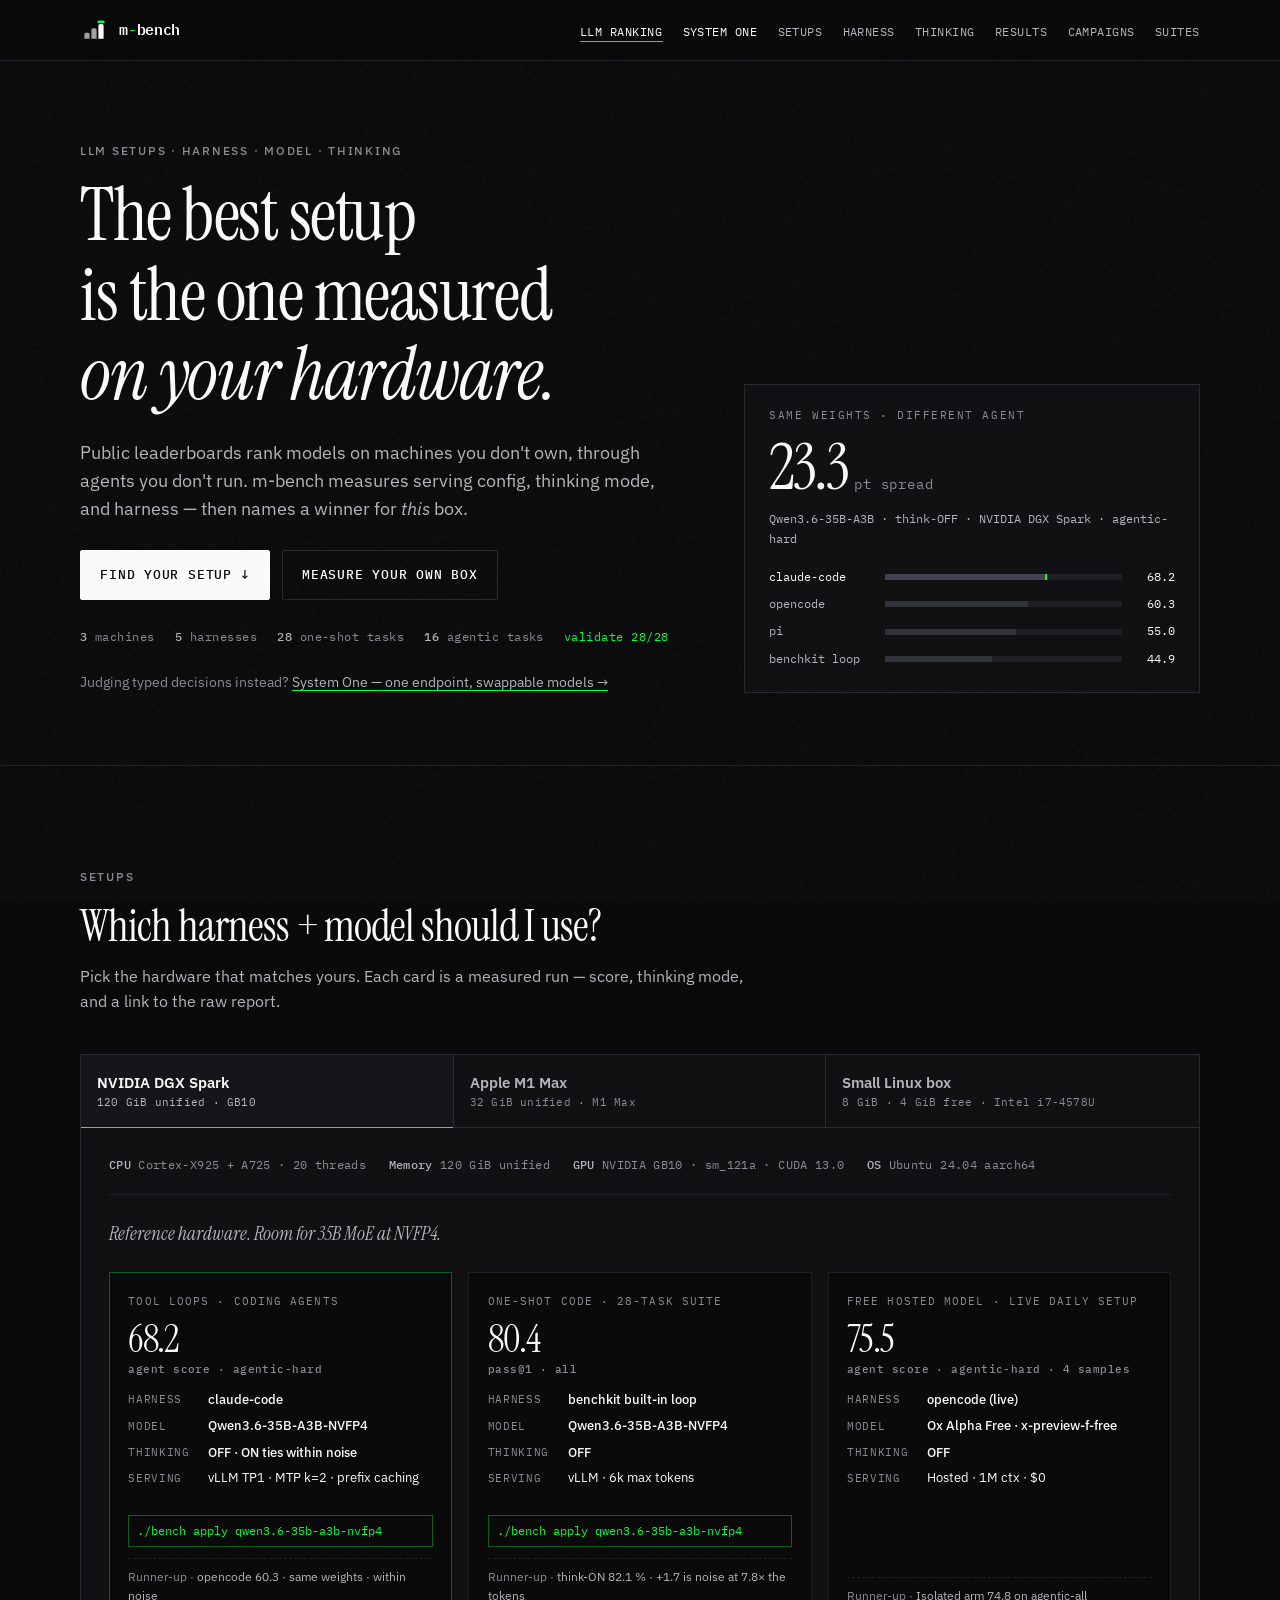
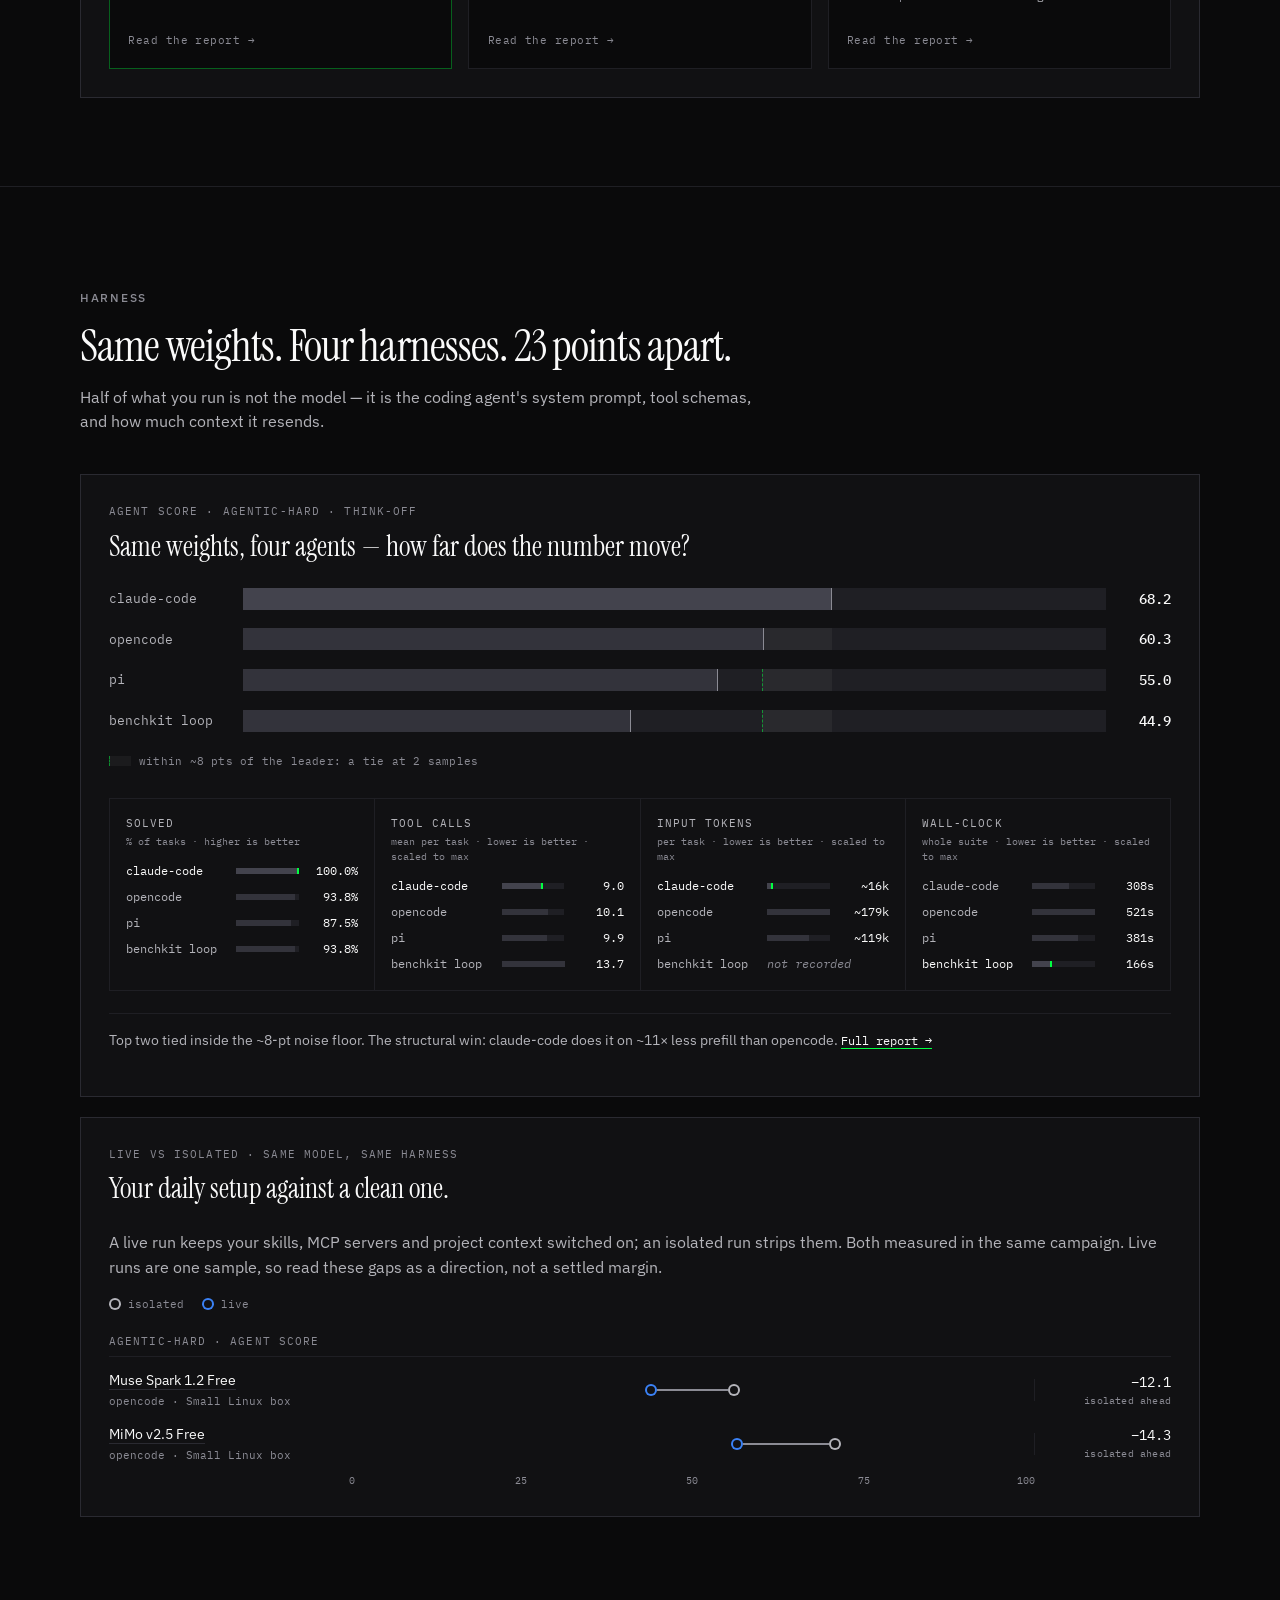
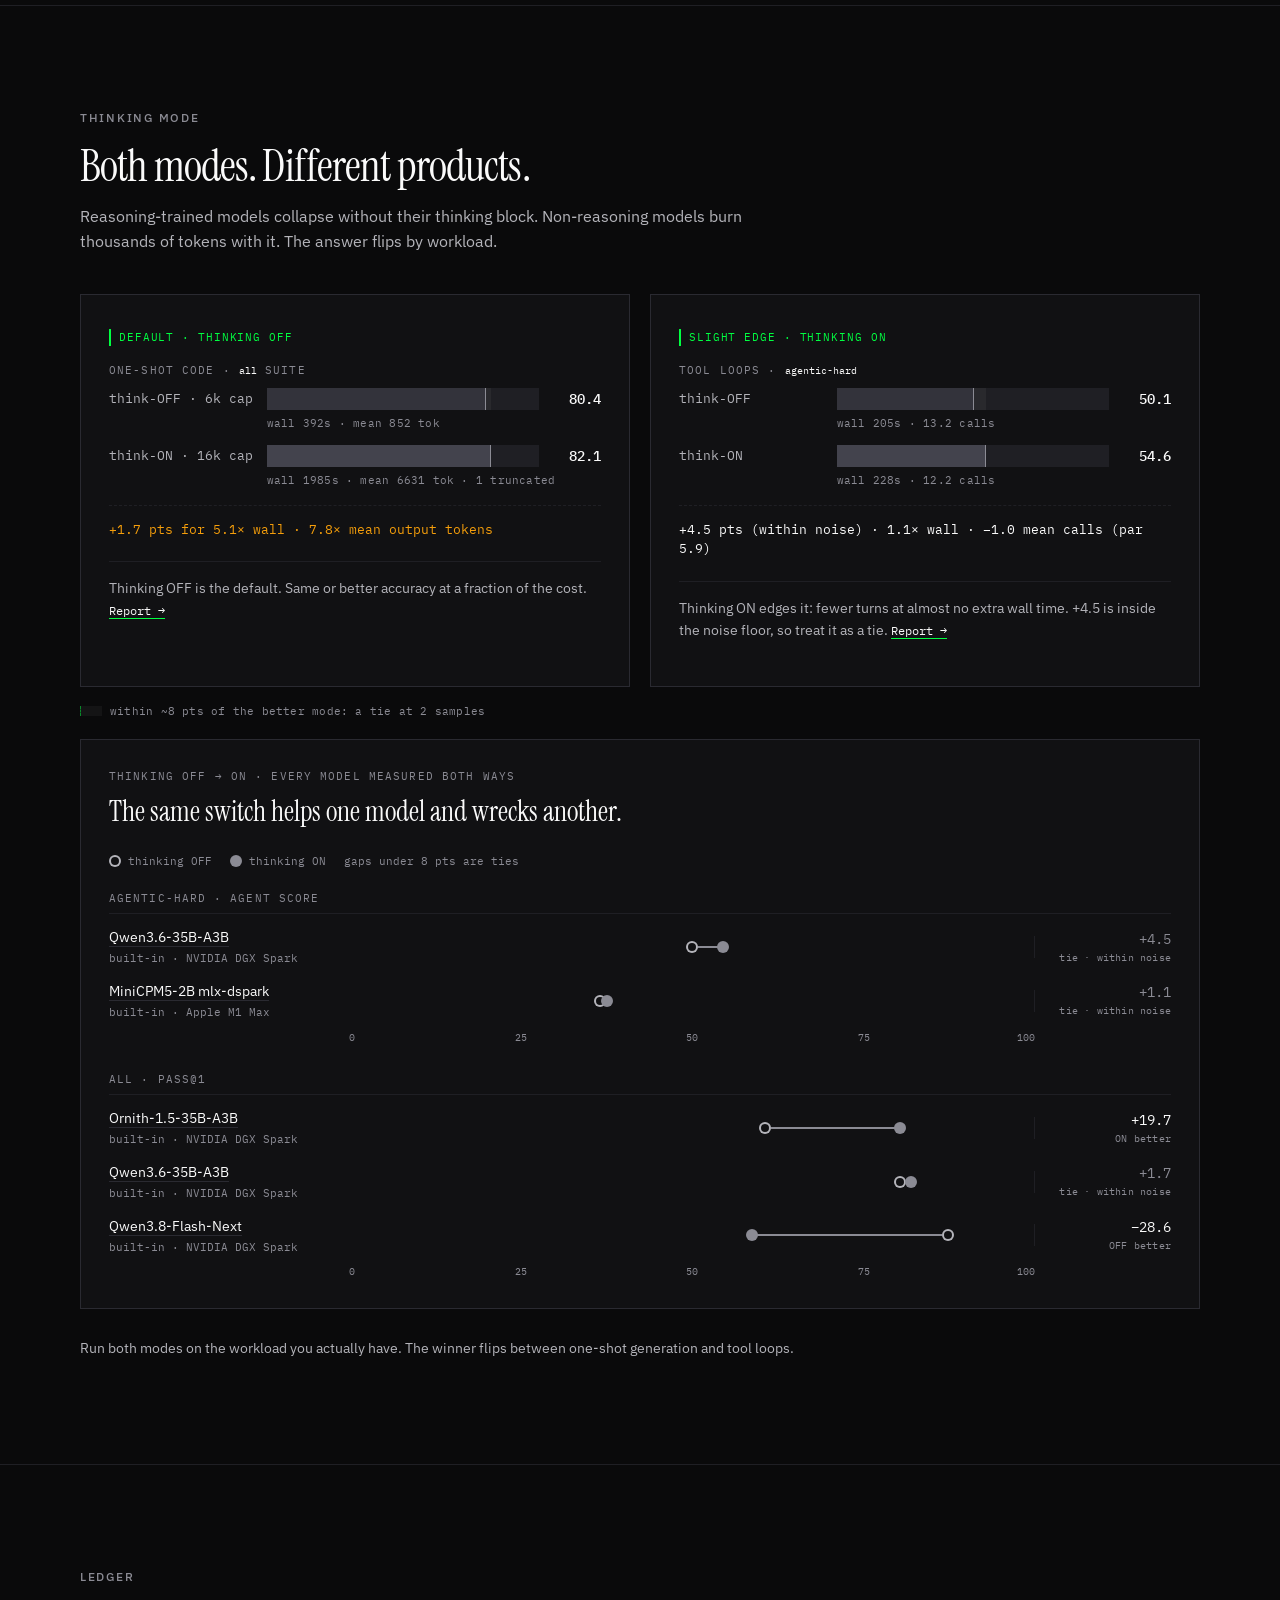
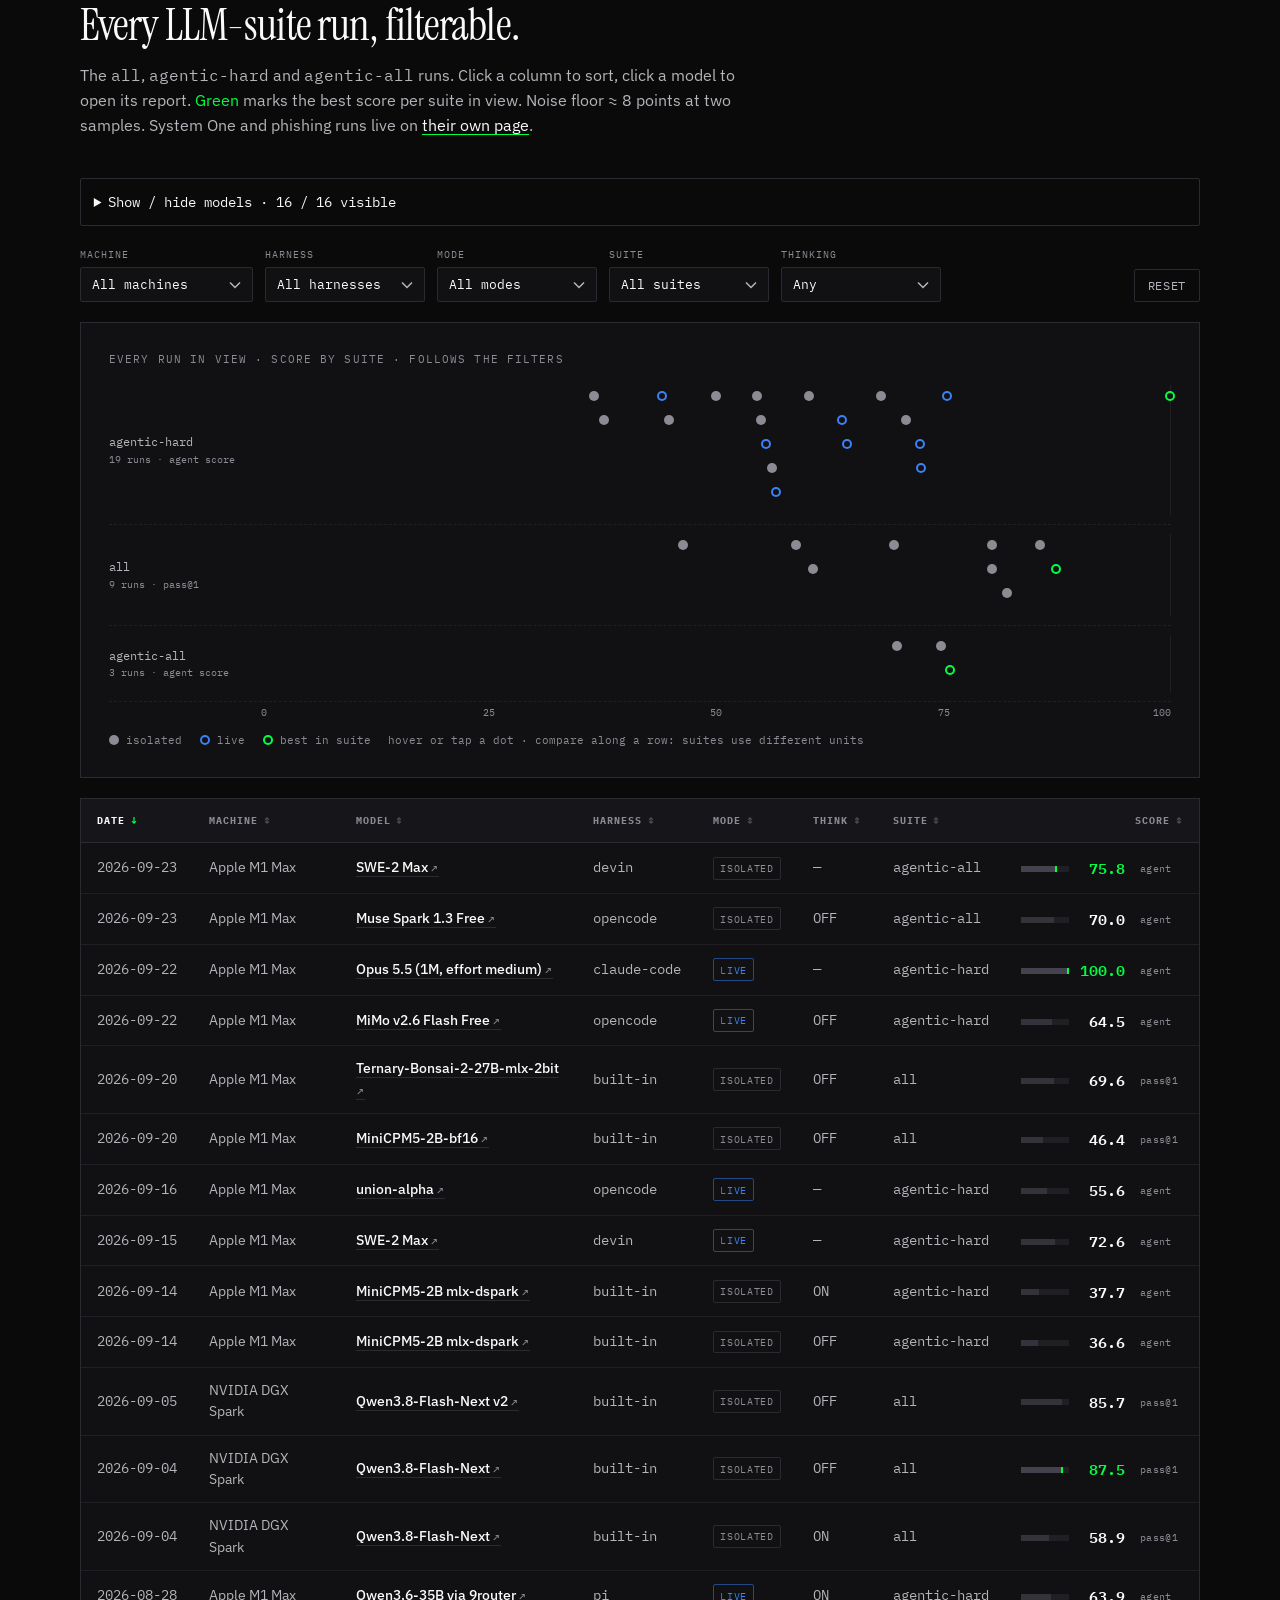
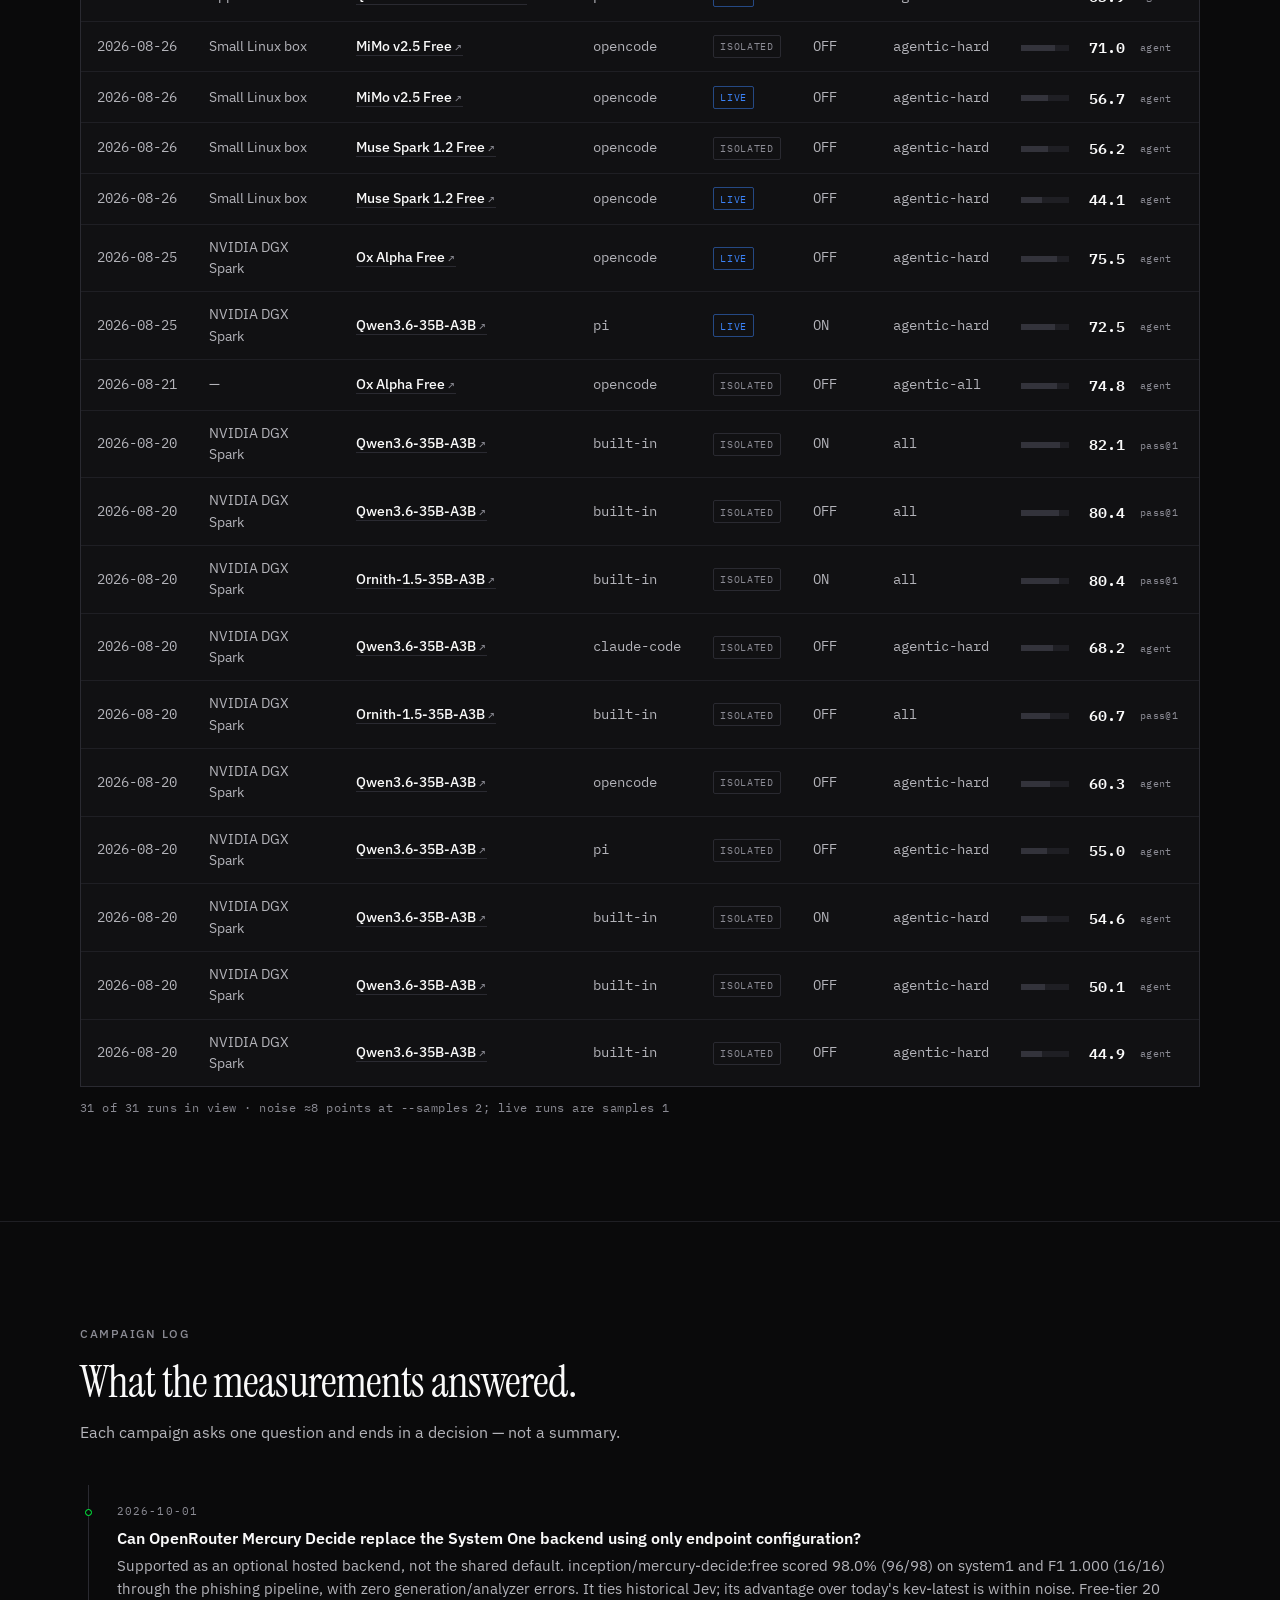
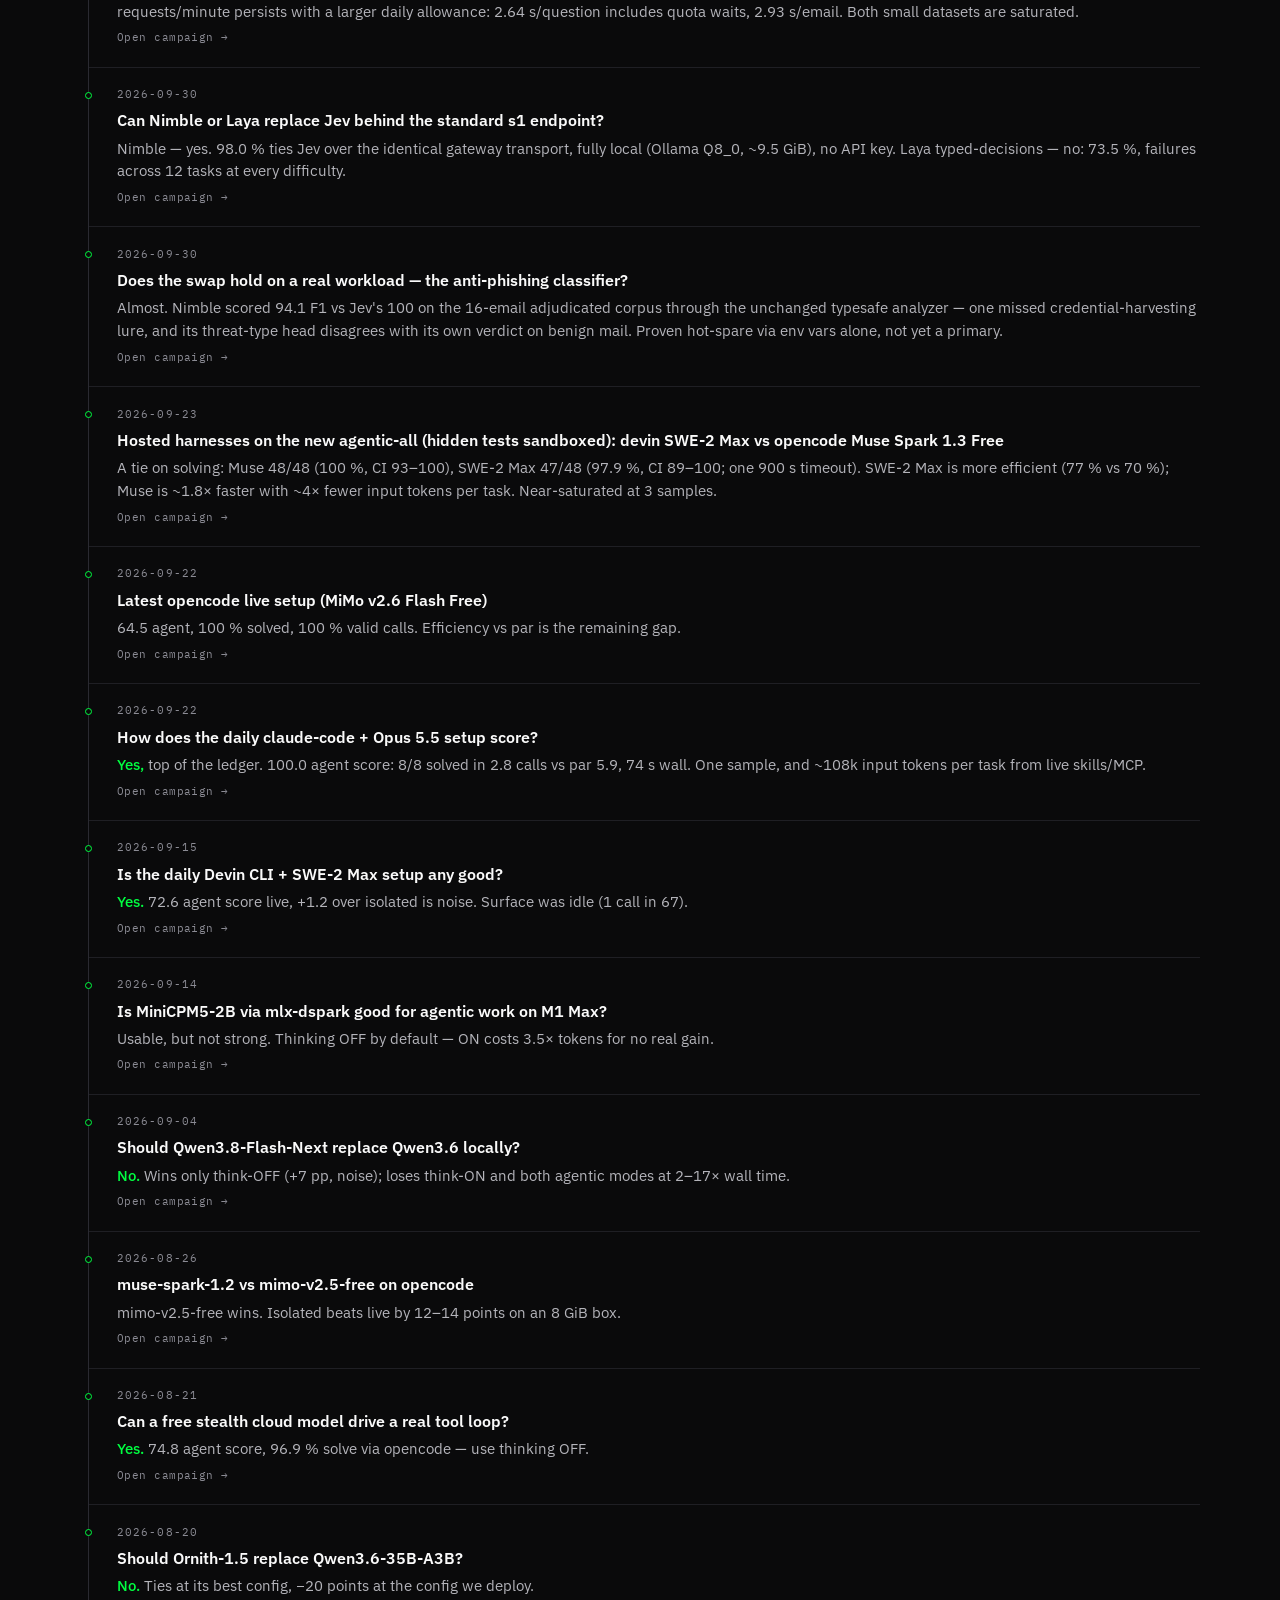
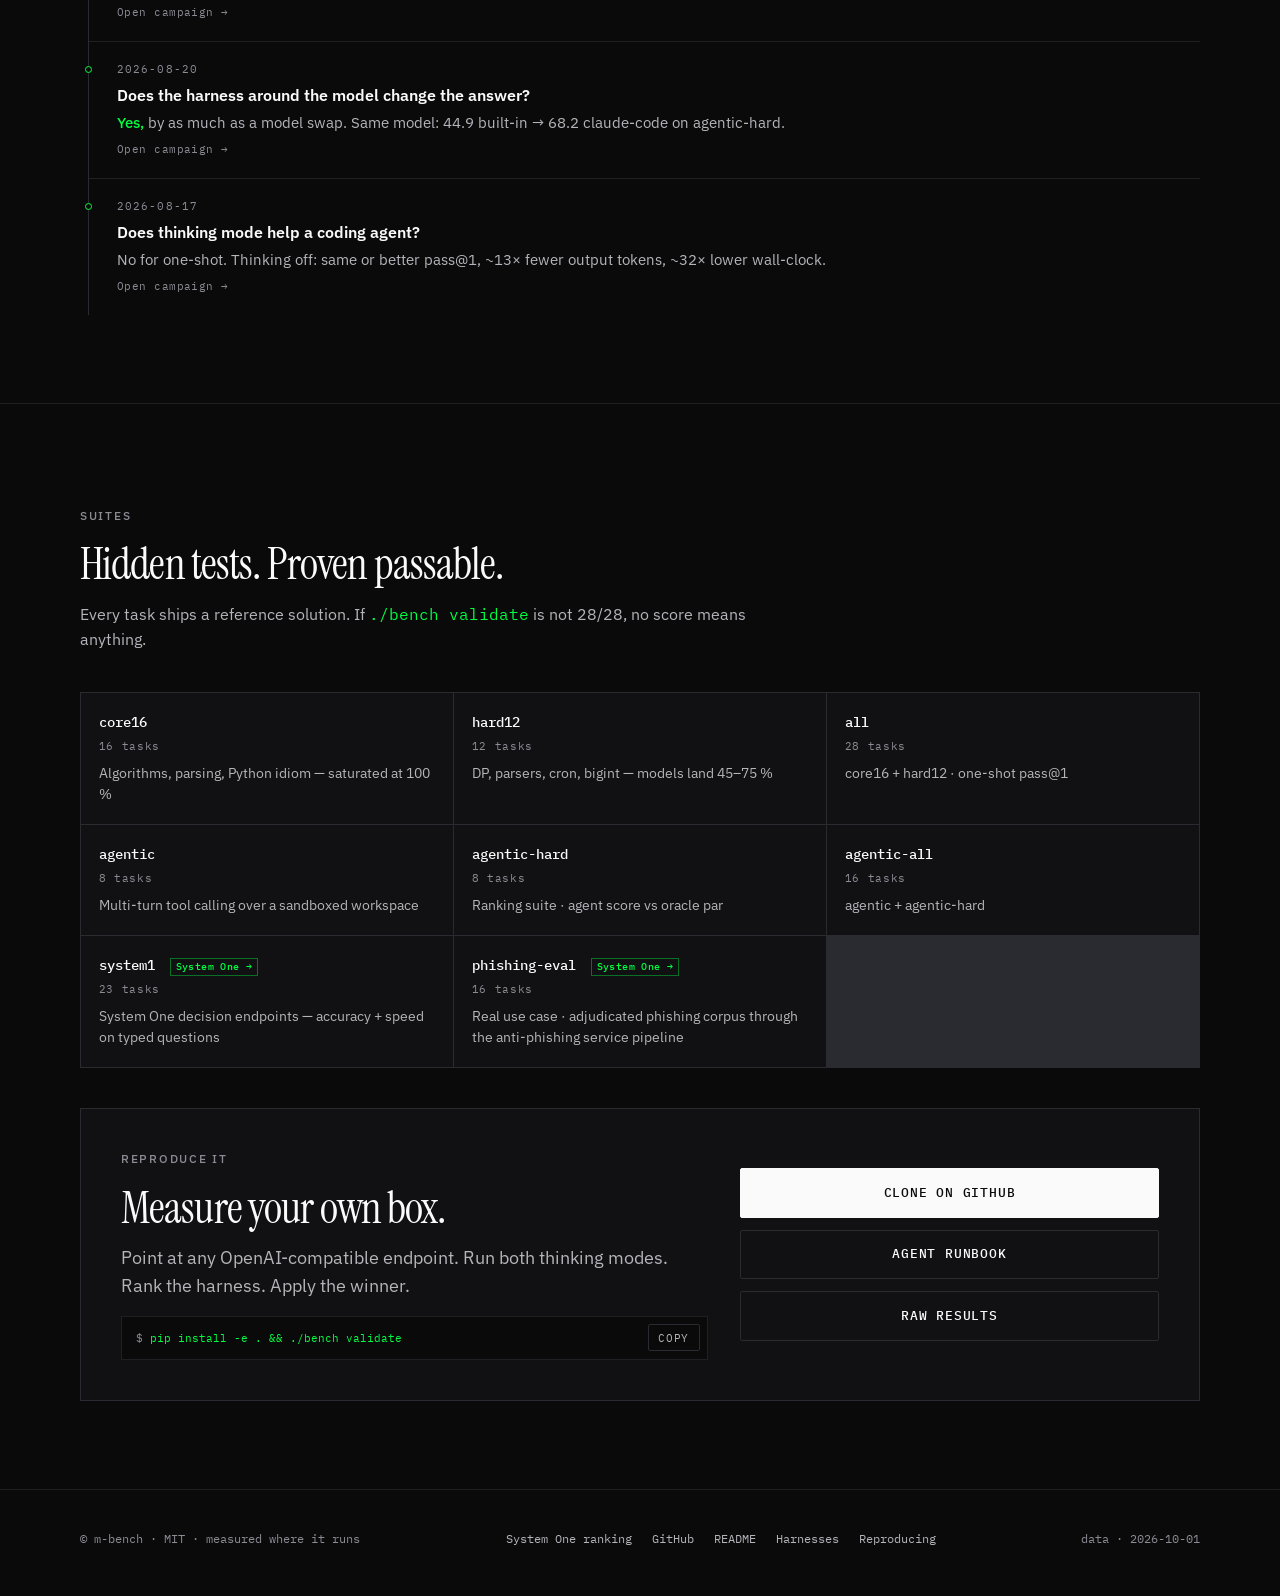
==== commit a0e36338: "fix(docs): address review feedback (#106) Restore table semantics on the stacked phone ledger with e" ====
--- a/docs/index.html
+++ b/docs/index.html
@@ -220,20 +220,20 @@
         </div>
 
         <div class="table-wrap">
-          <table class="results" id="results-table">
-            <thead>
-              <tr>
-                <th scope="col" data-key="date" aria-sort="descending"><button type="button" class="sort">Date</button></th>
-                <th scope="col" data-key="machine"><button type="button" class="sort">Machine</button></th>
-                <th scope="col" data-key="model"><button type="button" class="sort">Model</button></th>
-                <th scope="col" data-key="harness"><button type="button" class="sort">Harness</button></th>
-                <th scope="col" data-key="mode"><button type="button" class="sort">Mode</button></th>
-                <th scope="col" data-key="thinking"><button type="button" class="sort">Think</button></th>
-                <th scope="col" data-key="suite"><button type="button" class="sort">Suite</button></th>
-                <th scope="col" class="num" data-key="score"><button type="button" class="sort">Score</button></th>
+          <table class="results" id="results-table" role="table">
+            <thead role="rowgroup">
+              <tr role="row">
+                <th scope="col" role="columnheader" data-key="date" aria-sort="descending"><button type="button" class="sort">Date</button></th>
+                <th scope="col" role="columnheader" data-key="machine"><button type="button" class="sort">Machine</button></th>
+                <th scope="col" role="columnheader" data-key="model"><button type="button" class="sort">Model</button></th>
+                <th scope="col" role="columnheader" data-key="harness"><button type="button" class="sort">Harness</button></th>
+                <th scope="col" role="columnheader" data-key="mode"><button type="button" class="sort">Mode</button></th>
+                <th scope="col" role="columnheader" data-key="thinking"><button type="button" class="sort">Think</button></th>
+                <th scope="col" role="columnheader" data-key="suite"><button type="button" class="sort">Suite</button></th>
+                <th scope="col" role="columnheader" class="num" data-key="score"><button type="button" class="sort">Score</button></th>
               </tr>
             </thead>
-            <tbody id="results-body"></tbody>
+            <tbody id="results-body" role="rowgroup"></tbody>
           </table>
           <div class="table-empty" id="results-empty" hidden>
             No runs match these filters. <button type="button" id="empty-reset">Clear filters</button>
--- a/docs/assets/site.css
+++ b/docs/assets/site.css
@@ -514,8 +514,9 @@
   width: 10px; height: 10px; padding: 0; border: none; border-radius: 50%;
   background: var(--ink-dim); cursor: pointer; transition: transform 0.12s;
 }
-/* a hit target larger than the mark */
-.strip-dot::after { content: ""; position: absolute; inset: -5px; }
+/* a hit target larger than the mark — 10px mark + 7px each side = 24x24 CSS px,
+   the WCAG 2.5.8 minimum; renderStrip spaces lanes so targets never intersect */
+.strip-dot::after { content: ""; position: absolute; inset: -7px; }
 .strip-dot.live { background: var(--surface); box-shadow: inset 0 0 0 2px var(--info); }
 .strip-dot.best { background: var(--surface); box-shadow: inset 0 0 0 2px var(--volt); }
 .strip-dot:hover, .strip-dot:focus-visible, .strip-dot.on {
@@ -618,6 +619,16 @@
 table.results .score-cell { font-family: var(--font-mono); font-weight: 600; color: var(--ink); font-size: 0.95rem; white-space: nowrap; }
 table.results .score-cell.best { color: var(--volt); }
 table.results .score-cell .unit { font-size: 0.62rem; font-weight: 400; color: var(--ink-dim); margin-left: 0.35rem; letter-spacing: 0.04em; }
+/* per-cell column labels: on phones the rows become flex, so the implicit
+   header association is lost and each value needs its own label; wide screens
+   keep the real column headers, so the labels are removed from the a11y tree */
+table.results .col-label {
+  position: absolute; width: 1px; height: 1px; padding: 0; margin: -1px;
+  overflow: hidden; clip: rect(0, 0, 0, 0); border: 0;
+}
+@media (min-width: 641px) {
+  table.results .col-label { display: none; }
+}
 th .sort {
   all: unset; cursor: pointer; display: inline-flex; gap: 0.35rem; align-items: center;
   font: inherit; letter-spacing: inherit; text-transform: inherit; color: inherit;
@@ -667,6 +678,15 @@
 .suite-name { font-family: var(--font-mono); font-size: 0.85rem; color: var(--ink); font-weight: 500; }
 .suite-tasks { font-family: var(--font-mono); font-size: 0.68rem; color: var(--ink-dim); letter-spacing: 0.06em; margin: 0.3rem 0 0.5rem; }
 .suite-desc { font-size: 0.85rem; color: var(--ink-muted); margin: 0; }
+/* a suite that belongs to the other page's family: tagged and cross-linked,
+   never left looking like this page owns its runs */
+.suite-family {
+  display: inline-block; margin-left: 0.45rem; vertical-align: middle;
+  font-family: var(--font-mono); font-size: 0.62rem; letter-spacing: 0.04em;
+  color: var(--volt); text-decoration: none; border: 1px solid rgba(0, 255, 65, 0.4);
+  padding: 0 0.3rem;
+}
+.suite-family:hover { color: var(--canvas); background: var(--volt); }
 
 /* —— CTA —— */
 .cta-band {
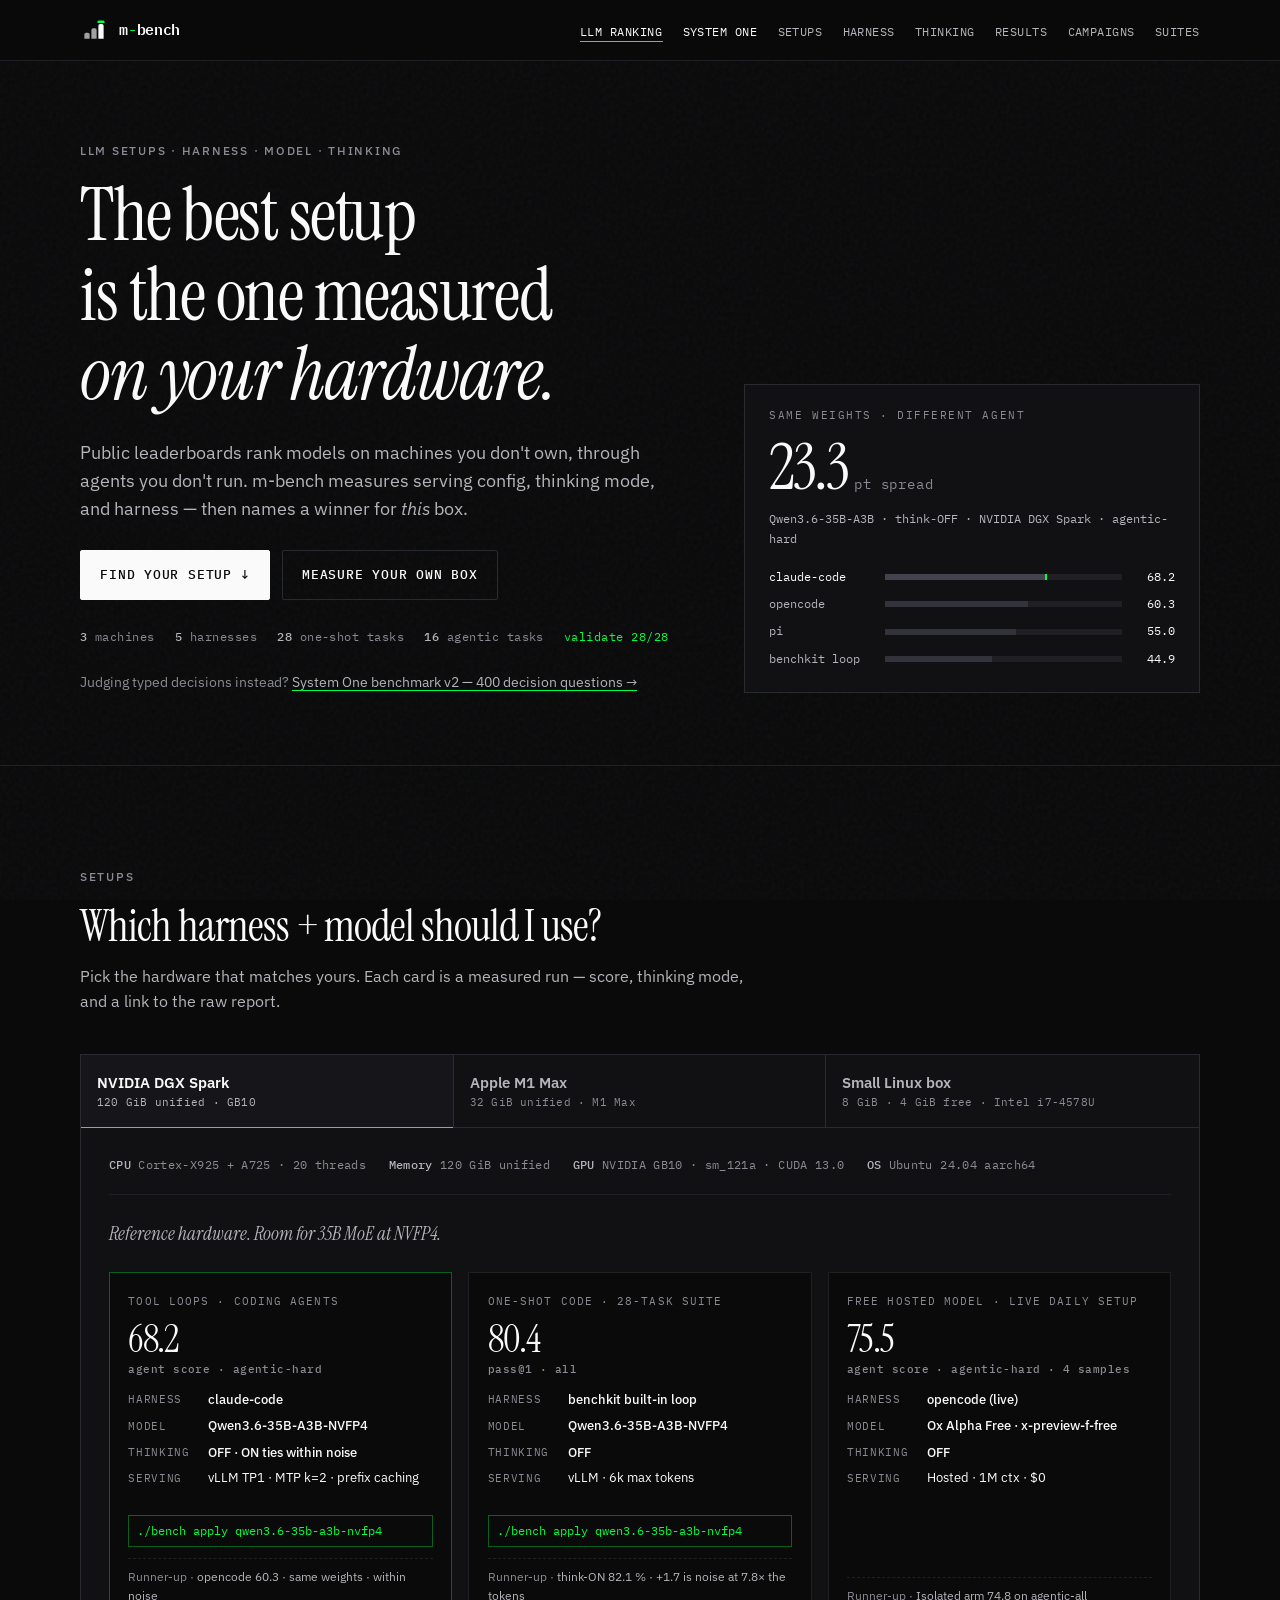
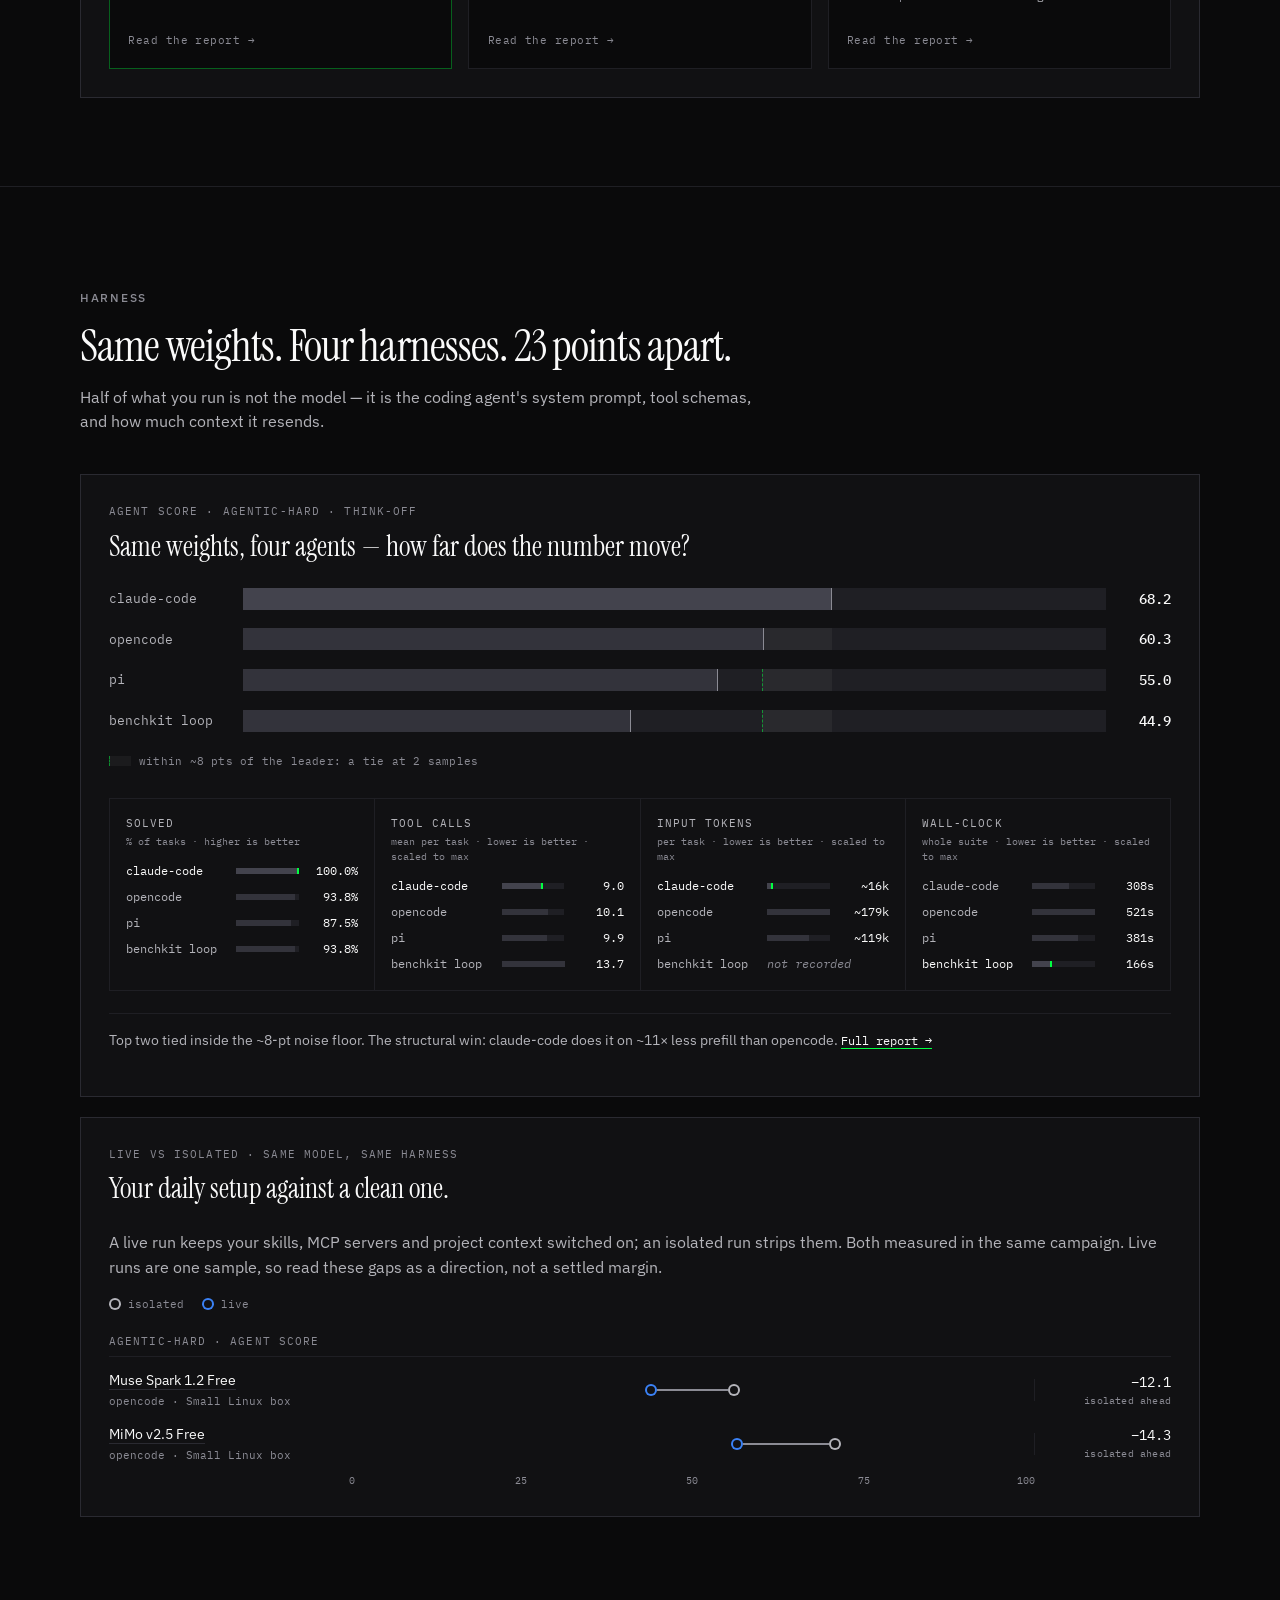
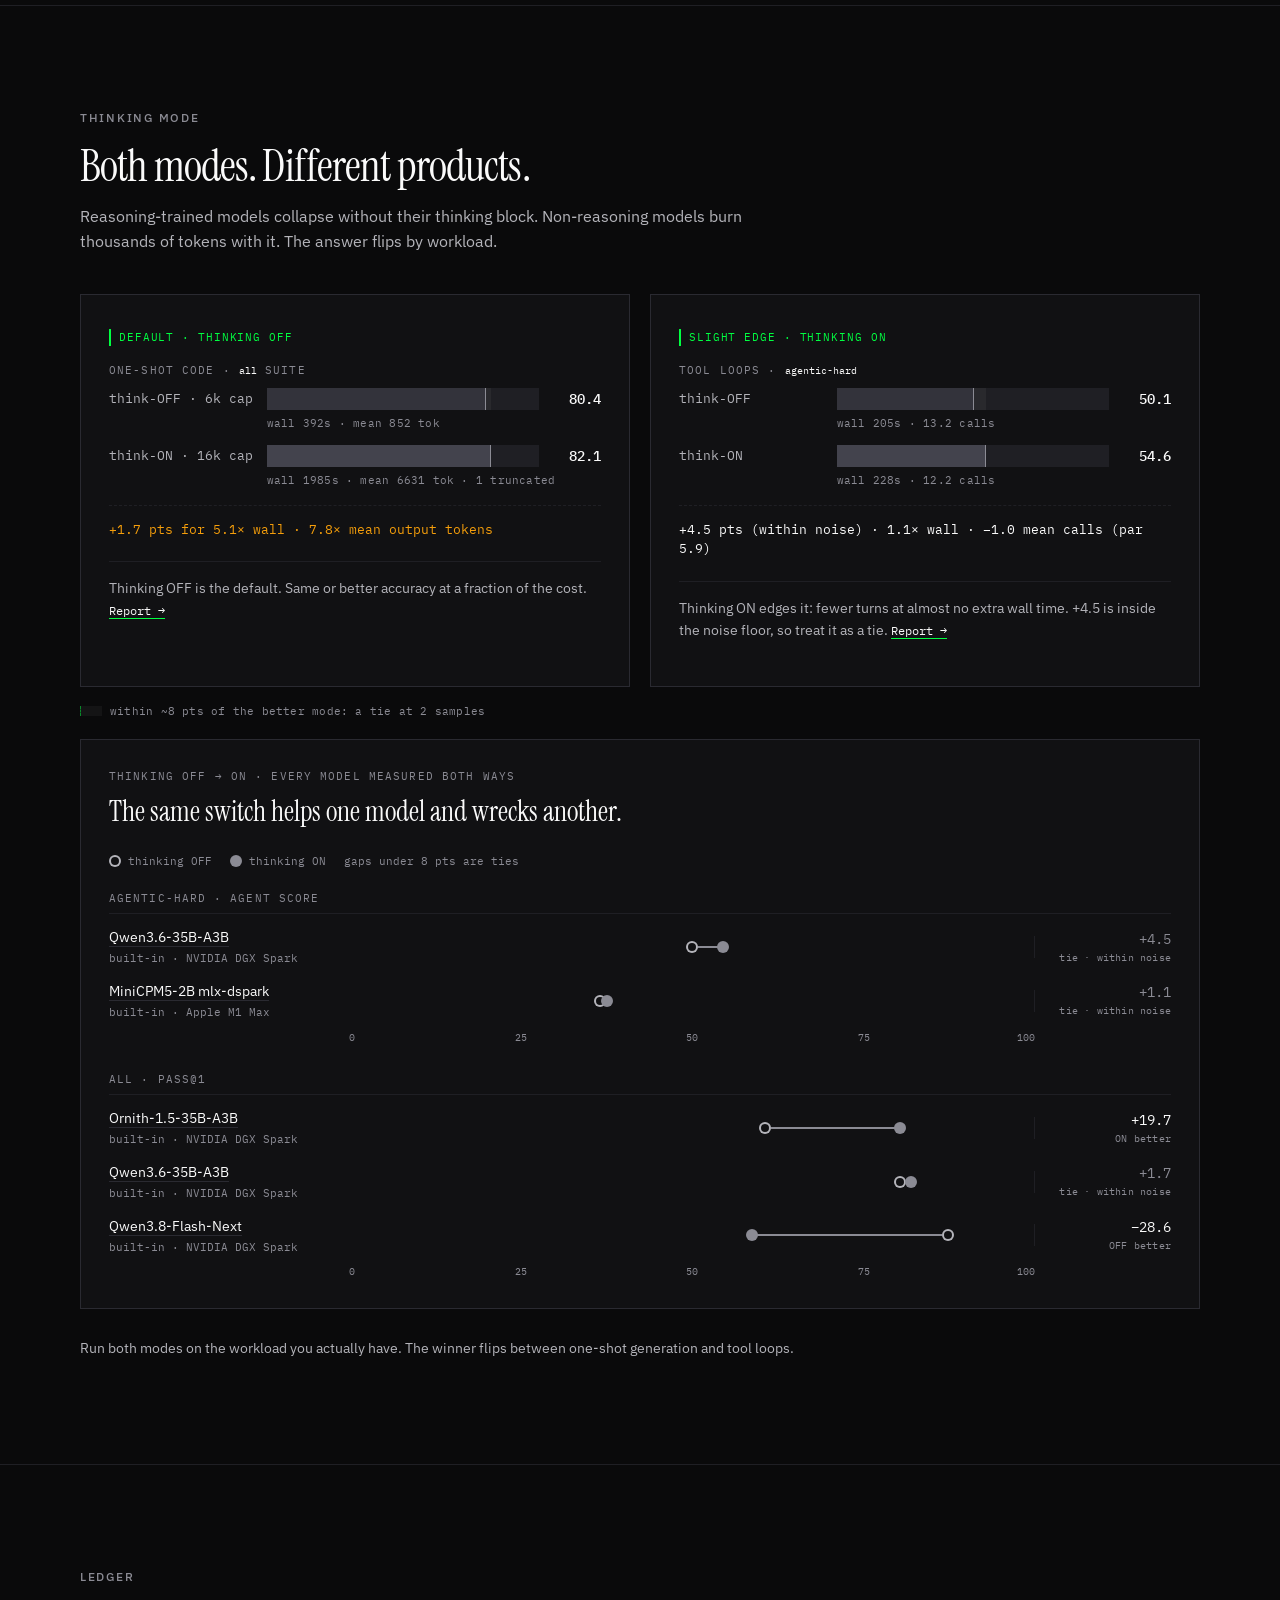
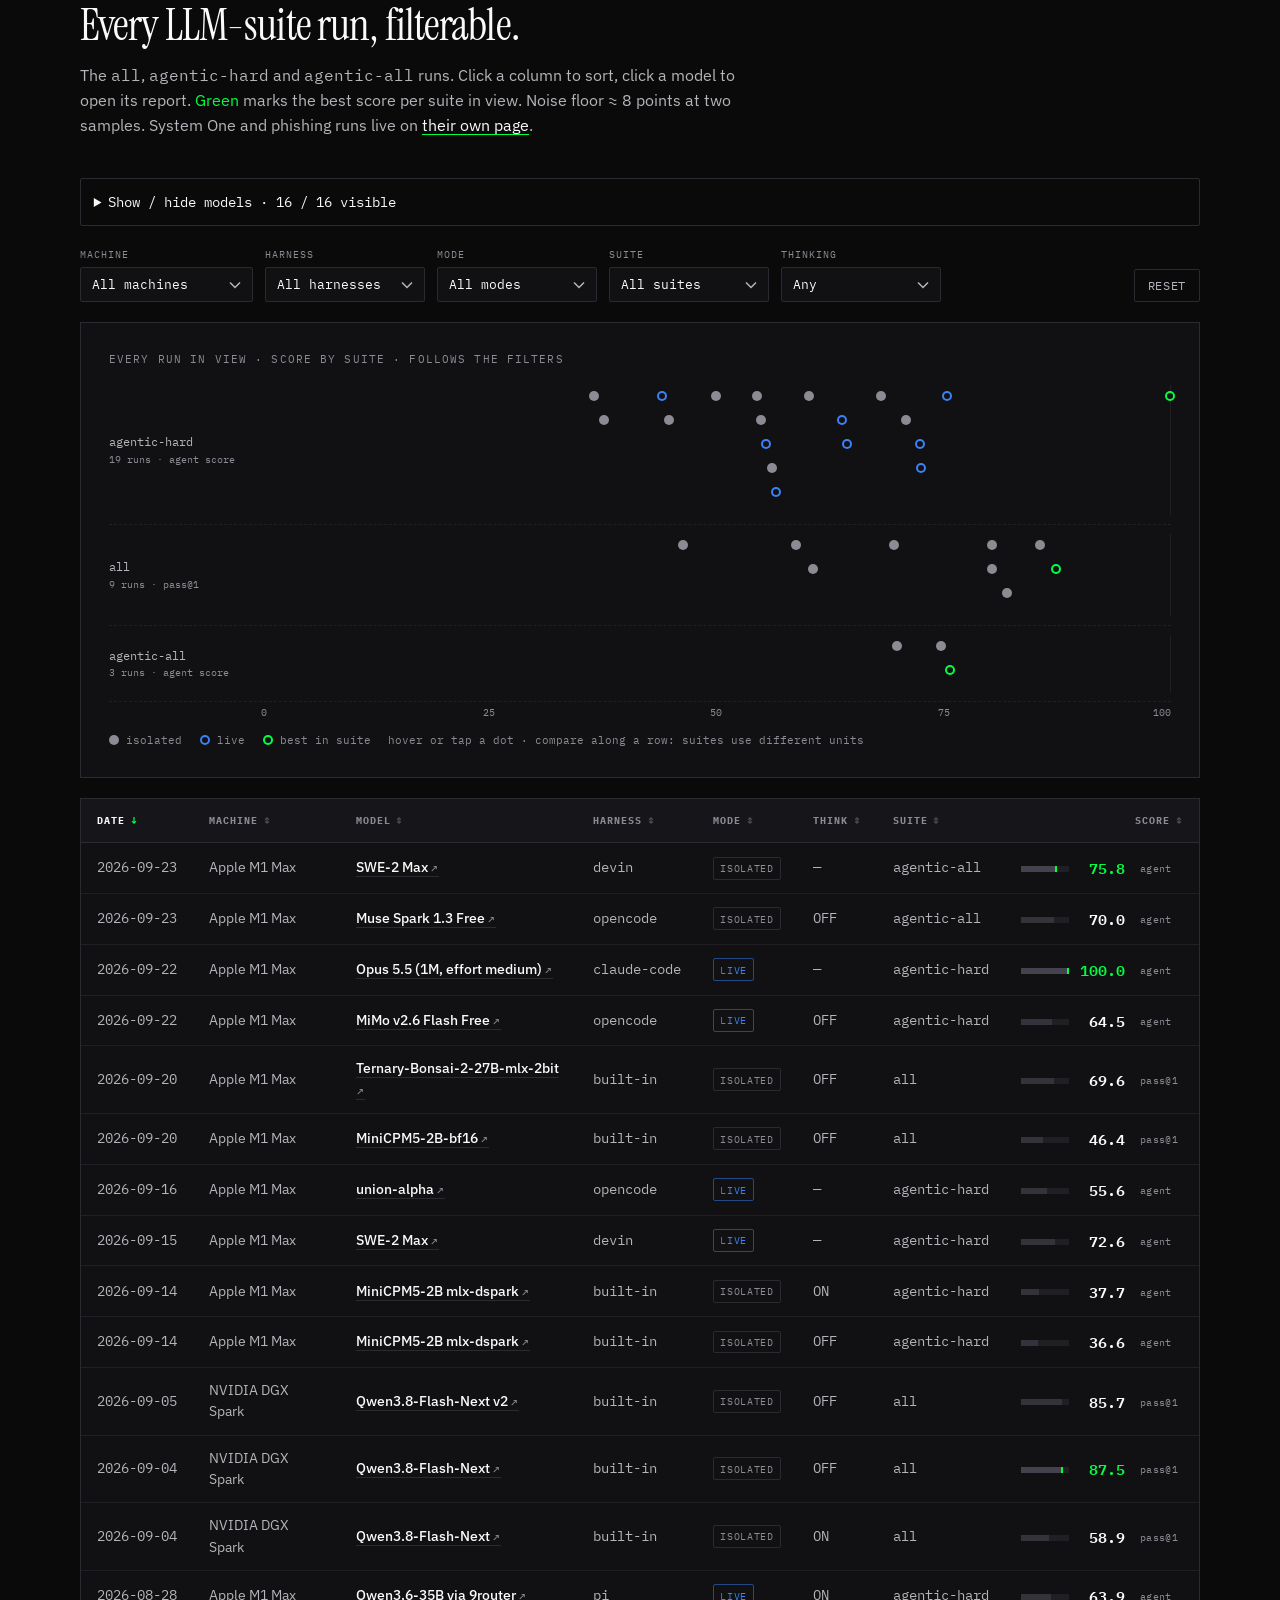
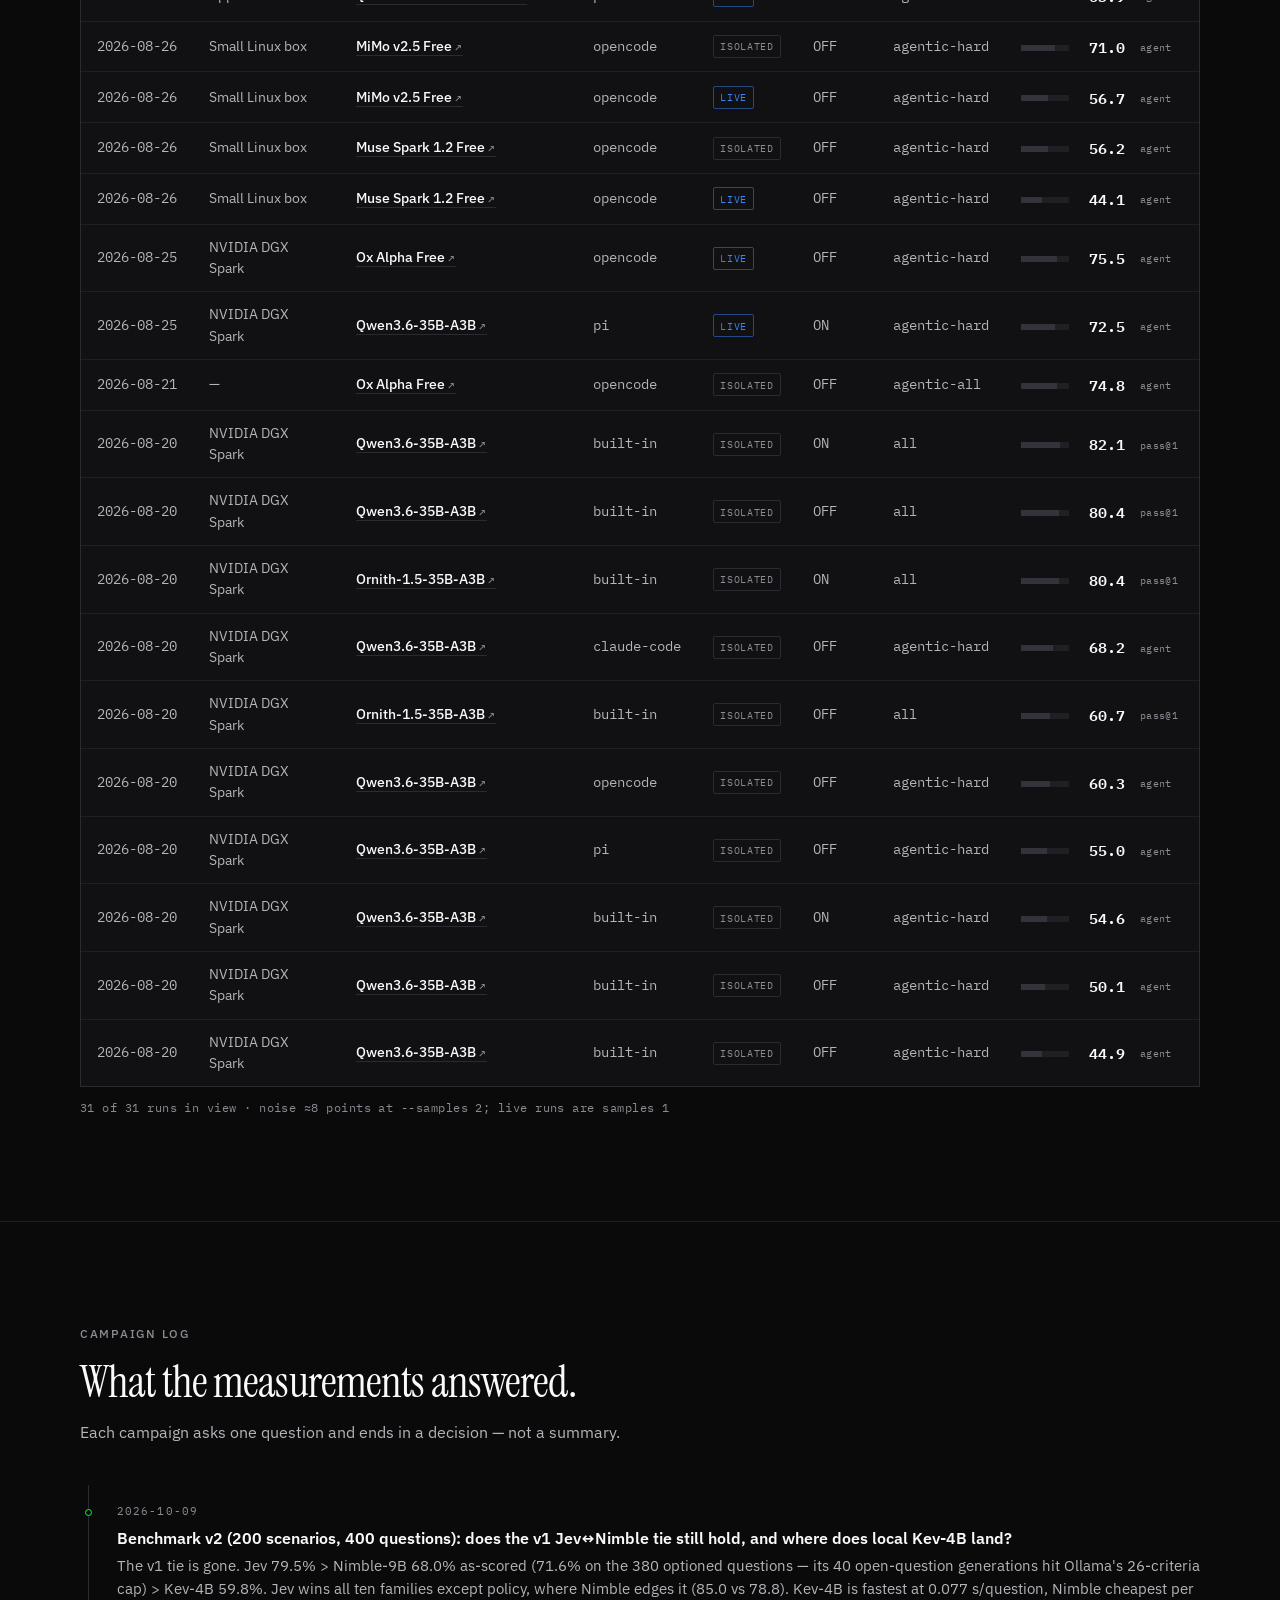
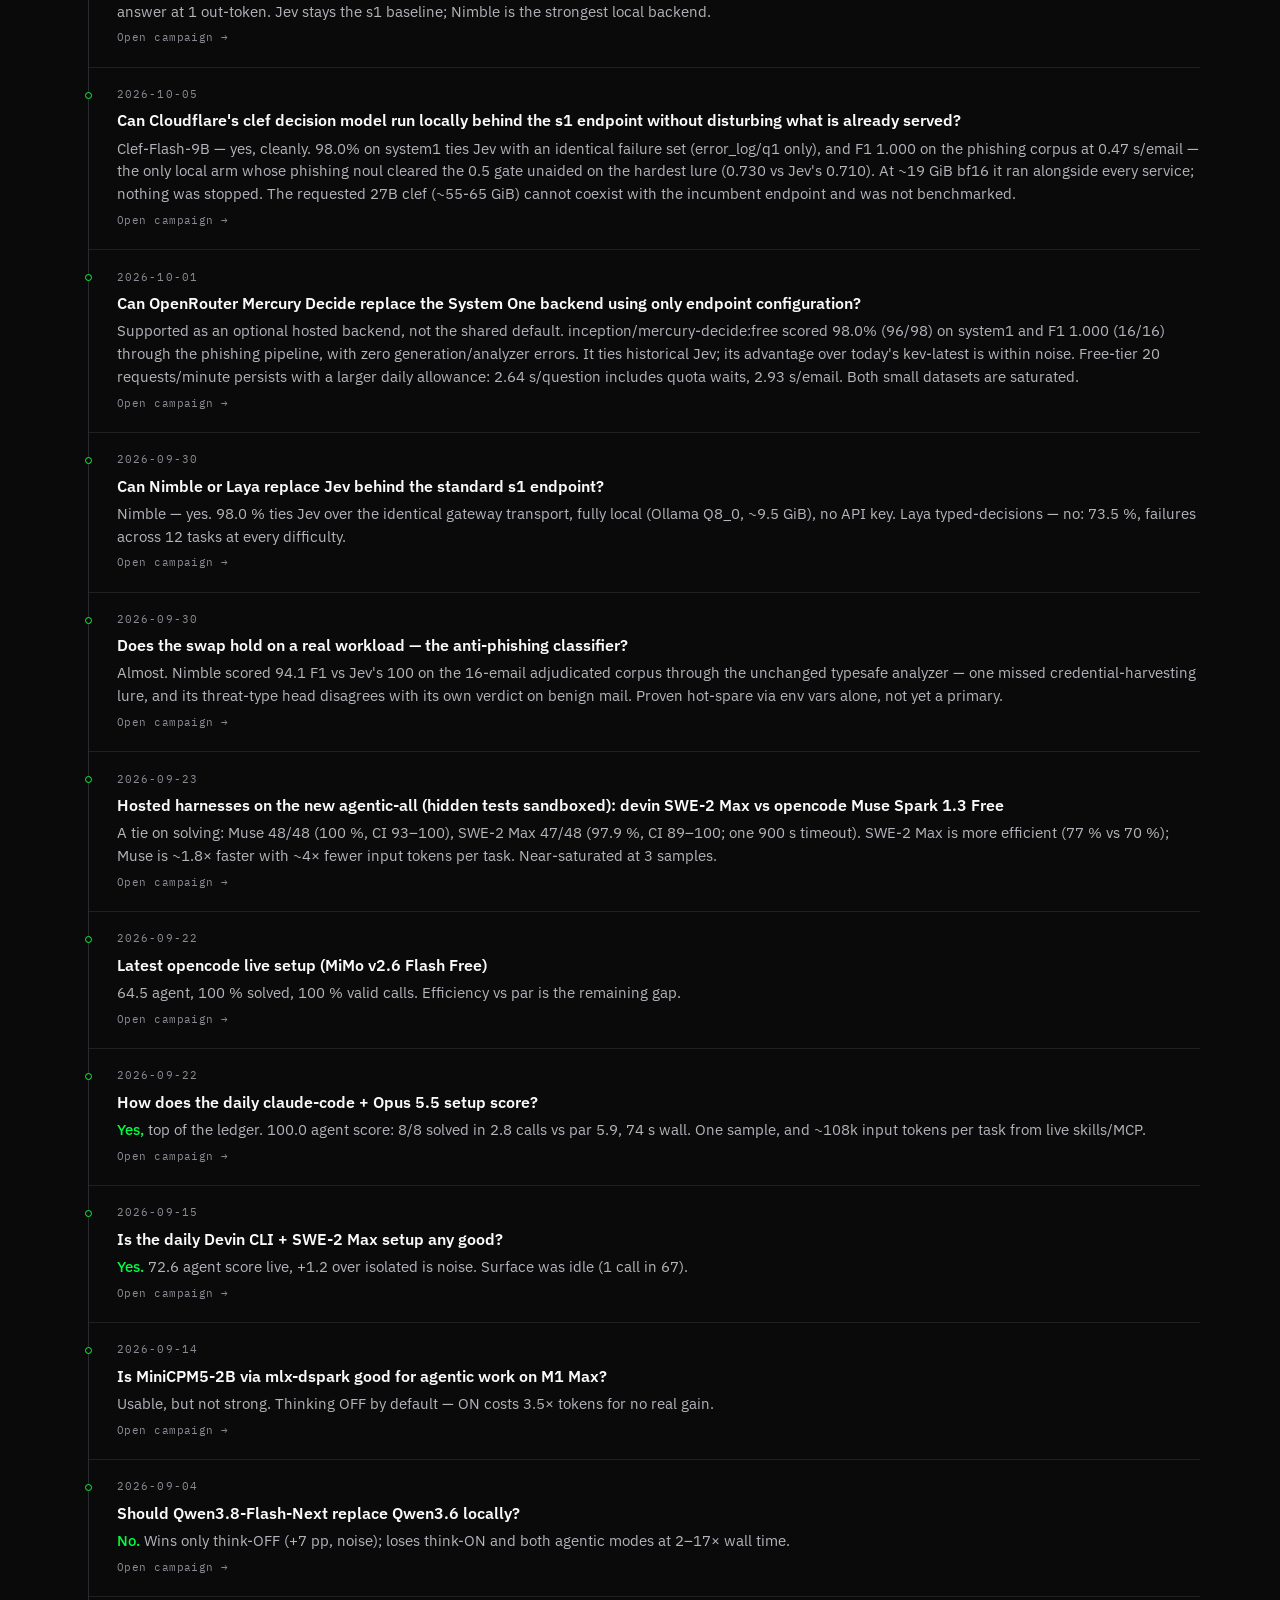
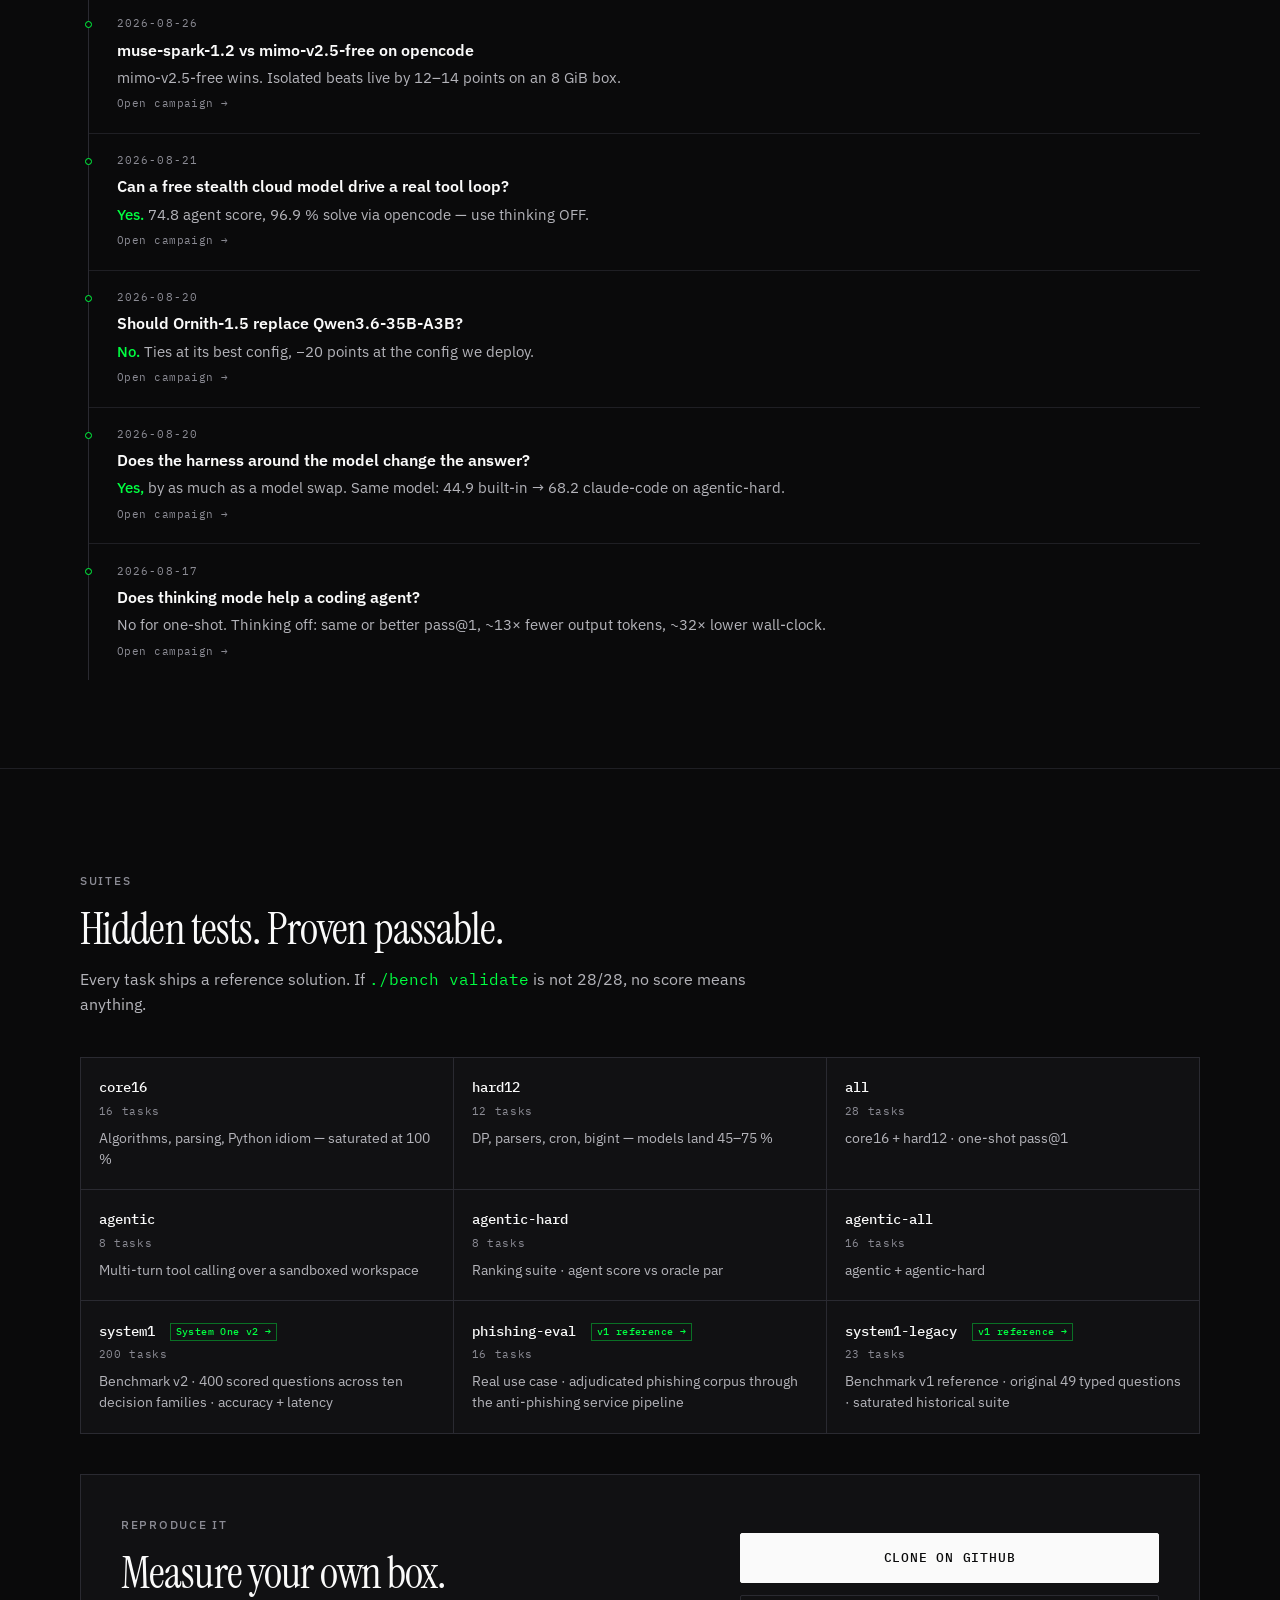
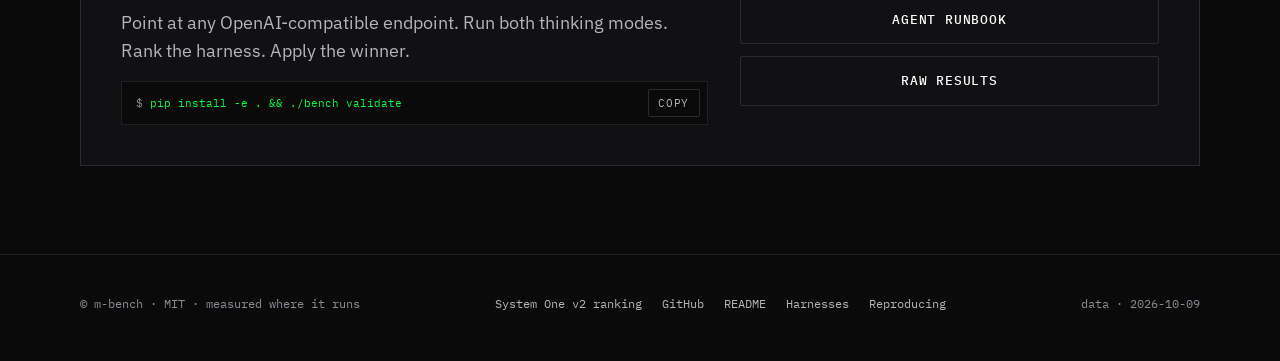
==== commit dd61aca7: "feat(s1): system1 v2 dataset — 200 scenarios, 400 questions Replace the saturated 23-scenario suite " ====
--- a/docs/index.html
+++ b/docs/index.html
@@ -65,7 +65,7 @@
               <span><strong>16</strong> agentic tasks</span>
               <span class="volt">validate 28/28</span>
             </div>
-            <p class="crosslink">Judging typed decisions instead? <a href="system-one.html">System One — one endpoint, swappable models →</a></p>
+            <p class="crosslink">Judging typed decisions instead? <a href="system-one.html">System One benchmark v2 — 400 decision questions →</a></p>
           </div>
           <aside class="gauge reveal" aria-labelledby="gauge-label">
             <div class="gauge-label" id="gauge-label">Same weights · different agent</div>
@@ -286,7 +286,7 @@
     <div class="wrap footer-inner">
       <div>© m-bench · MIT · measured where it runs</div>
       <div class="footer-links">
-        <a href="system-one.html">System One ranking</a>
+        <a href="system-one.html">System One v2 ranking</a>
         <a href="https://github.com/luongnv89/m-bench" rel="noopener">GitHub</a>
         <a href="https://github.com/luongnv89/m-bench/blob/main/README.md" rel="noopener">README</a>
         <a href="https://github.com/luongnv89/m-bench/blob/main/docs/HARNESSES.md" rel="noopener">Harnesses</a>
--- a/docs/assets/site.css
+++ b/docs/assets/site.css
@@ -1,7 +1,8 @@
 /* ==========================================================================
-   m-bench — shared design system for the two landing pages.
+   m-bench — shared design system for the landing pages.
    index.html       LLM setups (harness · model · thinking)
-   system-one.html  System One (typed decisions behind one endpoint)
+   system-one.html  System One benchmark v2
+   system-one-v1.html  System One v1 reference
 
    One palette: near-black canvas, white ink, a single bright-green accent
    used only as a line or a text highlight, grey for hierarchy. Status colours
@@ -140,7 +141,7 @@
   padding-bottom: 2px;
 }
 .nav-links a:hover { color: var(--volt); }
-/* the current page keeps an underline: the nav is a two-page switcher */
+/* the current page keeps an underline in the page switcher */
 .nav-links a[aria-current="page"] { color: var(--ink); border-bottom: 1px solid var(--volt); }
 .nav-page { color: var(--ink) !important; }
 .nav-page[aria-current="page"] { border-bottom: 1px solid var(--volt); }
@@ -382,7 +383,7 @@
   color: var(--volt); border: 1px solid rgba(0, 255, 65, 0.4);
   vertical-align: middle;
 }
-/* band = within the ~8-pt noise floor of the leader: a tie at 2 samples */
+/* V2 uses the leader's measured 95% interval; older charts use the 8-point band. */
 .noise-band {
   position: absolute; top: 0; bottom: 0; left: var(--from); width: var(--span);
   background: rgba(255, 255, 255, 0.045);
@@ -757,7 +758,8 @@
   .gauge { max-width: 100%; }
   .multiples { grid-template-columns: 1fr 1fr; }
 }
-@media (max-width: 768px) {
+/* Version links need the menu at tablet widths, before the nav can overflow. */
+@media (max-width: 960px) {
   .nav-toggle { display: block; }
   .nav-links {
     display: none; position: absolute; top: 60px; left: 0; right: 0;
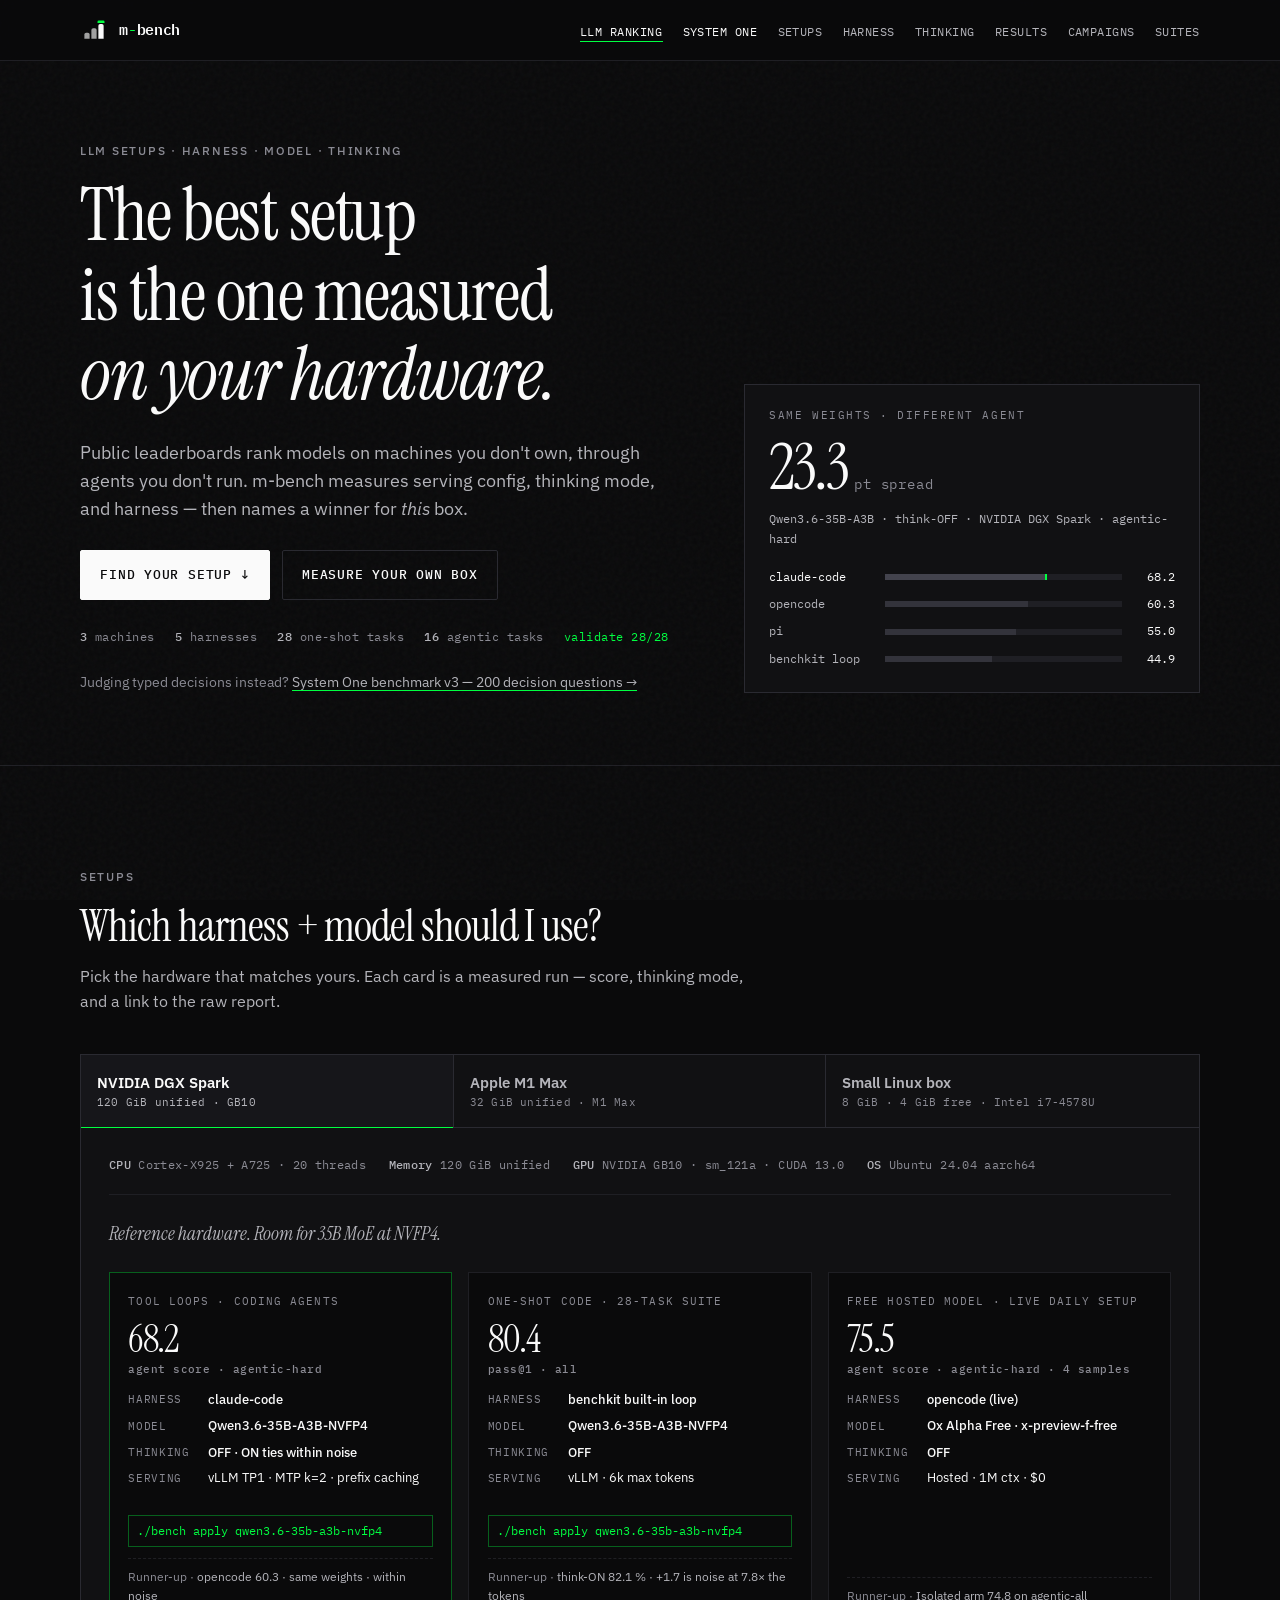
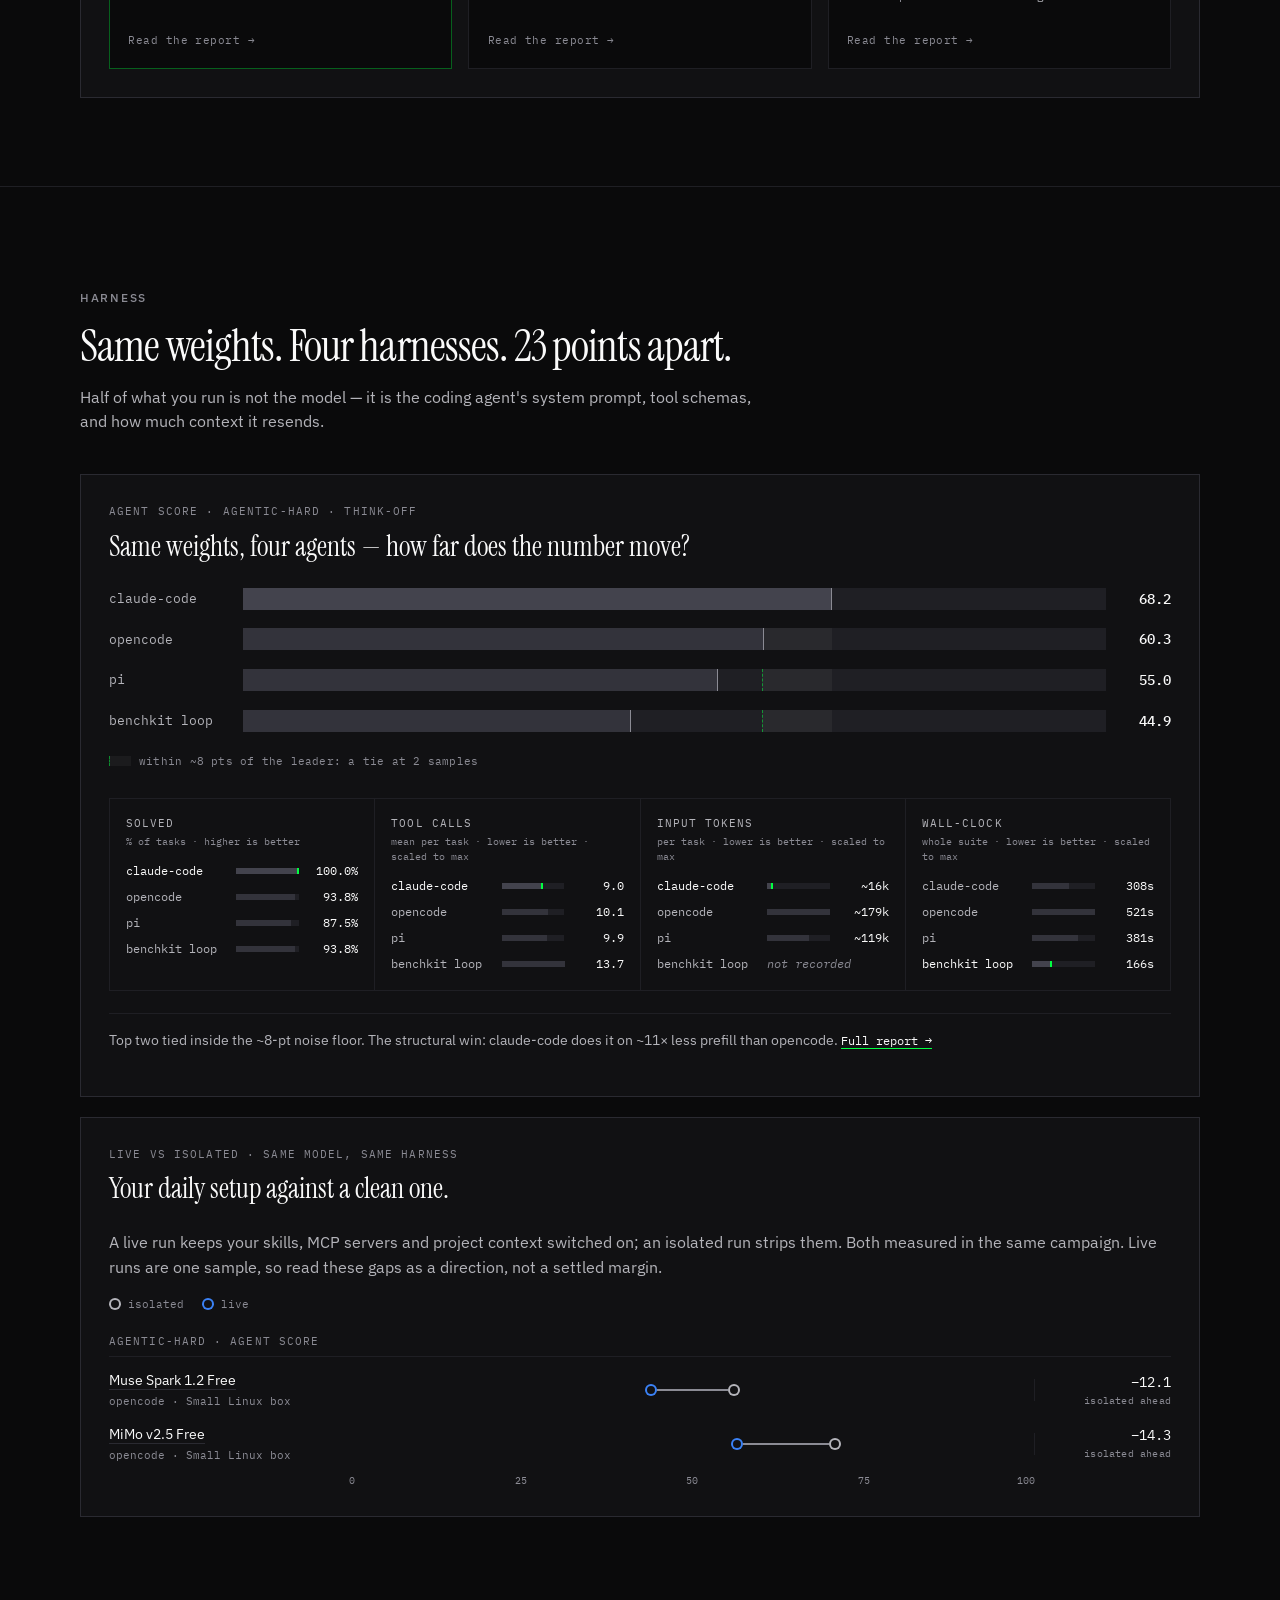
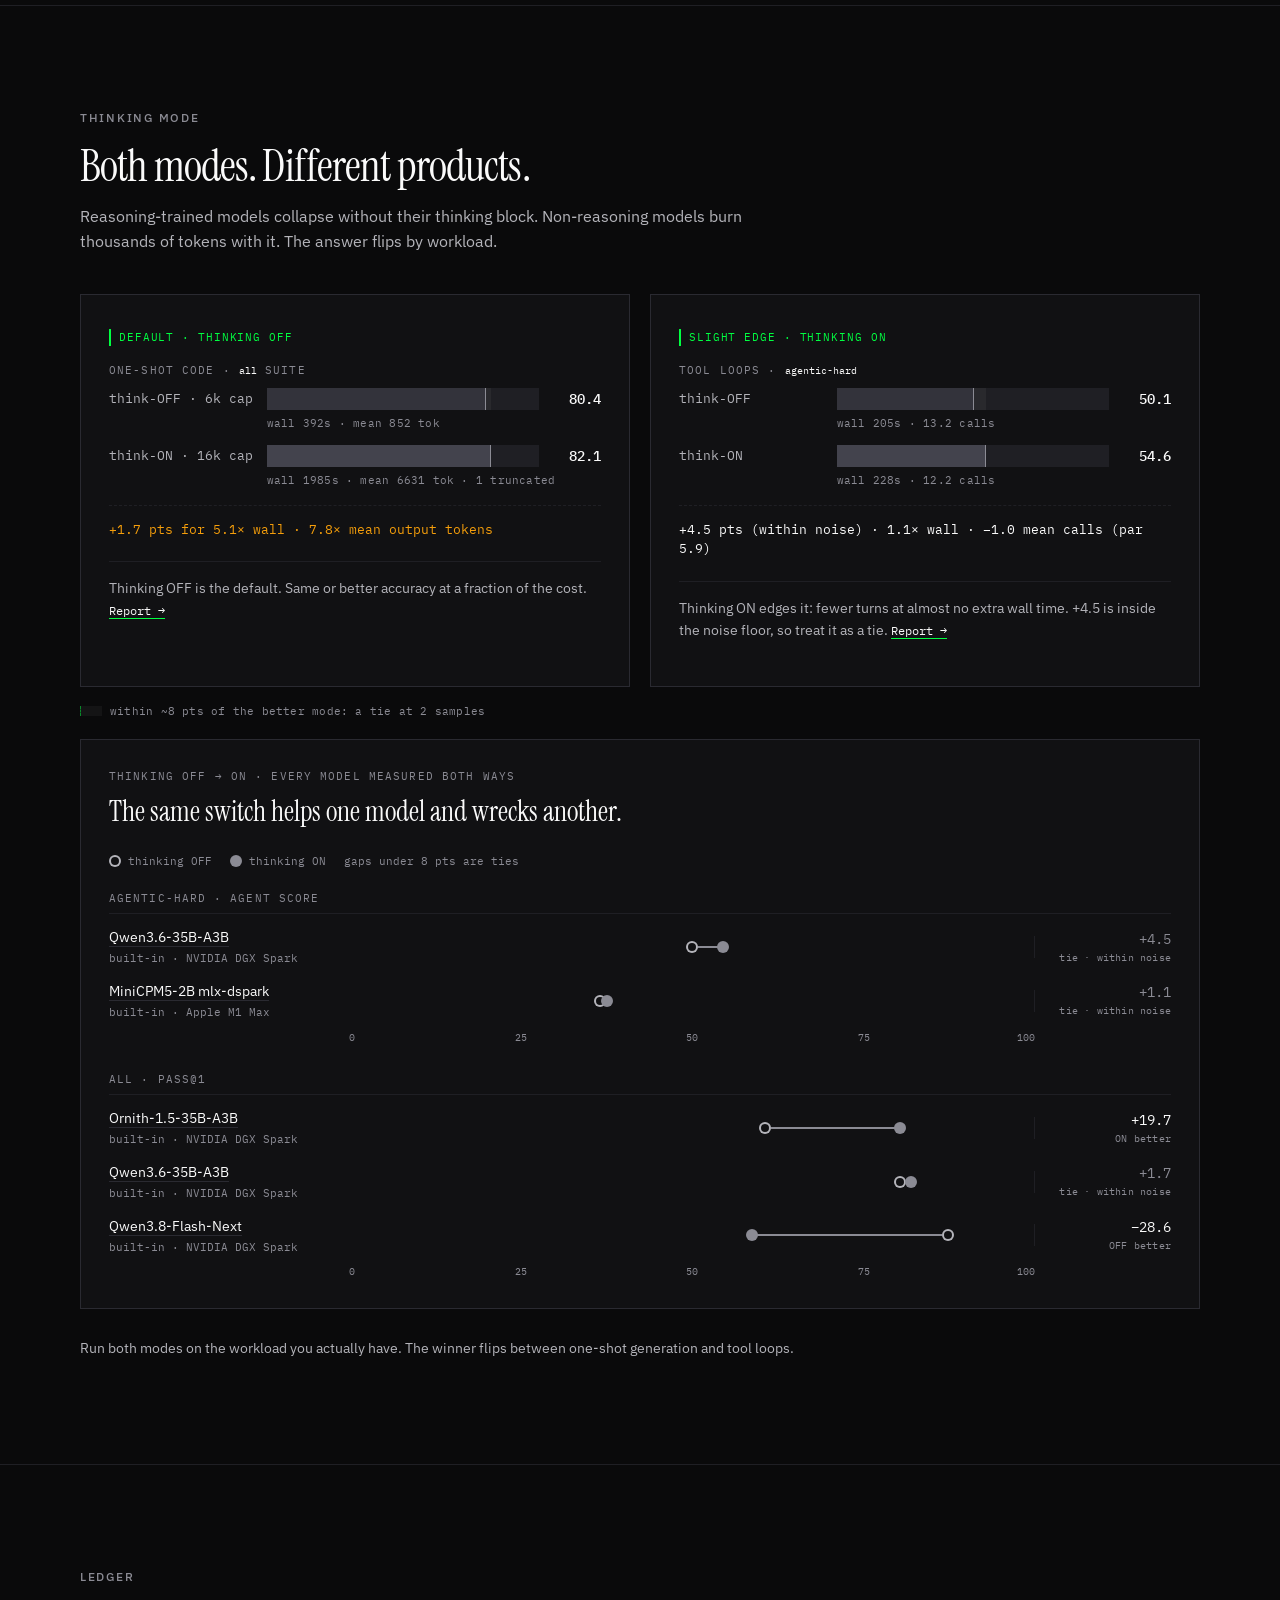
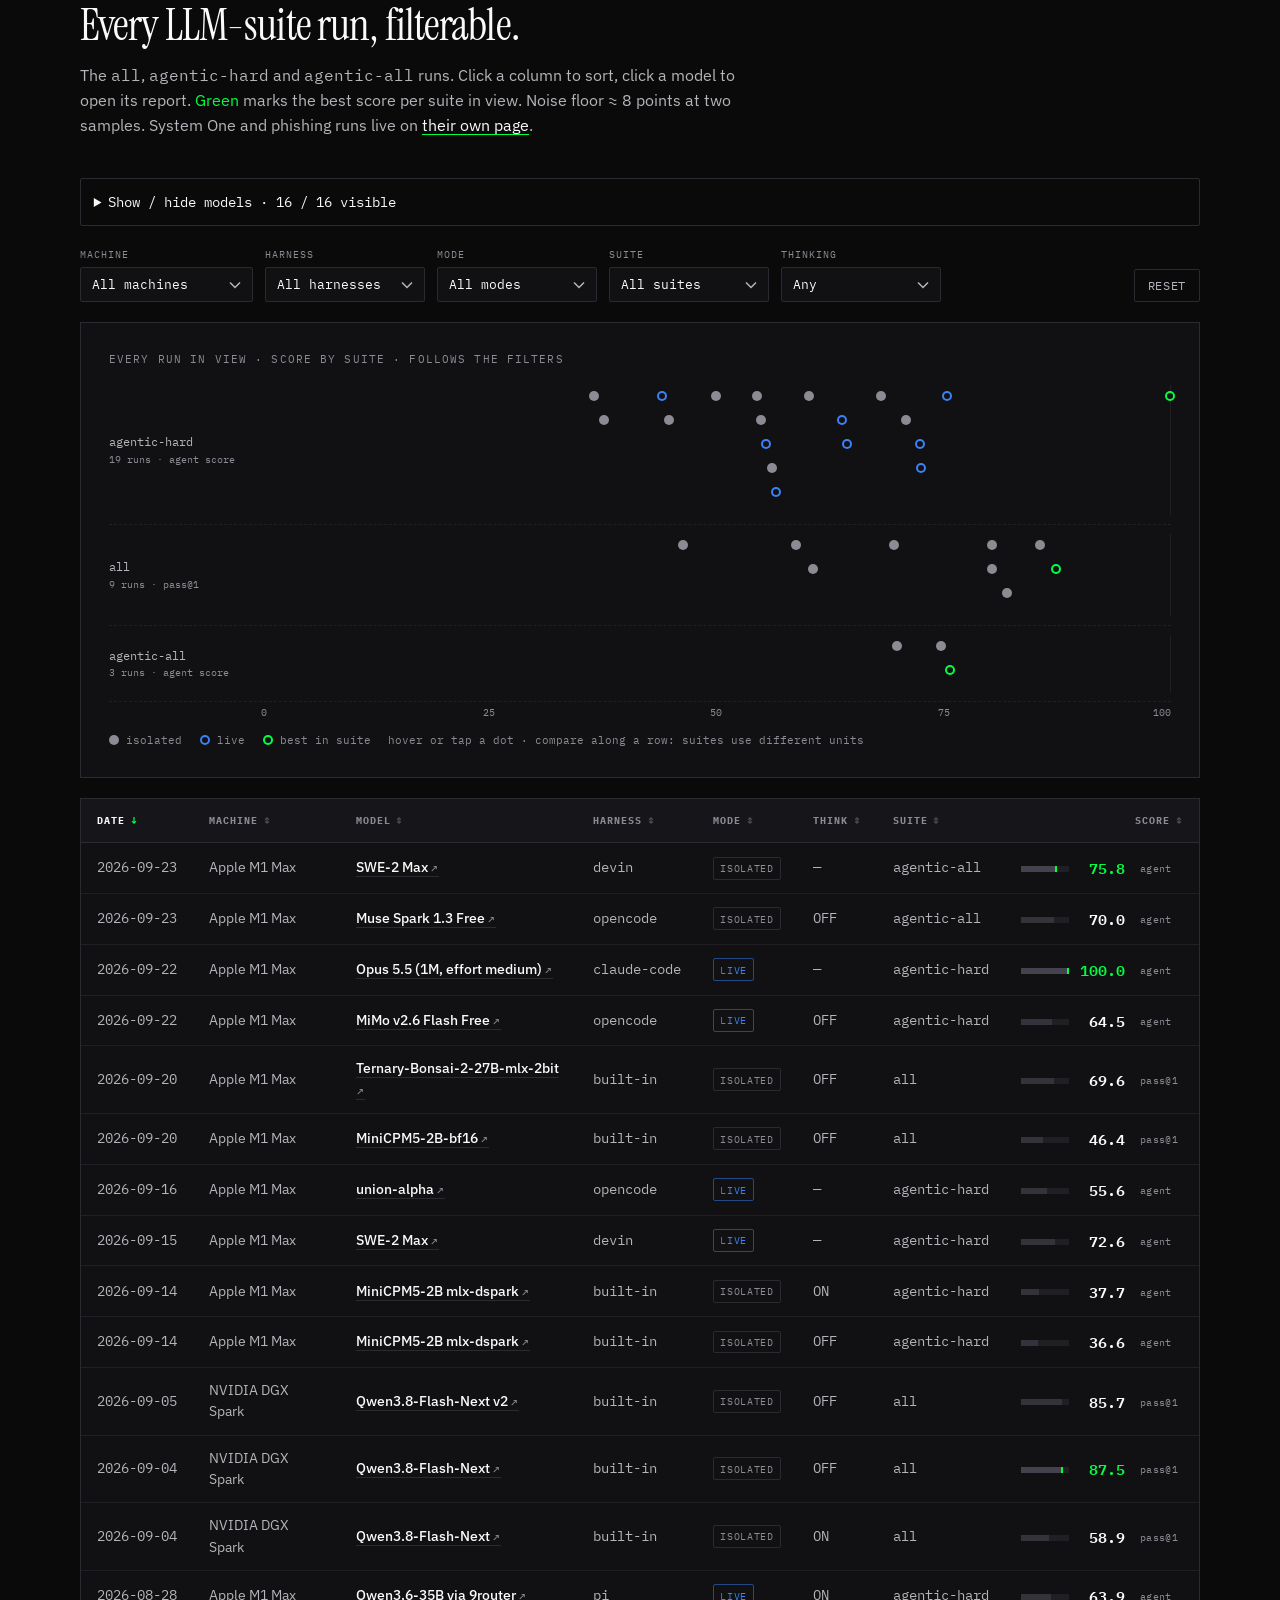
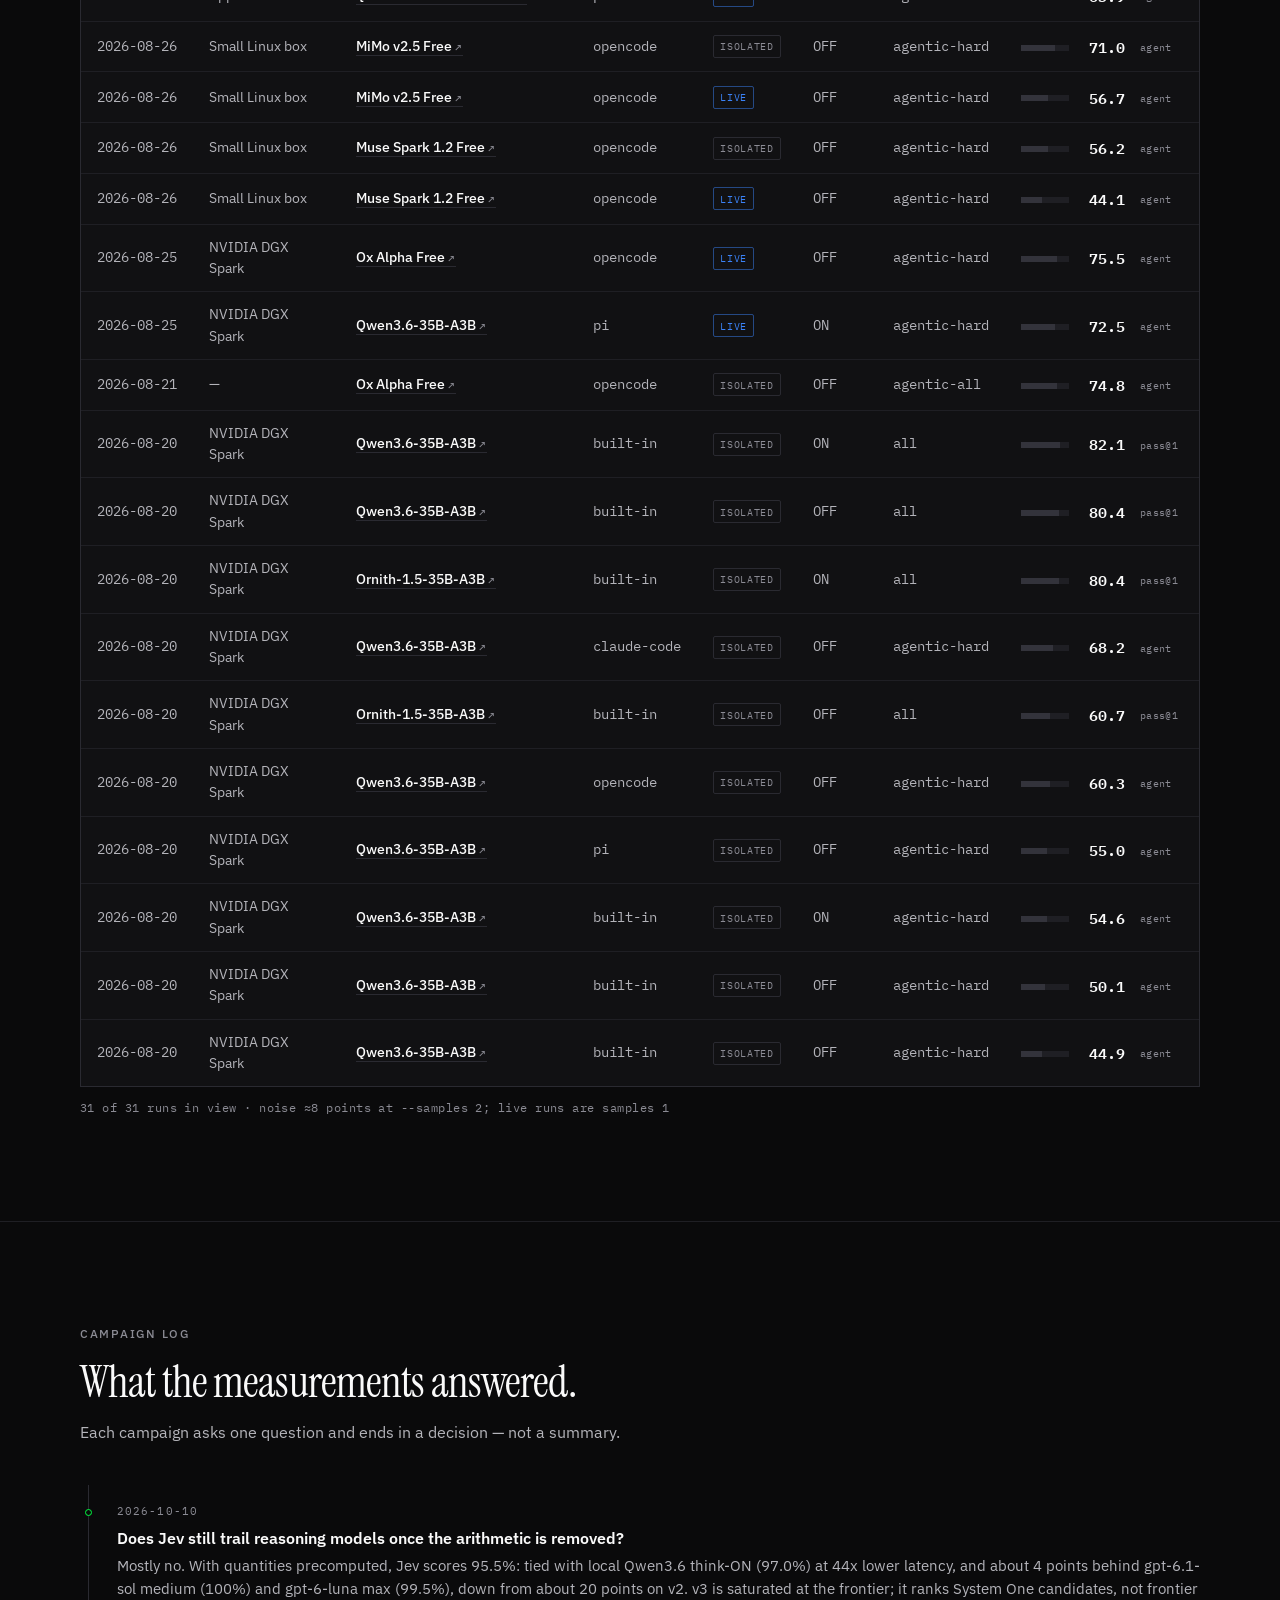
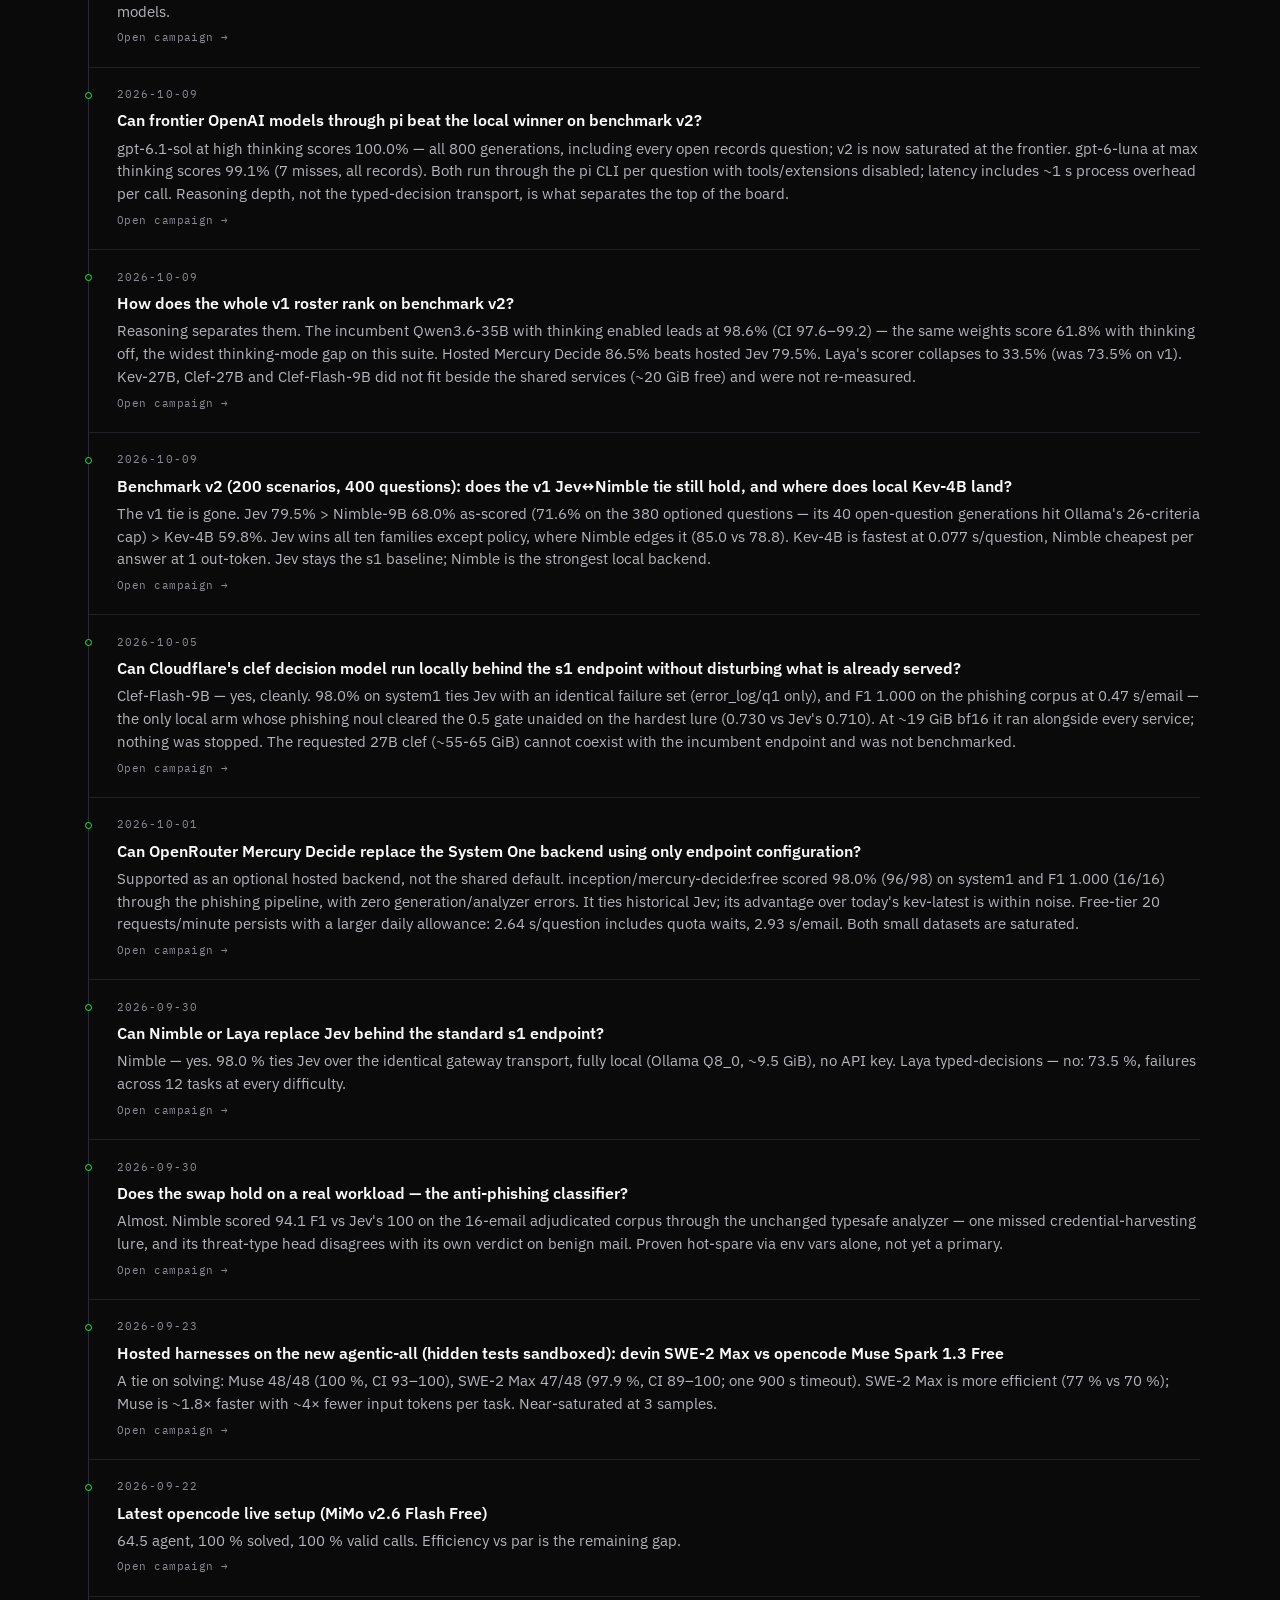
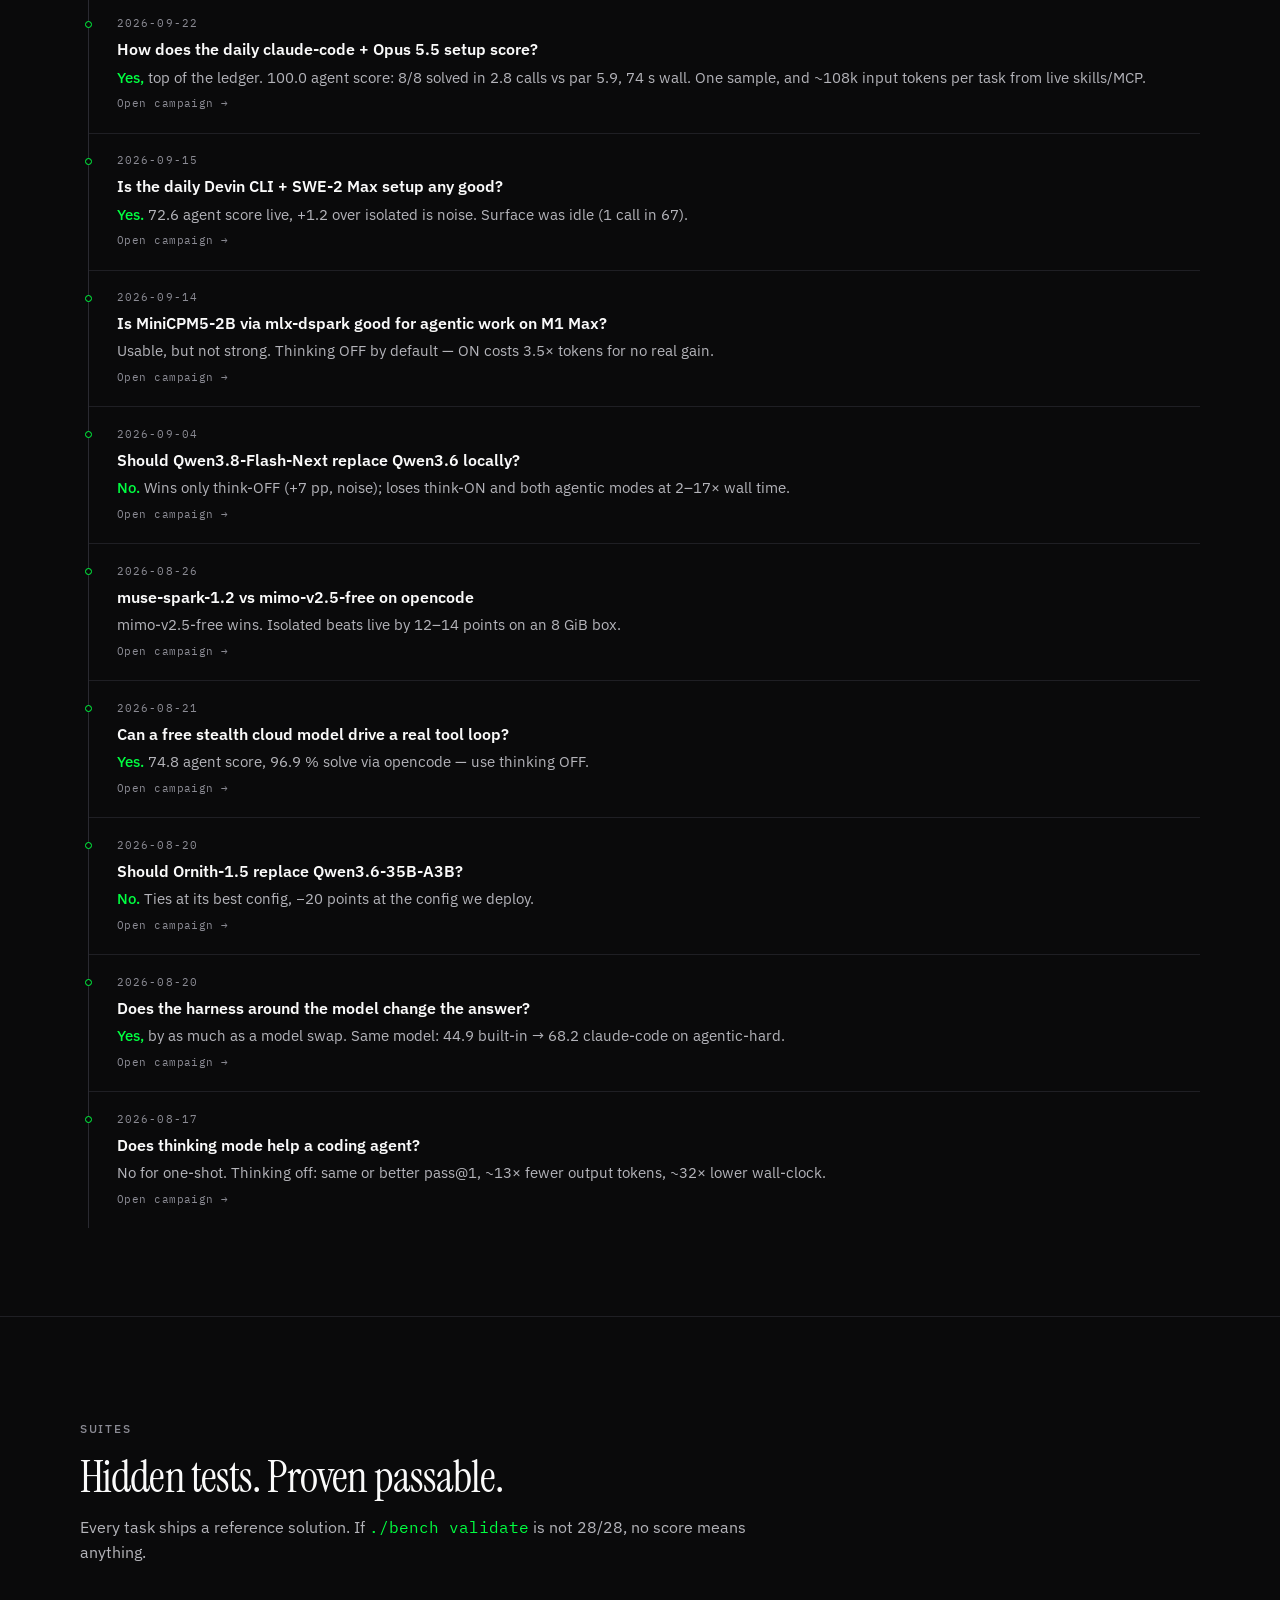
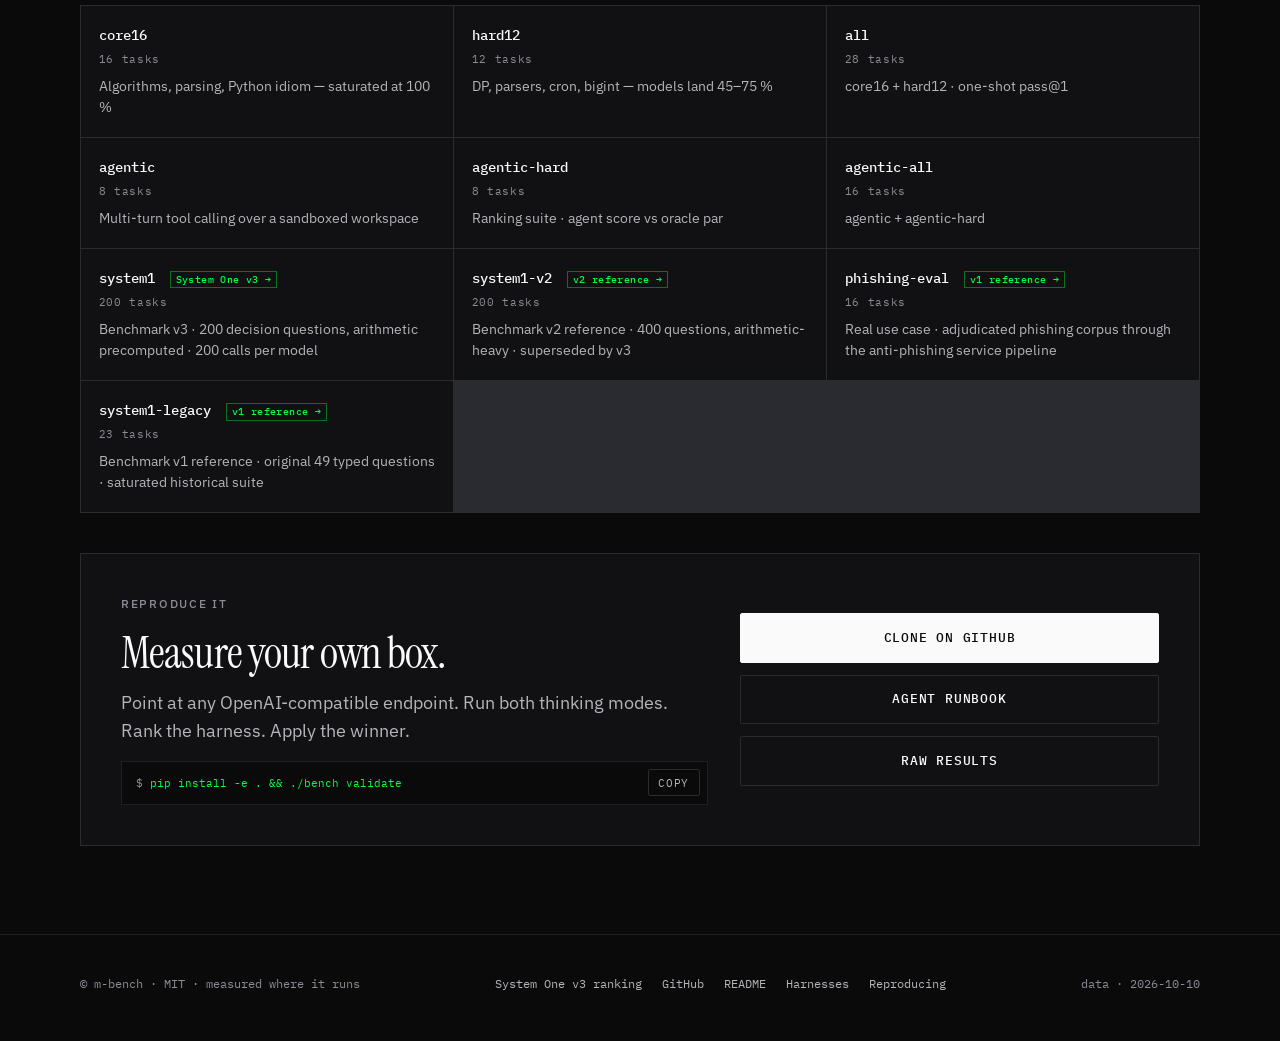
==== commit 870e0201: "feat(s1): system1 v3 — decision-native dataset, now the default v2 rewarded multi-step arithmetic: a" ====
--- a/docs/index.html
+++ b/docs/index.html
@@ -65,7 +65,7 @@
               <span><strong>16</strong> agentic tasks</span>
               <span class="volt">validate 28/28</span>
             </div>
-            <p class="crosslink">Judging typed decisions instead? <a href="system-one.html">System One benchmark v2 — 400 decision questions →</a></p>
+            <p class="crosslink">Judging typed decisions instead? <a href="system-one.html">System One benchmark v3 — 200 decision questions →</a></p>
           </div>
           <aside class="gauge reveal" aria-labelledby="gauge-label">
             <div class="gauge-label" id="gauge-label">Same weights · different agent</div>
@@ -286,7 +286,7 @@
     <div class="wrap footer-inner">
       <div>© m-bench · MIT · measured where it runs</div>
       <div class="footer-links">
-        <a href="system-one.html">System One v2 ranking</a>
+        <a href="system-one.html">System One v3 ranking</a>
         <a href="https://github.com/luongnv89/m-bench" rel="noopener">GitHub</a>
         <a href="https://github.com/luongnv89/m-bench/blob/main/README.md" rel="noopener">README</a>
         <a href="https://github.com/luongnv89/m-bench/blob/main/docs/HARNESSES.md" rel="noopener">Harnesses</a>
--- a/docs/assets/site.css
+++ b/docs/assets/site.css
@@ -1,7 +1,7 @@
 /* ==========================================================================
    m-bench — shared design system for the landing pages.
    index.html       LLM setups (harness · model · thinking)
-   system-one.html  System One benchmark v2
+   system-one.html  System One benchmark v3 · system-one-v2.html  v2 reference
    system-one-v1.html  System One v1 reference
 
    One palette: near-black canvas, white ink, a single bright-green accent
@@ -597,6 +597,18 @@
 .model-picker :focus-visible { outline: 2px solid var(--volt); outline-offset: 3px; }
 
 .table-wrap { overflow-x: auto; border: 1px solid var(--line-strong); background: var(--surface); }
+/* v3 family × model accuracy grid: always scrolls sideways on narrow screens */
+.family-wrap { overflow-x: auto; border: 1px solid var(--line-strong); background: var(--surface); margin-top: 1.25rem; }
+table.family-scores { width: 100%; border-collapse: collapse; font-size: 0.84rem; min-width: 560px; }
+table.family-scores th, table.family-scores td { padding: 0.6rem 0.85rem; border-bottom: 1px solid var(--line); text-align: left; }
+table.family-scores thead th {
+  font-family: var(--font-mono); font-size: 0.62rem; letter-spacing: 0.08em; text-transform: uppercase;
+  color: var(--ink-dim); background: var(--surface-2); border-bottom: 1px solid var(--line-strong); vertical-align: bottom;
+}
+table.family-scores tbody th { color: var(--ink); font-weight: 500; white-space: nowrap; }
+table.family-scores .num { text-align: right; font-family: var(--font-mono); font-variant-numeric: tabular-nums; color: var(--ink-muted); }
+table.family-scores td.best { color: var(--volt); font-weight: 600; }
+table.family-scores tr:last-child th, table.family-scores tr:last-child td { border-bottom: none; }
 table.results { width: 100%; border-collapse: collapse; font-size: 0.86rem; min-width: 720px; }
 table.results th {
   font-family: var(--font-mono); font-size: 0.65rem; letter-spacing: 0.1em;
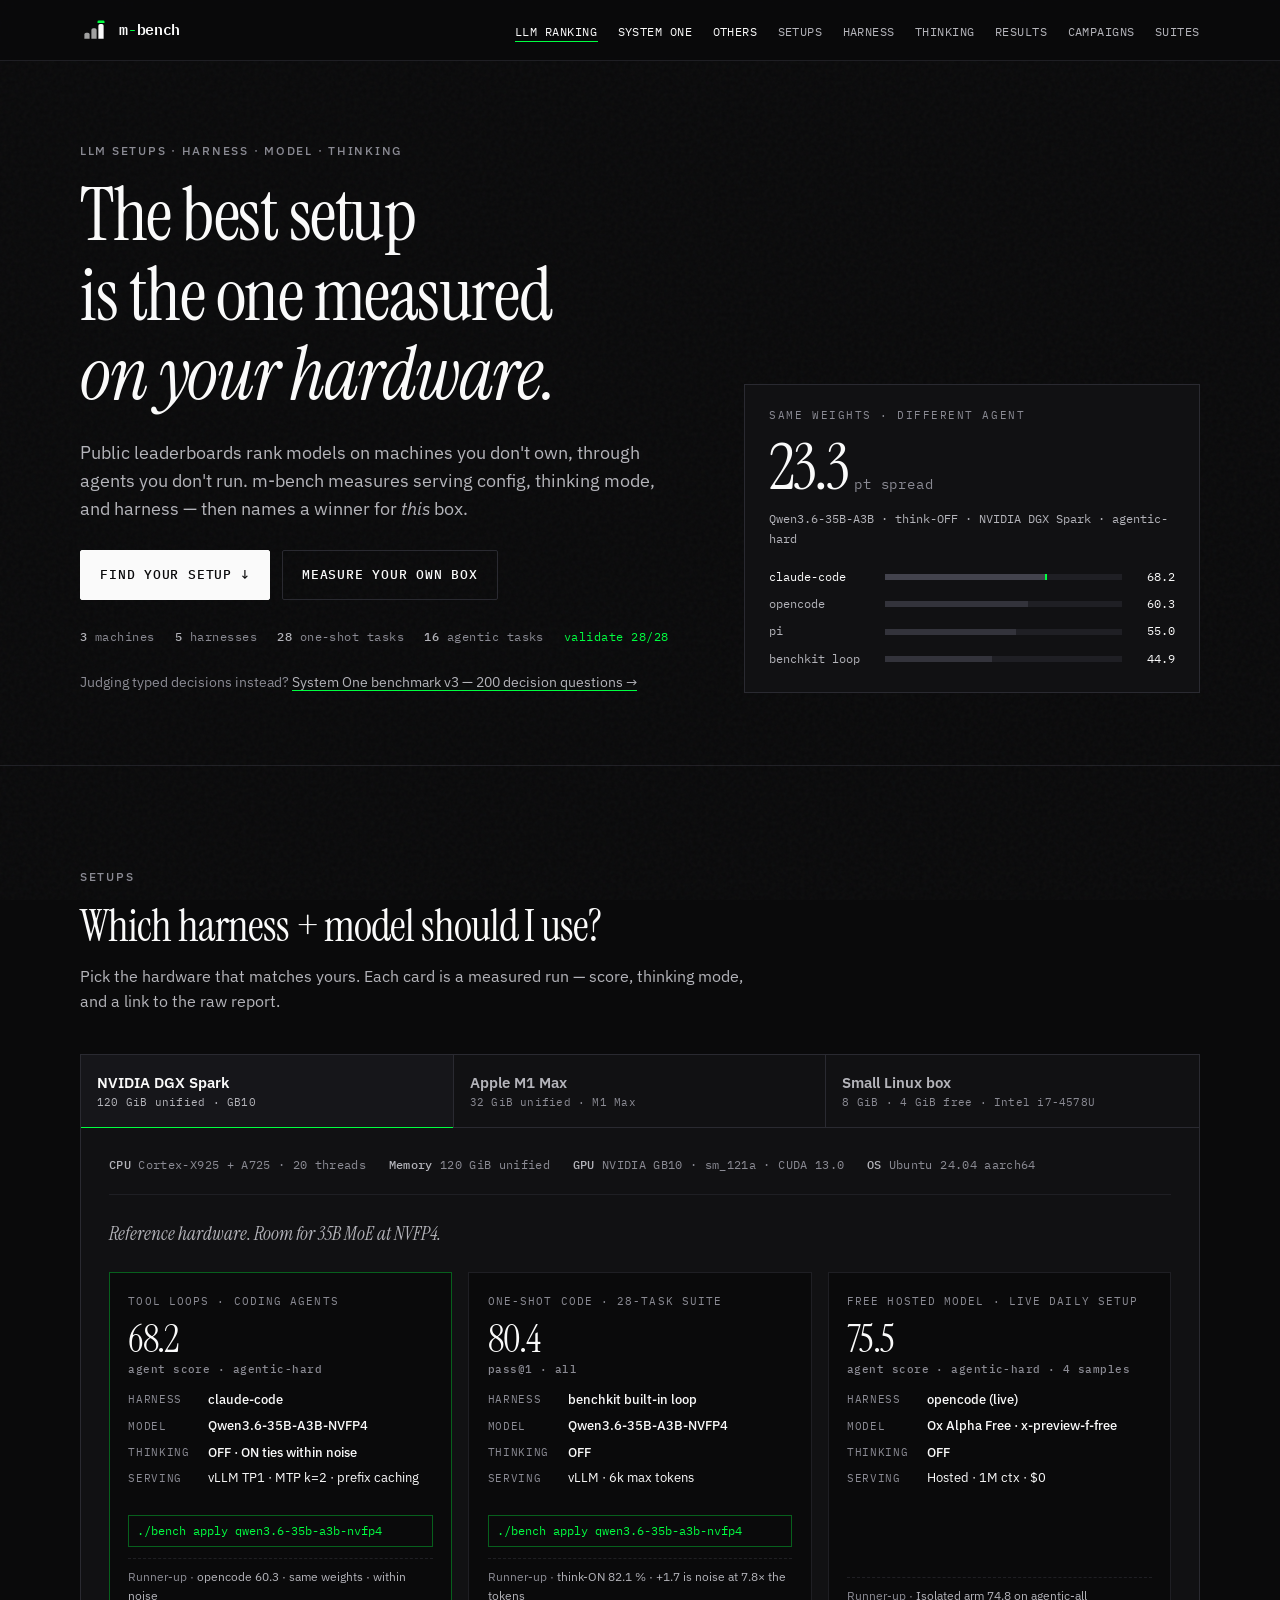
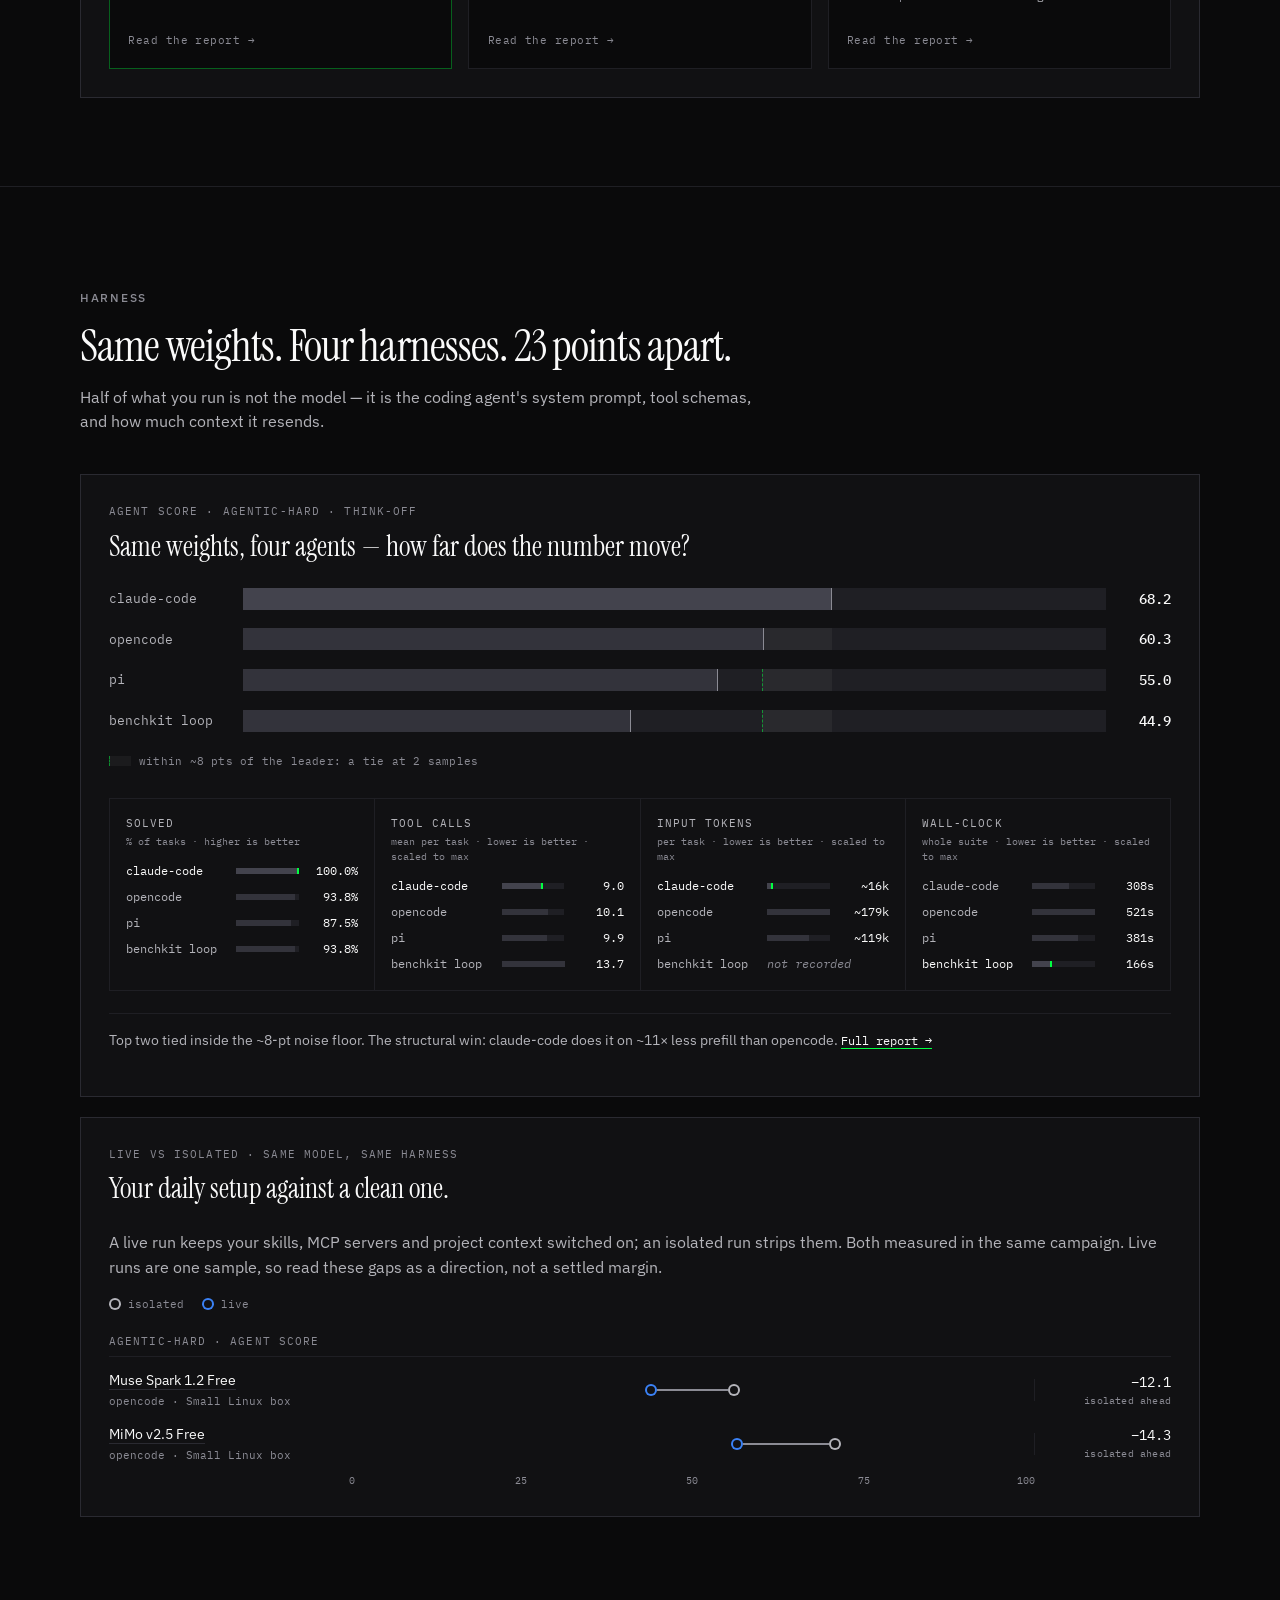
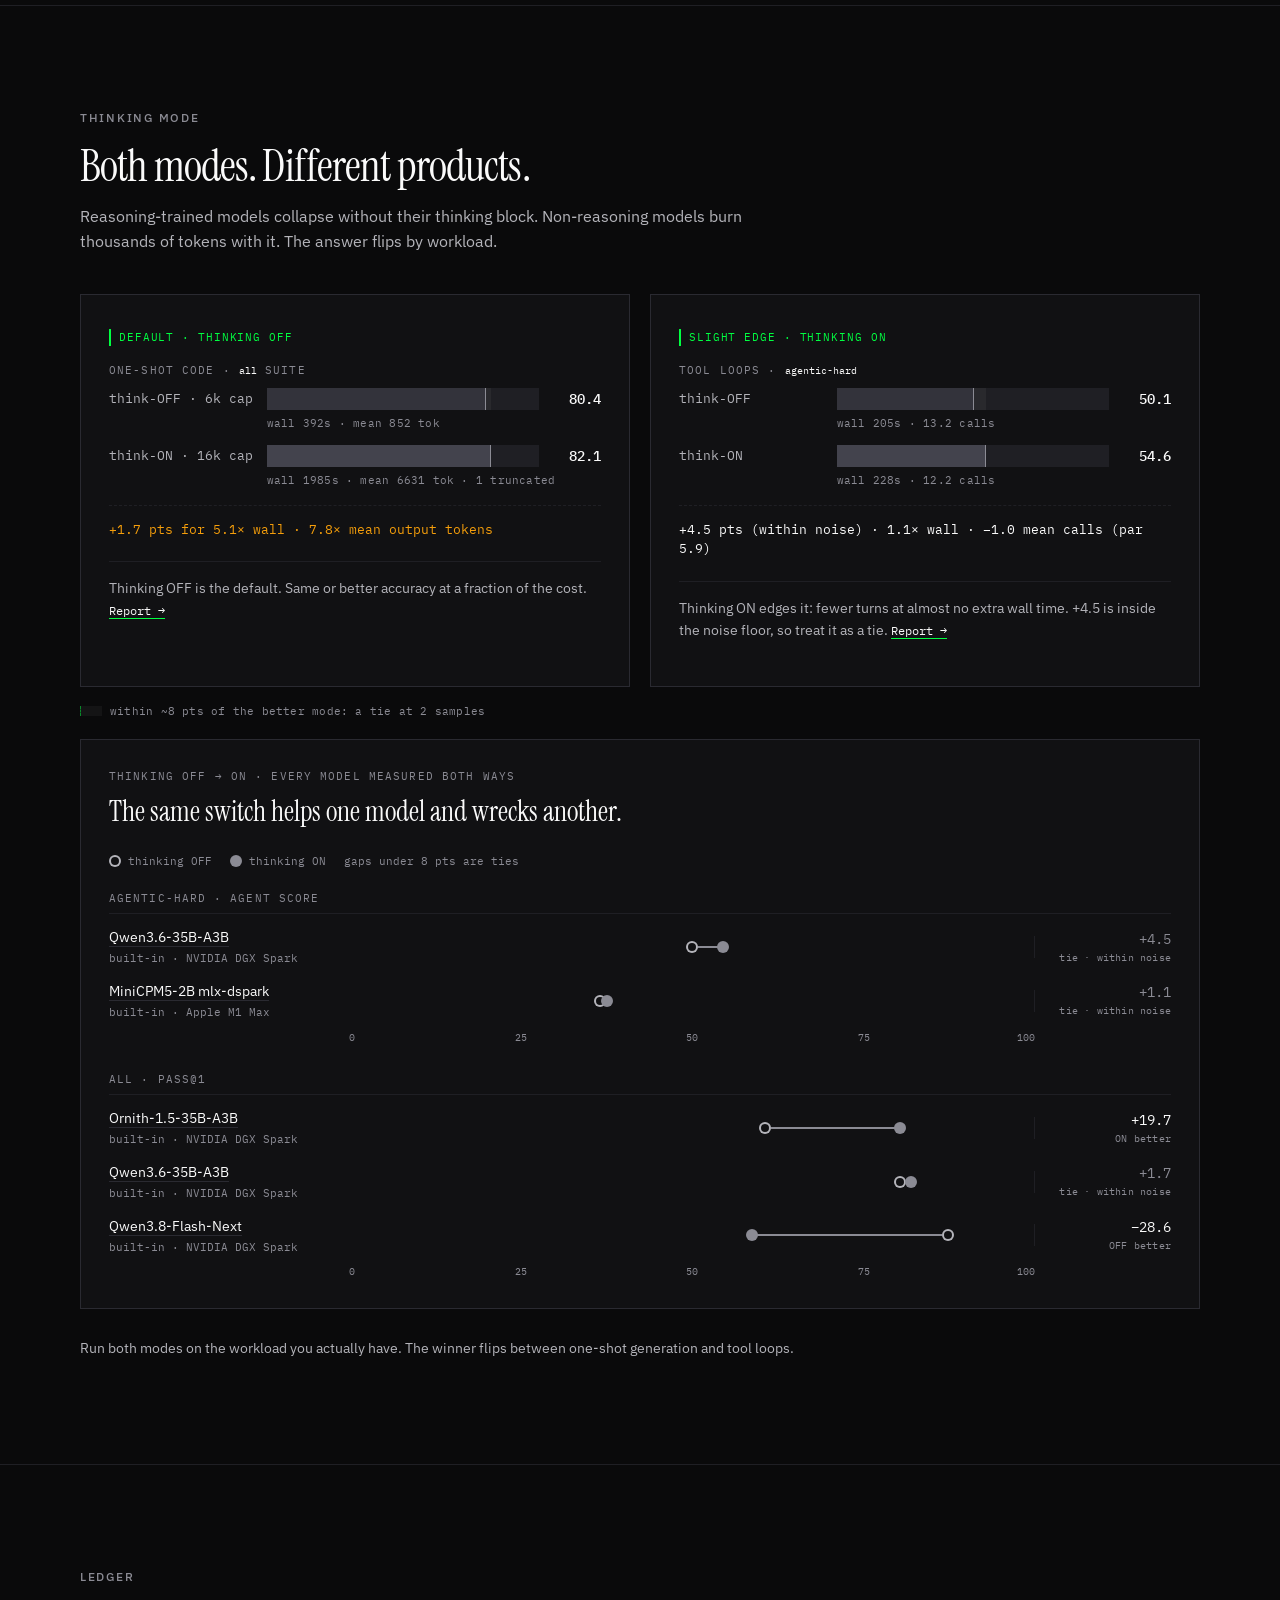
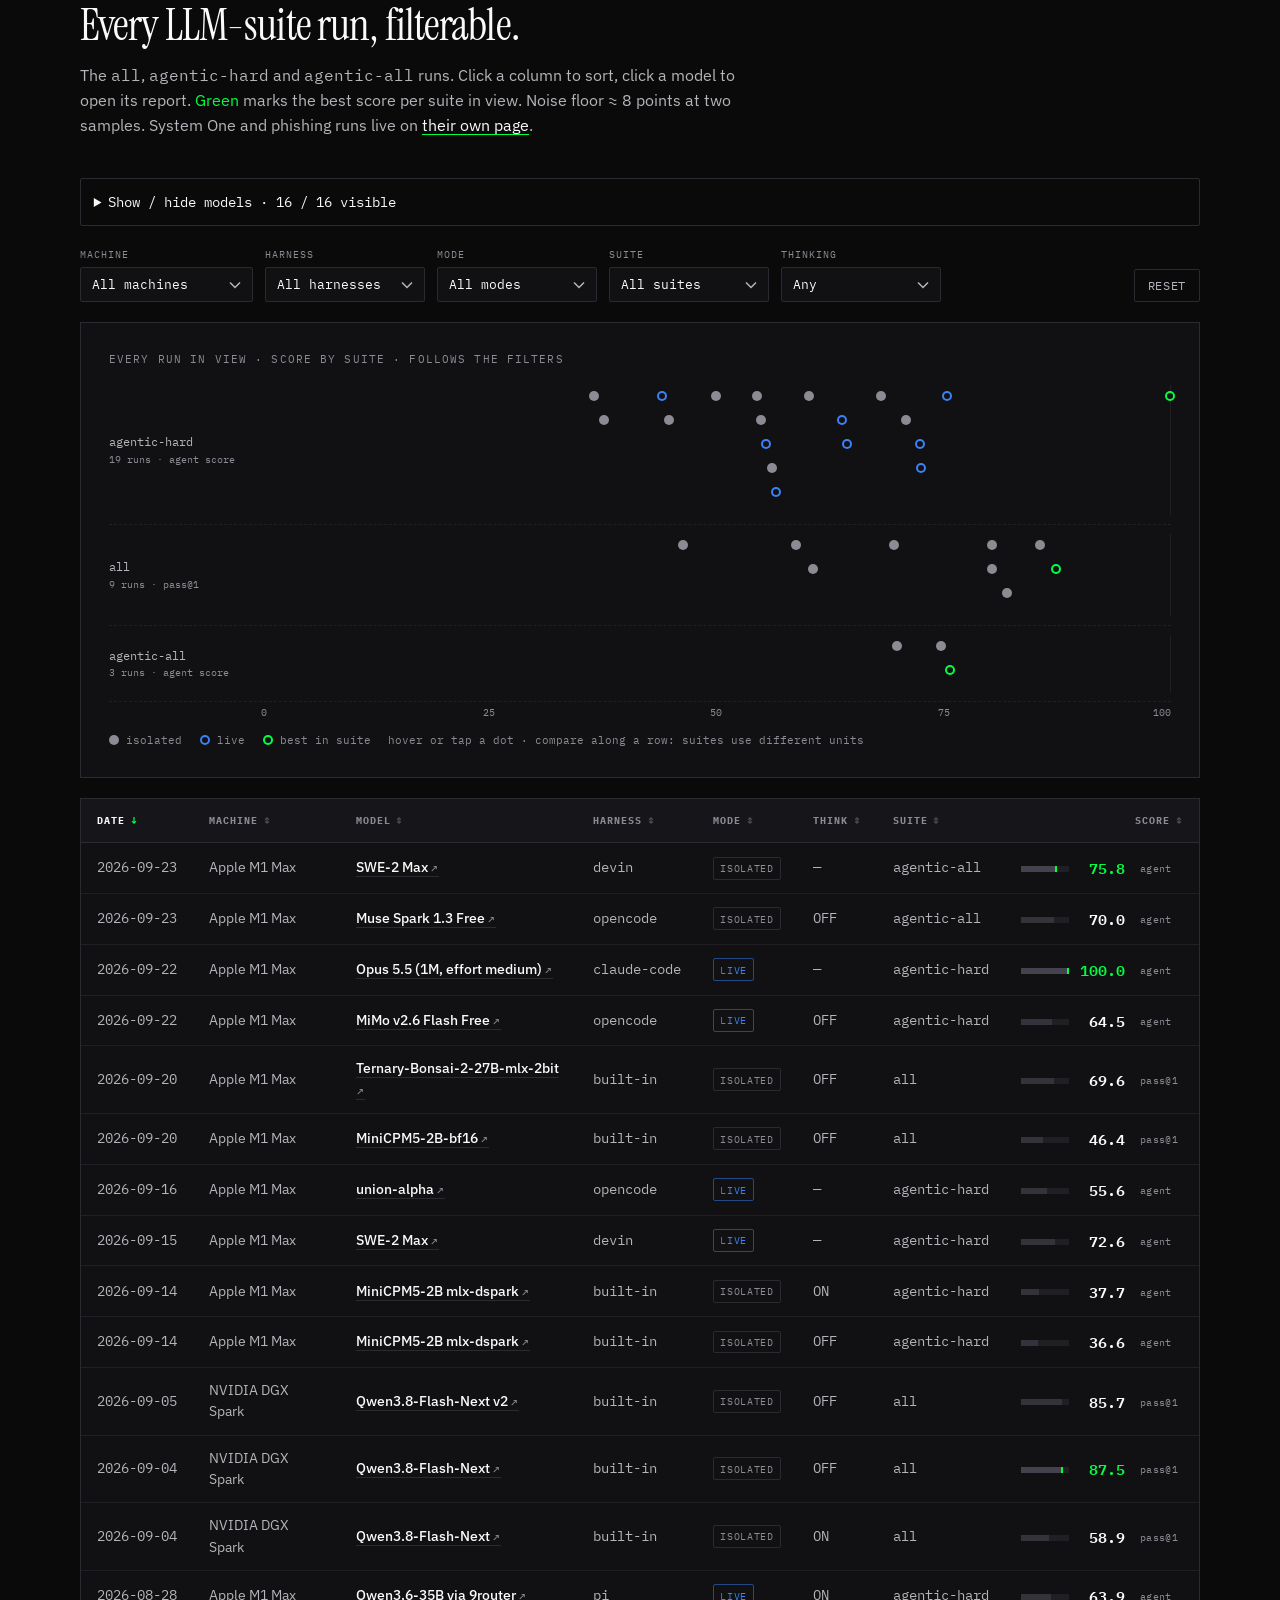
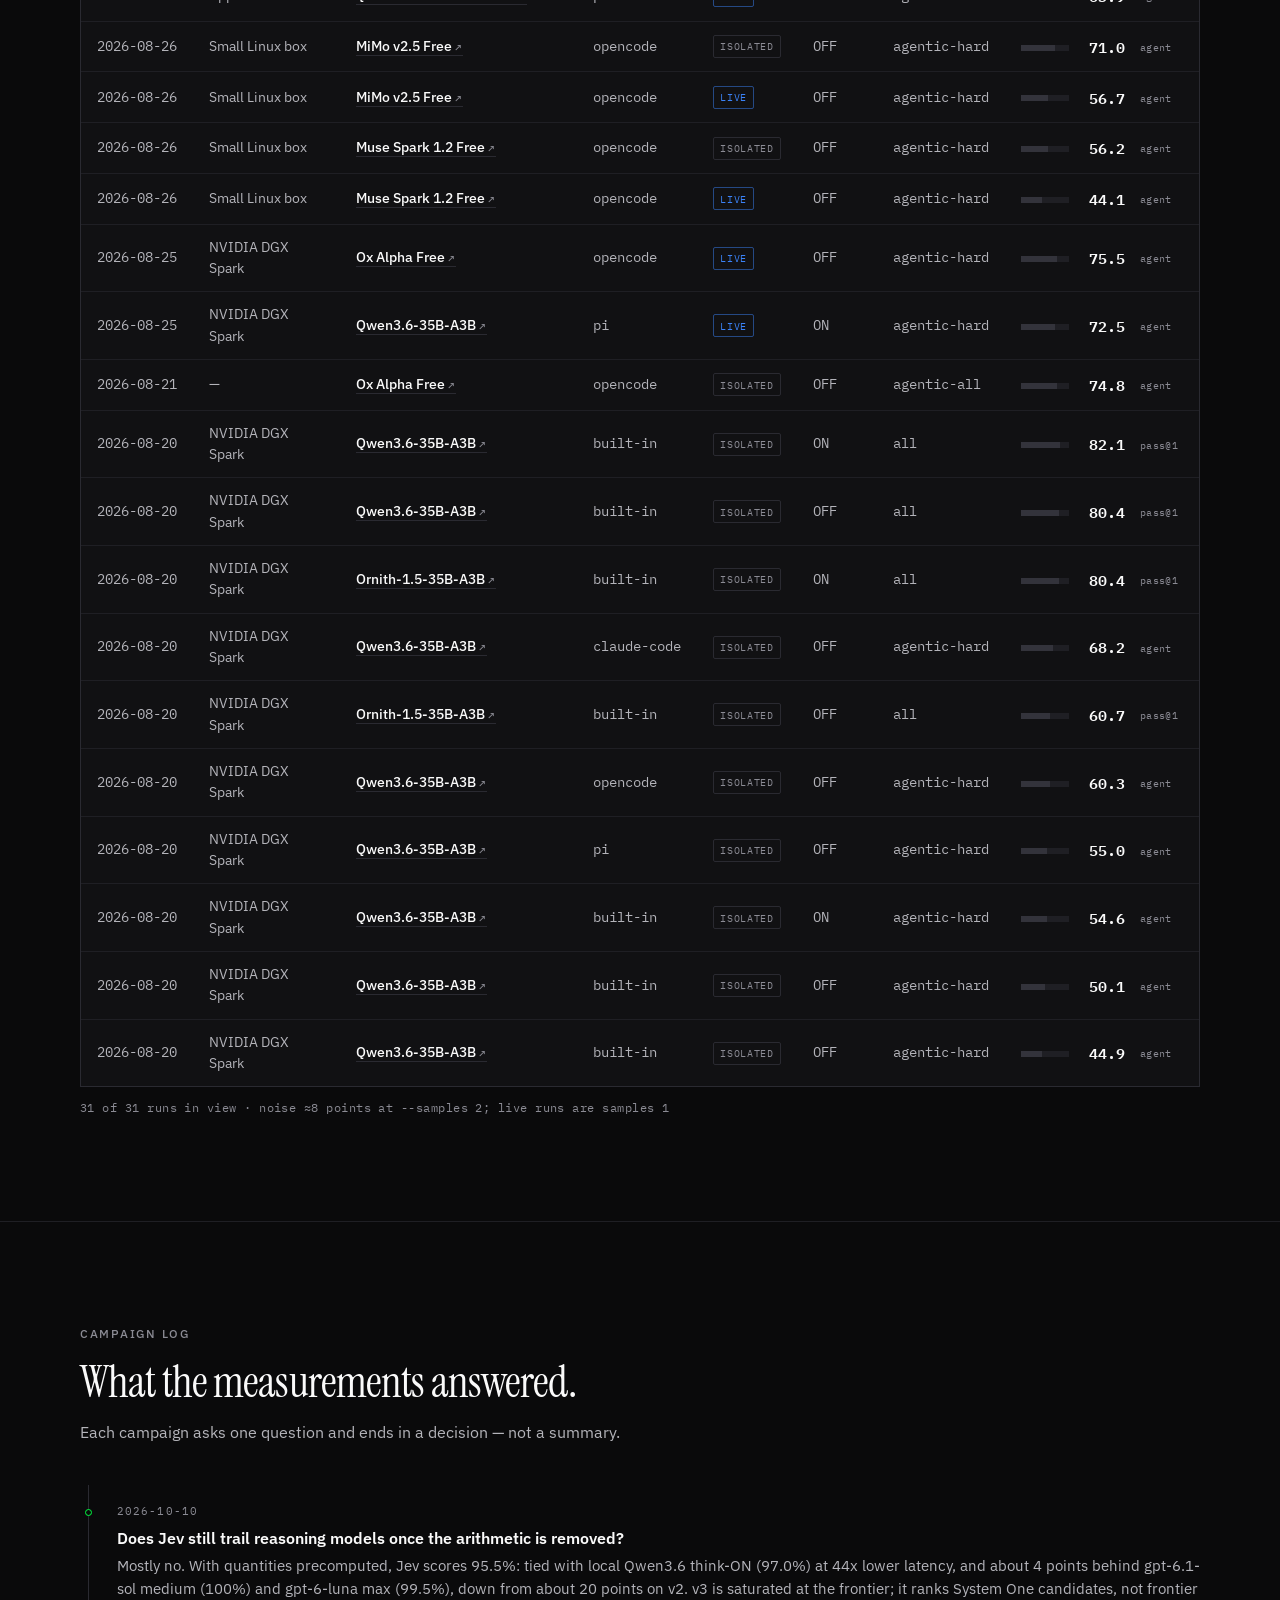
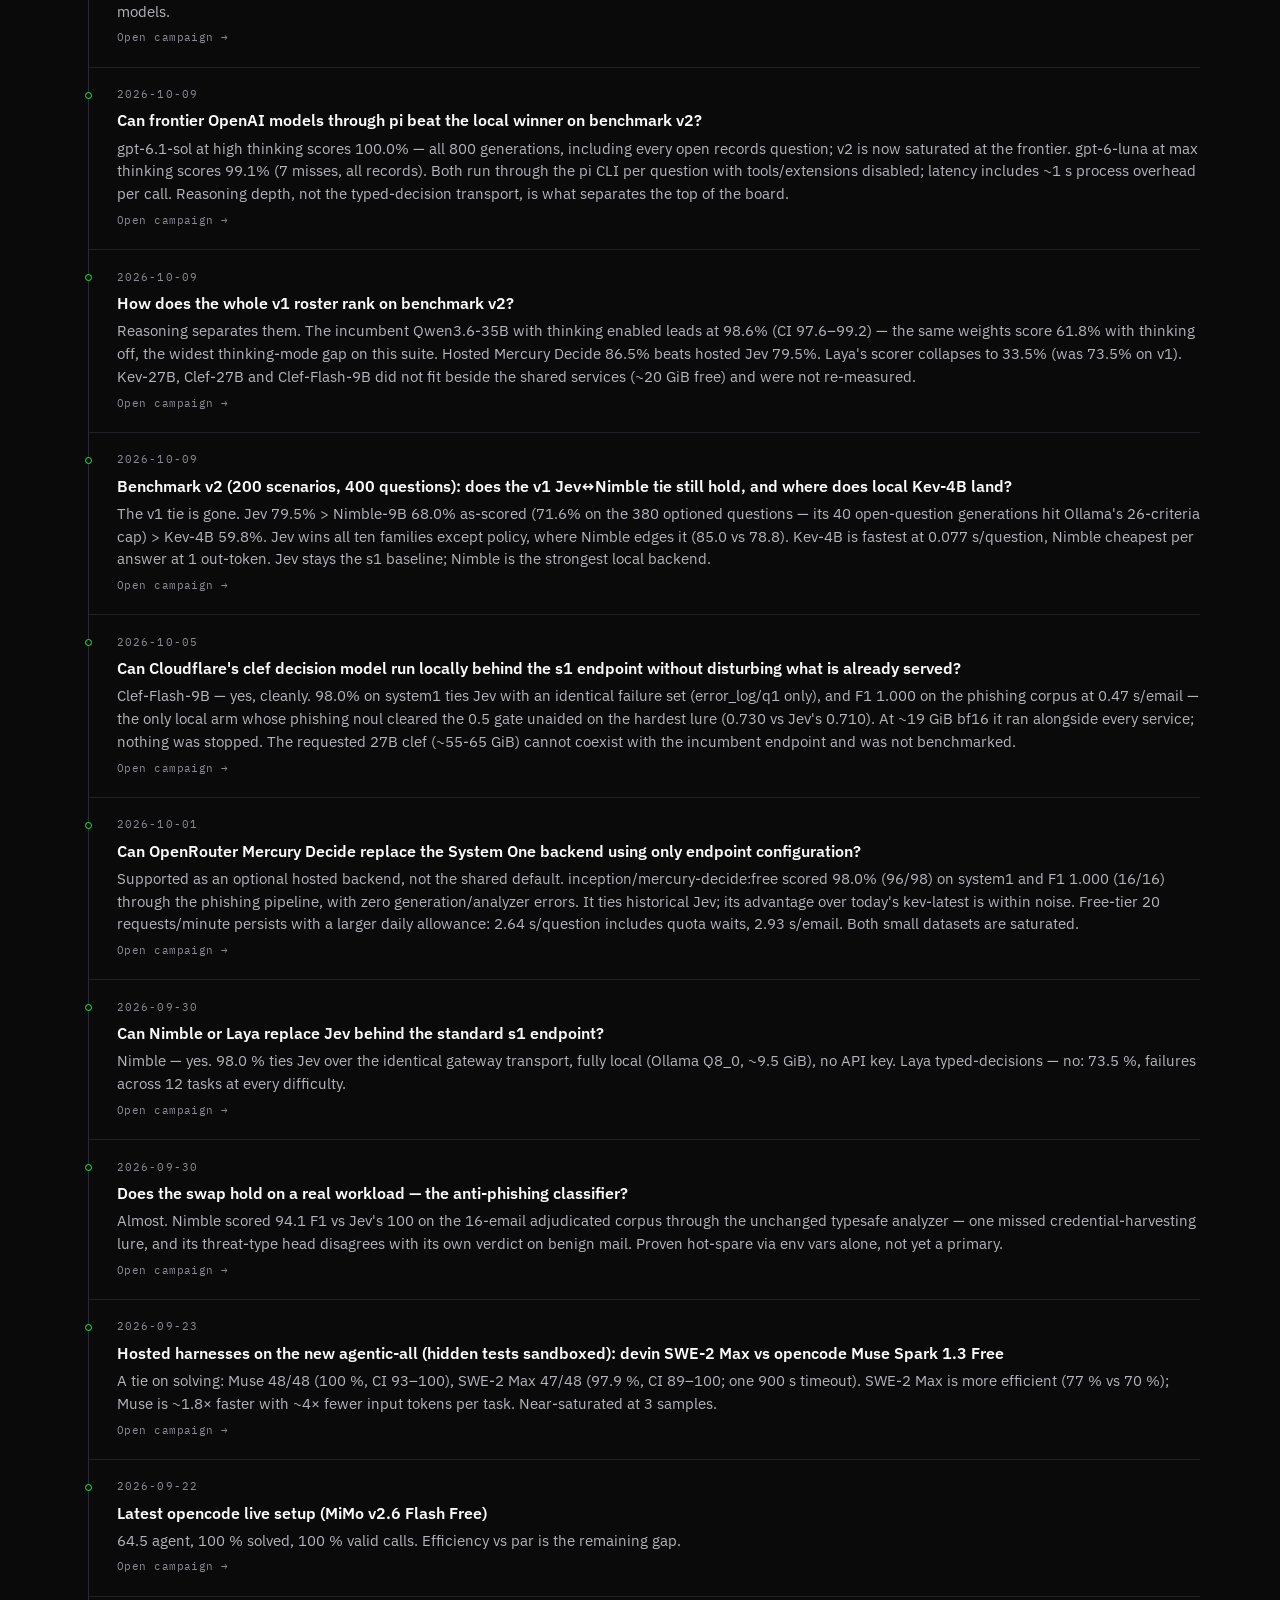
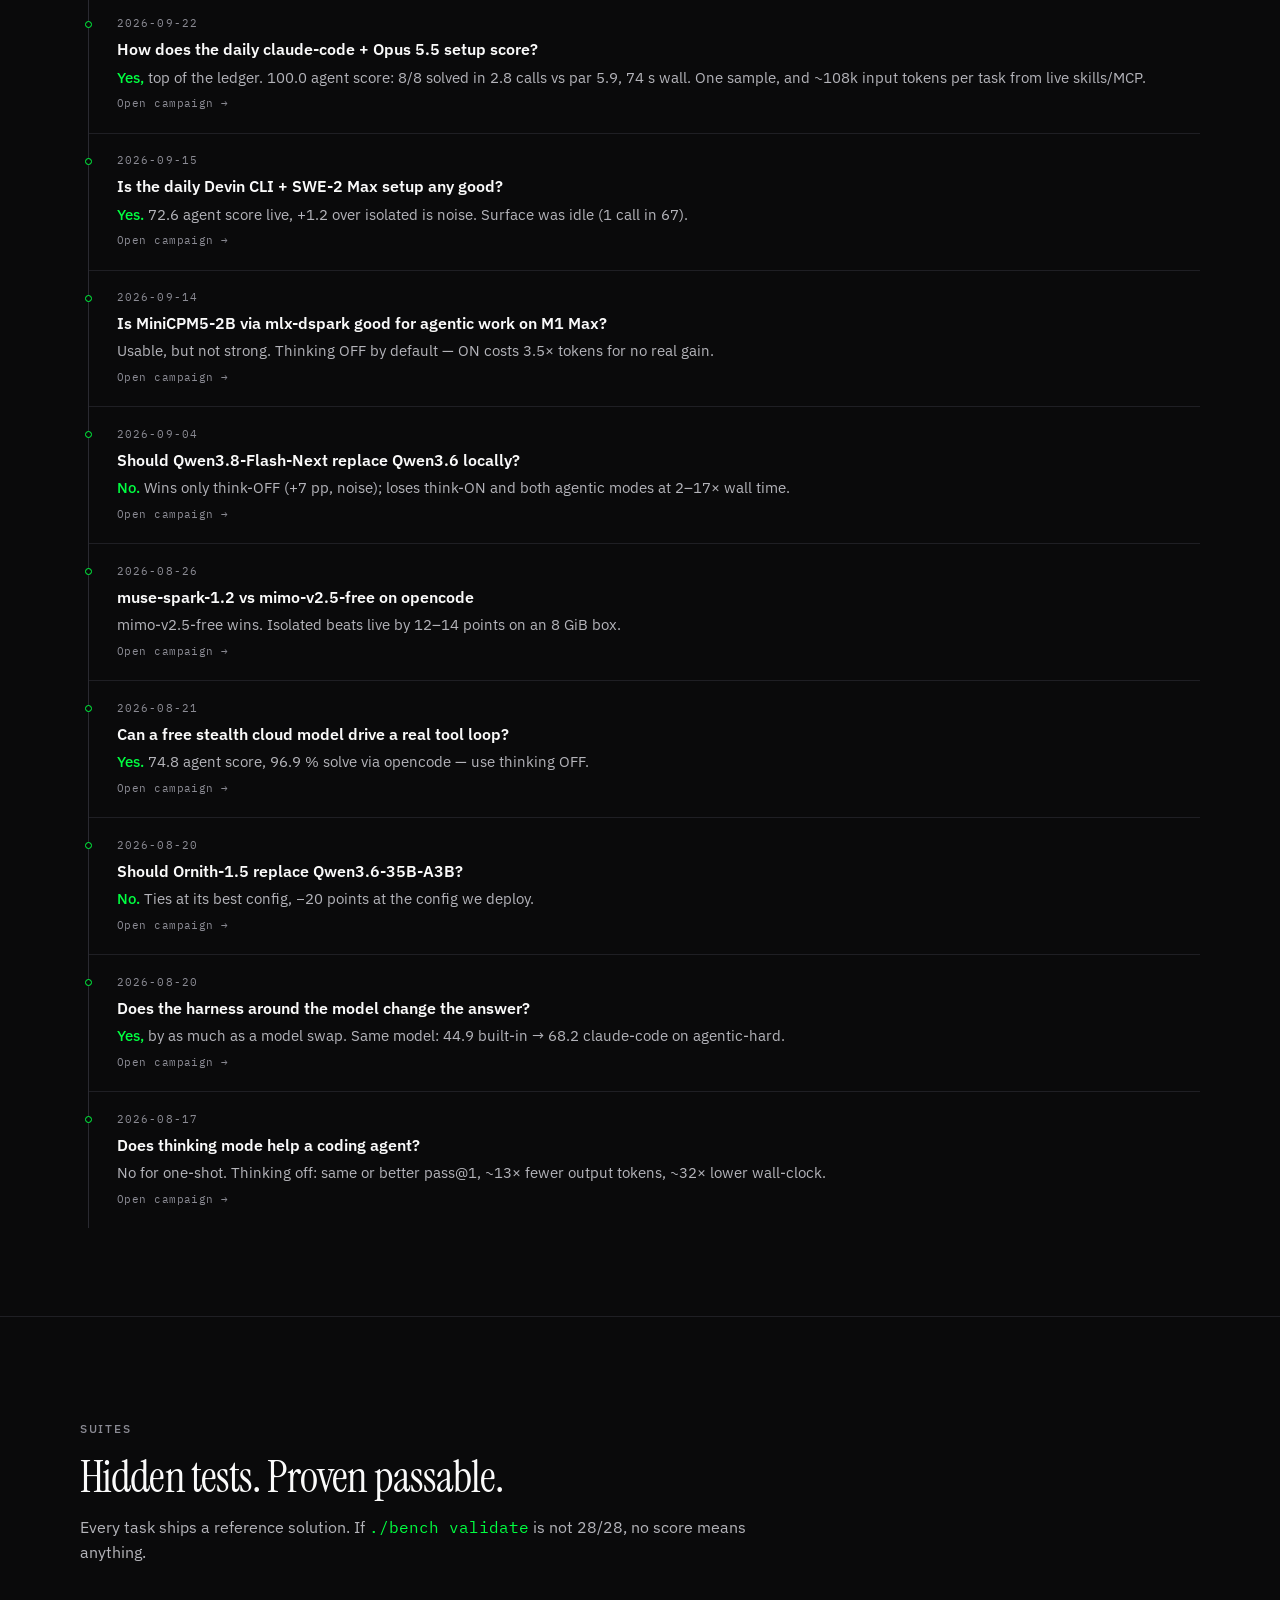
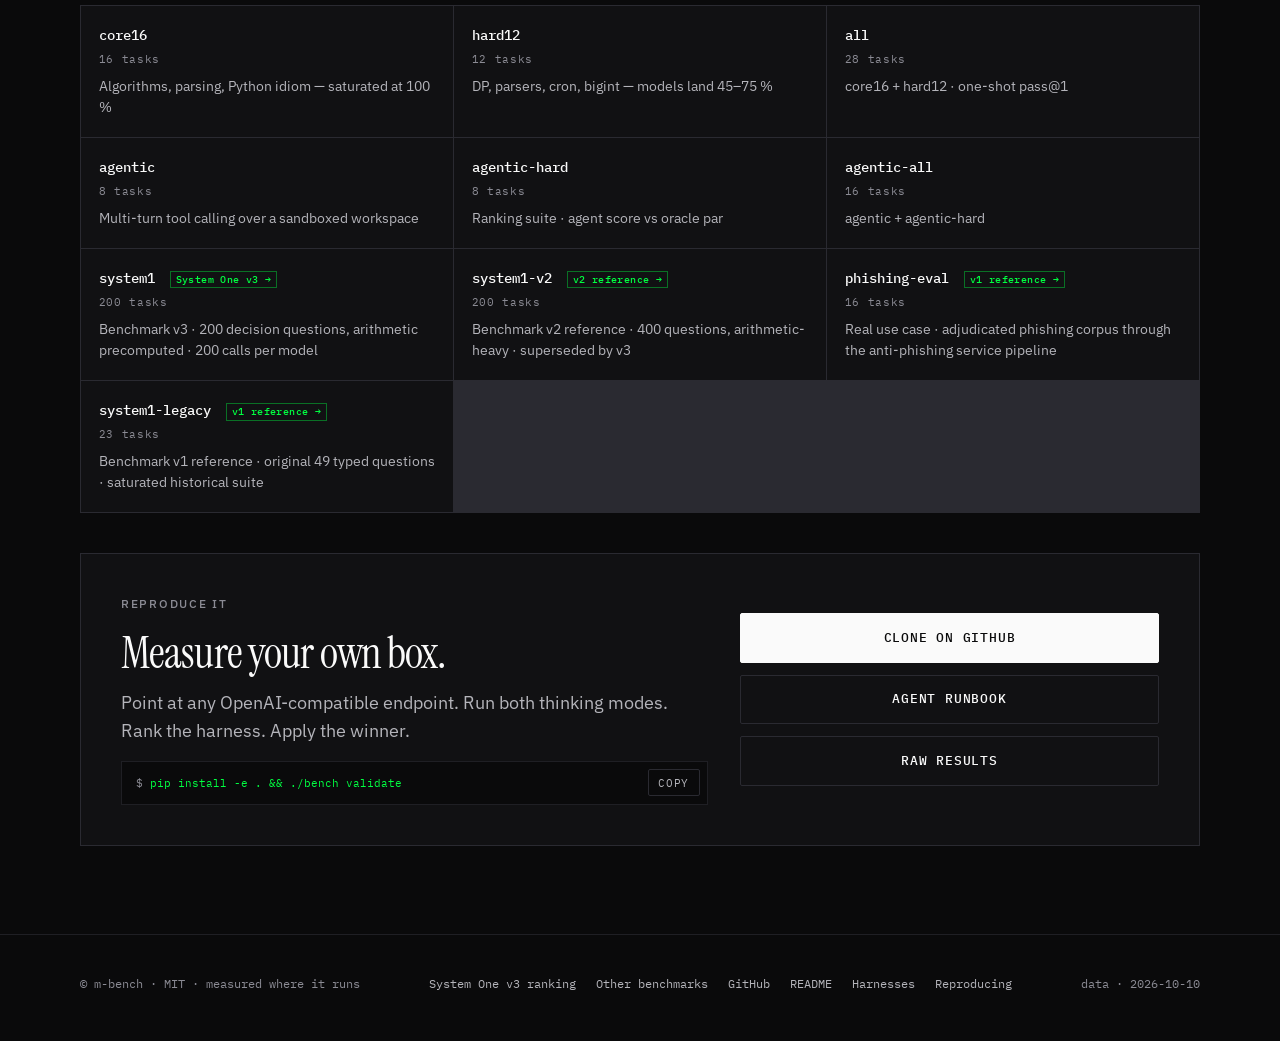
==== commit fdd93b79: "feat(docs): add Others page with grep vs ripgrep vs ugrep benchmark New docs/others.html for non-LLM" ====
--- a/docs/index.html
+++ b/docs/index.html
@@ -29,6 +29,7 @@
       <ul class="nav-links" id="nav-menu">
         <li><a class="nav-page" href="index.html" aria-current="page">LLM ranking</a></li>
         <li><a class="nav-page" href="system-one.html">System One</a></li>
+        <li><a class="nav-page" href="others.html">Others</a></li>
         <li><a href="#recommend">Setups</a></li>
         <li><a href="#harness">Harness</a></li>
         <li><a href="#thinking">Thinking</a></li>
@@ -287,6 +288,7 @@
       <div>© m-bench · MIT · measured where it runs</div>
       <div class="footer-links">
         <a href="system-one.html">System One v3 ranking</a>
+        <a href="others.html">Other benchmarks</a>
         <a href="https://github.com/luongnv89/m-bench" rel="noopener">GitHub</a>
         <a href="https://github.com/luongnv89/m-bench/blob/main/README.md" rel="noopener">README</a>
         <a href="https://github.com/luongnv89/m-bench/blob/main/docs/HARNESSES.md" rel="noopener">Harnesses</a>
